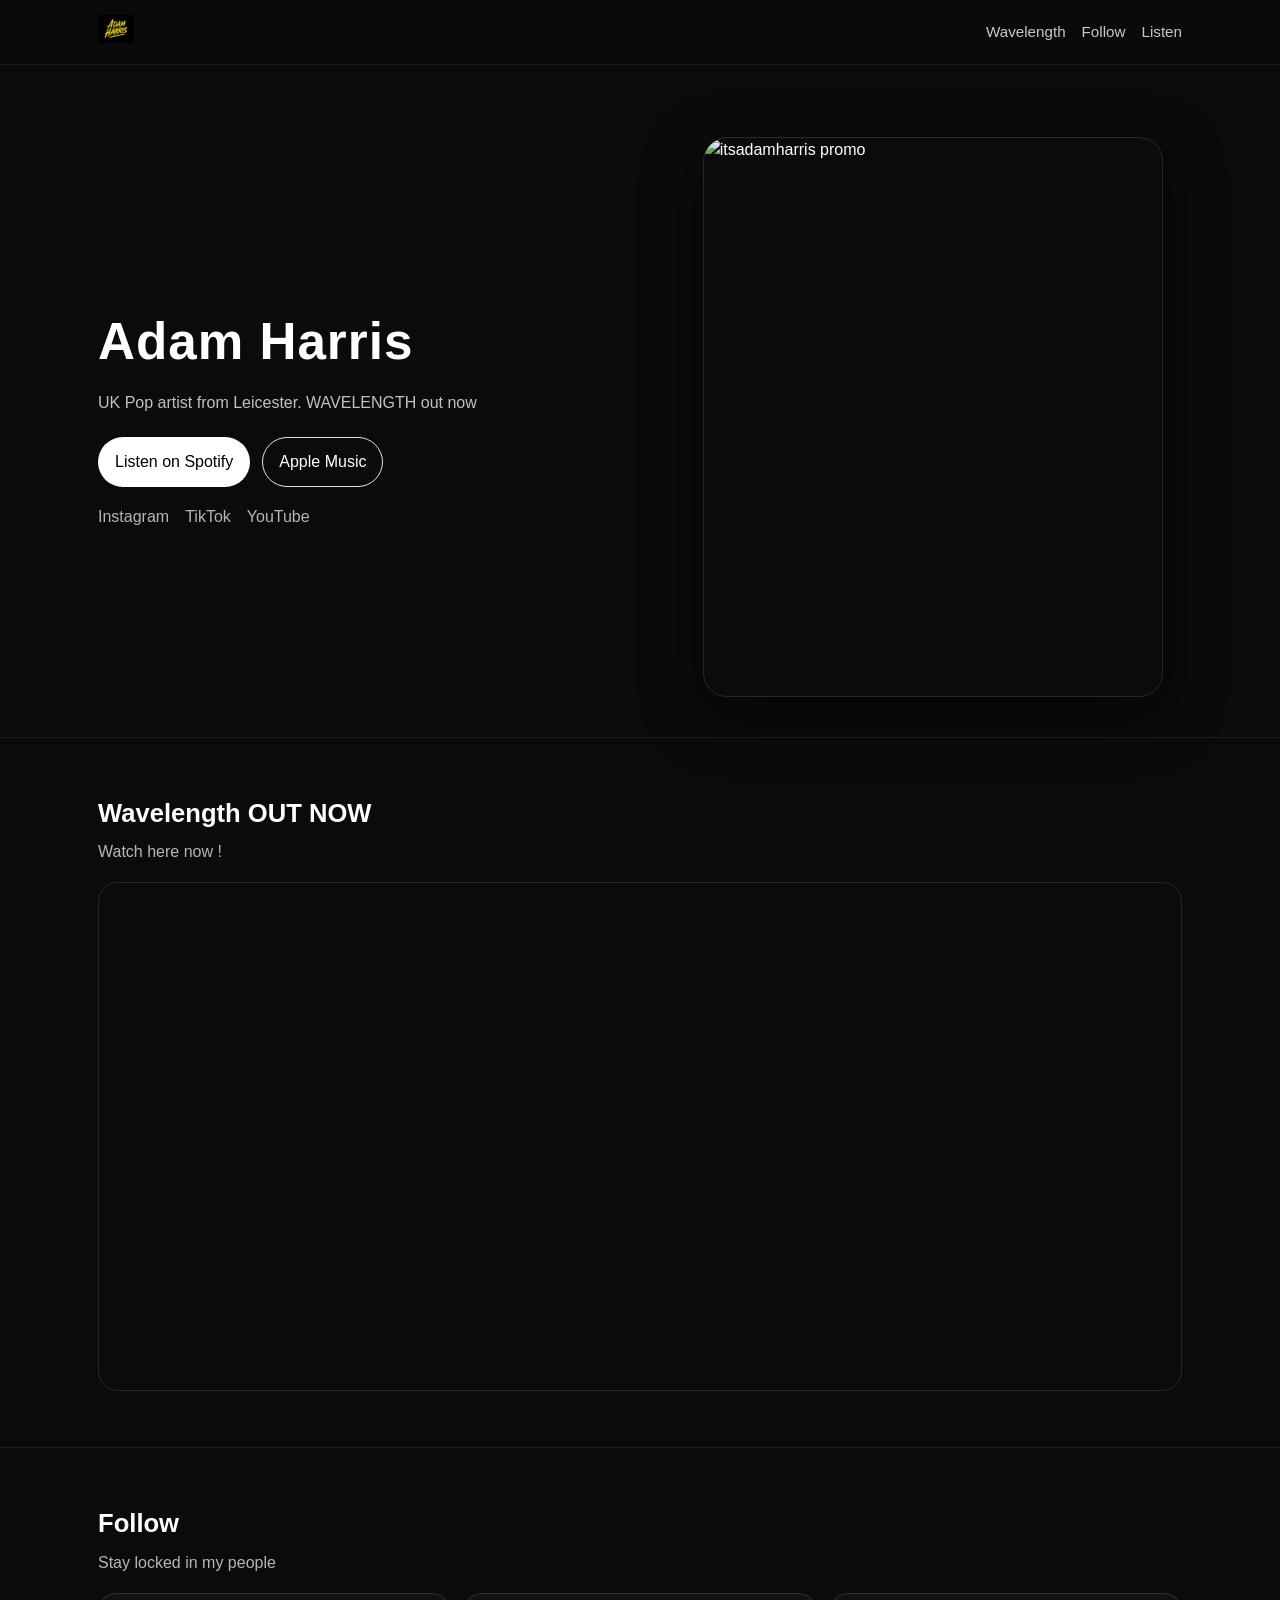
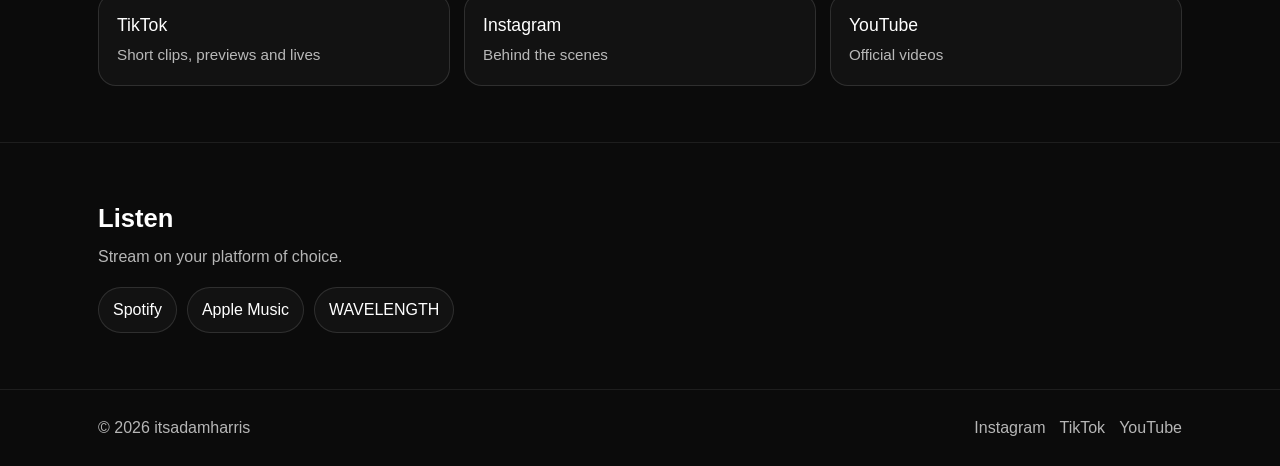
==== index.html @ 1b0dd92a "Add files via upload" ====
<!doctype html>
<html lang="en">
<head>
  <meta charset="utf-8" />
  <meta name="viewport" content="width=device-width, initial-scale=1" />
  <title> Adam Harris</title>
  <meta name="description" content="Adam Harris — Official landing page. Music, videos, socials." />
  <link rel="stylesheet" href="style.css" />
</head>

<body>
  <header class="topbar">
    <div class="container topbar-inner">
      <a class="brand" href="/">
        <img class="brand-logo" src="assets/logo/logo_main.png" alt="itsadamharris logo" />
      </a>

      <nav class="nav">
        <a href="#video">Wavelength</a>
        <a href="#follow">Follow</a>
        <a href="#listen">Listen</a>
      </nav>
    </div>
  </header>

  <main>
    <!-- HERO -->
    <section class="hero">
      <div class="container hero-grid">
        <div class="hero-copy">
          <h1 class="artist">Adam Harris</h1>
          <p class="sub">UK Pop artist from Leicester. WAVELENGTH out now</p>

          <div class="cta">
            <!-- ✅ PUT YOUR LINKS HERE -->
            <a class="btn primary" href="https://open.spotify.com/track/7Iv7xDYTmo4pIKKQ3BE5nv?si=_fCrf24KQ0WEPfuBhOlpmg" target="_blank" rel="noopener">Listen on Spotify</a>
            <a class="btn" href="https://music.apple.com/gb/artist/adam-harris/1852372303" target="_blank" rel="noopener">Apple Music</a>
          </div>

          <div class="quicklinks">
            <!-- ✅ PUT YOUR LINKS HERE -->
            <a href="https://www.instagram.com/its.adamharris" target="_blank" rel="noopener">Instagram</a>
            <a href="https://www.tiktok.com/@itsadamharris" target="_blank" rel="noopener">TikTok</a>
            <a href="https://www.youtube.com/@itsadamharris" target="_blank" rel="noopener">YouTube</a>
          </div>
        </div>

        <div class="hero-media">
          <!-- ✅ CHANGE IMAGE PATH IF YOUR HERO PIC NAME IS DIFFERENT -->
          <img class="hero-img" src="assets/photos/hero.png" alt="itsadamharris promo" />
        </div>
      </div>
    </section>

    <!-- VIDEO -->
    <section id="video" class="section">
      <div class="container">
        <div class="section-head">
          <h2>Wavelength OUT NOW</h2>
          <p>Watch here now !</p>
        </div>

        <div class="video-wrap">
          <!-- ✅ PUT YOUR YOUTUBE EMBED ID HERE -->
          <iframe
            src="https://www.youtube.com/embed/eNIDrFiqlBc"
            title="itsadamharris - Official Video"
            frameborder="0"
            loading="lazy"
            allow="accelerometer; autoplay; clipboard-write; encrypted-media; gyroscope; picture-in-picture"
            allowfullscreen>
          </iframe>
        </div>
      </div>
    </section>

    <!-- FOLLOW -->
    <section id="follow" class="section">
      <div class="container">
        <div class="section-head">
          <h2>Follow</h2>
          <p>Stay locked in my people </p>
        </div>

        <div class="cards">
          <!-- ✅ PUT YOUR LINKS HERE -->
          <a class="card" href="https://www.tiktok.com/@itsadamharris" target="_blank" rel="noopener">
            <div class="card-title">TikTok</div>
            <div class="card-sub">Short clips, previews and lives</div>
          </a>

          <a class="card" href="https://www.instagram.com/its.adamharris" target="_blank" rel="noopener">
            <div class="card-title">Instagram</div>
            <div class="card-sub">Behind the scenes</div>
          </a>

          <a class="card" href="https://www.youtube.com/@itsadamharris" target="_blank" rel="noopener">
            <div class="card-title">YouTube</div>
            <div class="card-sub">Official videos</div>
          </a>
        </div>
      </div>
    </section>

    <!-- LISTEN -->
    <section id="listen" class="section">
      <div class="container">
        <div class="section-head">
          <h2>Listen</h2>
          <p>Stream on your platform of choice.</p>
        </div>

        <div class="listen-row">
          <!-- ✅ PUT YOUR LINKS HERE -->
          <a class="pill" href="https://open.spotify.com/artist/0UfxZqpIdQ5MnFedukGl5V?si=Gog9pSkiT4qMNdcw5nuZ2g" target="_blank" rel="noopener">Spotify</a>
          <a class="pill" href="https://music.apple.com/gb/artist/adam-harris/1852372303" target="_blank" rel="noopener">Apple Music</a>
          <a class="pill" href="https://open.spotify.com/track/7Iv7xDYTmo4pIKKQ3BE5nv?si=_fCrf24KQ0WEPfuBhOlpmg" target="_blank" rel="noopener">WAVELENGTH</a>
        </div>
      </div>
    </section>
  </main>

  <footer class="footer">
    <div class="container footer-inner">
      <div>© <span id="year"></span> itsadamharris</div>
      <!-- optional: email later -->
      <div class="footer-links">
        <a href="https://www.instagram.com/its.adamharris" target="_blank" rel="noopener">Instagram</a>
        <a href="https://www.tiktok.com/@itsadamharris" target="_blank" rel="noopener">TikTok</a>
        <a href="https://www.youtube.com/@itsadamharris" target="_blank" rel="noopener">YouTube</a>
      </div>
    </div>
  </footer>

  <script>
    document.getElementById("year").textContent = new Date().getFullYear();
  </script>
</body>
</html>
---- style.css ----
* { box-sizing: border-box; margin: 0; padding: 0; }
body {
  font-family: Arial, Helvetica, sans-serif;
  background: #0b0b0b;
  color: #fff;
  line-height: 1.5;
}

a { color: inherit; }
.container { max-width: 1120px; margin: 0 auto; padding: 0 18px; }

/* Topbar */
.topbar {
  position: sticky;
  top: 0;
  z-index: 50;
  background: rgba(11,11,11,0.72);
  backdrop-filter: blur(10px);
  border-bottom: 1px solid rgba(255,255,255,0.08);
}
.topbar-inner {
  display: flex;
  align-items: center;
  justify-content: space-between;
  height: 64px;
}
.brand-logo { height: 28px; width: auto; opacity: 0.95; }
.nav { display: flex; gap: 16px; }
.nav a {
  text-decoration: none;
  color: rgba(255,255,255,0.78);
  font-size: 0.95rem;
}
.nav a:hover { color: #fff; }

/* Hero */
.hero { padding: 72px 0 40px; }
.hero-grid {
  display: grid;
  grid-template-columns: 1.05fr 0.95fr;
  gap: 34px;
  align-items: center;
}
.artist {
  font-size: 3.2rem;
  letter-spacing: 1px;
}
.sub { margin-top: 10px; color: rgba(255,255,255,0.75); max-width: 520px; }
.cta { margin-top: 22px; display: flex; gap: 12px; flex-wrap: wrap; }
.btn {
  display: inline-flex;
  align-items: center;
  justify-content: center;
  padding: 12px 16px;
  border: 1px solid rgba(255,255,255,0.88);
  border-radius: 999px;
  text-decoration: none;
  transition: 0.25s;
}
.btn:hover { background: #fff; color: #000; }
.btn.primary { background: #fff; color: #000; }
.btn.primary:hover { background: transparent; color: #fff; }

.quicklinks {
  margin-top: 18px;
  display: flex;
  gap: 16px;
  flex-wrap: wrap;
  color: rgba(255,255,255,0.70);
}
.quicklinks a { text-decoration: none; border-bottom: 1px solid transparent; }
.quicklinks a:hover { color: #fff; border-bottom: 1px solid #fff; }

.hero-img {
  width: 100%;
  max-width: 460px;
  height: 560px;
  object-fit: cover;
  border-radius: 24px;
  border: 1px solid rgba(255,255,255,0.12);
  box-shadow: 0 18px 55px rgba(0,0,0,0.55);
  display: block;
  margin: 0 auto;
}

/* Sections */
.section { padding: 56px 0; border-top: 1px solid rgba(255,255,255,0.08); }
.section-head h2 { font-size: 1.6rem; }
.section-head p { margin-top: 8px; color: rgba(255,255,255,0.7); }

.video-wrap {
  margin-top: 18px;
  border-radius: 20px;
  overflow: hidden;
  border: 1px solid rgba(255,255,255,0.12);
}
.video-wrap iframe { width: 100%; height: 500px; }

/* Cards */
.cards {
  margin-top: 18px;
  display: grid;
  grid-template-columns: repeat(3, 1fr);
  gap: 14px;
}
.card {
  text-decoration: none;
  padding: 18px;
  border-radius: 18px;
  border: 1px solid rgba(255,255,255,0.12);
  background: rgba(255,255,255,0.03);
  transition: 0.25s;
}
.card:hover { transform: translateY(-2px); border-color: rgba(255,255,255,0.25); }
.card-title { font-size: 1.1rem; }
.card-sub { margin-top: 6px; color: rgba(255,255,255,0.70); font-size: 0.95rem; }

/* Listen pills */
.listen-row { margin-top: 18px; display: flex; gap: 10px; flex-wrap: wrap; }
.pill {
  text-decoration: none;
  padding: 10px 14px;
  border-radius: 999px;
  border: 1px solid rgba(255,255,255,0.12);
  background: rgba(255,255,255,0.03);
}
.pill:hover { border-color: rgba(255,255,255,0.35); }

/* Footer */
.footer {
  border-top: 1px solid rgba(255,255,255,0.08);
  padding: 26px 0;
  color: rgba(255,255,255,0.70);
}
.footer-inner { display: flex; justify-content: space-between; gap: 14px; flex-wrap: wrap; }
.footer-links { display: flex; gap: 14px; }
.footer a { text-decoration: none; }
.footer a:hover { color: #fff; }

/* Mobile */
@media (max-width: 900px) {
  .hero-grid { grid-template-columns: 1fr; }
  .hero-img { height: 420px; max-width: 520px; }
  .video-wrap iframe { height: 320px; }
  .cards { grid-template-columns: 1fr; }
}
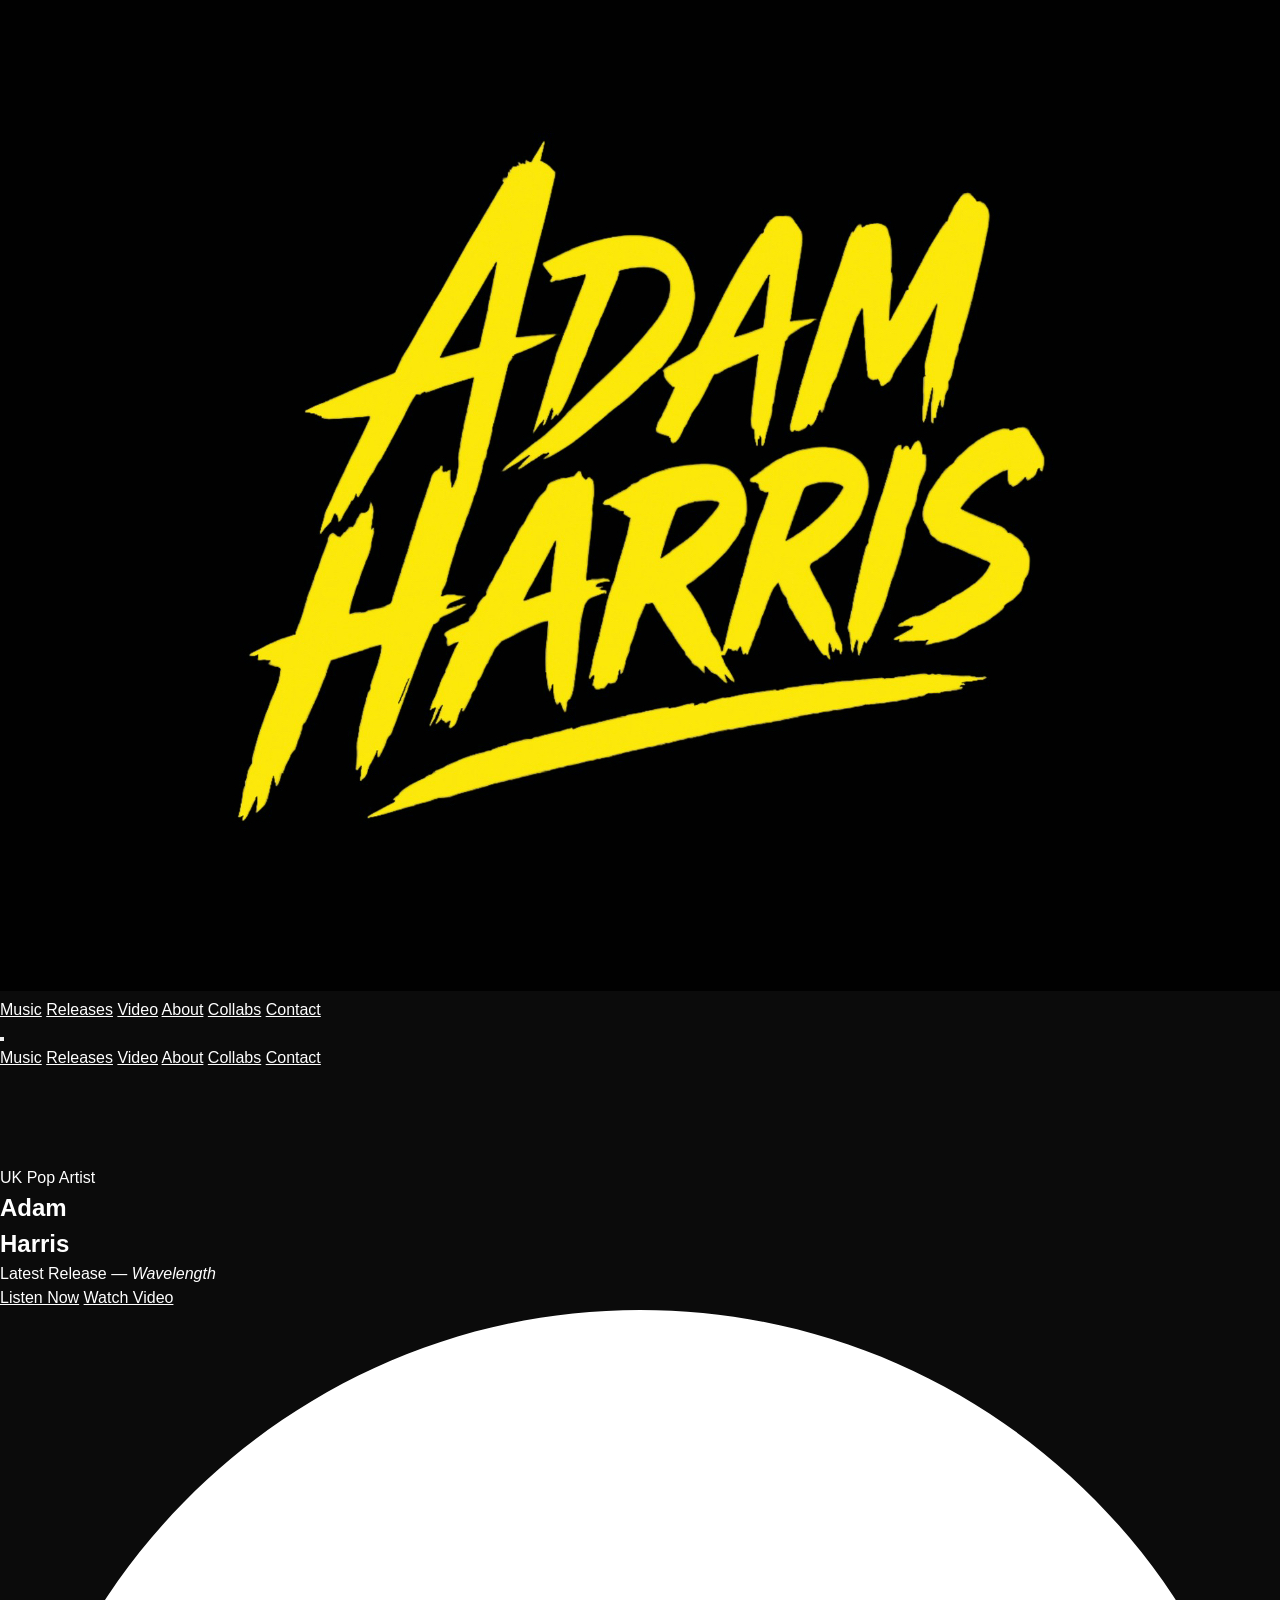
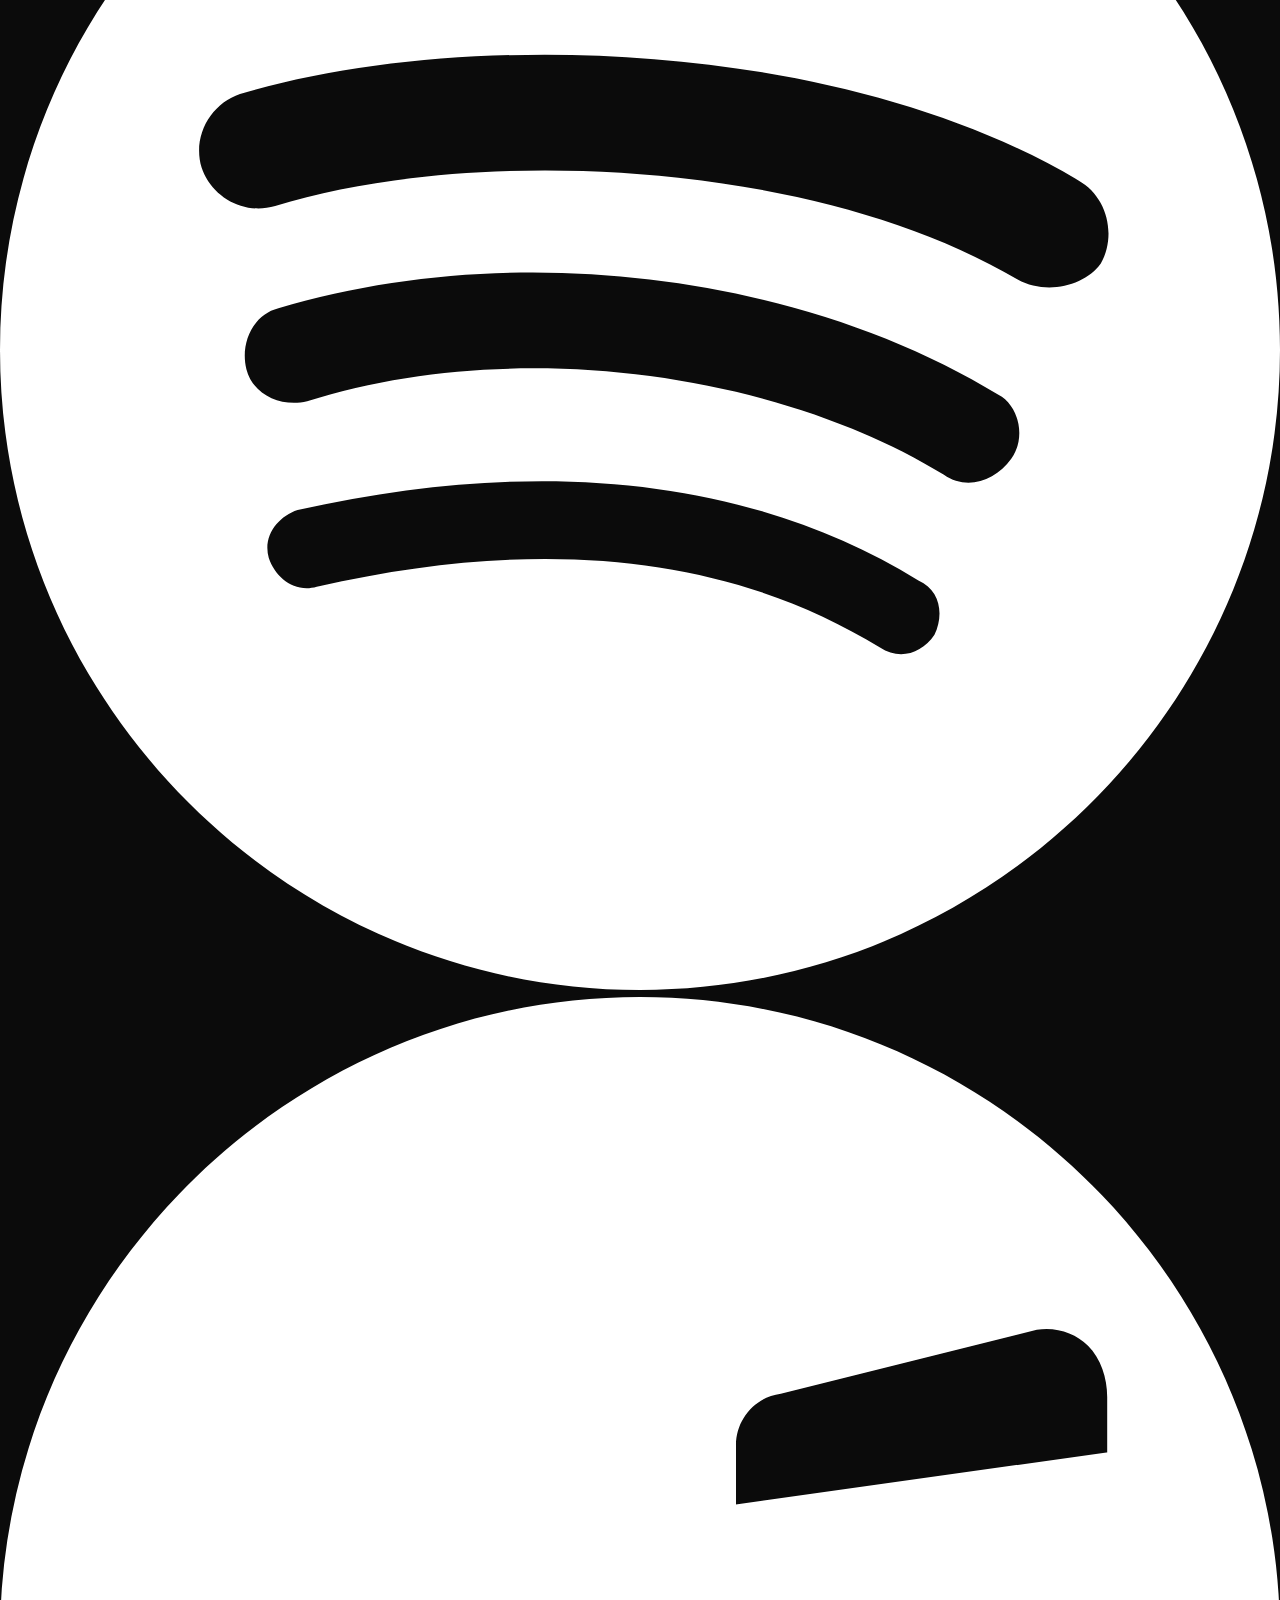
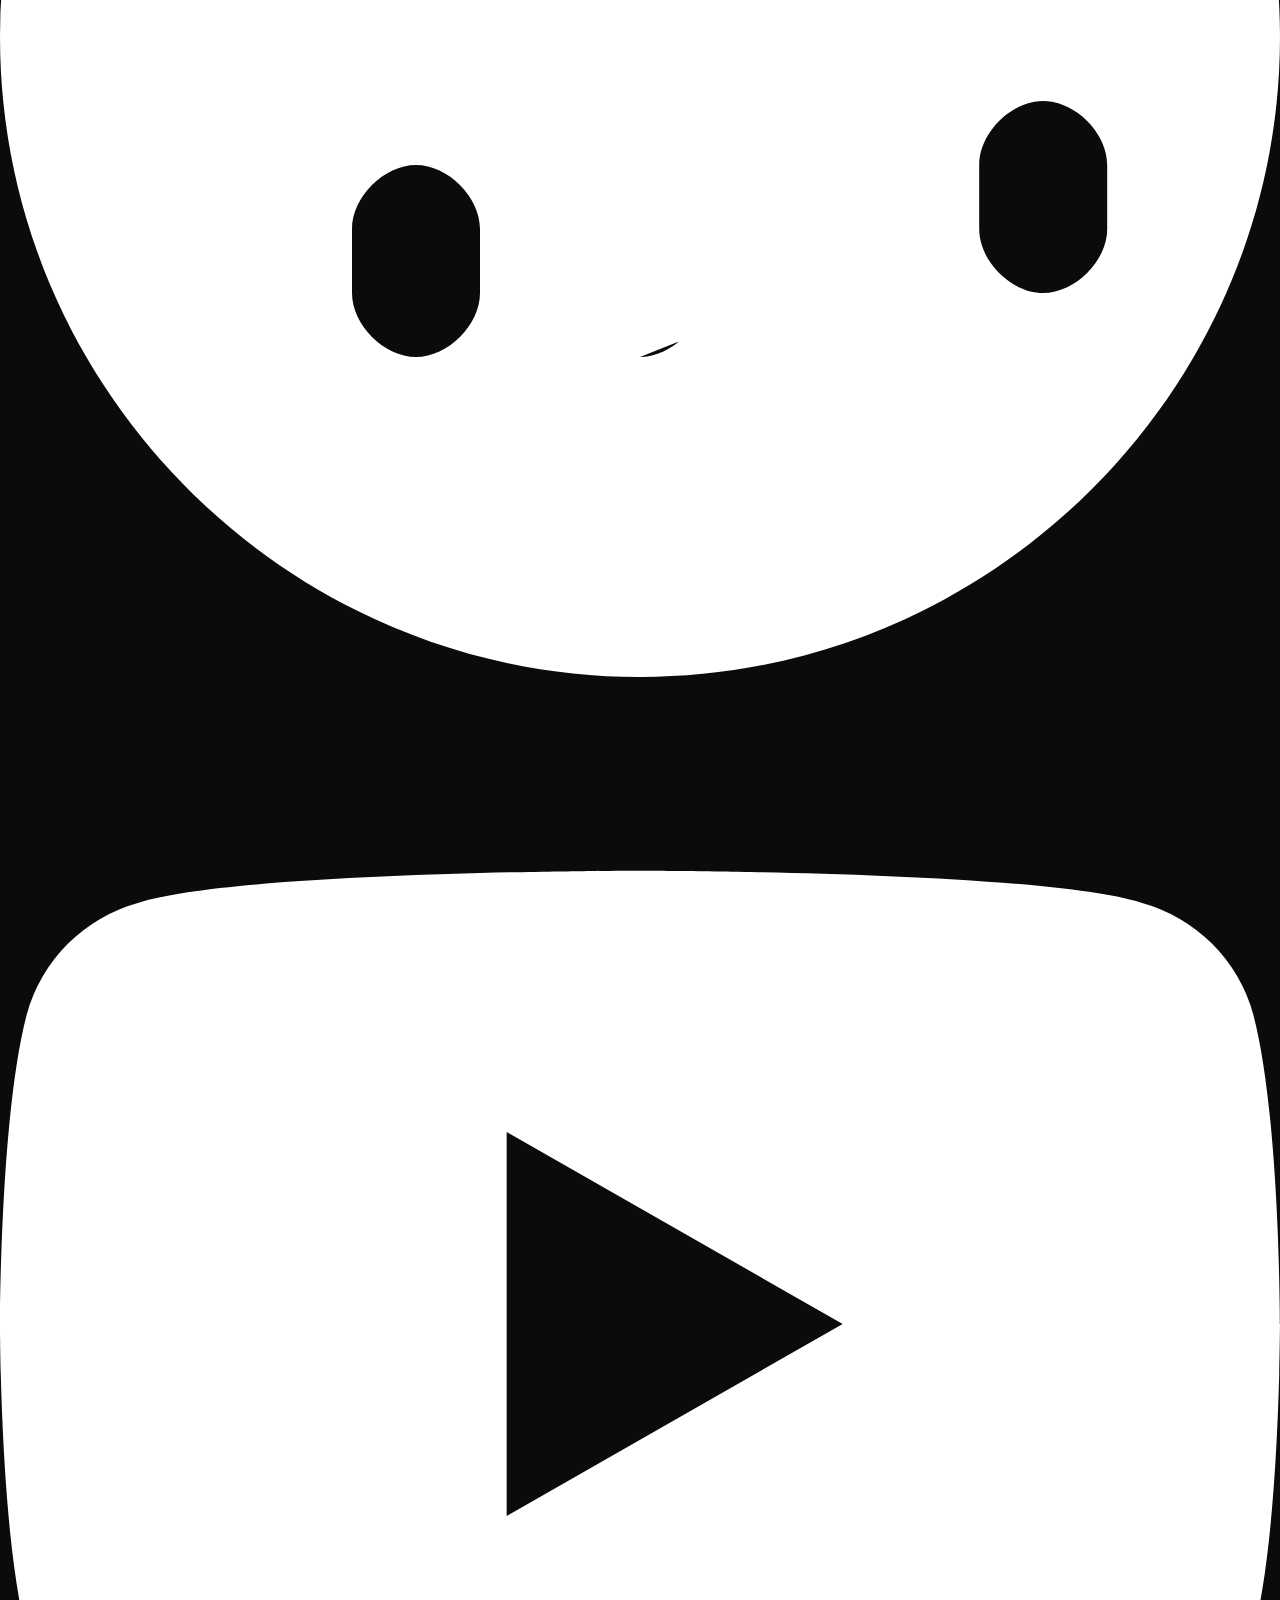
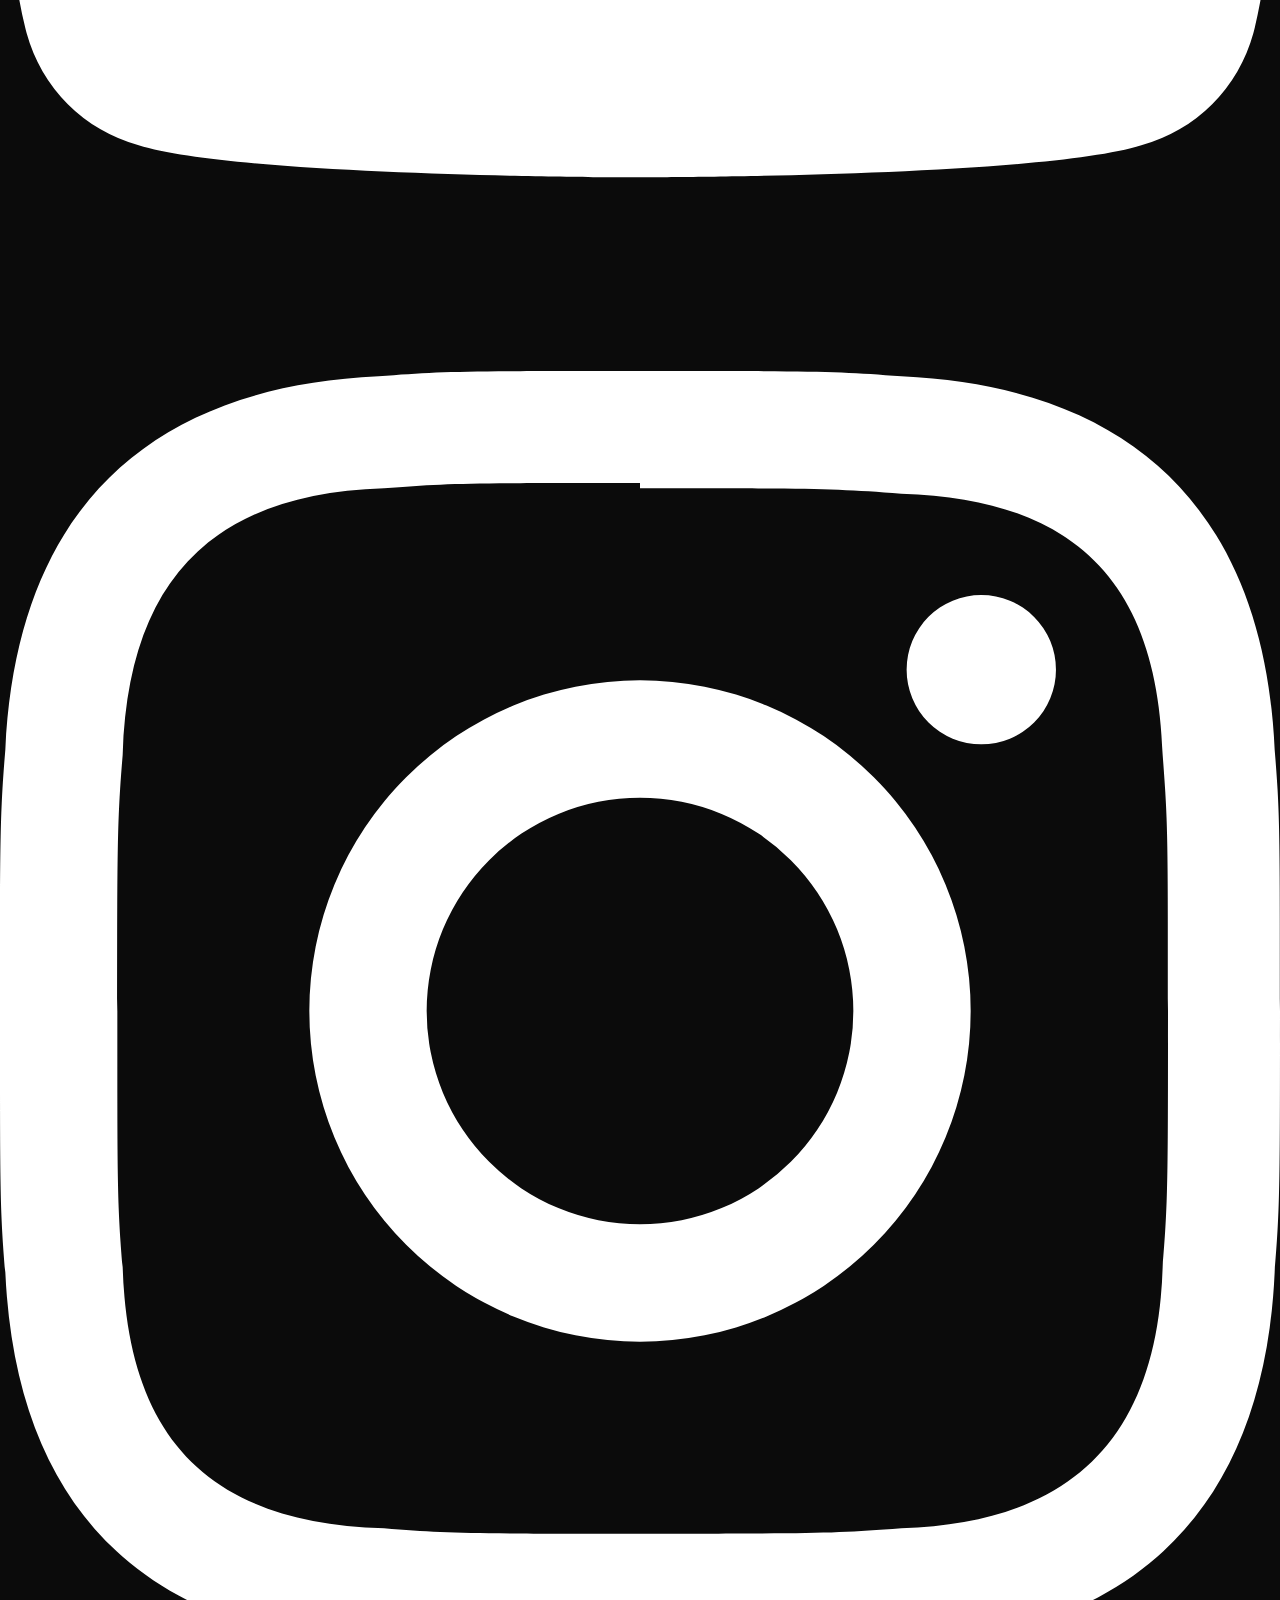
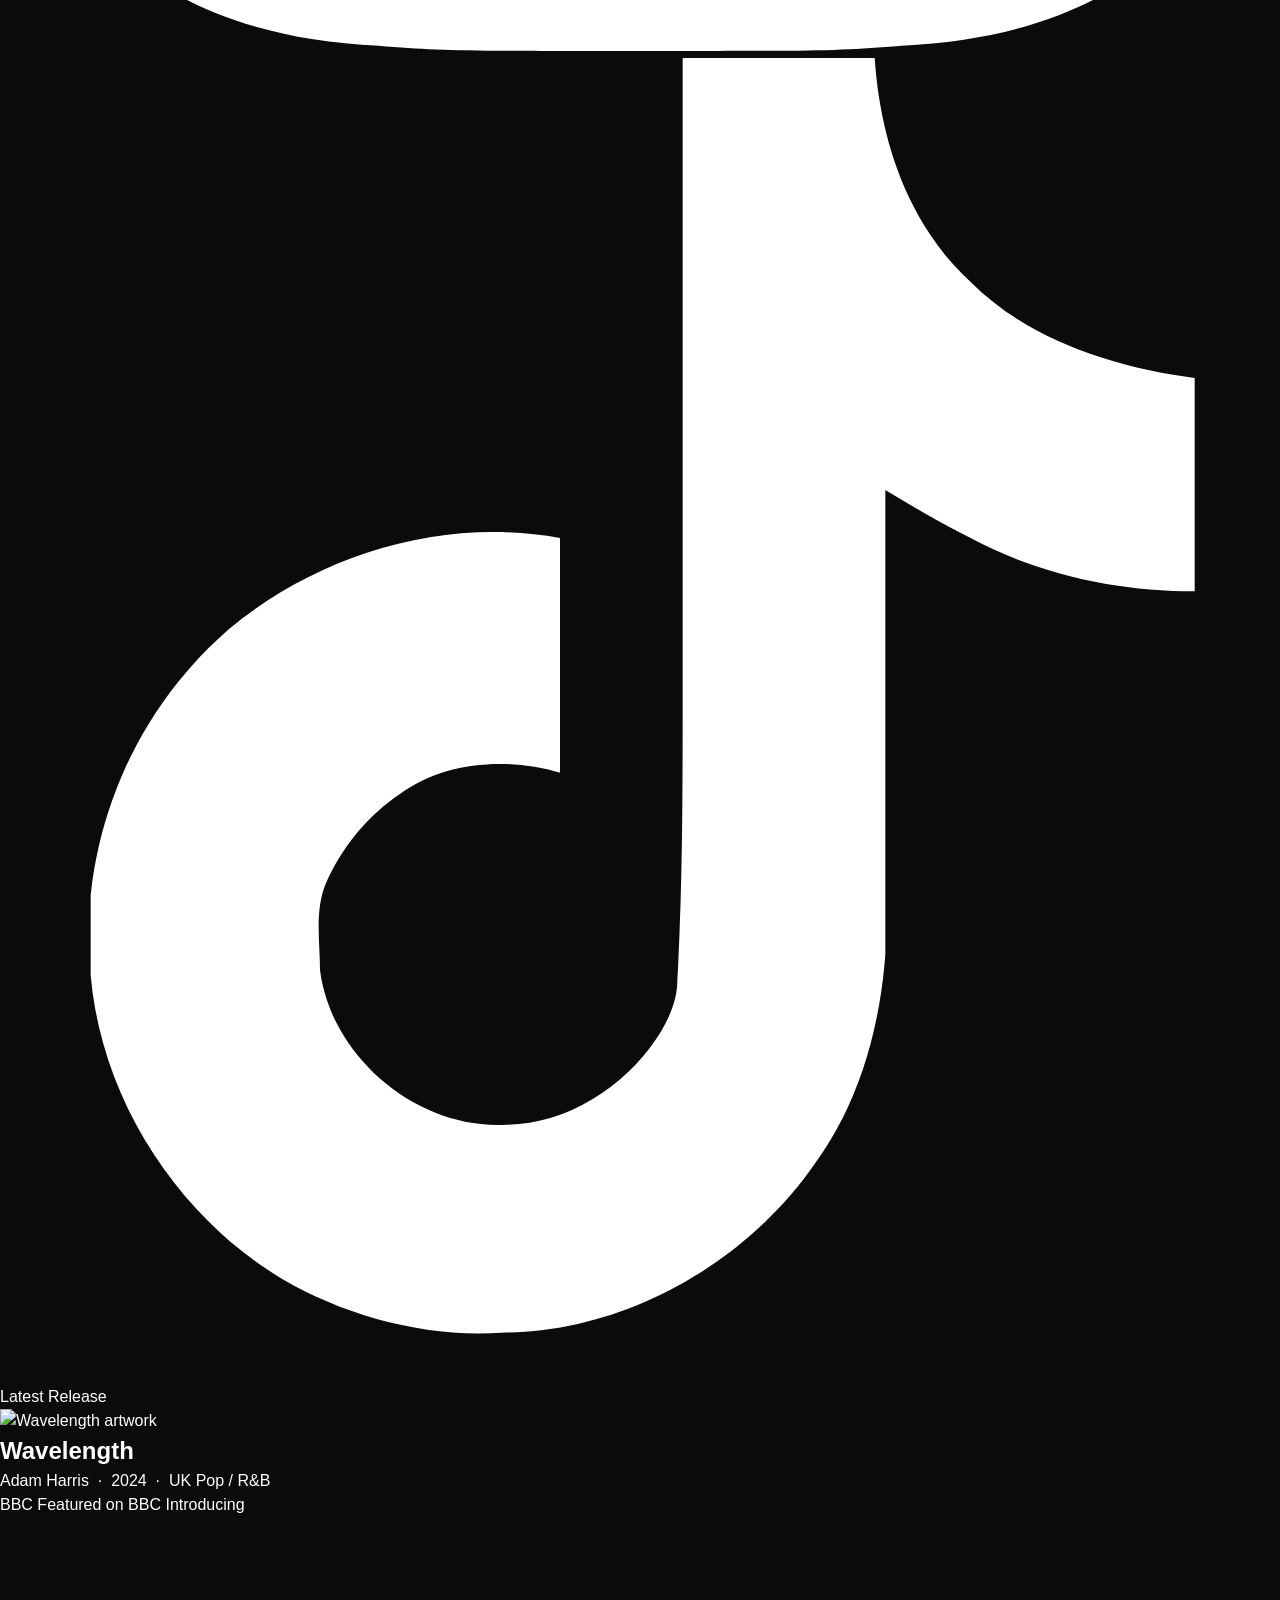
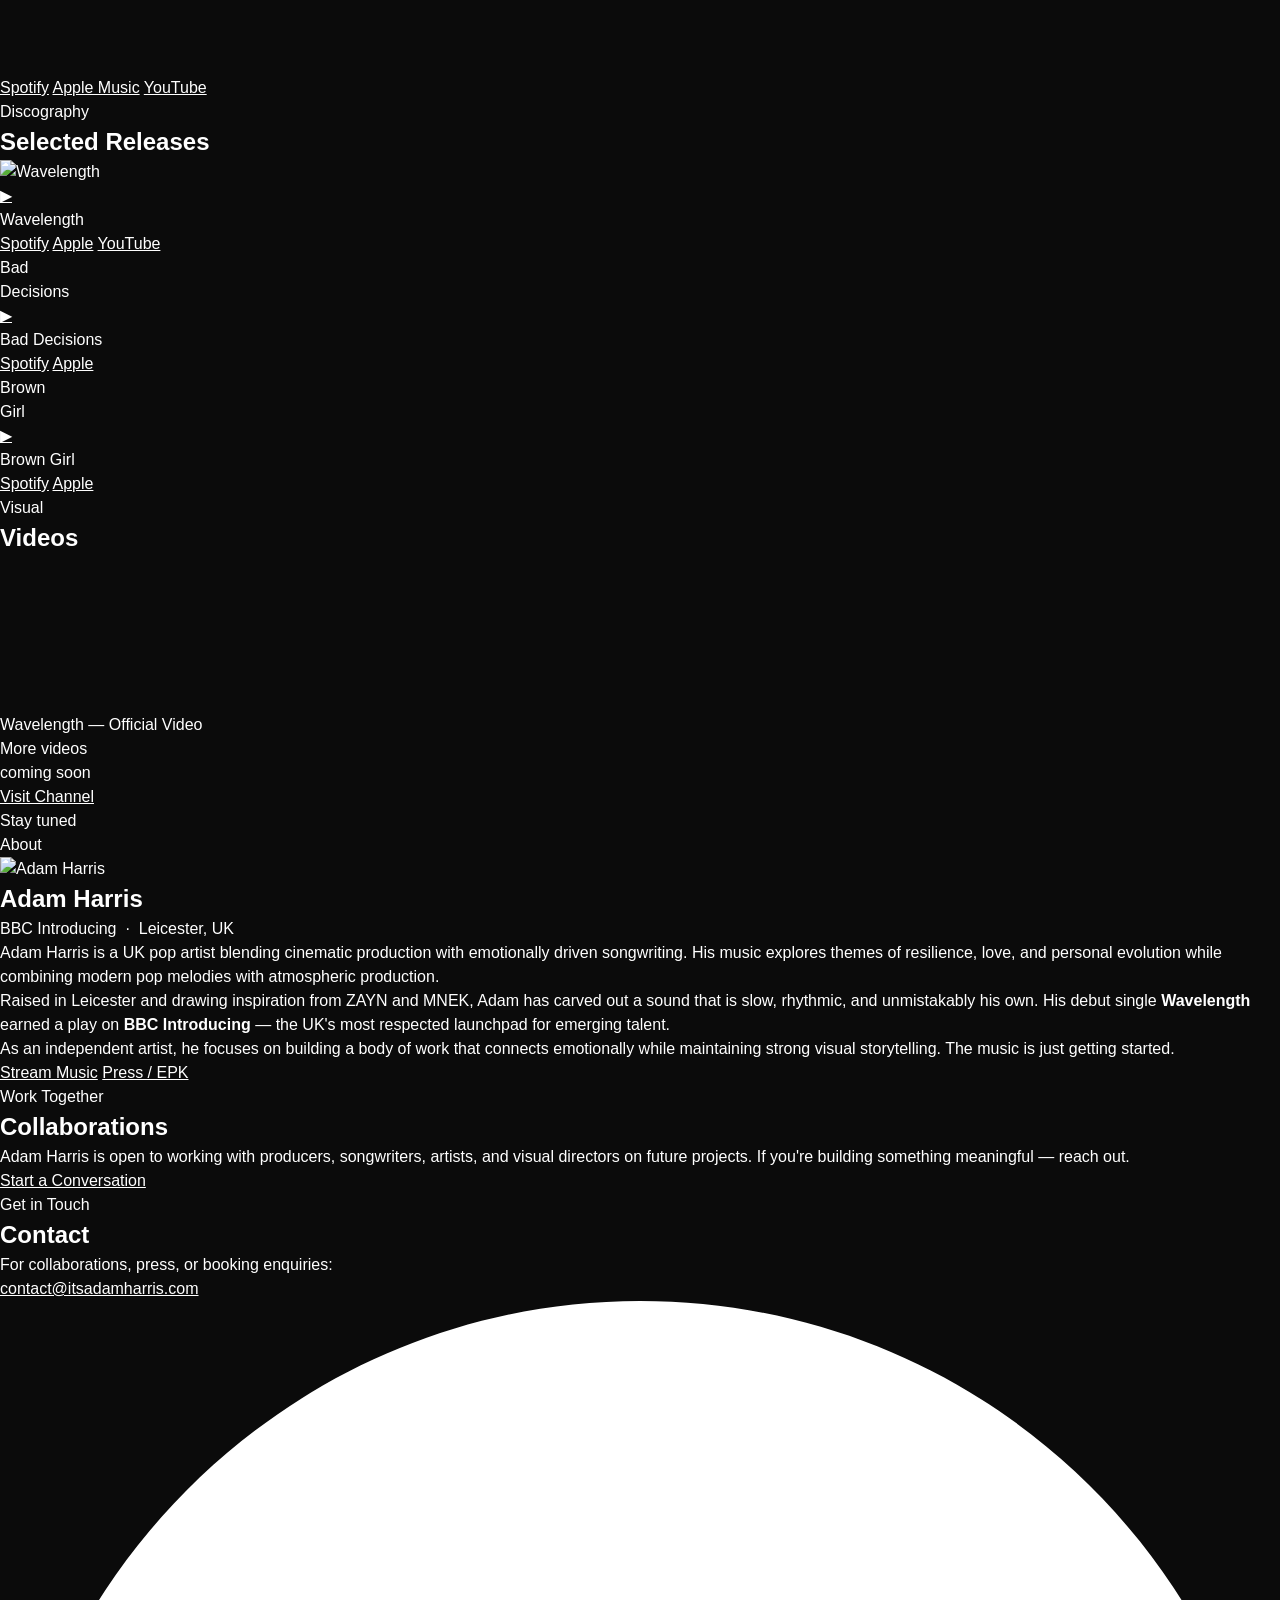
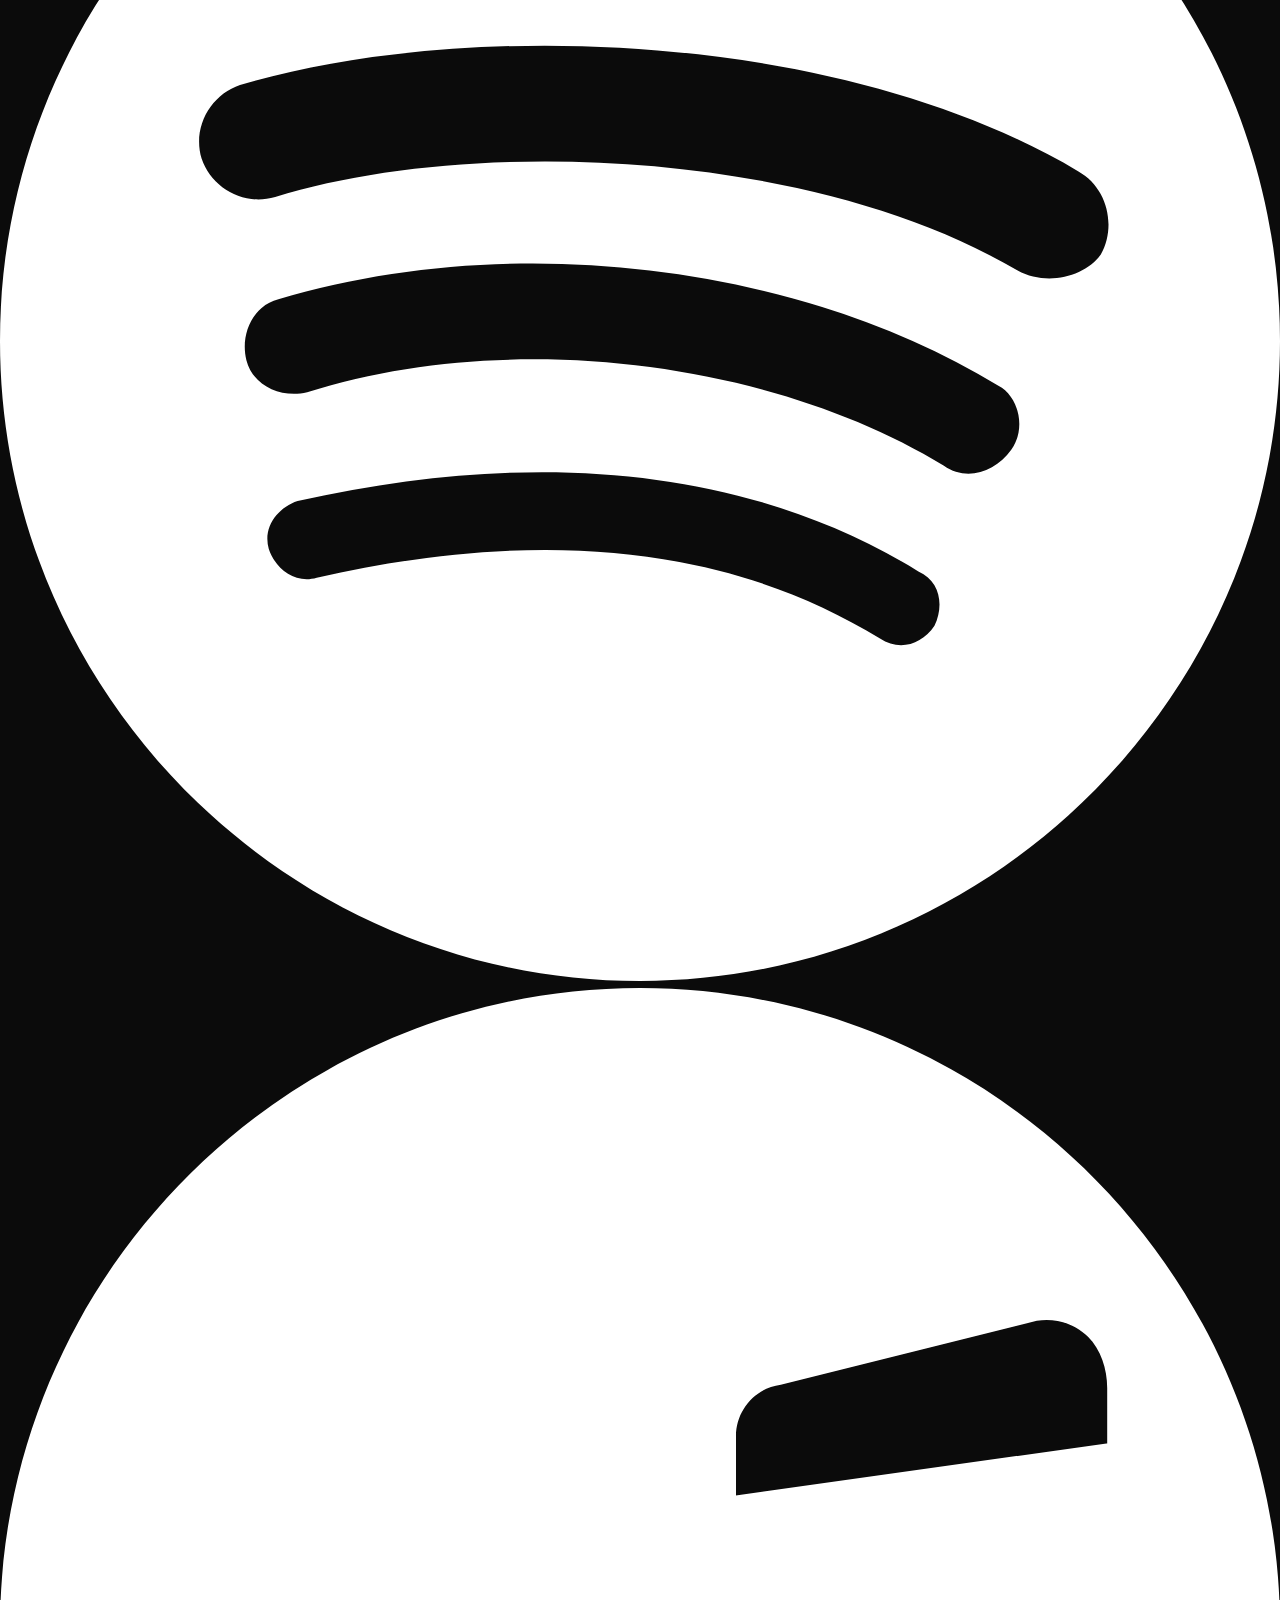
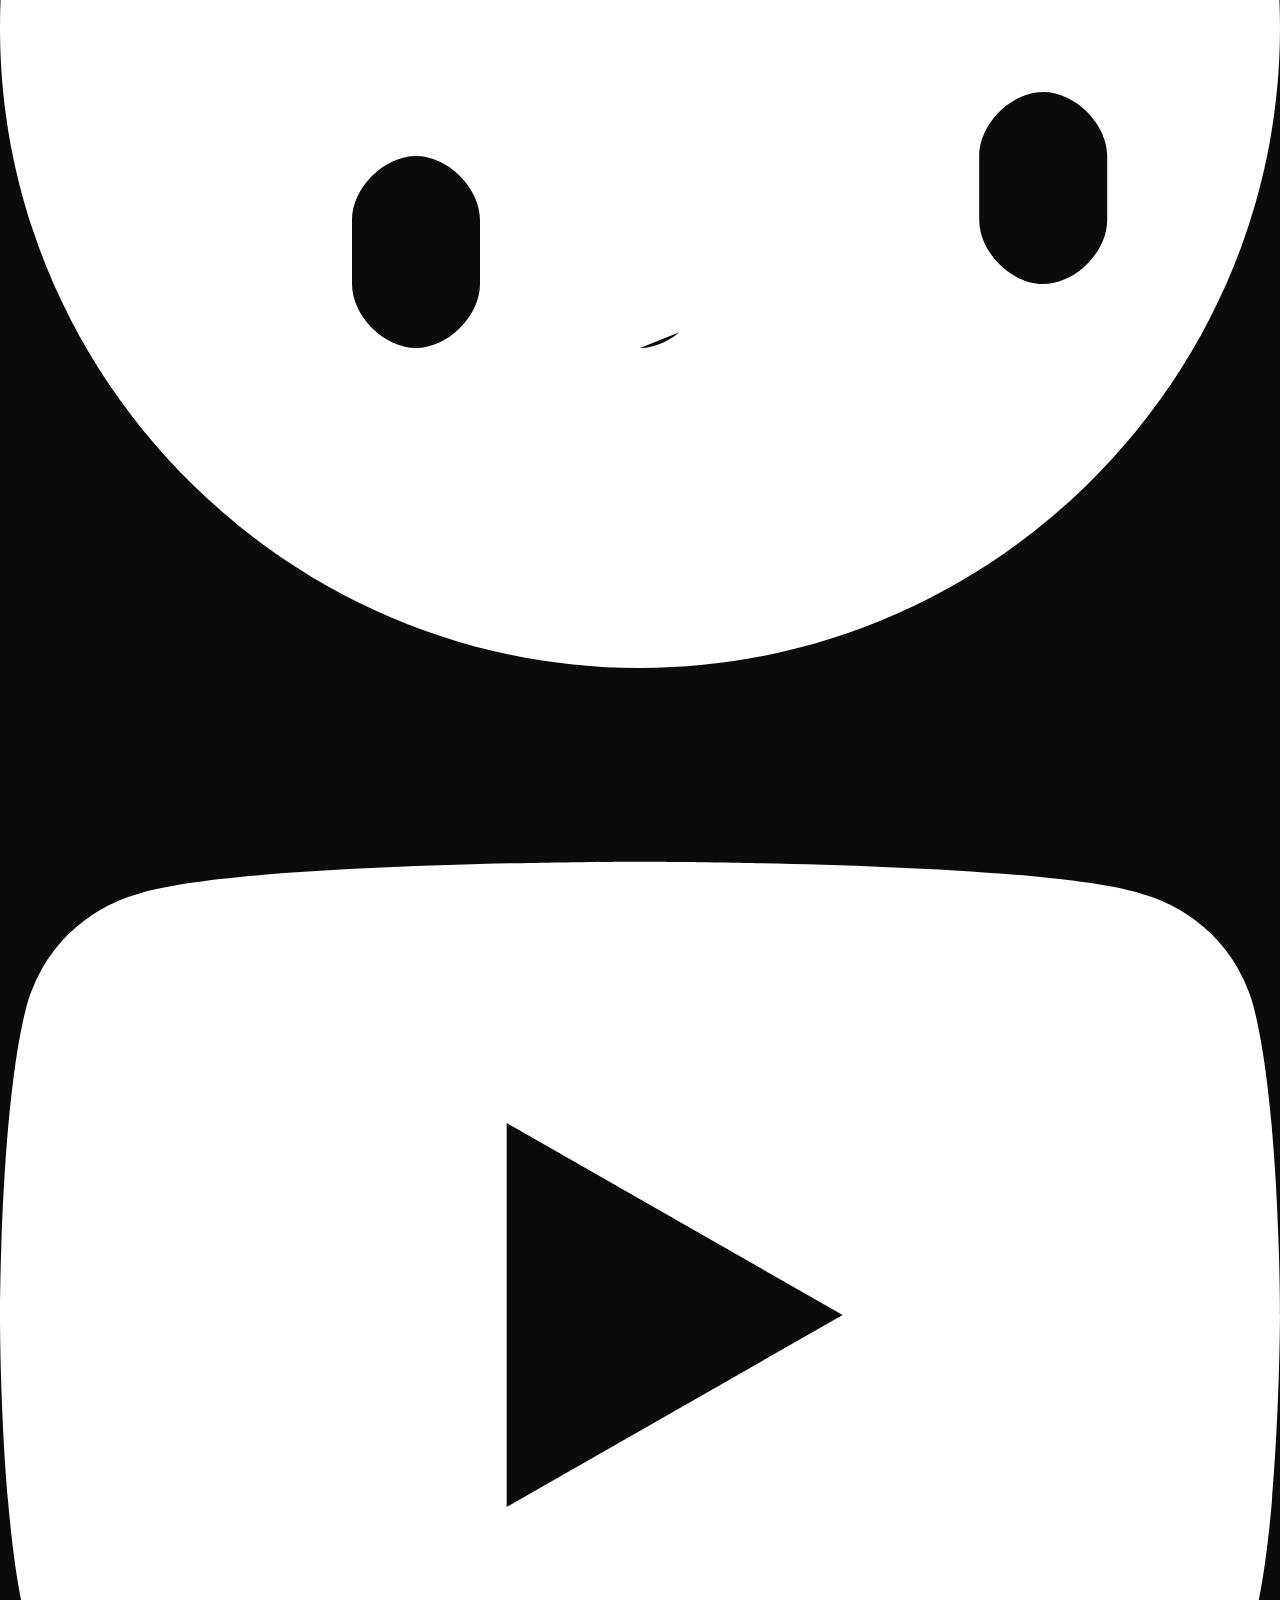
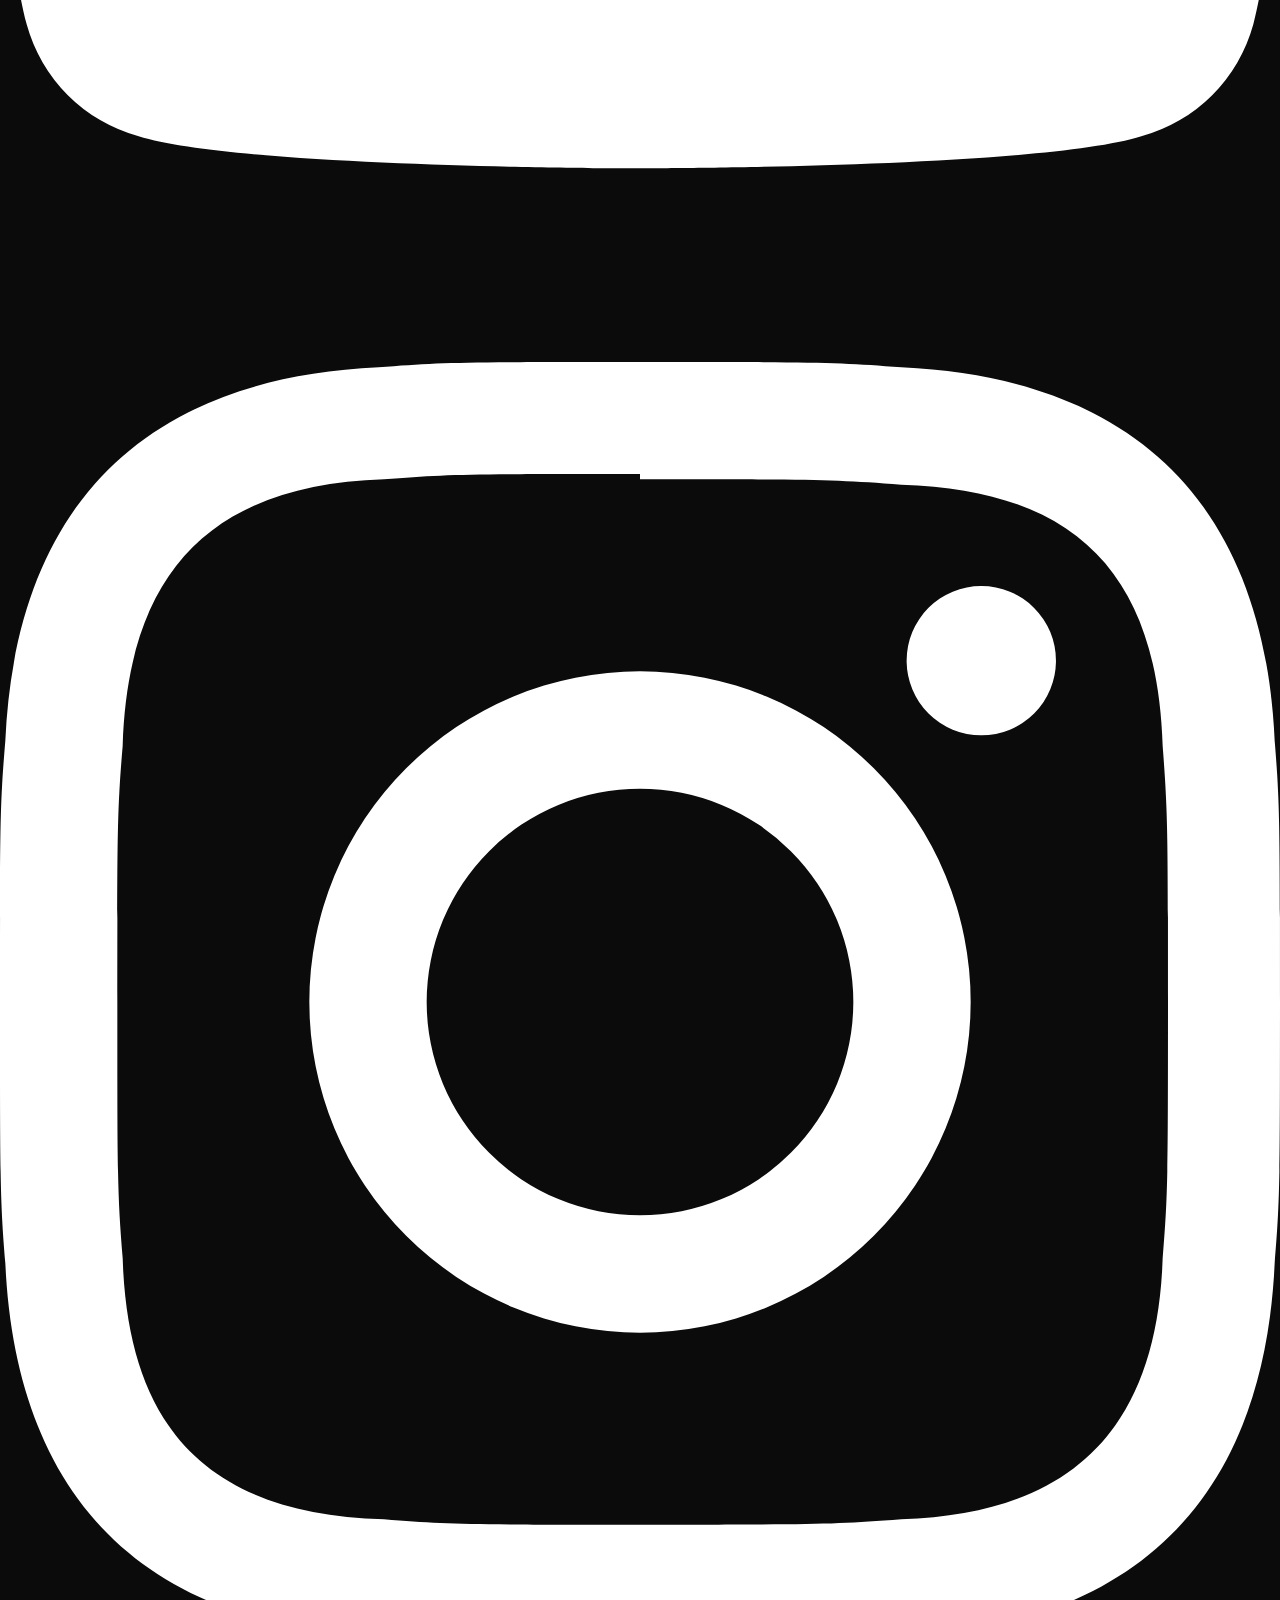
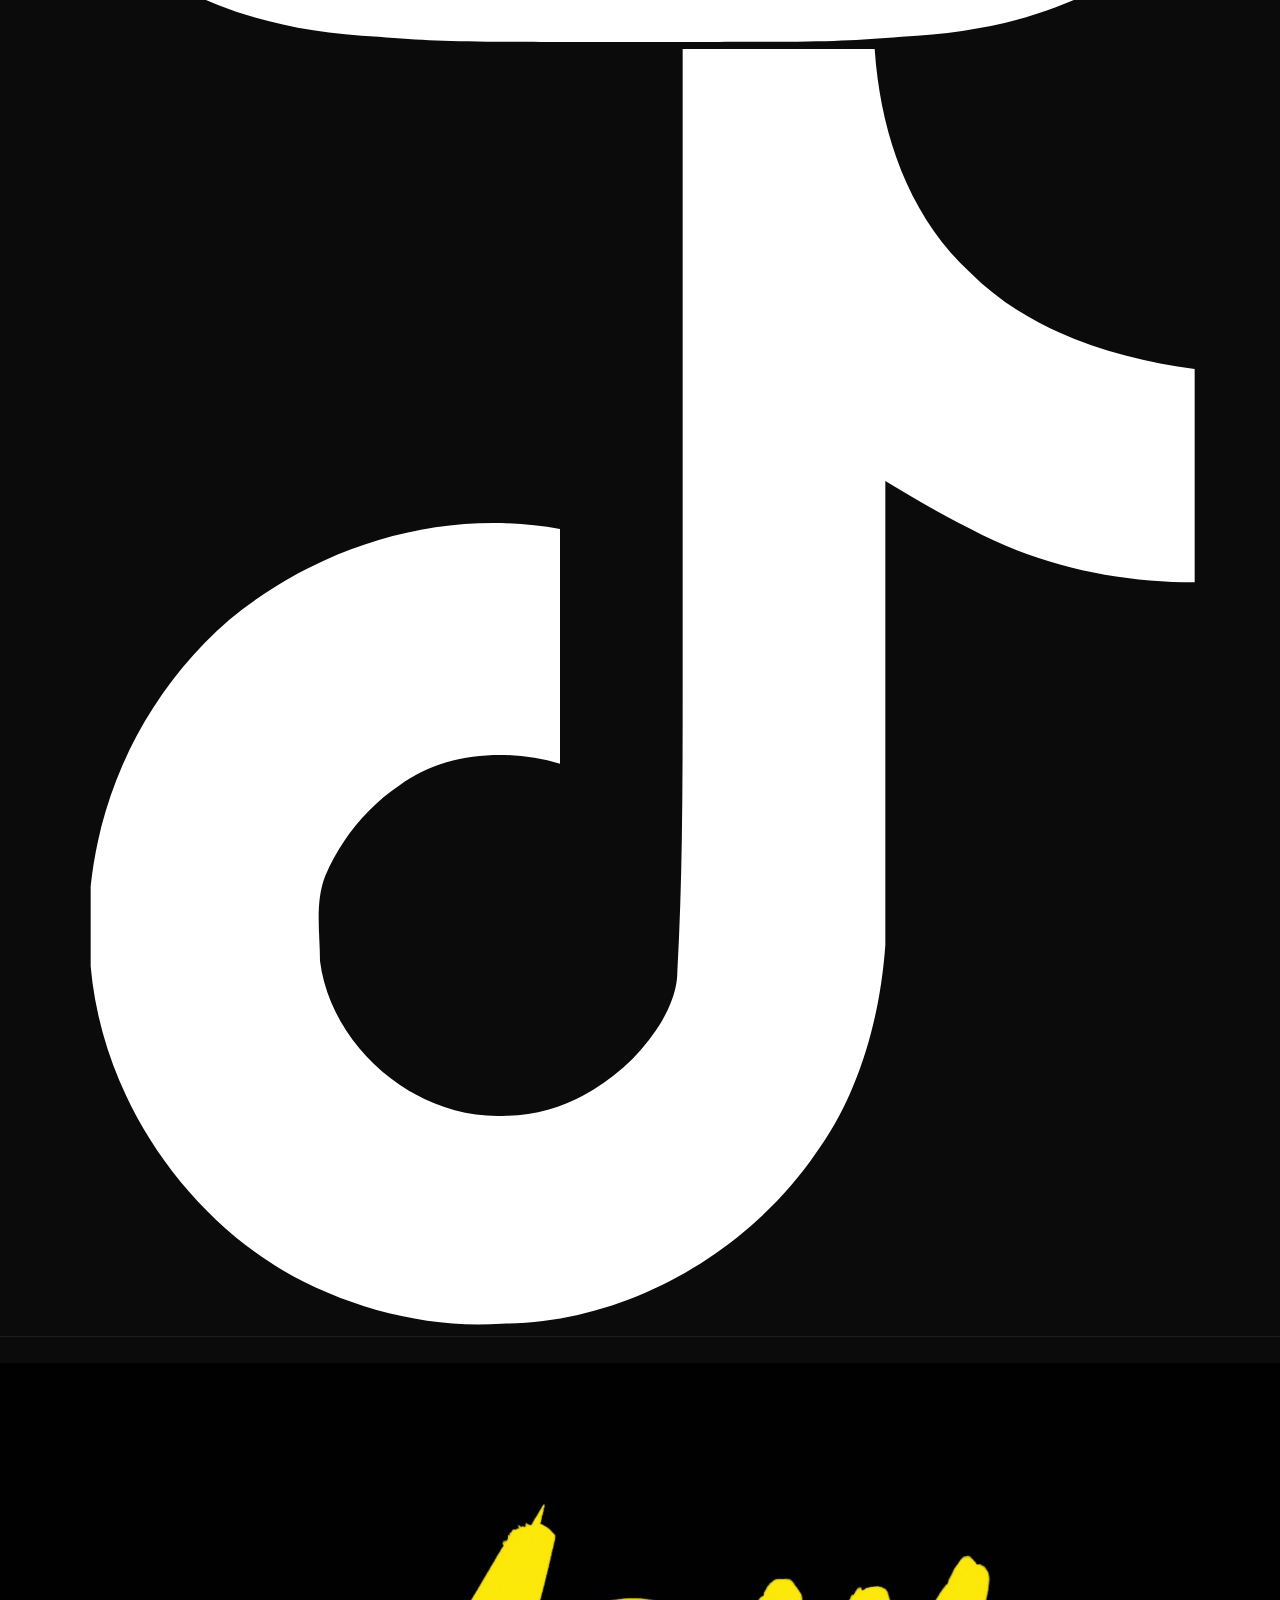
==== commit 320a49ca: "Update index.html" ====
--- a/index.html
+++ b/index.html
@@ -3,138 +3,325 @@
 <head>
   <meta charset="utf-8" />
   <meta name="viewport" content="width=device-width, initial-scale=1" />
-  <title> Adam Harris</title>
-  <meta name="description" content="Adam Harris — Official landing page. Music, videos, socials." />
+  <title>Adam Harris — UK Pop Artist</title>
+  <meta name="description" content="Adam Harris — UK Pop artist from Leicester. Stream Wavelength now. Featured on BBC Introducing." />
+  <link rel="preconnect" href="https://fonts.googleapis.com" />
+  <link rel="preconnect" href="https://fonts.gstatic.com" crossorigin />
+  <link href="https://fonts.googleapis.com/css2?family=Cormorant+Garamond:ital,wght@0,300;0,400;0,600;1,300;1,400&family=DM+Sans:opsz,wght@9..40,300;9..40,400;9..40,500&display=swap" rel="stylesheet" />
   <link rel="stylesheet" href="style.css" />
 </head>
-
 <body>
-  <header class="topbar">
-    <div class="container topbar-inner">
-      <a class="brand" href="/">
-        <img class="brand-logo" src="assets/logo/logo_main.png" alt="itsadamharris logo" />
+
+  <!-- NAV -->
+  <header class="nav-bar" id="navbar">
+    <div class="nav-inner">
+      <a href="/" class="nav-logo">
+        <img src="assets/logo/logo_main.png" alt="Adam Harris" />
       </a>
-
-      <nav class="nav">
-        <a href="#video">Wavelength</a>
-        <a href="#follow">Follow</a>
-        <a href="#listen">Listen</a>
+      <nav class="nav-links">
+        <a href="#release">Music</a>
+        <a href="#releases">Releases</a>
+        <a href="#video">Video</a>
+        <a href="#about">About</a>
+        <a href="#collab">Collabs</a>
+        <a href="#contact">Contact</a>
       </nav>
+      <button class="burger" id="burger" aria-label="Menu">
+        <span></span><span></span><span></span>
+      </button>
+    </div>
+    <div class="mobile-nav" id="mobileNav">
+      <a href="#release">Music</a>
+      <a href="#releases">Releases</a>
+      <a href="#video">Video</a>
+      <a href="#about">About</a>
+      <a href="#collab">Collabs</a>
+      <a href="#contact">Contact</a>
     </div>
   </header>
 
   <main>
-    <!-- HERO -->
-    <section class="hero">
-      <div class="container hero-grid">
-        <div class="hero-copy">
-          <h1 class="artist">Adam Harris</h1>
-          <p class="sub">UK Pop artist from Leicester. WAVELENGTH out now</p>
-
-          <div class="cta">
-            <!-- ✅ PUT YOUR LINKS HERE -->
-            <a class="btn primary" href="https://open.spotify.com/track/7Iv7xDYTmo4pIKKQ3BE5nv?si=_fCrf24KQ0WEPfuBhOlpmg" target="_blank" rel="noopener">Listen on Spotify</a>
-            <a class="btn" href="https://music.apple.com/gb/artist/adam-harris/1852372303" target="_blank" rel="noopener">Apple Music</a>
-          </div>
-
-          <div class="quicklinks">
-            <!-- ✅ PUT YOUR LINKS HERE -->
-            <a href="https://www.instagram.com/its.adamharris" target="_blank" rel="noopener">Instagram</a>
-            <a href="https://www.tiktok.com/@itsadamharris" target="_blank" rel="noopener">TikTok</a>
-            <a href="https://www.youtube.com/@itsadamharris" target="_blank" rel="noopener">YouTube</a>
-          </div>
-        </div>
-
-        <div class="hero-media">
-          <!-- ✅ CHANGE IMAGE PATH IF YOUR HERO PIC NAME IS DIFFERENT -->
-          <img class="hero-img" src="assets/photos/hero.png" alt="itsadamharris promo" />
-        </div>
-      </div>
-    </section>
-
-    <!-- VIDEO -->
-    <section id="video" class="section">
-      <div class="container">
-        <div class="section-head">
-          <h2>Wavelength OUT NOW</h2>
-          <p>Watch here now !</p>
-        </div>
-
-        <div class="video-wrap">
-          <!-- ✅ PUT YOUR YOUTUBE EMBED ID HERE -->
-          <iframe
-            src="https://www.youtube.com/embed/eNIDrFiqlBc"
-            title="itsadamharris - Official Video"
-            frameborder="0"
-            loading="lazy"
-            allow="accelerometer; autoplay; clipboard-write; encrypted-media; gyroscope; picture-in-picture"
-            allowfullscreen>
-          </iframe>
-        </div>
-      </div>
-    </section>
-
-    <!-- FOLLOW -->
-    <section id="follow" class="section">
-      <div class="container">
-        <div class="section-head">
-          <h2>Follow</h2>
-          <p>Stay locked in my people </p>
-        </div>
-
-        <div class="cards">
-          <!-- ✅ PUT YOUR LINKS HERE -->
-          <a class="card" href="https://www.tiktok.com/@itsadamharris" target="_blank" rel="noopener">
-            <div class="card-title">TikTok</div>
-            <div class="card-sub">Short clips, previews and lives</div>
-          </a>
-
-          <a class="card" href="https://www.instagram.com/its.adamharris" target="_blank" rel="noopener">
-            <div class="card-title">Instagram</div>
-            <div class="card-sub">Behind the scenes</div>
-          </a>
-
-          <a class="card" href="https://www.youtube.com/@itsadamharris" target="_blank" rel="noopener">
-            <div class="card-title">YouTube</div>
-            <div class="card-sub">Official videos</div>
-          </a>
-        </div>
-      </div>
-    </section>
-
-    <!-- LISTEN -->
-    <section id="listen" class="section">
-      <div class="container">
-        <div class="section-head">
-          <h2>Listen</h2>
-          <p>Stream on your platform of choice.</p>
-        </div>
-
-        <div class="listen-row">
-          <!-- ✅ PUT YOUR LINKS HERE -->
-          <a class="pill" href="https://open.spotify.com/artist/0UfxZqpIdQ5MnFedukGl5V?si=Gog9pSkiT4qMNdcw5nuZ2g" target="_blank" rel="noopener">Spotify</a>
-          <a class="pill" href="https://music.apple.com/gb/artist/adam-harris/1852372303" target="_blank" rel="noopener">Apple Music</a>
-          <a class="pill" href="https://open.spotify.com/track/7Iv7xDYTmo4pIKKQ3BE5nv?si=_fCrf24KQ0WEPfuBhOlpmg" target="_blank" rel="noopener">WAVELENGTH</a>
-        </div>
-      </div>
-    </section>
+
+    <!-- 1. HERO -->
+    <section class="hero" id="hero">
+      <div class="hero-bg">
+        <img src="assets/photos/hero.png" alt="" class="hero-bg-img" aria-hidden="true" />
+        <div class="hero-overlay"></div>
+        <div class="hero-grain"></div>
+      </div>
+      <div class="hero-content reveal">
+        <p class="hero-eyebrow">UK Pop Artist</p>
+        <h1 class="hero-name">Adam<br>Harris</h1>
+        <p class="hero-release">Latest Release — <em>Wavelength</em></p>
+        <div class="hero-btns">
+          <a href="https://open.spotify.com/track/7Iv7xDYTmo4pIKKQ3BE5nv?si=_fCrf24KQ0WEPfuBhOlpmg" target="_blank" rel="noopener" class="btn-solid">Listen Now</a>
+          <a href="#video" class="btn-ghost">Watch Video</a>
+        </div>
+        <div class="hero-socials">
+          <a href="https://open.spotify.com/artist/0UfxZqpIdQ5MnFedukGl5V?si=Gog9pSkiT4qMNdcw5nuZ2g" target="_blank" rel="noopener" aria-label="Spotify" class="sicon">
+            <svg viewBox="0 0 24 24" fill="currentColor"><path d="M12 0C5.4 0 0 5.4 0 12s5.4 12 12 12 12-5.4 12-12S18.66 0 12 0zm5.521 17.34c-.24.359-.66.48-1.021.24-2.82-1.74-6.36-2.101-10.561-1.141-.418.122-.779-.179-.899-.539-.12-.421.18-.78.54-.9 4.56-1.021 8.52-.6 11.64 1.32.42.18.479.659.301 1.02zm1.44-3.3c-.301.42-.841.6-1.262.3-3.239-1.98-8.159-2.58-11.939-1.38-.479.12-1.02-.12-1.14-.6-.12-.48.12-1.021.6-1.141C9.6 9.9 15 10.561 18.72 12.84c.361.181.54.78.241 1.2zm.12-3.36C15.24 8.4 8.82 8.16 5.16 9.301c-.6.179-1.2-.181-1.38-.721-.18-.601.18-1.2.72-1.381 4.26-1.26 11.28-1.02 15.721 1.621.539.3.719 1.02.419 1.56-.299.421-1.02.599-1.559.3z"/></svg>
+          </a>
+          <a href="https://music.apple.com/gb/artist/adam-harris/1852372303" target="_blank" rel="noopener" aria-label="Apple Music" class="sicon">
+            <svg viewBox="0 0 24 24" fill="currentColor"><path d="M12 0C5.4 0 0 5.4 0 12s5.4 12 12 12 12-5.4 12-12S18.6 0 12 0zm3 16.8c-.6 0-1.2-.6-1.2-1.2V9.6l-4.8 1.2v6c0 .6-.6 1.2-1.2 1.2S6.6 17.4 6.6 16.8v-1.2c0-.6.6-1.2 1.2-1.2s1.2.6 1.2 1.2v.12l4.8-1.2V8.4c0-.48.36-.9.84-.96l4.8-1.2c.36-.06.72.06.96.3.24.24.36.6.36.96v8.1c0 .6-.6 1.2-1.2 1.2s-1.2-.6-1.2-1.2v-1.2c0-.6.6-1.2 1.2-1.2s1.2.6 1.2 1.2v.12l.12-.03V8.52L13.2 9.6v7.2c0 .6-.6 1.2-1.2 1.2z"/></svg>
+          </a>
+          <a href="https://www.youtube.com/@itsadamharris" target="_blank" rel="noopener" aria-label="YouTube" class="sicon">
+            <svg viewBox="0 0 24 24" fill="currentColor"><path d="M23.5 6.2a3 3 0 00-2.1-2.1C19.5 3.5 12 3.5 12 3.5s-7.5 0-9.4.6a3 3 0 00-2.1 2.1C0 8.1 0 12 0 12s0 3.9.5 5.8a3 3 0 002.1 2.1c1.9.6 9.4.6 9.4.6s7.5 0 9.4-.6a3 3 0 002.1-2.1C24 15.9 24 12 24 12s0-3.9-.5-5.8zM9.5 15.6V8.4l6.3 3.6-6.3 3.6z"/></svg>
+          </a>
+          <a href="https://www.instagram.com/its.adamharris" target="_blank" rel="noopener" aria-label="Instagram" class="sicon">
+            <svg viewBox="0 0 24 24" fill="currentColor"><path d="M12 2.2c3.2 0 3.6 0 4.9.1 3.3.1 4.8 1.7 4.9 4.9.1 1.3.1 1.6.1 4.8 0 3.2 0 3.6-.1 4.8-.1 3.2-1.7 4.8-4.9 4.9-1.3.1-1.6.1-4.9.1-3.2 0-3.6 0-4.8-.1-3.3-.1-4.8-1.7-4.9-4.9C2.2 15.6 2.2 15.2 2.2 12c0-3.2 0-3.6.1-4.8C2.4 3.9 4 2.3 7.2 2.2c1.2-.1 1.6-.1 4.8-.1zM12 0C8.7 0 8.3 0 7.1.1 2.7.3.3 2.7.1 7.1 0 8.3 0 8.7 0 12s0 3.7.1 4.9c.2 4.4 2.6 6.8 7 7C8.3 24 8.7 24 12 24s3.7 0 4.9-.1c4.4-.2 6.8-2.6 7-7 .1-1.2.1-1.6.1-4.9s0-3.7-.1-4.9C23.7 2.7 21.3.3 16.9.1 15.7 0 15.3 0 12 0zm0 5.8a6.2 6.2 0 100 12.4A6.2 6.2 0 0012 5.8zM12 16a4 4 0 110-8 4 4 0 010 8zm6.4-11.8a1.4 1.4 0 100 2.8 1.4 1.4 0 000-2.8z"/></svg>
+          </a>
+          <a href="https://www.tiktok.com/@itsadamharris" target="_blank" rel="noopener" aria-label="TikTok" class="sicon">
+            <svg viewBox="0 0 24 24" fill="currentColor"><path d="M12.5 0h3.9c.1 1.5.6 3.1 1.8 4.2 1.1 1.1 2.7 1.6 4.2 1.8v4c-1.4 0-2.9-.3-4.2-1-.6-.3-1.1-.6-1.6-.9v8.7c-.1 1.4-.5 2.8-1.3 3.9-1.3 1.9-3.6 3.2-5.9 3.2-1.4.1-2.9-.3-4.1-1C3.3 21.7 1.9 19.5 1.7 17.2c0-.5 0-1 0-1.5.2-1.9 1.1-3.7 2.6-5 1.7-1.4 4-2.1 6.2-1.7v4.4c-1-.3-2.2-.2-3 .4-.6.4-1.1 1-1.4 1.7-.2.5-.1 1.1-.1 1.6.2 1.6 1.8 3 3.5 2.9 1.1 0 2.2-.7 2.8-1.6.2-.3.4-.7.4-1.1.1-1.8.1-3.6.1-5.4V0z"/></svg>
+          </a>
+        </div>
+      </div>
+      <div class="scroll-hint"><span></span></div>
+    </section>
+
+    <!-- 2. LATEST RELEASE -->
+    <section class="release" id="release">
+      <div class="sc reveal">
+        <p class="eyebrow">Latest Release</p>
+        <div class="release-grid">
+          <div class="release-art">
+            <img src="assets/photos/hero.png" alt="Wavelength artwork" />
+          </div>
+          <div class="release-info">
+            <h2 class="release-title">Wavelength</h2>
+            <p class="release-meta">Adam Harris &nbsp;·&nbsp; 2024 &nbsp;·&nbsp; UK Pop / R&B</p>
+            <div class="bbc-badge">
+              <span class="bbc-box">BBC</span>
+              <span class="bbc-text">Featured on BBC Introducing</span>
+            </div>
+            <div class="spotify-embed">
+              <iframe
+                src="https://open.spotify.com/embed/track/7Iv7xDYTmo4pIKKQ3BE5nv?utm_source=generator&theme=0"
+                width="100%" height="152" frameborder="0" allowfullscreen
+                allow="autoplay; clipboard-write; encrypted-media; fullscreen; picture-in-picture"
+                loading="lazy">
+              </iframe>
+            </div>
+            <div class="release-btns">
+              <a href="https://open.spotify.com/track/7Iv7xDYTmo4pIKKQ3BE5nv?si=_fCrf24KQ0WEPfuBhOlpmg" target="_blank" rel="noopener" class="btn-outline">Spotify</a>
+              <a href="https://music.apple.com/gb/artist/adam-harris/1852372303" target="_blank" rel="noopener" class="btn-outline">Apple Music</a>
+              <a href="https://www.youtube.com/watch?v=eNIDrFiqlBc" target="_blank" rel="noopener" class="btn-outline">YouTube</a>
+            </div>
+          </div>
+        </div>
+      </div>
+    </section>
+
+    <!-- 3. SELECTED RELEASES -->
+    <section class="releases" id="releases">
+      <div class="sc reveal">
+        <p class="eyebrow">Discography</p>
+        <h2 class="sh">Selected Releases</h2>
+        <div class="releases-grid">
+
+          <div class="rc">
+            <div class="rc-art">
+              <img src="assets/photos/hero.png" alt="Wavelength" />
+              <div class="rc-overlay">
+                <a href="https://open.spotify.com/track/7Iv7xDYTmo4pIKKQ3BE5nv?si=_fCrf24KQ0WEPfuBhOlpmg" target="_blank" rel="noopener" class="rc-play">&#9654;</a>
+              </div>
+            </div>
+            <div class="rc-info">
+              <div class="rc-title">Wavelength</div>
+              <div class="rc-links">
+                <a href="https://open.spotify.com/track/7Iv7xDYTmo4pIKKQ3BE5nv?si=_fCrf24KQ0WEPfuBhOlpmg" target="_blank" rel="noopener">Spotify</a>
+                <a href="https://music.apple.com/gb/artist/adam-harris/1852372303" target="_blank" rel="noopener">Apple</a>
+                <a href="https://www.youtube.com/watch?v=eNIDrFiqlBc" target="_blank" rel="noopener">YouTube</a>
+              </div>
+            </div>
+          </div>
+
+          <div class="rc">
+            <div class="rc-art rc-art--ph">
+              <div class="rc-ph-label">Bad<br>Decisions</div>
+              <div class="rc-overlay">
+                <a href="https://open.spotify.com/artist/0UfxZqpIdQ5MnFedukGl5V" target="_blank" rel="noopener" class="rc-play">&#9654;</a>
+              </div>
+            </div>
+            <div class="rc-info">
+              <div class="rc-title">Bad Decisions</div>
+              <div class="rc-links">
+                <a href="https://open.spotify.com/artist/0UfxZqpIdQ5MnFedukGl5V" target="_blank" rel="noopener">Spotify</a>
+                <a href="https://music.apple.com/gb/artist/adam-harris/1852372303" target="_blank" rel="noopener">Apple</a>
+              </div>
+            </div>
+          </div>
+
+          <div class="rc">
+            <div class="rc-art rc-art--ph">
+              <div class="rc-ph-label">Brown<br>Girl</div>
+              <div class="rc-overlay">
+                <a href="https://open.spotify.com/artist/0UfxZqpIdQ5MnFedukGl5V" target="_blank" rel="noopener" class="rc-play">&#9654;</a>
+              </div>
+            </div>
+            <div class="rc-info">
+              <div class="rc-title">Brown Girl</div>
+              <div class="rc-links">
+                <a href="https://open.spotify.com/artist/0UfxZqpIdQ5MnFedukGl5V" target="_blank" rel="noopener">Spotify</a>
+                <a href="https://music.apple.com/gb/artist/adam-harris/1852372303" target="_blank" rel="noopener">Apple</a>
+              </div>
+            </div>
+          </div>
+
+        </div>
+      </div>
+    </section>
+
+    <!-- 4. VIDEO -->
+    <section class="videos" id="video">
+      <div class="sc reveal">
+        <p class="eyebrow">Visual</p>
+        <h2 class="sh">Videos</h2>
+        <div class="video-grid">
+          <div class="vitem vitem--main">
+            <div class="vwrap">
+              <iframe src="https://www.youtube.com/embed/eNIDrFiqlBc"
+                title="Adam Harris — Wavelength (Official Video)"
+                frameborder="0" loading="lazy"
+                allow="accelerometer; autoplay; clipboard-write; encrypted-media; gyroscope; picture-in-picture"
+                allowfullscreen></iframe>
+            </div>
+            <p class="vlabel">Wavelength — Official Video</p>
+          </div>
+          <div class="vitem">
+            <div class="vwrap vwrap--ph">
+              <div class="vph-inner">
+                <p class="vph-text">More videos<br>coming soon</p>
+                <a href="https://www.youtube.com/@itsadamharris" target="_blank" rel="noopener" class="btn-outline btn-outline--sm">Visit Channel</a>
+              </div>
+            </div>
+            <p class="vlabel">Stay tuned</p>
+          </div>
+        </div>
+      </div>
+    </section>
+
+    <!-- 5. ABOUT -->
+    <section class="about" id="about">
+      <div class="sc reveal">
+        <p class="eyebrow">About</p>
+        <div class="about-grid">
+          <div class="about-img">
+            <img src="assets/photos/hero.png" alt="Adam Harris" />
+          </div>
+          <div class="about-copy">
+            <h2 class="about-name">Adam Harris</h2>
+            <p class="about-tag">BBC Introducing &nbsp;·&nbsp; Leicester, UK</p>
+            <p class="about-p">Adam Harris is a UK pop artist blending cinematic production with emotionally driven songwriting. His music explores themes of resilience, love, and personal evolution while combining modern pop melodies with atmospheric production.</p>
+            <p class="about-p">Raised in Leicester and drawing inspiration from ZAYN and MNEK, Adam has carved out a sound that is slow, rhythmic, and unmistakably his own. His debut single <strong>Wavelength</strong> earned a play on <strong>BBC Introducing</strong> — the UK's most respected launchpad for emerging talent.</p>
+            <p class="about-p">As an independent artist, he focuses on building a body of work that connects emotionally while maintaining strong visual storytelling. The music is just getting started.</p>
+            <div class="about-btns">
+              <a href="https://open.spotify.com/artist/0UfxZqpIdQ5MnFedukGl5V?si=Gog9pSkiT4qMNdcw5nuZ2g" target="_blank" rel="noopener" class="btn-outline">Stream Music</a>
+              <a href="epk.html" class="btn-outline">Press / EPK</a>
+            </div>
+          </div>
+        </div>
+      </div>
+    </section>
+
+    <!-- 6. COLLABORATIONS -->
+    <section class="collab" id="collab">
+      <div class="sc reveal">
+        <div class="collab-inner">
+          <p class="eyebrow">Work Together</p>
+          <h2 class="collab-title">Collaborations</h2>
+          <p class="collab-body">Adam Harris is open to working with producers, songwriters, artists, and visual directors on future projects. If you're building something meaningful — reach out.</p>
+          <a href="mailto:contact@itsadamharris.com" class="btn-solid">Start a Conversation</a>
+        </div>
+      </div>
+    </section>
+
+    <!-- 7. CONTACT -->
+    <section class="contact" id="contact">
+      <div class="sc reveal">
+        <p class="eyebrow">Get in Touch</p>
+        <h2 class="sh">Contact</h2>
+        <p class="contact-sub">For collaborations, press, or booking enquiries:</p>
+        <a href="mailto:contact@itsadamharris.com" class="contact-email">contact@itsadamharris.com</a>
+        <div class="contact-socials">
+          <a href="https://open.spotify.com/artist/0UfxZqpIdQ5MnFedukGl5V" target="_blank" rel="noopener" aria-label="Spotify" class="sicon">
+            <svg viewBox="0 0 24 24" fill="currentColor"><path d="M12 0C5.4 0 0 5.4 0 12s5.4 12 12 12 12-5.4 12-12S18.66 0 12 0zm5.521 17.34c-.24.359-.66.48-1.021.24-2.82-1.74-6.36-2.101-10.561-1.141-.418.122-.779-.179-.899-.539-.12-.421.18-.78.54-.9 4.56-1.021 8.52-.6 11.64 1.32.42.18.479.659.301 1.02zm1.44-3.3c-.301.42-.841.6-1.262.3-3.239-1.98-8.159-2.58-11.939-1.38-.479.12-1.02-.12-1.14-.6-.12-.48.12-1.021.6-1.141C9.6 9.9 15 10.561 18.72 12.84c.361.181.54.78.241 1.2zm.12-3.36C15.24 8.4 8.82 8.16 5.16 9.301c-.6.179-1.2-.181-1.38-.721-.18-.601.18-1.2.72-1.381 4.26-1.26 11.28-1.02 15.721 1.621.539.3.719 1.02.419 1.56-.299.421-1.02.599-1.559.3z"/></svg>
+          </a>
+          <a href="https://music.apple.com/gb/artist/adam-harris/1852372303" target="_blank" rel="noopener" aria-label="Apple Music" class="sicon">
+            <svg viewBox="0 0 24 24" fill="currentColor"><path d="M12 0C5.4 0 0 5.4 0 12s5.4 12 12 12 12-5.4 12-12S18.6 0 12 0zm3 16.8c-.6 0-1.2-.6-1.2-1.2V9.6l-4.8 1.2v6c0 .6-.6 1.2-1.2 1.2S6.6 17.4 6.6 16.8v-1.2c0-.6.6-1.2 1.2-1.2s1.2.6 1.2 1.2v.12l4.8-1.2V8.4c0-.48.36-.9.84-.96l4.8-1.2c.36-.06.72.06.96.3.24.24.36.6.36.96v8.1c0 .6-.6 1.2-1.2 1.2s-1.2-.6-1.2-1.2v-1.2c0-.6.6-1.2 1.2-1.2s1.2.6 1.2 1.2v.12l.12-.03V8.52L13.2 9.6v7.2c0 .6-.6 1.2-1.2 1.2z"/></svg>
+          </a>
+          <a href="https://www.youtube.com/@itsadamharris" target="_blank" rel="noopener" aria-label="YouTube" class="sicon">
+            <svg viewBox="0 0 24 24" fill="currentColor"><path d="M23.5 6.2a3 3 0 00-2.1-2.1C19.5 3.5 12 3.5 12 3.5s-7.5 0-9.4.6a3 3 0 00-2.1 2.1C0 8.1 0 12 0 12s0 3.9.5 5.8a3 3 0 002.1 2.1c1.9.6 9.4.6 9.4.6s7.5 0 9.4-.6a3 3 0 002.1-2.1C24 15.9 24 12 24 12s0-3.9-.5-5.8zM9.5 15.6V8.4l6.3 3.6-6.3 3.6z"/></svg>
+          </a>
+          <a href="https://www.instagram.com/its.adamharris" target="_blank" rel="noopener" aria-label="Instagram" class="sicon">
+            <svg viewBox="0 0 24 24" fill="currentColor"><path d="M12 2.2c3.2 0 3.6 0 4.9.1 3.3.1 4.8 1.7 4.9 4.9.1 1.3.1 1.6.1 4.8 0 3.2 0 3.6-.1 4.8-.1 3.2-1.7 4.8-4.9 4.9-1.3.1-1.6.1-4.9.1-3.2 0-3.6 0-4.8-.1-3.3-.1-4.8-1.7-4.9-4.9C2.2 15.6 2.2 15.2 2.2 12c0-3.2 0-3.6.1-4.8C2.4 3.9 4 2.3 7.2 2.2c1.2-.1 1.6-.1 4.8-.1zM12 0C8.7 0 8.3 0 7.1.1 2.7.3.3 2.7.1 7.1 0 8.3 0 8.7 0 12s0 3.7.1 4.9c.2 4.4 2.6 6.8 7 7C8.3 24 8.7 24 12 24s3.7 0 4.9-.1c4.4-.2 6.8-2.6 7-7 .1-1.2.1-1.6.1-4.9s0-3.7-.1-4.9C23.7 2.7 21.3.3 16.9.1 15.7 0 15.3 0 12 0zm0 5.8a6.2 6.2 0 100 12.4A6.2 6.2 0 0012 5.8zM12 16a4 4 0 110-8 4 4 0 010 8zm6.4-11.8a1.4 1.4 0 100 2.8 1.4 1.4 0 000-2.8z"/></svg>
+          </a>
+          <a href="https://www.tiktok.com/@itsadamharris" target="_blank" rel="noopener" aria-label="TikTok" class="sicon">
+            <svg viewBox="0 0 24 24" fill="currentColor"><path d="M12.5 0h3.9c.1 1.5.6 3.1 1.8 4.2 1.1 1.1 2.7 1.6 4.2 1.8v4c-1.4 0-2.9-.3-4.2-1-.6-.3-1.1-.6-1.6-.9v8.7c-.1 1.4-.5 2.8-1.3 3.9-1.3 1.9-3.6 3.2-5.9 3.2-1.4.1-2.9-.3-4.1-1C3.3 21.7 1.9 19.5 1.7 17.2c0-.5 0-1 0-1.5.2-1.9 1.1-3.7 2.6-5 1.7-1.4 4-2.1 6.2-1.7v4.4c-1-.3-2.2-.2-3 .4-.6.4-1.1 1-1.4 1.7-.2.5-.1 1.1-.1 1.6.2 1.6 1.8 3 3.5 2.9 1.1 0 2.2-.7 2.8-1.6.2-.3.4-.7.4-1.1.1-1.8.1-3.6.1-5.4V0z"/></svg>
+          </a>
+        </div>
+      </div>
+    </section>
+
   </main>
 
+  <!-- 8. FOOTER -->
   <footer class="footer">
-    <div class="container footer-inner">
-      <div>© <span id="year"></span> itsadamharris</div>
-      <!-- optional: email later -->
-      <div class="footer-links">
-        <a href="https://www.instagram.com/its.adamharris" target="_blank" rel="noopener">Instagram</a>
-        <a href="https://www.tiktok.com/@itsadamharris" target="_blank" rel="noopener">TikTok</a>
-        <a href="https://www.youtube.com/@itsadamharris" target="_blank" rel="noopener">YouTube</a>
+    <div class="footer-inner">
+      <div class="footer-left">
+        <img src="assets/logo/logo_main.png" alt="Adam Harris" class="footer-logo" />
+        <span class="footer-copy">© <span id="year"></span> Adam Harris</span>
+      </div>
+      <div class="footer-mid">
+        <a href="https://www.instagram.com/its.adamharris" target="_blank" rel="noopener" aria-label="Instagram" class="sicon sicon--sm">
+          <svg viewBox="0 0 24 24" fill="currentColor"><path d="M12 2.2c3.2 0 3.6 0 4.9.1 3.3.1 4.8 1.7 4.9 4.9.1 1.3.1 1.6.1 4.8 0 3.2 0 3.6-.1 4.8-.1 3.2-1.7 4.8-4.9 4.9-1.3.1-1.6.1-4.9.1-3.2 0-3.6 0-4.8-.1-3.3-.1-4.8-1.7-4.9-4.9C2.2 15.6 2.2 15.2 2.2 12c0-3.2 0-3.6.1-4.8C2.4 3.9 4 2.3 7.2 2.2c1.2-.1 1.6-.1 4.8-.1zM12 0C8.7 0 8.3 0 7.1.1 2.7.3.3 2.7.1 7.1 0 8.3 0 8.7 0 12s0 3.7.1 4.9c.2 4.4 2.6 6.8 7 7C8.3 24 8.7 24 12 24s3.7 0 4.9-.1c4.4-.2 6.8-2.6 7-7 .1-1.2.1-1.6.1-4.9s0-3.7-.1-4.9C23.7 2.7 21.3.3 16.9.1 15.7 0 15.3 0 12 0zm0 5.8a6.2 6.2 0 100 12.4A6.2 6.2 0 0012 5.8zM12 16a4 4 0 110-8 4 4 0 010 8zm6.4-11.8a1.4 1.4 0 100 2.8 1.4 1.4 0 000-2.8z"/></svg>
+        </a>
+        <a href="https://www.tiktok.com/@itsadamharris" target="_blank" rel="noopener" aria-label="TikTok" class="sicon sicon--sm">
+          <svg viewBox="0 0 24 24" fill="currentColor"><path d="M12.5 0h3.9c.1 1.5.6 3.1 1.8 4.2 1.1 1.1 2.7 1.6 4.2 1.8v4c-1.4 0-2.9-.3-4.2-1-.6-.3-1.1-.6-1.6-.9v8.7c-.1 1.4-.5 2.8-1.3 3.9-1.3 1.9-3.6 3.2-5.9 3.2-1.4.1-2.9-.3-4.1-1C3.3 21.7 1.9 19.5 1.7 17.2c0-.5 0-1 0-1.5.2-1.9 1.1-3.7 2.6-5 1.7-1.4 4-2.1 6.2-1.7v4.4c-1-.3-2.2-.2-3 .4-.6.4-1.1 1-1.4 1.7-.2.5-.1 1.1-.1 1.6.2 1.6 1.8 3 3.5 2.9 1.1 0 2.2-.7 2.8-1.6.2-.3.4-.7.4-1.1.1-1.8.1-3.6.1-5.4V0z"/></svg>
+        </a>
+        <a href="https://www.youtube.com/@itsadamharris" target="_blank" rel="noopener" aria-label="YouTube" class="sicon sicon--sm">
+          <svg viewBox="0 0 24 24" fill="currentColor"><path d="M23.5 6.2a3 3 0 00-2.1-2.1C19.5 3.5 12 3.5 12 3.5s-7.5 0-9.4.6a3 3 0 00-2.1 2.1C0 8.1 0 12 0 12s0 3.9.5 5.8a3 3 0 002.1 2.1c1.9.6 9.4.6 9.4.6s7.5 0 9.4-.6a3 3 0 002.1-2.1C24 15.9 24 12 24 12s0-3.9-.5-5.8zM9.5 15.6V8.4l6.3 3.6-6.3 3.6z"/></svg>
+        </a>
+      </div>
+      <div class="footer-right">
+        <a href="epk.html" class="footer-epk">Press / EPK</a>
       </div>
     </div>
   </footer>
 
   <script>
     document.getElementById("year").textContent = new Date().getFullYear();
+
+    // Nav scroll state
+    const nav = document.getElementById("navbar");
+    window.addEventListener("scroll", () => {
+      nav.classList.toggle("scrolled", window.scrollY > 60);
+    }, { passive: true });
+
+    // Burger
+    const burger = document.getElementById("burger");
+    const mNav = document.getElementById("mobileNav");
+    burger.addEventListener("click", () => {
+      burger.classList.toggle("open");
+      mNav.classList.toggle("open");
+    });
+    mNav.querySelectorAll("a").forEach(a => a.addEventListener("click", () => {
+      burger.classList.remove("open");
+      mNav.classList.remove("open");
+    }));
+
+    // Reveal on scroll
+    const io = new IntersectionObserver((entries) => {
+      entries.forEach(e => { if (e.isIntersecting) { e.target.classList.add("revealed"); io.unobserve(e.target); } });
+    }, { threshold: 0.08 });
+    document.querySelectorAll(".reveal").forEach(el => io.observe(el));
+
+    // Smooth scroll
+    document.querySelectorAll('a[href^="#"]').forEach(a => {
+      a.addEventListener("click", e => {
+        const t = document.querySelector(a.getAttribute("href"));
+        if (t) { e.preventDefault(); t.scrollIntoView({ behavior: "smooth" }); }
+      });
+    });
   </script>
 </body>
 </html>
-
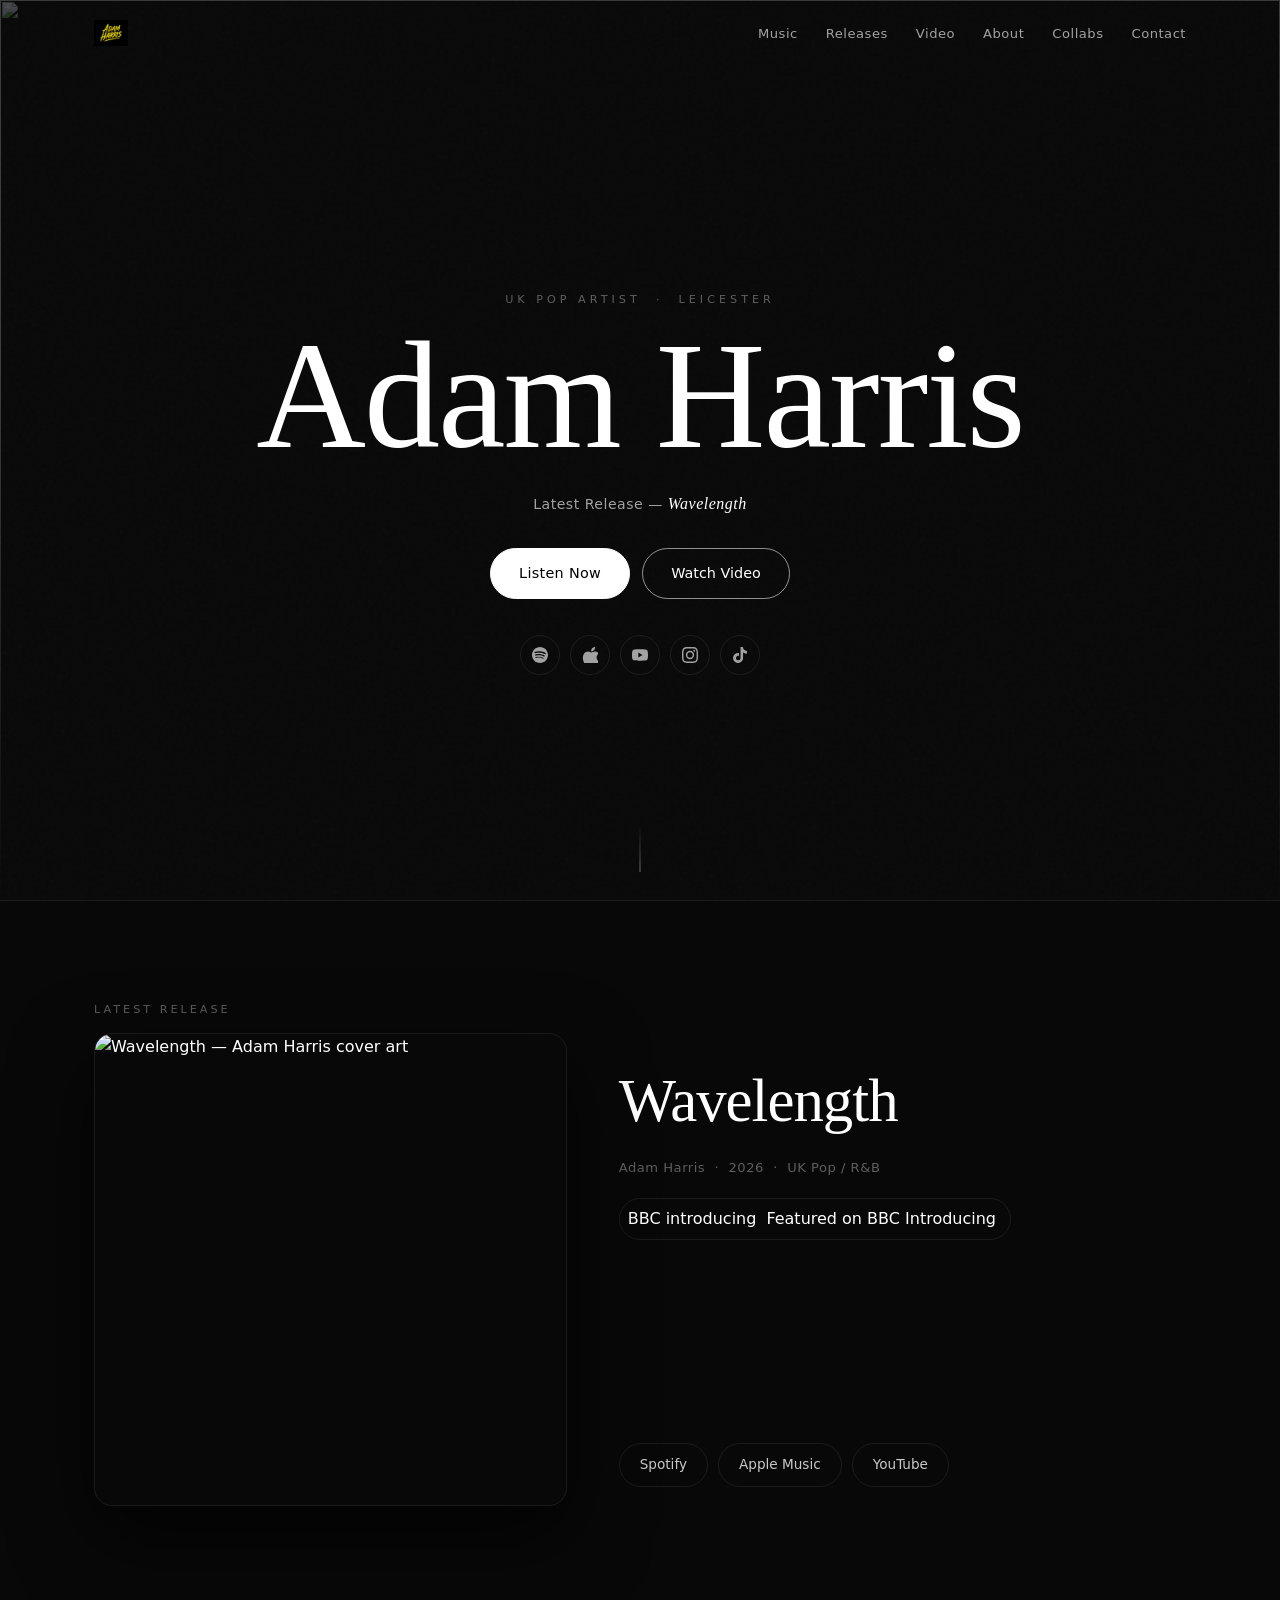
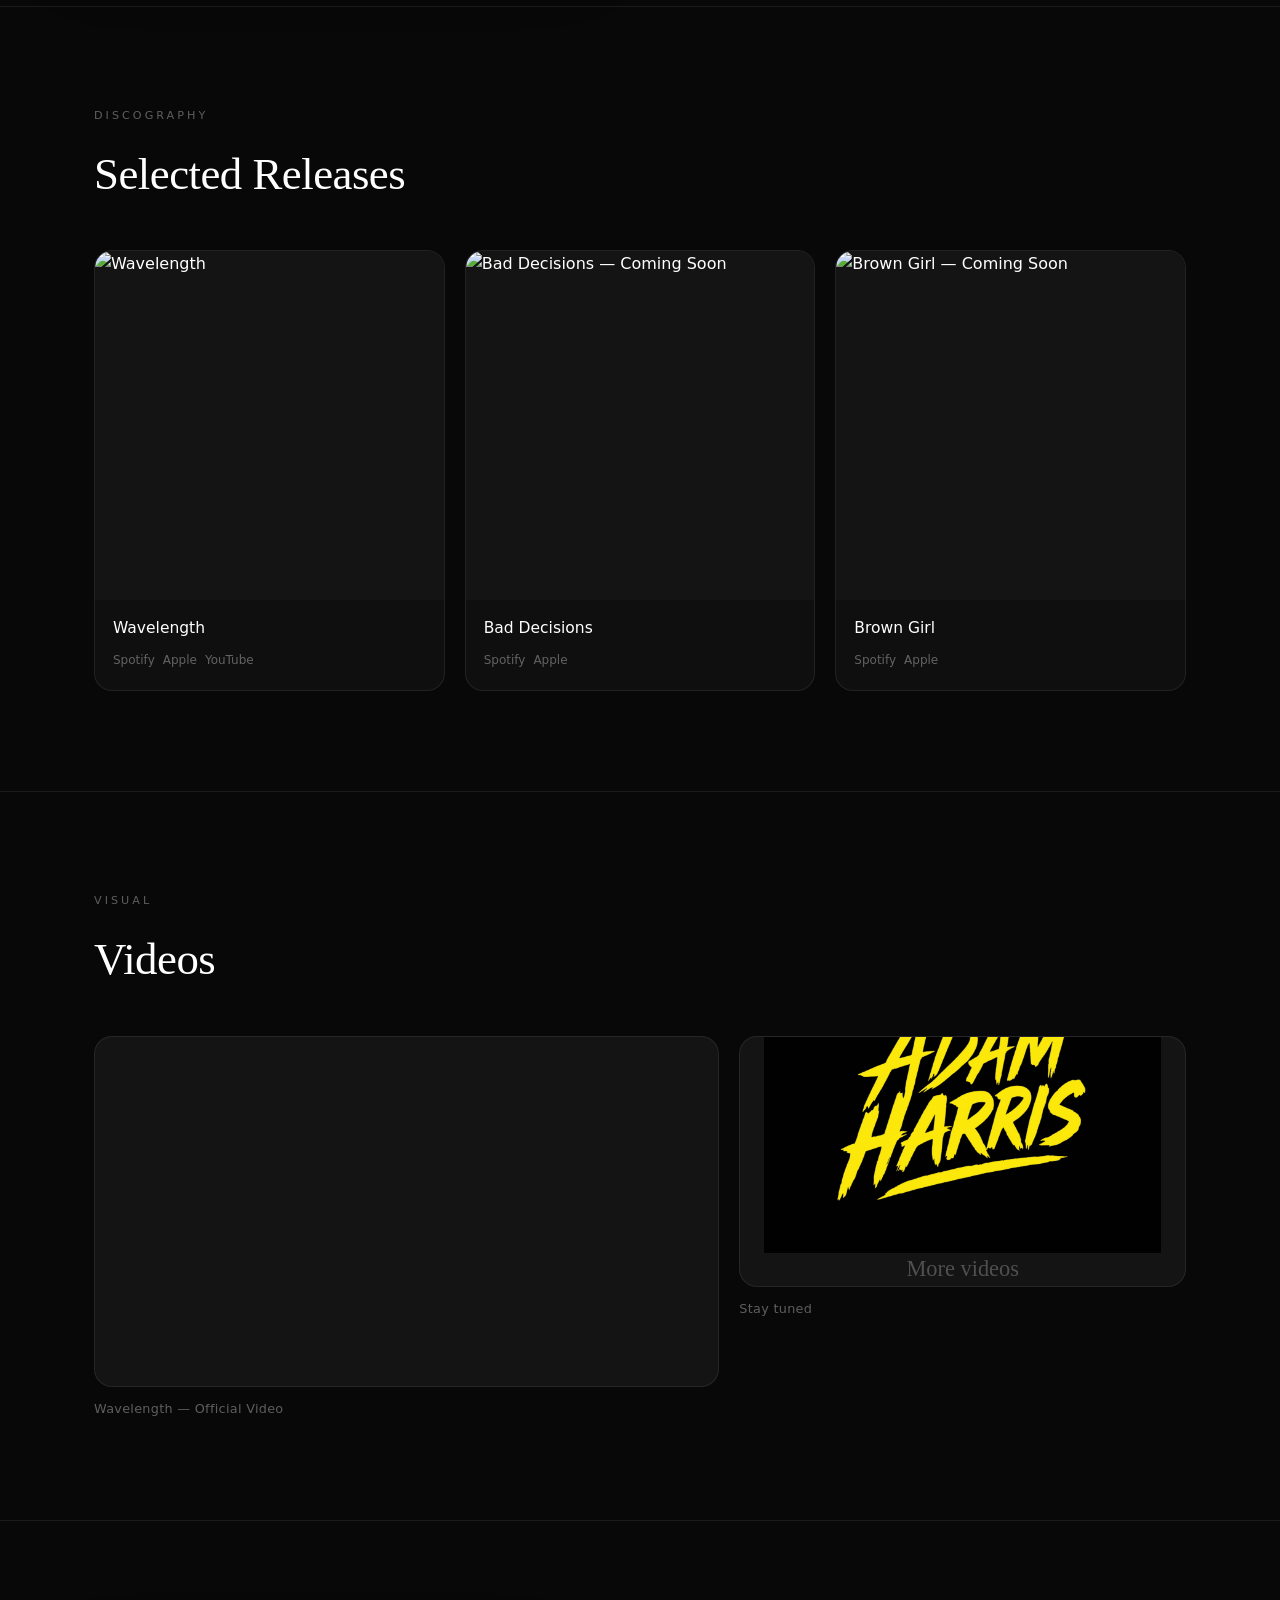
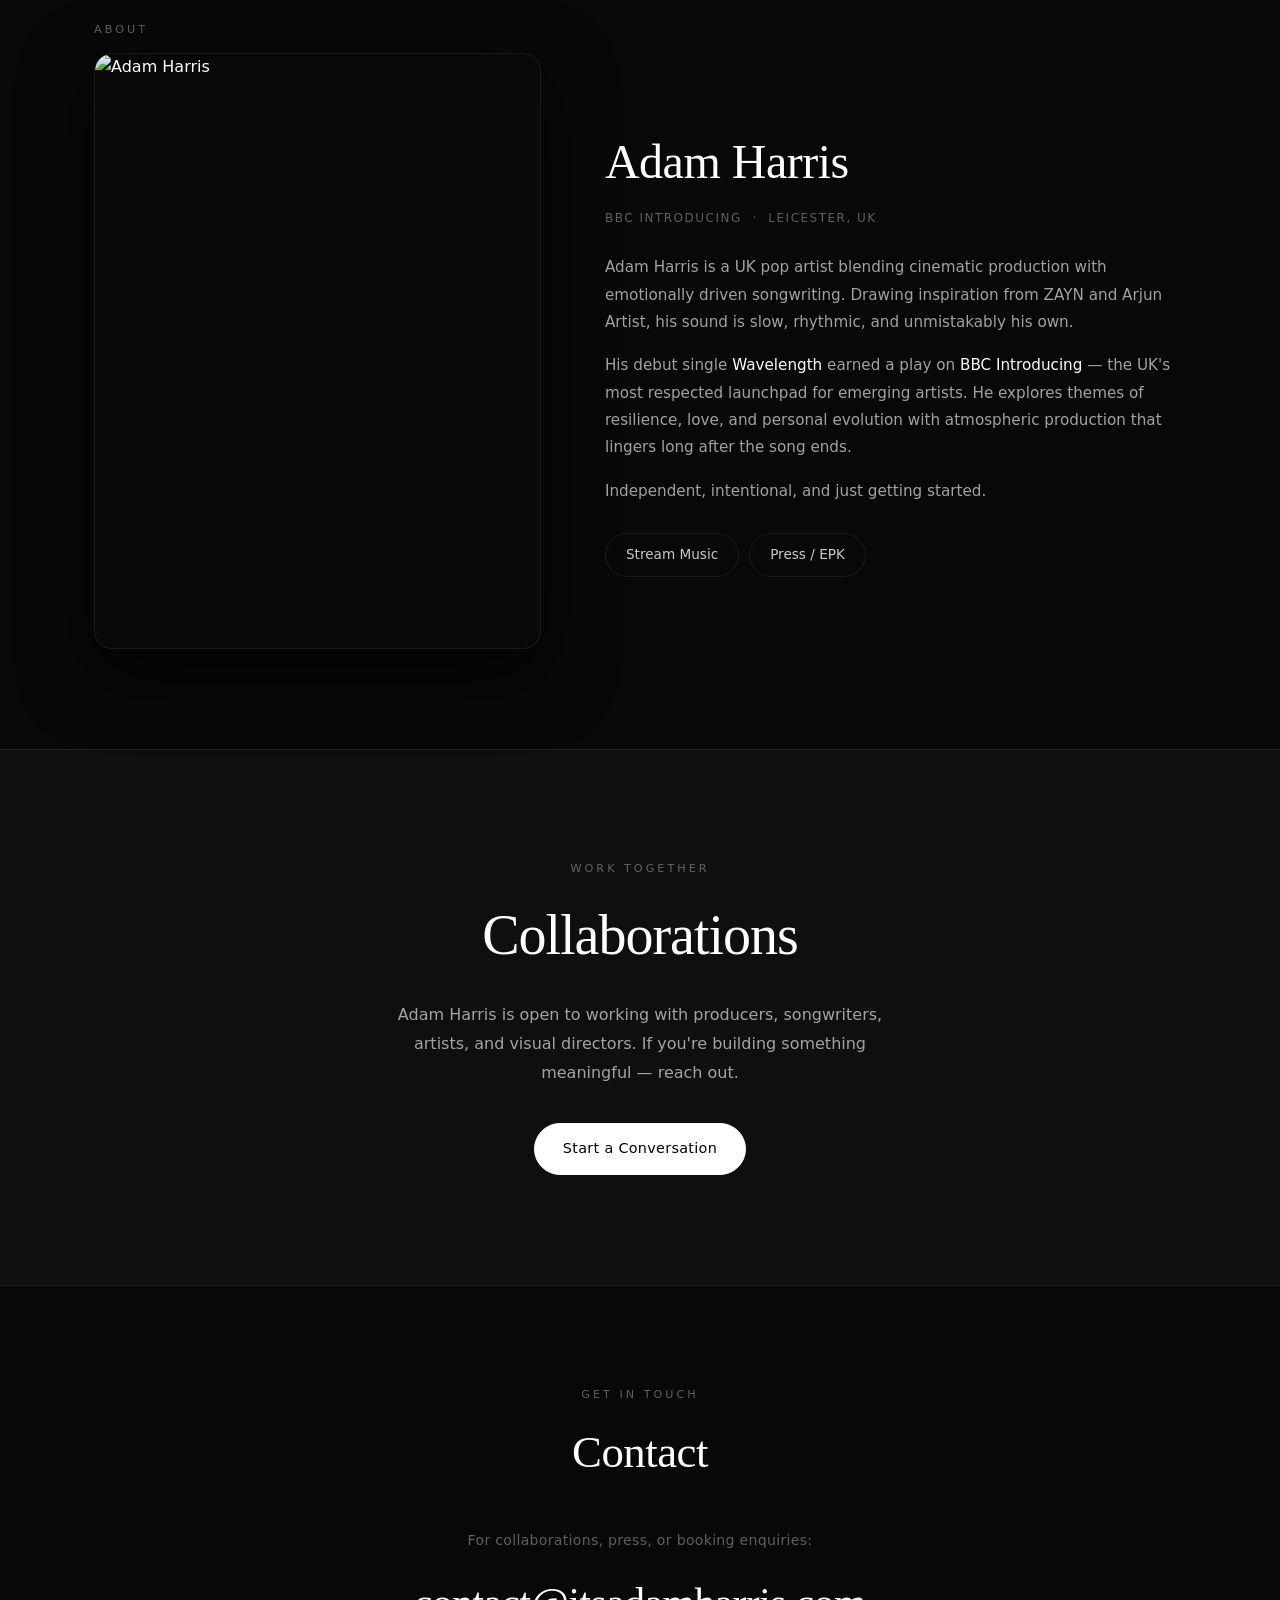
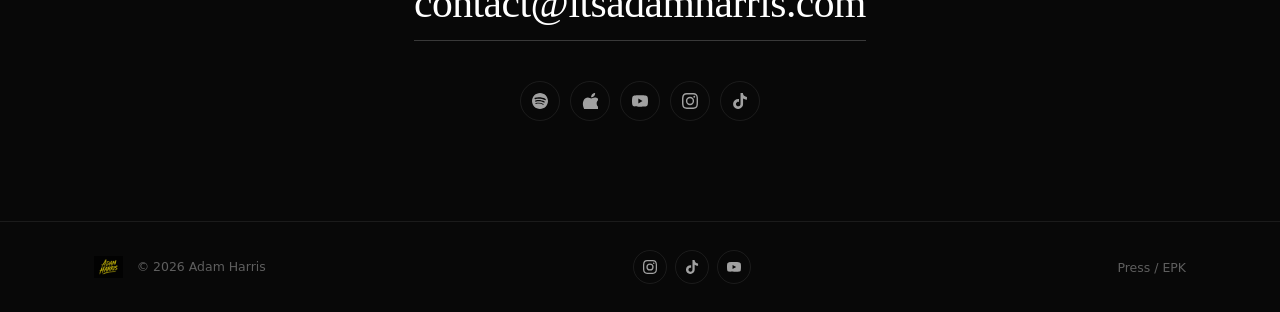
==== commit 9e879102: "Update index.html" ====
--- a/index.html
+++ b/index.html
@@ -12,13 +12,15 @@
 </head>
 <body>
 
-  <!-- NAV -->
+  <!-- ═══════════════════════════════════
+       NAV BAR (single instance)
+  ═══════════════════════════════════ -->
   <header class="nav-bar" id="navbar">
     <div class="nav-inner">
-      <a href="/" class="nav-logo">
+      <a href="/" class="nav-logo" aria-label="Adam Harris Home">
         <img src="assets/logo/logo_main.png" alt="Adam Harris" />
       </a>
-      <nav class="nav-links">
+      <nav class="nav-links" aria-label="Main navigation">
         <a href="#release">Music</a>
         <a href="#releases">Releases</a>
         <a href="#video">Video</a>
@@ -26,236 +28,336 @@
         <a href="#collab">Collabs</a>
         <a href="#contact">Contact</a>
       </nav>
-      <button class="burger" id="burger" aria-label="Menu">
+      <button class="burger" id="burger" aria-label="Open menu" aria-expanded="false">
         <span></span><span></span><span></span>
       </button>
     </div>
-    <div class="mobile-nav" id="mobileNav">
+    <!-- Mobile dropdown -->
+    <nav class="mobile-nav" id="mobileNav" aria-label="Mobile navigation" aria-hidden="true">
       <a href="#release">Music</a>
       <a href="#releases">Releases</a>
       <a href="#video">Video</a>
       <a href="#about">About</a>
       <a href="#collab">Collabs</a>
       <a href="#contact">Contact</a>
-    </div>
+    </nav>
   </header>
 
   <main>
 
-    <!-- 1. HERO -->
+    <!-- ═══════════════════════════════════
+         1. HERO — Full screen cinematic
+    ═══════════════════════════════════ -->
     <section class="hero" id="hero">
-      <div class="hero-bg">
-        <img src="assets/photos/hero.png" alt="" class="hero-bg-img" aria-hidden="true" />
+      <div class="hero-bg" aria-hidden="true">
+        <img src="assets/photos/hero.png" alt="" class="hero-bg-img" />
         <div class="hero-overlay"></div>
         <div class="hero-grain"></div>
       </div>
+
       <div class="hero-content reveal">
-        <p class="hero-eyebrow">UK Pop Artist</p>
-        <h1 class="hero-name">Adam<br>Harris</h1>
+        <p class="hero-eyebrow">UK Pop Artist &nbsp;·&nbsp; Leicester</p>
+        <h1 class="hero-name">
+          <span class="hero-name-line">Adam</span>
+          <span class="hero-name-line">Harris</span>
+        </h1>
+        <div class="hero-divider"></div>
         <p class="hero-release">Latest Release — <em>Wavelength</em></p>
+
         <div class="hero-btns">
-          <a href="https://open.spotify.com/track/7Iv7xDYTmo4pIKKQ3BE5nv?si=_fCrf24KQ0WEPfuBhOlpmg" target="_blank" rel="noopener" class="btn-solid">Listen Now</a>
+          <a href="https://open.spotify.com/track/7Iv7xDYTmo4pIKKQ3BE5nv?si=_fCrf24KQ0WEPfuBhOlpmg"
+             target="_blank" rel="noopener" class="btn-solid">Listen Now</a>
           <a href="#video" class="btn-ghost">Watch Video</a>
         </div>
+
         <div class="hero-socials">
-          <a href="https://open.spotify.com/artist/0UfxZqpIdQ5MnFedukGl5V?si=Gog9pSkiT4qMNdcw5nuZ2g" target="_blank" rel="noopener" aria-label="Spotify" class="sicon">
-            <svg viewBox="0 0 24 24" fill="currentColor"><path d="M12 0C5.4 0 0 5.4 0 12s5.4 12 12 12 12-5.4 12-12S18.66 0 12 0zm5.521 17.34c-.24.359-.66.48-1.021.24-2.82-1.74-6.36-2.101-10.561-1.141-.418.122-.779-.179-.899-.539-.12-.421.18-.78.54-.9 4.56-1.021 8.52-.6 11.64 1.32.42.18.479.659.301 1.02zm1.44-3.3c-.301.42-.841.6-1.262.3-3.239-1.98-8.159-2.58-11.939-1.38-.479.12-1.02-.12-1.14-.6-.12-.48.12-1.021.6-1.141C9.6 9.9 15 10.561 18.72 12.84c.361.181.54.78.241 1.2zm.12-3.36C15.24 8.4 8.82 8.16 5.16 9.301c-.6.179-1.2-.181-1.38-.721-.18-.601.18-1.2.72-1.381 4.26-1.26 11.28-1.02 15.721 1.621.539.3.719 1.02.419 1.56-.299.421-1.02.599-1.559.3z"/></svg>
-          </a>
-          <a href="https://music.apple.com/gb/artist/adam-harris/1852372303" target="_blank" rel="noopener" aria-label="Apple Music" class="sicon">
-            <svg viewBox="0 0 24 24" fill="currentColor"><path d="M12 0C5.4 0 0 5.4 0 12s5.4 12 12 12 12-5.4 12-12S18.6 0 12 0zm3 16.8c-.6 0-1.2-.6-1.2-1.2V9.6l-4.8 1.2v6c0 .6-.6 1.2-1.2 1.2S6.6 17.4 6.6 16.8v-1.2c0-.6.6-1.2 1.2-1.2s1.2.6 1.2 1.2v.12l4.8-1.2V8.4c0-.48.36-.9.84-.96l4.8-1.2c.36-.06.72.06.96.3.24.24.36.6.36.96v8.1c0 .6-.6 1.2-1.2 1.2s-1.2-.6-1.2-1.2v-1.2c0-.6.6-1.2 1.2-1.2s1.2.6 1.2 1.2v.12l.12-.03V8.52L13.2 9.6v7.2c0 .6-.6 1.2-1.2 1.2z"/></svg>
-          </a>
-          <a href="https://www.youtube.com/@itsadamharris" target="_blank" rel="noopener" aria-label="YouTube" class="sicon">
-            <svg viewBox="0 0 24 24" fill="currentColor"><path d="M23.5 6.2a3 3 0 00-2.1-2.1C19.5 3.5 12 3.5 12 3.5s-7.5 0-9.4.6a3 3 0 00-2.1 2.1C0 8.1 0 12 0 12s0 3.9.5 5.8a3 3 0 002.1 2.1c1.9.6 9.4.6 9.4.6s7.5 0 9.4-.6a3 3 0 002.1-2.1C24 15.9 24 12 24 12s0-3.9-.5-5.8zM9.5 15.6V8.4l6.3 3.6-6.3 3.6z"/></svg>
-          </a>
-          <a href="https://www.instagram.com/its.adamharris" target="_blank" rel="noopener" aria-label="Instagram" class="sicon">
-            <svg viewBox="0 0 24 24" fill="currentColor"><path d="M12 2.2c3.2 0 3.6 0 4.9.1 3.3.1 4.8 1.7 4.9 4.9.1 1.3.1 1.6.1 4.8 0 3.2 0 3.6-.1 4.8-.1 3.2-1.7 4.8-4.9 4.9-1.3.1-1.6.1-4.9.1-3.2 0-3.6 0-4.8-.1-3.3-.1-4.8-1.7-4.9-4.9C2.2 15.6 2.2 15.2 2.2 12c0-3.2 0-3.6.1-4.8C2.4 3.9 4 2.3 7.2 2.2c1.2-.1 1.6-.1 4.8-.1zM12 0C8.7 0 8.3 0 7.1.1 2.7.3.3 2.7.1 7.1 0 8.3 0 8.7 0 12s0 3.7.1 4.9c.2 4.4 2.6 6.8 7 7C8.3 24 8.7 24 12 24s3.7 0 4.9-.1c4.4-.2 6.8-2.6 7-7 .1-1.2.1-1.6.1-4.9s0-3.7-.1-4.9C23.7 2.7 21.3.3 16.9.1 15.7 0 15.3 0 12 0zm0 5.8a6.2 6.2 0 100 12.4A6.2 6.2 0 0012 5.8zM12 16a4 4 0 110-8 4 4 0 010 8zm6.4-11.8a1.4 1.4 0 100 2.8 1.4 1.4 0 000-2.8z"/></svg>
-          </a>
-          <a href="https://www.tiktok.com/@itsadamharris" target="_blank" rel="noopener" aria-label="TikTok" class="sicon">
-            <svg viewBox="0 0 24 24" fill="currentColor"><path d="M12.5 0h3.9c.1 1.5.6 3.1 1.8 4.2 1.1 1.1 2.7 1.6 4.2 1.8v4c-1.4 0-2.9-.3-4.2-1-.6-.3-1.1-.6-1.6-.9v8.7c-.1 1.4-.5 2.8-1.3 3.9-1.3 1.9-3.6 3.2-5.9 3.2-1.4.1-2.9-.3-4.1-1C3.3 21.7 1.9 19.5 1.7 17.2c0-.5 0-1 0-1.5.2-1.9 1.1-3.7 2.6-5 1.7-1.4 4-2.1 6.2-1.7v4.4c-1-.3-2.2-.2-3 .4-.6.4-1.1 1-1.4 1.7-.2.5-.1 1.1-.1 1.6.2 1.6 1.8 3 3.5 2.9 1.1 0 2.2-.7 2.8-1.6.2-.3.4-.7.4-1.1.1-1.8.1-3.6.1-5.4V0z"/></svg>
-          </a>
-        </div>
-      </div>
-      <div class="scroll-hint"><span></span></div>
-    </section>
-
-    <!-- 2. LATEST RELEASE -->
+          <!-- Spotify -->
+          <a href="https://open.spotify.com/artist/0UfxZqpIdQ5MnFedukGl5V?si=Gog9pSkiT4qMNdcw5nuZ2g"
+             target="_blank" rel="noopener" aria-label="Spotify" class="sicon">
+            <svg viewBox="0 0 24 24" fill="currentColor" aria-hidden="true">
+              <path d="M12 0C5.4 0 0 5.4 0 12s5.4 12 12 12 12-5.4 12-12S18.66 0 12 0zm5.521 17.34c-.24.359-.66.48-1.021.24-2.82-1.74-6.36-2.101-10.561-1.141-.418.122-.779-.179-.899-.539-.12-.421.18-.78.54-.9 4.56-1.021 8.52-.6 11.64 1.32.42.18.479.659.301 1.02zm1.44-3.3c-.301.42-.841.6-1.262.3-3.239-1.98-8.159-2.58-11.939-1.38-.479.12-1.02-.12-1.14-.6-.12-.48.12-1.021.6-1.141C9.6 9.9 15 10.561 18.72 12.84c.361.181.54.78.241 1.2zm.12-3.36C15.24 8.4 8.82 8.16 5.16 9.301c-.6.179-1.2-.181-1.38-.721-.18-.601.18-1.2.72-1.381 4.26-1.26 11.28-1.02 15.721 1.621.539.3.719 1.02.419 1.56-.299.421-1.02.599-1.559.3z"/>
+            </svg>
+          </a>
+          <!-- Apple Music — clean path only, no distortion -->
+          <a href="https://music.apple.com/gb/artist/adam-harris/1852372303"
+             target="_blank" rel="noopener" aria-label="Apple Music" class="sicon">
+            <svg viewBox="0 0 24 24" fill="currentColor" aria-hidden="true">
+              <path d="M18.15 4.39c-1.06 1.22-2.77 2.17-4.47 2.04-.22-1.7.62-3.5 1.59-4.61C16.32.6 18.14-.29 19.67 0c.19 1.74-.51 3.17-1.52 4.39zM19.64 6.8c-2.48-.14-4.59 1.41-5.78 1.41-1.2 0-3.02-1.34-5-1.3-2.58.04-4.97 1.5-6.29 3.81-2.69 4.65-.7 11.55 1.91 15.34 1.28 1.87 2.81 3.94 4.81 3.87 1.93-.08 2.66-1.24 4.99-1.24 2.32 0 2.98 1.24 5 1.2 2.09-.04 3.4-1.87 4.68-3.74 1.47-2.14 2.07-4.21 2.1-4.32-.05-.02-4.03-1.55-4.07-6.14-.04-3.84 3.13-5.68 3.27-5.77-1.79-2.64-4.57-2.94-5.62-3.02z"/>
+            </svg>
+          </a>
+          <!-- YouTube -->
+          <a href="https://www.youtube.com/@itsadamharris"
+             target="_blank" rel="noopener" aria-label="YouTube" class="sicon">
+            <svg viewBox="0 0 24 24" fill="currentColor" aria-hidden="true">
+              <path d="M23.5 6.2a3 3 0 00-2.1-2.1C19.5 3.5 12 3.5 12 3.5s-7.5 0-9.4.6a3 3 0 00-2.1 2.1C0 8.1 0 12 0 12s0 3.9.5 5.8a3 3 0 002.1 2.1c1.9.6 9.4.6 9.4.6s7.5 0 9.4-.6a3 3 0 002.1-2.1C24 15.9 24 12 24 12s0-3.9-.5-5.8zM9.5 15.6V8.4l6.3 3.6-6.3 3.6z"/>
+            </svg>
+          </a>
+          <!-- Instagram -->
+          <a href="https://www.instagram.com/its.adamharris"
+             target="_blank" rel="noopener" aria-label="Instagram" class="sicon">
+            <svg viewBox="0 0 24 24" fill="currentColor" aria-hidden="true">
+              <path d="M12 2.2c3.2 0 3.6 0 4.9.1 3.3.1 4.8 1.7 4.9 4.9.1 1.3.1 1.6.1 4.8 0 3.2 0 3.6-.1 4.8-.1 3.2-1.7 4.8-4.9 4.9-1.3.1-1.6.1-4.9.1-3.2 0-3.6 0-4.8-.1-3.3-.1-4.8-1.7-4.9-4.9C2.2 15.6 2.2 15.2 2.2 12c0-3.2 0-3.6.1-4.8C2.4 3.9 4 2.3 7.2 2.2c1.2-.1 1.6-.1 4.8-.1zM12 0C8.7 0 8.3 0 7.1.1 2.7.3.3 2.7.1 7.1 0 8.3 0 8.7 0 12s0 3.7.1 4.9c.2 4.4 2.6 6.8 7 7C8.3 24 8.7 24 12 24s3.7 0 4.9-.1c4.4-.2 6.8-2.6 7-7 .1-1.2.1-1.6.1-4.9s0-3.7-.1-4.9C23.7 2.7 21.3.3 16.9.1 15.7 0 15.3 0 12 0zm0 5.8a6.2 6.2 0 100 12.4A6.2 6.2 0 0012 5.8zM12 16a4 4 0 110-8 4 4 0 010 8zm6.4-11.8a1.4 1.4 0 100 2.8 1.4 1.4 0 000-2.8z"/>
+            </svg>
+          </a>
+          <!-- TikTok -->
+          <a href="https://www.tiktok.com/@itsadamharris"
+             target="_blank" rel="noopener" aria-label="TikTok" class="sicon">
+            <svg viewBox="0 0 24 24" fill="currentColor" aria-hidden="true">
+              <path d="M12.5 0h3.9c.1 1.5.6 3.1 1.8 4.2 1.1 1.1 2.7 1.6 4.2 1.8v4c-1.4 0-2.9-.3-4.2-1-.6-.3-1.1-.6-1.6-.9v8.7c-.1 1.4-.5 2.8-1.3 3.9-1.3 1.9-3.6 3.2-5.9 3.2-1.4.1-2.9-.3-4.1-1C3.3 21.7 1.9 19.5 1.7 17.2c0-.5 0-1 0-1.5.2-1.9 1.1-3.7 2.6-5 1.7-1.4 4-2.1 6.2-1.7v4.4c-1-.3-2.2-.2-3 .4-.6.4-1.1 1-1.4 1.7-.2.5-.1 1.1-.1 1.6.2 1.6 1.8 3 3.5 2.9 1.1 0 2.2-.7 2.8-1.6.2-.3.4-.7.4-1.1.1-1.8.1-3.6.1-5.4V0z"/>
+            </svg>
+          </a>
+        </div>
+      </div>
+
+      <div class="scroll-hint" aria-hidden="true"><span></span></div>
+    </section>
+
+    <!-- ═══════════════════════════════════
+         2. LATEST RELEASE
+    ═══════════════════════════════════ -->
     <section class="release" id="release">
       <div class="sc reveal">
         <p class="eyebrow">Latest Release</p>
         <div class="release-grid">
+
           <div class="release-art">
-            <img src="assets/photos/hero.png" alt="Wavelength artwork" />
-          </div>
+            <img src="WAVE_LENGTH_COVER_FINISH.JPG" alt="Wavelength — Adam Harris cover art" />
+          </div>
+
           <div class="release-info">
             <h2 class="release-title">Wavelength</h2>
-            <p class="release-meta">Adam Harris &nbsp;·&nbsp; 2024 &nbsp;·&nbsp; UK Pop / R&B</p>
-            <div class="bbc-badge">
-              <span class="bbc-box">BBC</span>
-              <span class="bbc-text">Featured on BBC Introducing</span>
-            </div>
+            <p class="release-meta">Adam Harris &nbsp;·&nbsp; 2026 &nbsp;·&nbsp; UK Pop / R&amp;B</p>
+
+            <!-- BBC BADGE -->
+            <div class="bbc-badge" role="img" aria-label="Featured on BBC Introducing">
+              <div class="bbc-badge-logo">
+                <span class="bbc-block">BBC</span>
+                <span class="bbc-introducing">introducing</span>
+              </div>
+              <span class="bbc-badge-text">Featured on BBC Introducing</span>
+            </div>
+
             <div class="spotify-embed">
               <iframe
                 src="https://open.spotify.com/embed/track/7Iv7xDYTmo4pIKKQ3BE5nv?utm_source=generator&theme=0"
                 width="100%" height="152" frameborder="0" allowfullscreen
                 allow="autoplay; clipboard-write; encrypted-media; fullscreen; picture-in-picture"
-                loading="lazy">
+                loading="lazy" title="Wavelength by Adam Harris on Spotify">
               </iframe>
             </div>
+
             <div class="release-btns">
-              <a href="https://open.spotify.com/track/7Iv7xDYTmo4pIKKQ3BE5nv?si=_fCrf24KQ0WEPfuBhOlpmg" target="_blank" rel="noopener" class="btn-outline">Spotify</a>
-              <a href="https://music.apple.com/gb/artist/adam-harris/1852372303" target="_blank" rel="noopener" class="btn-outline">Apple Music</a>
-              <a href="https://www.youtube.com/watch?v=eNIDrFiqlBc" target="_blank" rel="noopener" class="btn-outline">YouTube</a>
-            </div>
-          </div>
-        </div>
-      </div>
-    </section>
-
-    <!-- 3. SELECTED RELEASES -->
+              <a href="https://open.spotify.com/track/7Iv7xDYTmo4pIKKQ3BE5nv?si=_fCrf24KQ0WEPfuBhOlpmg"
+                 target="_blank" rel="noopener" class="btn-outline">Spotify</a>
+              <a href="https://music.apple.com/gb/artist/adam-harris/1852372303"
+                 target="_blank" rel="noopener" class="btn-outline">Apple Music</a>
+              <a href="https://www.youtube.com/watch?v=eNIDrFiqlBc"
+                 target="_blank" rel="noopener" class="btn-outline">YouTube</a>
+            </div>
+          </div>
+
+        </div>
+      </div>
+    </section>
+
+    <!-- ═══════════════════════════════════
+         3. SELECTED RELEASES
+    ═══════════════════════════════════ -->
     <section class="releases" id="releases">
       <div class="sc reveal">
         <p class="eyebrow">Discography</p>
         <h2 class="sh">Selected Releases</h2>
+
         <div class="releases-grid">
 
+          <!-- Wavelength -->
           <div class="rc">
             <div class="rc-art">
-              <img src="assets/photos/hero.png" alt="Wavelength" />
+              <img src="WAVE_LENGTH_COVER_FINISH.JPG" alt="Wavelength" />
               <div class="rc-overlay">
-                <a href="https://open.spotify.com/track/7Iv7xDYTmo4pIKKQ3BE5nv?si=_fCrf24KQ0WEPfuBhOlpmg" target="_blank" rel="noopener" class="rc-play">&#9654;</a>
+                <a href="https://open.spotify.com/track/7Iv7xDYTmo4pIKKQ3BE5nv?si=_fCrf24KQ0WEPfuBhOlpmg"
+                   target="_blank" rel="noopener" class="rc-play" aria-label="Play Wavelength on Spotify">&#9654;</a>
               </div>
             </div>
             <div class="rc-info">
               <div class="rc-title">Wavelength</div>
               <div class="rc-links">
-                <a href="https://open.spotify.com/track/7Iv7xDYTmo4pIKKQ3BE5nv?si=_fCrf24KQ0WEPfuBhOlpmg" target="_blank" rel="noopener">Spotify</a>
-                <a href="https://music.apple.com/gb/artist/adam-harris/1852372303" target="_blank" rel="noopener">Apple</a>
-                <a href="https://www.youtube.com/watch?v=eNIDrFiqlBc" target="_blank" rel="noopener">YouTube</a>
-              </div>
-            </div>
-          </div>
-
+                <a href="https://open.spotify.com/track/7Iv7xDYTmo4pIKKQ3BE5nv?si=_fCrf24KQ0WEPfuBhOlpmg"
+                   target="_blank" rel="noopener">Spotify</a>
+                <a href="https://music.apple.com/gb/artist/adam-harris/1852372303"
+                   target="_blank" rel="noopener">Apple</a>
+                <a href="https://www.youtube.com/watch?v=eNIDrFiqlBc"
+                   target="_blank" rel="noopener">YouTube</a>
+              </div>
+            </div>
+          </div>
+
+          <!-- Bad Decisions -->
           <div class="rc">
-            <div class="rc-art rc-art--ph">
-              <div class="rc-ph-label">Bad<br>Decisions</div>
+            <div class="rc-art">
+              <img src="coming_soon.PNG" alt="Bad Decisions — Coming Soon" />
               <div class="rc-overlay">
-                <a href="https://open.spotify.com/artist/0UfxZqpIdQ5MnFedukGl5V" target="_blank" rel="noopener" class="rc-play">&#9654;</a>
+                <a href="https://open.spotify.com/artist/0UfxZqpIdQ5MnFedukGl5V"
+                   target="_blank" rel="noopener" class="rc-play" aria-label="Stream on Spotify">&#9654;</a>
               </div>
             </div>
             <div class="rc-info">
               <div class="rc-title">Bad Decisions</div>
               <div class="rc-links">
-                <a href="https://open.spotify.com/artist/0UfxZqpIdQ5MnFedukGl5V" target="_blank" rel="noopener">Spotify</a>
-                <a href="https://music.apple.com/gb/artist/adam-harris/1852372303" target="_blank" rel="noopener">Apple</a>
-              </div>
-            </div>
-          </div>
-
+                <a href="https://open.spotify.com/artist/0UfxZqpIdQ5MnFedukGl5V"
+                   target="_blank" rel="noopener">Spotify</a>
+                <a href="https://music.apple.com/gb/artist/adam-harris/1852372303"
+                   target="_blank" rel="noopener">Apple</a>
+              </div>
+            </div>
+          </div>
+
+          <!-- Brown Girl -->
           <div class="rc">
-            <div class="rc-art rc-art--ph">
-              <div class="rc-ph-label">Brown<br>Girl</div>
+            <div class="rc-art">
+              <img src="coming_soon.PNG" alt="Brown Girl — Coming Soon" />
               <div class="rc-overlay">
-                <a href="https://open.spotify.com/artist/0UfxZqpIdQ5MnFedukGl5V" target="_blank" rel="noopener" class="rc-play">&#9654;</a>
+                <a href="https://open.spotify.com/artist/0UfxZqpIdQ5MnFedukGl5V"
+                   target="_blank" rel="noopener" class="rc-play" aria-label="Stream on Spotify">&#9654;</a>
               </div>
             </div>
             <div class="rc-info">
               <div class="rc-title">Brown Girl</div>
               <div class="rc-links">
-                <a href="https://open.spotify.com/artist/0UfxZqpIdQ5MnFedukGl5V" target="_blank" rel="noopener">Spotify</a>
-                <a href="https://music.apple.com/gb/artist/adam-harris/1852372303" target="_blank" rel="noopener">Apple</a>
-              </div>
-            </div>
-          </div>
-
-        </div>
-      </div>
-    </section>
-
-    <!-- 4. VIDEO -->
+                <a href="https://open.spotify.com/artist/0UfxZqpIdQ5MnFedukGl5V"
+                   target="_blank" rel="noopener">Spotify</a>
+                <a href="https://music.apple.com/gb/artist/adam-harris/1852372303"
+                   target="_blank" rel="noopener">Apple</a>
+              </div>
+            </div>
+          </div>
+
+        </div>
+      </div>
+    </section>
+
+    <!-- ═══════════════════════════════════
+         4. VIDEO
+    ═══════════════════════════════════ -->
     <section class="videos" id="video">
       <div class="sc reveal">
         <p class="eyebrow">Visual</p>
         <h2 class="sh">Videos</h2>
+
         <div class="video-grid">
+
           <div class="vitem vitem--main">
             <div class="vwrap">
-              <iframe src="https://www.youtube.com/embed/eNIDrFiqlBc"
+              <iframe
+                src="https://www.youtube.com/embed/eNIDrFiqlBc"
                 title="Adam Harris — Wavelength (Official Video)"
                 frameborder="0" loading="lazy"
                 allow="accelerometer; autoplay; clipboard-write; encrypted-media; gyroscope; picture-in-picture"
-                allowfullscreen></iframe>
+                allowfullscreen>
+              </iframe>
             </div>
             <p class="vlabel">Wavelength — Official Video</p>
           </div>
+
           <div class="vitem">
             <div class="vwrap vwrap--ph">
               <div class="vph-inner">
+                <img src="assets/logo/logo_main.png" alt="" class="vph-logo" aria-hidden="true" />
                 <p class="vph-text">More videos<br>coming soon</p>
-                <a href="https://www.youtube.com/@itsadamharris" target="_blank" rel="noopener" class="btn-outline btn-outline--sm">Visit Channel</a>
+                <a href="https://www.youtube.com/@itsadamharris"
+                   target="_blank" rel="noopener" class="btn-outline btn-outline--sm">Visit Channel</a>
               </div>
             </div>
             <p class="vlabel">Stay tuned</p>
           </div>
-        </div>
-      </div>
-    </section>
-
-    <!-- 5. ABOUT -->
+
+        </div>
+      </div>
+    </section>
+
+    <!-- ═══════════════════════════════════
+         5. ABOUT
+    ═══════════════════════════════════ -->
     <section class="about" id="about">
       <div class="sc reveal">
         <p class="eyebrow">About</p>
         <div class="about-grid">
+
           <div class="about-img">
             <img src="assets/photos/hero.png" alt="Adam Harris" />
           </div>
+
           <div class="about-copy">
             <h2 class="about-name">Adam Harris</h2>
             <p class="about-tag">BBC Introducing &nbsp;·&nbsp; Leicester, UK</p>
-            <p class="about-p">Adam Harris is a UK pop artist blending cinematic production with emotionally driven songwriting. His music explores themes of resilience, love, and personal evolution while combining modern pop melodies with atmospheric production.</p>
-            <p class="about-p">Raised in Leicester and drawing inspiration from ZAYN and MNEK, Adam has carved out a sound that is slow, rhythmic, and unmistakably his own. His debut single <strong>Wavelength</strong> earned a play on <strong>BBC Introducing</strong> — the UK's most respected launchpad for emerging talent.</p>
-            <p class="about-p">As an independent artist, he focuses on building a body of work that connects emotionally while maintaining strong visual storytelling. The music is just getting started.</p>
+
+            <p class="about-p">
+              Adam Harris is a UK pop artist blending cinematic production with emotionally driven songwriting. Drawing inspiration from ZAYN and Arjun Artist, his sound is slow, rhythmic, and unmistakably his own.
+            </p>
+            <p class="about-p">
+              His debut single <strong>Wavelength</strong> earned a play on <strong>BBC Introducing</strong> — the UK's most respected launchpad for emerging artists. He explores themes of resilience, love, and personal evolution with atmospheric production that lingers long after the song ends.
+            </p>
+            <p class="about-p">
+              Independent, intentional, and just getting started.
+            </p>
+
             <div class="about-btns">
-              <a href="https://open.spotify.com/artist/0UfxZqpIdQ5MnFedukGl5V?si=Gog9pSkiT4qMNdcw5nuZ2g" target="_blank" rel="noopener" class="btn-outline">Stream Music</a>
+              <a href="https://open.spotify.com/artist/0UfxZqpIdQ5MnFedukGl5V?si=Gog9pSkiT4qMNdcw5nuZ2g"
+                 target="_blank" rel="noopener" class="btn-outline">Stream Music</a>
               <a href="epk.html" class="btn-outline">Press / EPK</a>
             </div>
           </div>
-        </div>
-      </div>
-    </section>
-
-    <!-- 6. COLLABORATIONS -->
+
+        </div>
+      </div>
+    </section>
+
+    <!-- ═══════════════════════════════════
+         6. COLLABORATIONS
+    ═══════════════════════════════════ -->
     <section class="collab" id="collab">
       <div class="sc reveal">
         <div class="collab-inner">
           <p class="eyebrow">Work Together</p>
           <h2 class="collab-title">Collaborations</h2>
-          <p class="collab-body">Adam Harris is open to working with producers, songwriters, artists, and visual directors on future projects. If you're building something meaningful — reach out.</p>
+          <p class="collab-body">
+            Adam Harris is open to working with producers, songwriters, artists, and visual directors. If you're building something meaningful — reach out.
+          </p>
           <a href="mailto:contact@itsadamharris.com" class="btn-solid">Start a Conversation</a>
         </div>
       </div>
     </section>
 
-    <!-- 7. CONTACT -->
+    <!-- ═══════════════════════════════════
+         7. CONTACT
+    ═══════════════════════════════════ -->
     <section class="contact" id="contact">
       <div class="sc reveal">
         <p class="eyebrow">Get in Touch</p>
         <h2 class="sh">Contact</h2>
         <p class="contact-sub">For collaborations, press, or booking enquiries:</p>
-        <a href="mailto:contact@itsadamharris.com" class="contact-email">contact@itsadamharris.com</a>
+        <a href="mailto:contact@itsadamharris.com" class="contact-email">
+          contact@itsadamharris.com
+        </a>
         <div class="contact-socials">
-          <a href="https://open.spotify.com/artist/0UfxZqpIdQ5MnFedukGl5V" target="_blank" rel="noopener" aria-label="Spotify" class="sicon">
+          <a href="https://open.spotify.com/artist/0UfxZqpIdQ5MnFedukGl5V"
+             target="_blank" rel="noopener" aria-label="Spotify" class="sicon">
             <svg viewBox="0 0 24 24" fill="currentColor"><path d="M12 0C5.4 0 0 5.4 0 12s5.4 12 12 12 12-5.4 12-12S18.66 0 12 0zm5.521 17.34c-.24.359-.66.48-1.021.24-2.82-1.74-6.36-2.101-10.561-1.141-.418.122-.779-.179-.899-.539-.12-.421.18-.78.54-.9 4.56-1.021 8.52-.6 11.64 1.32.42.18.479.659.301 1.02zm1.44-3.3c-.301.42-.841.6-1.262.3-3.239-1.98-8.159-2.58-11.939-1.38-.479.12-1.02-.12-1.14-.6-.12-.48.12-1.021.6-1.141C9.6 9.9 15 10.561 18.72 12.84c.361.181.54.78.241 1.2zm.12-3.36C15.24 8.4 8.82 8.16 5.16 9.301c-.6.179-1.2-.181-1.38-.721-.18-.601.18-1.2.72-1.381 4.26-1.26 11.28-1.02 15.721 1.621.539.3.719 1.02.419 1.56-.299.421-1.02.599-1.559.3z"/></svg>
           </a>
-          <a href="https://music.apple.com/gb/artist/adam-harris/1852372303" target="_blank" rel="noopener" aria-label="Apple Music" class="sicon">
-            <svg viewBox="0 0 24 24" fill="currentColor"><path d="M12 0C5.4 0 0 5.4 0 12s5.4 12 12 12 12-5.4 12-12S18.6 0 12 0zm3 16.8c-.6 0-1.2-.6-1.2-1.2V9.6l-4.8 1.2v6c0 .6-.6 1.2-1.2 1.2S6.6 17.4 6.6 16.8v-1.2c0-.6.6-1.2 1.2-1.2s1.2.6 1.2 1.2v.12l4.8-1.2V8.4c0-.48.36-.9.84-.96l4.8-1.2c.36-.06.72.06.96.3.24.24.36.6.36.96v8.1c0 .6-.6 1.2-1.2 1.2s-1.2-.6-1.2-1.2v-1.2c0-.6.6-1.2 1.2-1.2s1.2.6 1.2 1.2v.12l.12-.03V8.52L13.2 9.6v7.2c0 .6-.6 1.2-1.2 1.2z"/></svg>
-          </a>
-          <a href="https://www.youtube.com/@itsadamharris" target="_blank" rel="noopener" aria-label="YouTube" class="sicon">
+          <a href="https://music.apple.com/gb/artist/adam-harris/1852372303"
+             target="_blank" rel="noopener" aria-label="Apple Music" class="sicon">
+            <svg viewBox="0 0 24 24" fill="currentColor"><path d="M18.15 4.39c-1.06 1.22-2.77 2.17-4.47 2.04-.22-1.7.62-3.5 1.59-4.61C16.32.6 18.14-.29 19.67 0c.19 1.74-.51 3.17-1.52 4.39zM19.64 6.8c-2.48-.14-4.59 1.41-5.78 1.41-1.2 0-3.02-1.34-5-1.3-2.58.04-4.97 1.5-6.29 3.81-2.69 4.65-.7 11.55 1.91 15.34 1.28 1.87 2.81 3.94 4.81 3.87 1.93-.08 2.66-1.24 4.99-1.24 2.32 0 2.98 1.24 5 1.2 2.09-.04 3.4-1.87 4.68-3.74 1.47-2.14 2.07-4.21 2.1-4.32-.05-.02-4.03-1.55-4.07-6.14-.04-3.84 3.13-5.68 3.27-5.77-1.79-2.64-4.57-2.94-5.62-3.02z"/></svg>
+          </a>
+          <a href="https://www.youtube.com/@itsadamharris"
+             target="_blank" rel="noopener" aria-label="YouTube" class="sicon">
             <svg viewBox="0 0 24 24" fill="currentColor"><path d="M23.5 6.2a3 3 0 00-2.1-2.1C19.5 3.5 12 3.5 12 3.5s-7.5 0-9.4.6a3 3 0 00-2.1 2.1C0 8.1 0 12 0 12s0 3.9.5 5.8a3 3 0 002.1 2.1c1.9.6 9.4.6 9.4.6s7.5 0 9.4-.6a3 3 0 002.1-2.1C24 15.9 24 12 24 12s0-3.9-.5-5.8zM9.5 15.6V8.4l6.3 3.6-6.3 3.6z"/></svg>
           </a>
-          <a href="https://www.instagram.com/its.adamharris" target="_blank" rel="noopener" aria-label="Instagram" class="sicon">
+          <a href="https://www.instagram.com/its.adamharris"
+             target="_blank" rel="noopener" aria-label="Instagram" class="sicon">
             <svg viewBox="0 0 24 24" fill="currentColor"><path d="M12 2.2c3.2 0 3.6 0 4.9.1 3.3.1 4.8 1.7 4.9 4.9.1 1.3.1 1.6.1 4.8 0 3.2 0 3.6-.1 4.8-.1 3.2-1.7 4.8-4.9 4.9-1.3.1-1.6.1-4.9.1-3.2 0-3.6 0-4.8-.1-3.3-.1-4.8-1.7-4.9-4.9C2.2 15.6 2.2 15.2 2.2 12c0-3.2 0-3.6.1-4.8C2.4 3.9 4 2.3 7.2 2.2c1.2-.1 1.6-.1 4.8-.1zM12 0C8.7 0 8.3 0 7.1.1 2.7.3.3 2.7.1 7.1 0 8.3 0 8.7 0 12s0 3.7.1 4.9c.2 4.4 2.6 6.8 7 7C8.3 24 8.7 24 12 24s3.7 0 4.9-.1c4.4-.2 6.8-2.6 7-7 .1-1.2.1-1.6.1-4.9s0-3.7-.1-4.9C23.7 2.7 21.3.3 16.9.1 15.7 0 15.3 0 12 0zm0 5.8a6.2 6.2 0 100 12.4A6.2 6.2 0 0012 5.8zM12 16a4 4 0 110-8 4 4 0 010 8zm6.4-11.8a1.4 1.4 0 100 2.8 1.4 1.4 0 000-2.8z"/></svg>
           </a>
-          <a href="https://www.tiktok.com/@itsadamharris" target="_blank" rel="noopener" aria-label="TikTok" class="sicon">
+          <a href="https://www.tiktok.com/@itsadamharris"
+             target="_blank" rel="noopener" aria-label="TikTok" class="sicon">
             <svg viewBox="0 0 24 24" fill="currentColor"><path d="M12.5 0h3.9c.1 1.5.6 3.1 1.8 4.2 1.1 1.1 2.7 1.6 4.2 1.8v4c-1.4 0-2.9-.3-4.2-1-.6-.3-1.1-.6-1.6-.9v8.7c-.1 1.4-.5 2.8-1.3 3.9-1.3 1.9-3.6 3.2-5.9 3.2-1.4.1-2.9-.3-4.1-1C3.3 21.7 1.9 19.5 1.7 17.2c0-.5 0-1 0-1.5.2-1.9 1.1-3.7 2.6-5 1.7-1.4 4-2.1 6.2-1.7v4.4c-1-.3-2.2-.2-3 .4-.6.4-1.1 1-1.4 1.7-.2.5-.1 1.1-.1 1.6.2 1.6 1.8 3 3.5 2.9 1.1 0 2.2-.7 2.8-1.6.2-.3.4-.7.4-1.1.1-1.8.1-3.6.1-5.4V0z"/></svg>
           </a>
         </div>
@@ -264,7 +366,9 @@
 
   </main>
 
-  <!-- 8. FOOTER -->
+  <!-- ═══════════════════════════════════
+       8. FOOTER
+  ═══════════════════════════════════ -->
   <footer class="footer">
     <div class="footer-inner">
       <div class="footer-left">
@@ -289,37 +393,55 @@
   </footer>
 
   <script>
+    // ── Year
     document.getElementById("year").textContent = new Date().getFullYear();
 
-    // Nav scroll state
+    // ── Nav scroll state (adds background only after scroll)
     const nav = document.getElementById("navbar");
-    window.addEventListener("scroll", () => {
-      nav.classList.toggle("scrolled", window.scrollY > 60);
-    }, { passive: true });
-
-    // Burger
+    const onScroll = () => nav.classList.toggle("scrolled", window.scrollY > 50);
+    window.addEventListener("scroll", onScroll, { passive: true });
+    onScroll(); // run once on load
+
+    // ── Burger toggle
     const burger = document.getElementById("burger");
-    const mNav = document.getElementById("mobileNav");
+    const mobileNav = document.getElementById("mobileNav");
     burger.addEventListener("click", () => {
-      burger.classList.toggle("open");
-      mNav.classList.toggle("open");
+      const isOpen = mobileNav.classList.toggle("open");
+      burger.classList.toggle("open", isOpen);
+      burger.setAttribute("aria-expanded", isOpen);
+      mobileNav.setAttribute("aria-hidden", !isOpen);
     });
-    mNav.querySelectorAll("a").forEach(a => a.addEventListener("click", () => {
-      burger.classList.remove("open");
-      mNav.classList.remove("open");
-    }));
-
-    // Reveal on scroll
-    const io = new IntersectionObserver((entries) => {
-      entries.forEach(e => { if (e.isIntersecting) { e.target.classList.add("revealed"); io.unobserve(e.target); } });
-    }, { threshold: 0.08 });
-    document.querySelectorAll(".reveal").forEach(el => io.observe(el));
-
-    // Smooth scroll
+    // Close on link click
+    mobileNav.querySelectorAll("a").forEach(a => {
+      a.addEventListener("click", () => {
+        mobileNav.classList.remove("open");
+        burger.classList.remove("open");
+        burger.setAttribute("aria-expanded", "false");
+        mobileNav.setAttribute("aria-hidden", "true");
+      });
+    });
+
+    // ── Scroll reveal
+    const revealObserver = new IntersectionObserver((entries) => {
+      entries.forEach(e => {
+        if (e.isIntersecting) {
+          e.target.classList.add("revealed");
+          revealObserver.unobserve(e.target);
+        }
+      });
+    }, { threshold: 0.07 });
+    document.querySelectorAll(".reveal").forEach(el => revealObserver.observe(el));
+
+    // ── Smooth scroll for anchor links
     document.querySelectorAll('a[href^="#"]').forEach(a => {
       a.addEventListener("click", e => {
-        const t = document.querySelector(a.getAttribute("href"));
-        if (t) { e.preventDefault(); t.scrollIntoView({ behavior: "smooth" }); }
+        const target = document.querySelector(a.getAttribute("href"));
+        if (target) {
+          e.preventDefault();
+          const offset = nav.offsetHeight;
+          const top = target.getBoundingClientRect().top + window.scrollY - offset;
+          window.scrollTo({ top, behavior: "smooth" });
+        }
       });
     });
   </script>
--- a/style.css
+++ b/style.css
@@ -1,147 +1,716 @@
-* { box-sizing: border-box; margin: 0; padding: 0; }
+/* ══════════════════════════════════════════
+   ADAM HARRIS — itsadamharris.com
+   Style Sheet
+══════════════════════════════════════════ */
+
+:root {
+  --bg: #080808;
+  --bg2: #0f0f0f;
+  --bg3: #141414;
+  --border: rgba(255,255,255,0.08);
+  --border-hover: rgba(255,255,255,0.22);
+  --text: #ffffff;
+  --text-dim: rgba(255,255,255,0.62);
+  --text-faint: rgba(255,255,255,0.35);
+  --accent: #ffffff;
+  --font-display: 'Cormorant Garamond', Georgia, serif;
+  --font-body: 'DM Sans', system-ui, sans-serif;
+  --sc-max: 1140px;
+  --radius: 18px;
+}
+
+*, *::before, *::after { box-sizing: border-box; margin: 0; padding: 0; }
+
+html { scroll-behavior: smooth; }
+
 body {
-  font-family: Arial, Helvetica, sans-serif;
-  background: #0b0b0b;
+  background: var(--bg);
+  color: var(--text);
+  font-family: var(--font-body);
+  font-size: 16px;
+  line-height: 1.6;
+  -webkit-font-smoothing: antialiased;
+}
+
+img { display: block; max-width: 100%; }
+a { color: inherit; text-decoration: none; }
+
+/* ── Section container ── */
+.sc {
+  max-width: var(--sc-max);
+  margin: 0 auto;
+  padding: 0 24px;
+}
+
+/* ── Eyebrow label ── */
+.eyebrow {
+  font-family: var(--font-body);
+  font-size: 0.7rem;
+  font-weight: 500;
+  letter-spacing: 3px;
+  text-transform: uppercase;
+  color: var(--text-faint);
+  margin-bottom: 14px;
+}
+
+/* ── Section heading ── */
+.sh {
+  font-family: var(--font-display);
+  font-size: 2.8rem;
+  font-weight: 300;
+  letter-spacing: -0.5px;
+  margin-bottom: 40px;
+}
+
+/* ══════════════════════════════════════════
+   SCROLL REVEAL
+══════════════════════════════════════════ */
+.reveal {
+  opacity: 0;
+  transform: translateY(28px);
+  transition: opacity 0.75s cubic-bezier(0.22,1,0.36,1), transform 0.75s cubic-bezier(0.22,1,0.36,1);
+}
+.reveal.revealed {
+  opacity: 1;
+  transform: none;
+}
+
+/* ══════════════════════════════════════════
+   BUTTONS
+══════════════════════════════════════════ */
+.btn-solid {
+  display: inline-flex;
+  align-items: center;
+  justify-content: center;
+  background: #fff;
+  color: #000;
+  border: 1px solid #fff;
+  border-radius: 999px;
+  padding: 13px 28px;
+  font-family: var(--font-body);
+  font-size: 0.9rem;
+  font-weight: 500;
+  letter-spacing: 0.3px;
+  cursor: pointer;
+  transition: background 0.22s, color 0.22s;
+}
+.btn-solid:hover { background: transparent; color: #fff; }
+
+.btn-ghost {
+  display: inline-flex;
+  align-items: center;
+  justify-content: center;
+  background: transparent;
   color: #fff;
-  line-height: 1.5;
-}
-
-a { color: inherit; }
-.container { max-width: 1120px; margin: 0 auto; padding: 0 18px; }
-
-/* Topbar */
-.topbar {
-  position: sticky;
-  top: 0;
-  z-index: 50;
-  background: rgba(11,11,11,0.72);
-  backdrop-filter: blur(10px);
-  border-bottom: 1px solid rgba(255,255,255,0.08);
-}
-.topbar-inner {
+  border: 1px solid rgba(255,255,255,0.55);
+  border-radius: 999px;
+  padding: 13px 28px;
+  font-family: var(--font-body);
+  font-size: 0.9rem;
+  font-weight: 400;
+  cursor: pointer;
+  transition: border-color 0.22s, background 0.22s;
+}
+.btn-ghost:hover { border-color: #fff; background: rgba(255,255,255,0.06); }
+
+.btn-outline {
+  display: inline-flex;
+  align-items: center;
+  justify-content: center;
+  background: transparent;
+  color: rgba(255,255,255,0.78);
+  border: 1px solid var(--border);
+  border-radius: 999px;
+  padding: 10px 20px;
+  font-family: var(--font-body);
+  font-size: 0.85rem;
+  cursor: pointer;
+  transition: border-color 0.22s, color 0.22s;
+}
+.btn-outline:hover { border-color: var(--border-hover); color: #fff; }
+.btn-outline--sm { padding: 8px 16px; font-size: 0.8rem; }
+
+/* ══════════════════════════════════════════
+   SOCIAL ICONS
+══════════════════════════════════════════ */
+.sicon {
+  display: inline-flex;
+  align-items: center;
+  justify-content: center;
+  width: 40px; height: 40px;
+  border-radius: 50%;
+  border: 1px solid var(--border);
+  color: var(--text-dim);
+  transition: border-color 0.22s, color 0.22s;
+}
+.sicon svg { width: 16px; height: 16px; }
+.sicon:hover { border-color: var(--border-hover); color: #fff; }
+.sicon--sm { width: 34px; height: 34px; }
+.sicon--sm svg { width: 14px; height: 14px; }
+
+/* ══════════════════════════════════════════
+   NAV BAR
+══════════════════════════════════════════ */
+.nav-bar {
+  position: fixed;
+  top: 0; left: 0; right: 0;
+  z-index: 100;
+  transition: background 0.35s, border-color 0.35s;
+}
+.nav-bar.scrolled {
+  background: rgba(8,8,8,0.88);
+  backdrop-filter: blur(14px);
+  -webkit-backdrop-filter: blur(14px);
+  border-bottom: 1px solid var(--border);
+}
+.nav-inner {
+  max-width: var(--sc-max);
+  margin: 0 auto;
+  padding: 0 24px;
+  height: 66px;
   display: flex;
   align-items: center;
   justify-content: space-between;
-  height: 64px;
-}
-.brand-logo { height: 28px; width: auto; opacity: 0.95; }
-.nav { display: flex; gap: 16px; }
-.nav a {
-  text-decoration: none;
-  color: rgba(255,255,255,0.78);
+}
+.nav-logo img { height: 26px; width: auto; opacity: 0.92; }
+.nav-links {
+  display: flex;
+  gap: 28px;
+}
+.nav-links a {
+  font-size: 0.82rem;
+  font-weight: 400;
+  letter-spacing: 0.5px;
+  color: var(--text-dim);
+  transition: color 0.2s;
+}
+.nav-links a:hover { color: #fff; }
+
+/* Burger */
+.burger {
+  display: none;
+  flex-direction: column;
+  gap: 5px;
+  background: none;
+  border: none;
+  cursor: pointer;
+  padding: 4px;
+}
+.burger span {
+  display: block;
+  width: 22px; height: 1.5px;
+  background: var(--text-dim);
+  transition: transform 0.25s, opacity 0.25s;
+}
+.burger.open span:nth-child(1) { transform: translateY(6.5px) rotate(45deg); }
+.burger.open span:nth-child(2) { opacity: 0; }
+.burger.open span:nth-child(3) { transform: translateY(-6.5px) rotate(-45deg); }
+
+/* Mobile nav */
+.mobile-nav {
+  display: none;
+  flex-direction: column;
+  background: rgba(8,8,8,0.97);
+  border-top: 1px solid var(--border);
+  padding: 20px 24px 28px;
+  gap: 0;
+}
+.mobile-nav.open { display: flex; }
+.mobile-nav a {
+  padding: 14px 0;
+  font-size: 1.1rem;
+  font-weight: 300;
+  color: var(--text-dim);
+  border-bottom: 1px solid var(--border);
+  transition: color 0.2s;
+}
+.mobile-nav a:last-child { border-bottom: none; }
+.mobile-nav a:hover { color: #fff; }
+
+/* ══════════════════════════════════════════
+   1. HERO
+══════════════════════════════════════════ */
+.hero {
+  position: relative;
+  min-height: 100svh;
+  display: flex;
+  align-items: center;
+  justify-content: center;
+  overflow: hidden;
+}
+
+/* Background */
+.hero-bg {
+  position: absolute;
+  inset: 0;
+  z-index: 0;
+}
+.hero-bg-img {
+  width: 100%; height: 100%;
+  object-fit: cover;
+  object-position: center top;
+  filter: brightness(0.38) saturate(0.7);
+}
+.hero-overlay {
+  position: absolute; inset: 0;
+  background: linear-gradient(
+    to bottom,
+    rgba(8,8,8,0.25) 0%,
+    rgba(8,8,8,0.18) 40%,
+    rgba(8,8,8,0.65) 75%,
+    rgba(8,8,8,1) 100%
+  );
+}
+.hero-grain {
+  position: absolute; inset: 0;
+  background-image: url("data:image/svg+xml,%3Csvg viewBox='0 0 256 256' xmlns='http://www.w3.org/2000/svg'%3E%3Cfilter id='noise'%3E%3CfeTurbulence type='fractalNoise' baseFrequency='0.9' numOctaves='4' stitchTiles='stitch'/%3E%3C/filter%3E%3Crect width='100%25' height='100%25' filter='url(%23noise)' opacity='0.04'/%3E%3C/svg%3E");
+  opacity: 0.6;
+  pointer-events: none;
+}
+
+/* Content */
+.hero-content {
+  position: relative;
+  z-index: 1;
+  text-align: center;
+  padding: 0 24px;
+  padding-top: 66px;
+}
+.hero-eyebrow {
+  font-family: var(--font-body);
+  font-size: 0.7rem;
+  font-weight: 400;
+  letter-spacing: 4px;
+  text-transform: uppercase;
+  color: var(--text-faint);
+  margin-bottom: 18px;
+}
+.hero-name {
+  font-family: var(--font-display);
+  font-size: clamp(4.5rem, 12vw, 9.5rem);
+  font-weight: 300;
+  line-height: 0.92;
+  letter-spacing: -2px;
+  margin-bottom: 24px;
+}
+.hero-release {
+  font-size: 0.88rem;
+  color: var(--text-dim);
+  letter-spacing: 0.5px;
+  margin-bottom: 32px;
+}
+.hero-release em { color: #fff; font-style: italic; font-family: var(--font-display); font-size: 1rem; }
+.hero-btns {
+  display: flex;
+  gap: 12px;
+  justify-content: center;
+  flex-wrap: wrap;
+  margin-bottom: 36px;
+}
+.hero-socials {
+  display: flex;
+  gap: 10px;
+  justify-content: center;
+  flex-wrap: wrap;
+}
+
+/* Scroll hint */
+.scroll-hint {
+  position: absolute;
+  bottom: 28px;
+  left: 50%;
+  transform: translateX(-50%);
+  z-index: 1;
+}
+.scroll-hint span {
+  display: block;
+  width: 1px;
+  height: 46px;
+  background: linear-gradient(to bottom, transparent, rgba(255,255,255,0.4));
+  margin: 0 auto;
+  animation: scrollPulse 2s ease-in-out infinite;
+}
+@keyframes scrollPulse {
+  0%, 100% { opacity: 0.3; transform: scaleY(0.7); transform-origin: top; }
+  50% { opacity: 1; transform: scaleY(1); }
+}
+
+/* ══════════════════════════════════════════
+   2. LATEST RELEASE
+══════════════════════════════════════════ */
+.release {
+  padding: 100px 0;
+  border-top: 1px solid var(--border);
+}
+.release-grid {
+  display: grid;
+  grid-template-columns: 1fr 1.2fr;
+  gap: 52px;
+  align-items: center;
+}
+.release-art {
+  position: relative;
+}
+.release-art img {
+  width: 100%;
+  aspect-ratio: 1/1;
+  object-fit: cover;
+  border-radius: var(--radius);
+  border: 1px solid var(--border);
+  box-shadow: 0 30px 80px rgba(0,0,0,0.7);
+}
+.release-title {
+  font-family: var(--font-display);
+  font-size: 3.8rem;
+  font-weight: 300;
+  letter-spacing: -1px;
+  margin-bottom: 8px;
+}
+.release-meta {
+  font-size: 0.82rem;
+  color: var(--text-faint);
+  letter-spacing: 0.5px;
+  margin-bottom: 20px;
+}
+.bbc-badge {
+  display: inline-flex;
+  align-items: center;
+  gap: 10px;
+  border: 1px solid var(--border);
+  border-radius: 999px;
+  padding: 7px 14px 7px 8px;
+  margin-bottom: 24px;
+}
+.bbc-box {
+  background: #fff;
+  color: #000;
+  font-size: 0.65rem;
+  font-weight: 700;
+  letter-spacing: 2px;
+  padding: 3px 7px;
+  border-radius: 4px;
+}
+.bbc-text {
+  font-size: 0.78rem;
+  color: var(--text-dim);
+  letter-spacing: 0.3px;
+}
+.spotify-embed {
+  margin-bottom: 20px;
+  border-radius: 12px;
+  overflow: hidden;
+}
+.release-btns {
+  display: flex;
+  gap: 10px;
+  flex-wrap: wrap;
+}
+
+/* ══════════════════════════════════════════
+   3. SELECTED RELEASES
+══════════════════════════════════════════ */
+.releases {
+  padding: 100px 0;
+  border-top: 1px solid var(--border);
+}
+.releases-grid {
+  display: grid;
+  grid-template-columns: repeat(3, 1fr);
+  gap: 20px;
+}
+.rc {
+  border-radius: var(--radius);
+  overflow: hidden;
+  border: 1px solid var(--border);
+  background: var(--bg2);
+  transition: border-color 0.25s, transform 0.25s;
+}
+.rc:hover {
+  border-color: var(--border-hover);
+  transform: translateY(-3px);
+}
+.rc-art {
+  position: relative;
+  aspect-ratio: 1/1;
+  overflow: hidden;
+  background: var(--bg3);
+}
+.rc-art img {
+  width: 100%; height: 100%;
+  object-fit: cover;
+  transition: transform 0.4s;
+}
+.rc:hover .rc-art img { transform: scale(1.05); }
+
+/* Placeholder art */
+.rc-art--ph {
+  display: flex;
+  align-items: center;
+  justify-content: center;
+  background: var(--bg3);
+}
+.rc-ph-label {
+  font-family: var(--font-display);
+  font-size: 1.6rem;
+  font-weight: 300;
+  color: rgba(255,255,255,0.15);
+  text-align: center;
+  line-height: 1.2;
+}
+
+/* Overlay */
+.rc-overlay {
+  position: absolute; inset: 0;
+  display: flex;
+  align-items: center;
+  justify-content: center;
+  background: rgba(0,0,0,0);
+  transition: background 0.25s;
+}
+.rc:hover .rc-overlay { background: rgba(0,0,0,0.45); }
+.rc-play {
+  display: flex;
+  align-items: center;
+  justify-content: center;
+  width: 52px; height: 52px;
+  border-radius: 50%;
+  background: #fff;
+  color: #000;
+  font-size: 1.1rem;
+  opacity: 0;
+  transform: scale(0.8);
+  transition: opacity 0.25s, transform 0.25s;
+  padding-left: 3px;
+}
+.rc:hover .rc-play { opacity: 1; transform: scale(1); }
+
+.rc-info { padding: 16px 18px 18px; }
+.rc-title { font-size: 0.97rem; font-weight: 500; margin-bottom: 10px; }
+.rc-links { display: flex; gap: 8px; flex-wrap: wrap; }
+.rc-links a {
+  font-size: 0.75rem;
+  color: var(--text-faint);
+  border-bottom: 1px solid transparent;
+  padding-bottom: 1px;
+  transition: color 0.2s, border-color 0.2s;
+}
+.rc-links a:hover { color: #fff; border-color: rgba(255,255,255,0.4); }
+
+/* ══════════════════════════════════════════
+   4. VIDEOS
+══════════════════════════════════════════ */
+.videos {
+  padding: 100px 0;
+  border-top: 1px solid var(--border);
+}
+.video-grid {
+  display: grid;
+  grid-template-columns: 1.4fr 1fr;
+  gap: 20px;
+  align-items: start;
+}
+.vitem--main { grid-column: 1; }
+.vwrap {
+  position: relative;
+  border-radius: var(--radius);
+  overflow: hidden;
+  border: 1px solid var(--border);
+  aspect-ratio: 16/9;
+  background: var(--bg3);
+}
+.vwrap iframe {
+  position: absolute; inset: 0;
+  width: 100%; height: 100%;
+  border: none;
+}
+.vwrap--ph {
+  display: flex;
+  align-items: center;
+  justify-content: center;
+  background: var(--bg3);
+}
+.vph-inner {
+  text-align: center;
+  padding: 32px 24px;
+}
+.vph-text {
+  font-family: var(--font-display);
+  font-size: 1.4rem;
+  font-weight: 300;
+  color: rgba(255,255,255,0.25);
+  margin-bottom: 20px;
+  line-height: 1.4;
+}
+.vlabel {
+  margin-top: 12px;
+  font-size: 0.8rem;
+  color: var(--text-faint);
+  letter-spacing: 0.3px;
+}
+
+/* ══════════════════════════════════════════
+   5. ABOUT
+══════════════════════════════════════════ */
+.about {
+  padding: 100px 0;
+  border-top: 1px solid var(--border);
+}
+.about-grid {
+  display: grid;
+  grid-template-columns: 1fr 1.3fr;
+  gap: 64px;
+  align-items: center;
+}
+.about-img img {
+  width: 100%;
+  aspect-ratio: 3/4;
+  object-fit: cover;
+  border-radius: var(--radius);
+  border: 1px solid var(--border);
+  box-shadow: 0 24px 70px rgba(0,0,0,0.65);
+}
+.about-name {
+  font-family: var(--font-display);
+  font-size: 3rem;
+  font-weight: 300;
+  letter-spacing: -0.5px;
+  margin-bottom: 8px;
+}
+.about-tag {
+  font-size: 0.75rem;
+  letter-spacing: 1.5px;
+  text-transform: uppercase;
+  color: var(--text-faint);
+  margin-bottom: 26px;
+}
+.about-p {
   font-size: 0.95rem;
-}
-.nav a:hover { color: #fff; }
-
-/* Hero */
-.hero { padding: 72px 0 40px; }
-.hero-grid {
-  display: grid;
-  grid-template-columns: 1.05fr 0.95fr;
-  gap: 34px;
-  align-items: center;
-}
-.artist {
-  font-size: 3.2rem;
-  letter-spacing: 1px;
-}
-.sub { margin-top: 10px; color: rgba(255,255,255,0.75); max-width: 520px; }
-.cta { margin-top: 22px; display: flex; gap: 12px; flex-wrap: wrap; }
-.btn {
-  display: inline-flex;
-  align-items: center;
-  justify-content: center;
-  padding: 12px 16px;
-  border: 1px solid rgba(255,255,255,0.88);
-  border-radius: 999px;
-  text-decoration: none;
-  transition: 0.25s;
-}
-.btn:hover { background: #fff; color: #000; }
-.btn.primary { background: #fff; color: #000; }
-.btn.primary:hover { background: transparent; color: #fff; }
-
-.quicklinks {
-  margin-top: 18px;
-  display: flex;
+  color: var(--text-dim);
+  line-height: 1.8;
+  margin-bottom: 16px;
+}
+.about-p strong { color: #fff; font-weight: 500; }
+.about-btns { display: flex; gap: 10px; flex-wrap: wrap; margin-top: 28px; }
+
+/* ══════════════════════════════════════════
+   6. COLLABORATIONS
+══════════════════════════════════════════ */
+.collab {
+  padding: 110px 0;
+  border-top: 1px solid var(--border);
+  background: var(--bg2);
+}
+.collab-inner {
+  max-width: 680px;
+  margin: 0 auto;
+  text-align: center;
+  padding: 0 24px;
+}
+.collab-title {
+  font-family: var(--font-display);
+  font-size: 3.5rem;
+  font-weight: 300;
+  letter-spacing: -1px;
+  margin-bottom: 20px;
+}
+.collab-body {
+  font-size: 1rem;
+  color: var(--text-dim);
+  line-height: 1.8;
+  margin-bottom: 36px;
+  max-width: 520px;
+  margin-left: auto;
+  margin-right: auto;
+}
+
+/* ══════════════════════════════════════════
+   7. CONTACT
+══════════════════════════════════════════ */
+.contact {
+  padding: 100px 0;
+  border-top: 1px solid var(--border);
+}
+.contact .sc { text-align: center; }
+.contact-sub {
+  font-size: 0.88rem;
+  color: var(--text-faint);
+  letter-spacing: 0.3px;
+  margin-bottom: 18px;
+}
+.contact-email {
+  display: inline-block;
+  font-family: var(--font-display);
+  font-size: clamp(1.4rem, 3.5vw, 2.6rem);
+  font-weight: 300;
+  letter-spacing: -0.5px;
+  color: #fff;
+  border-bottom: 1px solid rgba(255,255,255,0.2);
+  padding-bottom: 4px;
+  margin-bottom: 40px;
+  transition: border-color 0.2s;
+}
+.contact-email:hover { border-color: rgba(255,255,255,0.65); }
+.contact-socials {
+  display: flex;
+  gap: 10px;
+  justify-content: center;
+  flex-wrap: wrap;
+}
+
+/* ══════════════════════════════════════════
+   8. FOOTER
+══════════════════════════════════════════ */
+.footer {
+  border-top: 1px solid var(--border);
+  padding: 28px 0;
+}
+.footer-inner {
+  max-width: var(--sc-max);
+  margin: 0 auto;
+  padding: 0 24px;
+  display: flex;
+  align-items: center;
+  justify-content: space-between;
   gap: 16px;
   flex-wrap: wrap;
-  color: rgba(255,255,255,0.70);
-}
-.quicklinks a { text-decoration: none; border-bottom: 1px solid transparent; }
-.quicklinks a:hover { color: #fff; border-bottom: 1px solid #fff; }
-
-.hero-img {
-  width: 100%;
-  max-width: 460px;
-  height: 560px;
-  object-fit: cover;
-  border-radius: 24px;
-  border: 1px solid rgba(255,255,255,0.12);
-  box-shadow: 0 18px 55px rgba(0,0,0,0.55);
-  display: block;
-  margin: 0 auto;
-}
-
-/* Sections */
-.section { padding: 56px 0; border-top: 1px solid rgba(255,255,255,0.08); }
-.section-head h2 { font-size: 1.6rem; }
-.section-head p { margin-top: 8px; color: rgba(255,255,255,0.7); }
-
-.video-wrap {
-  margin-top: 18px;
-  border-radius: 20px;
-  overflow: hidden;
-  border: 1px solid rgba(255,255,255,0.12);
-}
-.video-wrap iframe { width: 100%; height: 500px; }
-
-/* Cards */
-.cards {
-  margin-top: 18px;
-  display: grid;
-  grid-template-columns: repeat(3, 1fr);
+}
+.footer-left {
+  display: flex;
+  align-items: center;
   gap: 14px;
 }
-.card {
-  text-decoration: none;
-  padding: 18px;
-  border-radius: 18px;
-  border: 1px solid rgba(255,255,255,0.12);
-  background: rgba(255,255,255,0.03);
-  transition: 0.25s;
-}
-.card:hover { transform: translateY(-2px); border-color: rgba(255,255,255,0.25); }
-.card-title { font-size: 1.1rem; }
-.card-sub { margin-top: 6px; color: rgba(255,255,255,0.70); font-size: 0.95rem; }
-
-/* Listen pills */
-.listen-row { margin-top: 18px; display: flex; gap: 10px; flex-wrap: wrap; }
-.pill {
-  text-decoration: none;
-  padding: 10px 14px;
-  border-radius: 999px;
-  border: 1px solid rgba(255,255,255,0.12);
-  background: rgba(255,255,255,0.03);
-}
-.pill:hover { border-color: rgba(255,255,255,0.35); }
-
-/* Footer */
-.footer {
-  border-top: 1px solid rgba(255,255,255,0.08);
-  padding: 26px 0;
-  color: rgba(255,255,255,0.70);
-}
-.footer-inner { display: flex; justify-content: space-between; gap: 14px; flex-wrap: wrap; }
-.footer-links { display: flex; gap: 14px; }
-.footer a { text-decoration: none; }
-.footer a:hover { color: #fff; }
-
-/* Mobile */
-@media (max-width: 900px) {
-  .hero-grid { grid-template-columns: 1fr; }
-  .hero-img { height: 420px; max-width: 520px; }
-  .video-wrap iframe { height: 320px; }
-  .cards { grid-template-columns: 1fr; }
-}
-
+.footer-logo { height: 22px; width: auto; opacity: 0.7; }
+.footer-copy { font-size: 0.78rem; color: var(--text-faint); }
+.footer-mid { display: flex; gap: 8px; align-items: center; }
+.footer-epk {
+  font-size: 0.78rem;
+  color: var(--text-faint);
+  border-bottom: 1px solid transparent;
+  padding-bottom: 1px;
+  transition: color 0.2s, border-color 0.2s;
+}
+.footer-epk:hover { color: #fff; border-color: rgba(255,255,255,0.4); }
+
+/* ══════════════════════════════════════════
+   RESPONSIVE
+══════════════════════════════════════════ */
+@media (max-width: 960px) {
+  .nav-links { display: none; }
+  .burger { display: flex; }
+  .release-grid { grid-template-columns: 1fr; gap: 36px; }
+  .release-art img { max-width: 400px; margin: 0 auto; }
+  .releases-grid { grid-template-columns: 1fr 1fr; }
+  .video-grid { grid-template-columns: 1fr; }
+  .about-grid { grid-template-columns: 1fr; gap: 36px; }
+  .about-img img { aspect-ratio: 4/3; max-width: 100%; }
+  .sh { font-size: 2.2rem; }
+}
+
+@media (max-width: 600px) {
+  .hero-name { letter-spacing: -1px; }
+  .releases-grid { grid-template-columns: 1fr; }
+  .release-title { font-size: 2.8rem; }
+  .collab-title { font-size: 2.6rem; }
+  .footer-inner { flex-direction: column; align-items: flex-start; gap: 14px; }
+  .footer-mid { justify-content: flex-start; }
+}
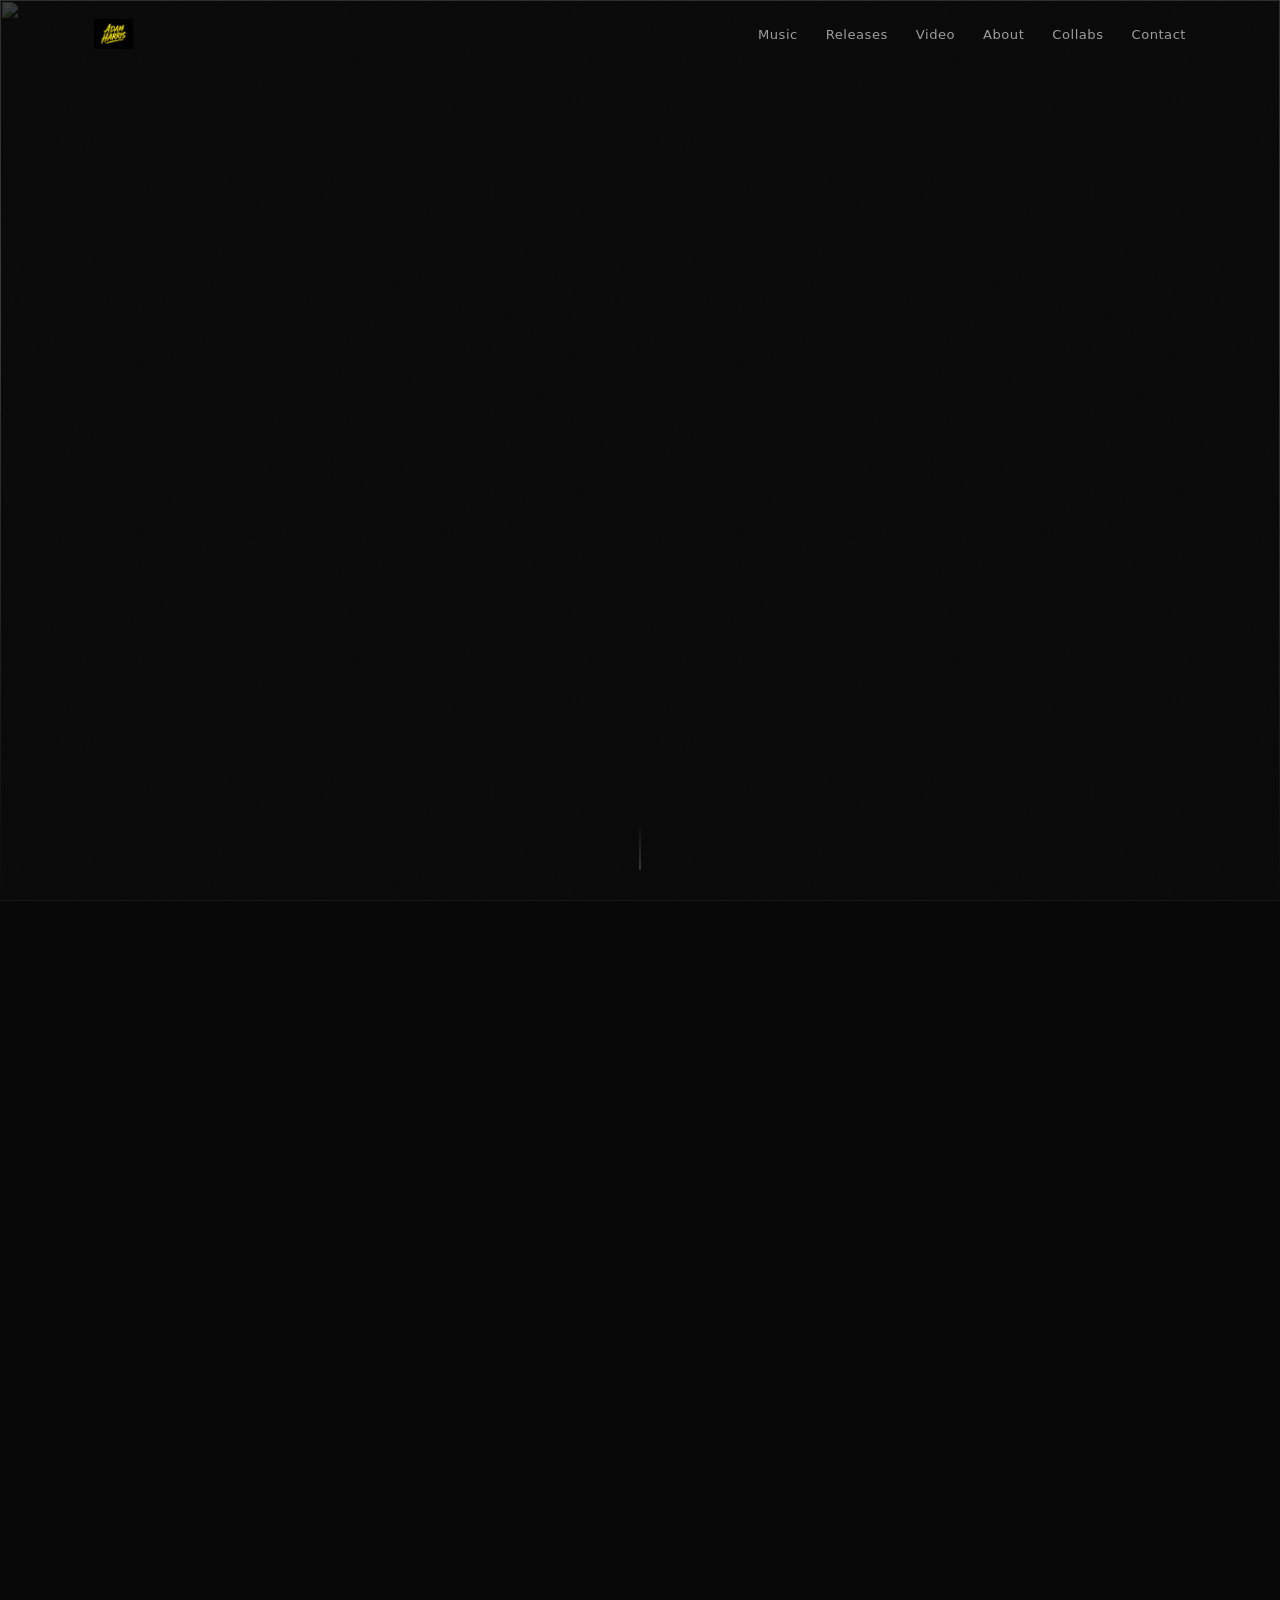
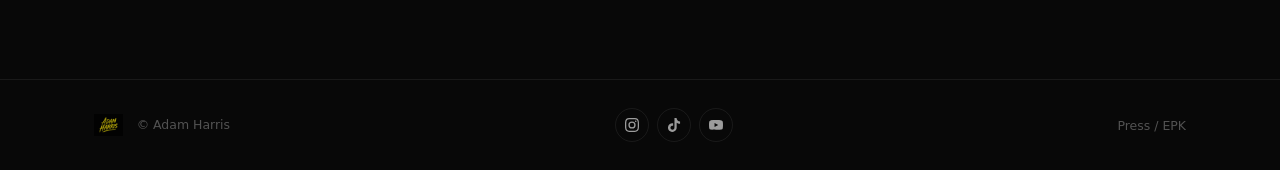
==== commit 328dbd06: "Update index.html" ====
--- a/index.html
+++ b/index.html
@@ -78,11 +78,11 @@
               <path d="M12 0C5.4 0 0 5.4 0 12s5.4 12 12 12 12-5.4 12-12S18.66 0 12 0zm5.521 17.34c-.24.359-.66.48-1.021.24-2.82-1.74-6.36-2.101-10.561-1.141-.418.122-.779-.179-.899-.539-.12-.421.18-.78.54-.9 4.56-1.021 8.52-.6 11.64 1.32.42.18.479.659.301 1.02zm1.44-3.3c-.301.42-.841.6-1.262.3-3.239-1.98-8.159-2.58-11.939-1.38-.479.12-1.02-.12-1.14-.6-.12-.48.12-1.021.6-1.141C9.6 9.9 15 10.561 18.72 12.84c.361.181.54.78.241 1.2zm.12-3.36C15.24 8.4 8.82 8.16 5.16 9.301c-.6.179-1.2-.181-1.38-.721-.18-.601.18-1.2.72-1.381 4.26-1.26 11.28-1.02 15.721 1.621.539.3.719 1.02.419 1.56-.299.421-1.02.599-1.559.3z"/>
             </svg>
           </a>
-          <!-- Apple Music — clean path only, no distortion -->
+          <!-- Apple Music -->
           <a href="https://music.apple.com/gb/artist/adam-harris/1852372303"
              target="_blank" rel="noopener" aria-label="Apple Music" class="sicon">
             <svg viewBox="0 0 24 24" fill="currentColor" aria-hidden="true">
-              <path d="M18.15 4.39c-1.06 1.22-2.77 2.17-4.47 2.04-.22-1.7.62-3.5 1.59-4.61C16.32.6 18.14-.29 19.67 0c.19 1.74-.51 3.17-1.52 4.39zM19.64 6.8c-2.48-.14-4.59 1.41-5.78 1.41-1.2 0-3.02-1.34-5-1.3-2.58.04-4.97 1.5-6.29 3.81-2.69 4.65-.7 11.55 1.91 15.34 1.28 1.87 2.81 3.94 4.81 3.87 1.93-.08 2.66-1.24 4.99-1.24 2.32 0 2.98 1.24 5 1.2 2.09-.04 3.4-1.87 4.68-3.74 1.47-2.14 2.07-4.21 2.1-4.32-.05-.02-4.03-1.55-4.07-6.14-.04-3.84 3.13-5.68 3.27-5.77-1.79-2.64-4.57-2.94-5.62-3.02z"/>
+              <path d="M23.994 6.124a9.23 9.23 0 00-.24-2.19c-.317-1.31-1.062-2.31-2.18-3.043a5.022 5.022 0 00-1.877-.726 10.496 10.496 0 00-1.564-.15c-.04-.003-.083-.01-.124-.013H5.986c-.152.01-.303.017-.455.026C4.786.07 4.043.15 3.34.428 2.004.958 1.04 1.88.475 3.208c-.192.448-.292.925-.363 1.408-.056.392-.088.785-.1 1.18 0 .032-.007.062-.01.093v12.223c.01.14.017.283.027.424.05.815.154 1.624.497 2.373.65 1.42 1.738 2.353 3.234 2.801.42.127.856.187 1.293.228.428.04.858.056 1.287.067.094.003.188.01.282.01h11.522c.593 0 1.183-.038 1.77-.15 1.41-.274 2.606-1.074 3.372-2.27.408-.64.67-1.35.78-2.077.042-.28.063-.563.07-.847.003-.052.01-.104.01-.157V6.16c-.003-.012-.003-.024-.005-.036zM12.5 17.5a2 2 0 110-4 2 2 0 010 4zm4-8.75l-7 1.65V17.5a2 2 0 01-4 0v-4.5l7-1.65V7.25l7-1.65v2l-3 .15z"/>
             </svg>
           </a>
           <!-- YouTube -->
@@ -262,7 +262,6 @@
           <div class="vitem">
             <div class="vwrap vwrap--ph">
               <div class="vph-inner">
-                <img src="assets/logo/logo_main.png" alt="" class="vph-logo" aria-hidden="true" />
                 <p class="vph-text">More videos<br>coming soon</p>
                 <a href="https://www.youtube.com/@itsadamharris"
                    target="_blank" rel="noopener" class="btn-outline btn-outline--sm">Visit Channel</a>
@@ -323,7 +322,7 @@
           <p class="collab-body">
             Adam Harris is open to working with producers, songwriters, artists, and visual directors. If you're building something meaningful — reach out.
           </p>
-          <a href="mailto:contact@itsadamharris.com" class="btn-solid">Start a Conversation</a>
+          <a href="/cdn-cgi/l/email-protection#c8aba7a6bca9abbc88a1bcbba9aca9a5a0a9babaa1bbe6aba7a5" class="btn-solid">Start a Conversation</a>
         </div>
       </div>
     </section>
@@ -336,8 +335,8 @@
         <p class="eyebrow">Get in Touch</p>
         <h2 class="sh">Contact</h2>
         <p class="contact-sub">For collaborations, press, or booking enquiries:</p>
-        <a href="mailto:contact@itsadamharris.com" class="contact-email">
-          contact@itsadamharris.com
+        <a href="/cdn-cgi/l/email-protection#dcbfb3b2a8bdbfa89cb5a8afbdb8bdb1b4bdaeaeb5aff2bfb3b1" class="contact-email">
+          <span class="__cf_email__" data-cfemail="781b17160c191b0c38110c0b191c191510190a0a110b561b1715">[email&#160;protected]</span>
         </a>
         <div class="contact-socials">
           <a href="https://open.spotify.com/artist/0UfxZqpIdQ5MnFedukGl5V"
@@ -346,7 +345,7 @@
           </a>
           <a href="https://music.apple.com/gb/artist/adam-harris/1852372303"
              target="_blank" rel="noopener" aria-label="Apple Music" class="sicon">
-            <svg viewBox="0 0 24 24" fill="currentColor"><path d="M18.15 4.39c-1.06 1.22-2.77 2.17-4.47 2.04-.22-1.7.62-3.5 1.59-4.61C16.32.6 18.14-.29 19.67 0c.19 1.74-.51 3.17-1.52 4.39zM19.64 6.8c-2.48-.14-4.59 1.41-5.78 1.41-1.2 0-3.02-1.34-5-1.3-2.58.04-4.97 1.5-6.29 3.81-2.69 4.65-.7 11.55 1.91 15.34 1.28 1.87 2.81 3.94 4.81 3.87 1.93-.08 2.66-1.24 4.99-1.24 2.32 0 2.98 1.24 5 1.2 2.09-.04 3.4-1.87 4.68-3.74 1.47-2.14 2.07-4.21 2.1-4.32-.05-.02-4.03-1.55-4.07-6.14-.04-3.84 3.13-5.68 3.27-5.77-1.79-2.64-4.57-2.94-5.62-3.02z"/></svg>
+            <svg viewBox="0 0 24 24" fill="currentColor"><path d="M23.994 6.124a9.23 9.23 0 00-.24-2.19c-.317-1.31-1.062-2.31-2.18-3.043a5.022 5.022 0 00-1.877-.726 10.496 10.496 0 00-1.564-.15c-.04-.003-.083-.01-.124-.013H5.986c-.152.01-.303.017-.455.026C4.786.07 4.043.15 3.34.428 2.004.958 1.04 1.88.475 3.208c-.192.448-.292.925-.363 1.408-.056.392-.088.785-.1 1.18 0 .032-.007.062-.01.093v12.223c.01.14.017.283.027.424.05.815.154 1.624.497 2.373.65 1.42 1.738 2.353 3.234 2.801.42.127.856.187 1.293.228.428.04.858.056 1.287.067.094.003.188.01.282.01h11.522c.593 0 1.183-.038 1.77-.15 1.41-.274 2.606-1.074 3.372-2.27.408-.64.67-1.35.78-2.077.042-.28.063-.563.07-.847.003-.052.01-.104.01-.157V6.16c-.003-.012-.003-.024-.005-.036zM12.5 17.5a2 2 0 110-4 2 2 0 010 4zm4-8.75l-7 1.65V17.5a2 2 0 01-4 0v-4.5l7-1.65V7.25l7-1.65v2l-3 .15z"/></svg>
           </a>
           <a href="https://www.youtube.com/@itsadamharris"
              target="_blank" rel="noopener" aria-label="YouTube" class="sicon">
@@ -392,7 +391,7 @@
     </div>
   </footer>
 
-  <script>
+  <script data-cfasync="false" src="/cdn-cgi/scripts/5c5dd728/cloudflare-static/email-decode.min.js"></script><script>
     // ── Year
     document.getElementById("year").textContent = new Date().getFullYear();
 
@@ -435,15 +434,4 @@
     // ── Smooth scroll for anchor links
     document.querySelectorAll('a[href^="#"]').forEach(a => {
       a.addEventListener("click", e => {
-        const target = document.querySelector(a.getAttribute("href"));
-        if (target) {
-          e.preventDefault();
-          const offset = nav.offsetHeight;
-          const top = target.getBoundingClientRect().top + window.scrollY - offset;
-          window.scrollTo({ top, behavior: "smooth" });
-        }
-      });
-    });
-  </script>
-</body>
-</html>
+        const target = document.querySelector(a.getAttribut
--- a/style.css
+++ b/style.css
@@ -1,98 +1,98 @@
-/* ══════════════════════════════════════════
+/* ══════════════════════════════════════════════
    ADAM HARRIS — itsadamharris.com
-   Style Sheet
-══════════════════════════════════════════ */
+   Complete Stylesheet v3
+══════════════════════════════════════════════ */
 
 :root {
-  --bg: #080808;
-  --bg2: #0f0f0f;
-  --bg3: #141414;
-  --border: rgba(255,255,255,0.08);
-  --border-hover: rgba(255,255,255,0.22);
-  --text: #ffffff;
-  --text-dim: rgba(255,255,255,0.62);
-  --text-faint: rgba(255,255,255,0.35);
-  --accent: #ffffff;
-  --font-display: 'Cormorant Garamond', Georgia, serif;
-  --font-body: 'DM Sans', system-ui, sans-serif;
-  --sc-max: 1140px;
-  --radius: 18px;
-}
-
+  --bg:         #080808;
+  --bg2:        #0d0d0d;
+  --bg3:        #131313;
+  --border:     rgba(255,255,255,0.07);
+  --border-h:   rgba(255,255,255,0.20);
+  --text:       #ffffff;
+  --dim:        rgba(255,255,255,0.60);
+  --faint:      rgba(255,255,255,0.30);
+  --max:        1140px;
+  --r:          16px;
+  --font-d:     'Cormorant Garamond', Georgia, serif;
+  --font-b:     'DM Sans', system-ui, sans-serif;
+}
+
+/* ── Reset ── */
 *, *::before, *::after { box-sizing: border-box; margin: 0; padding: 0; }
-
 html { scroll-behavior: smooth; }
-
 body {
   background: var(--bg);
   color: var(--text);
-  font-family: var(--font-body);
+  font-family: var(--font-b);
   font-size: 16px;
   line-height: 1.6;
   -webkit-font-smoothing: antialiased;
-}
-
-img { display: block; max-width: 100%; }
+  overflow-x: hidden;
+}
+img { display: block; max-width: 100%; height: auto; }
 a { color: inherit; text-decoration: none; }
 
-/* ── Section container ── */
+/* ── Container ── */
 .sc {
-  max-width: var(--sc-max);
+  max-width: var(--max);
   margin: 0 auto;
   padding: 0 24px;
 }
 
-/* ── Eyebrow label ── */
+/* ── Eyebrow ── */
 .eyebrow {
-  font-family: var(--font-body);
-  font-size: 0.7rem;
+  font-family: var(--font-b);
+  font-size: 0.68rem;
   font-weight: 500;
-  letter-spacing: 3px;
+  letter-spacing: 3.5px;
   text-transform: uppercase;
-  color: var(--text-faint);
-  margin-bottom: 14px;
+  color: var(--faint);
+  margin-bottom: 12px;
+  display: block;
 }
 
 /* ── Section heading ── */
 .sh {
-  font-family: var(--font-display);
-  font-size: 2.8rem;
+  font-family: var(--font-d);
+  font-size: clamp(2rem, 4vw, 3rem);
   font-weight: 300;
-  letter-spacing: -0.5px;
-  margin-bottom: 40px;
-}
-
-/* ══════════════════════════════════════════
+  letter-spacing: -0.3px;
+  margin-bottom: 44px;
+  line-height: 1.1;
+}
+
+/* ══════════════════════════════════════════════
    SCROLL REVEAL
-══════════════════════════════════════════ */
+══════════════════════════════════════════════ */
 .reveal {
   opacity: 0;
-  transform: translateY(28px);
-  transition: opacity 0.75s cubic-bezier(0.22,1,0.36,1), transform 0.75s cubic-bezier(0.22,1,0.36,1);
-}
-.reveal.revealed {
-  opacity: 1;
-  transform: none;
-}
-
-/* ══════════════════════════════════════════
+  transform: translateY(24px);
+  transition: opacity 0.8s cubic-bezier(0.22,1,0.36,1),
+              transform 0.8s cubic-bezier(0.22,1,0.36,1);
+}
+.reveal.revealed { opacity: 1; transform: none; }
+
+/* ══════════════════════════════════════════════
    BUTTONS
-══════════════════════════════════════════ */
+══════════════════════════════════════════════ */
 .btn-solid {
   display: inline-flex;
   align-items: center;
   justify-content: center;
+  gap: 6px;
   background: #fff;
   color: #000;
   border: 1px solid #fff;
   border-radius: 999px;
-  padding: 13px 28px;
-  font-family: var(--font-body);
-  font-size: 0.9rem;
+  padding: 13px 30px;
+  font-family: var(--font-b);
+  font-size: 0.88rem;
   font-weight: 500;
-  letter-spacing: 0.3px;
+  letter-spacing: 0.2px;
   cursor: pointer;
-  transition: background 0.22s, color 0.22s;
+  transition: background 0.22s, color 0.22s, border-color 0.22s;
+  white-space: nowrap;
 }
 .btn-solid:hover { background: transparent; color: #fff; }
 
@@ -101,38 +101,41 @@
   align-items: center;
   justify-content: center;
   background: transparent;
-  color: #fff;
-  border: 1px solid rgba(255,255,255,0.55);
+  color: rgba(255,255,255,0.85);
+  border: 1px solid rgba(255,255,255,0.38);
   border-radius: 999px;
-  padding: 13px 28px;
-  font-family: var(--font-body);
-  font-size: 0.9rem;
+  padding: 13px 30px;
+  font-family: var(--font-b);
+  font-size: 0.88rem;
   font-weight: 400;
   cursor: pointer;
-  transition: border-color 0.22s, background 0.22s;
-}
-.btn-ghost:hover { border-color: #fff; background: rgba(255,255,255,0.06); }
+  transition: border-color 0.22s, background 0.22s, color 0.22s;
+  white-space: nowrap;
+}
+.btn-ghost:hover { border-color: #fff; color: #fff; background: rgba(255,255,255,0.05); }
 
 .btn-outline {
   display: inline-flex;
   align-items: center;
   justify-content: center;
   background: transparent;
-  color: rgba(255,255,255,0.78);
+  color: var(--dim);
   border: 1px solid var(--border);
   border-radius: 999px;
-  padding: 10px 20px;
-  font-family: var(--font-body);
-  font-size: 0.85rem;
+  padding: 9px 20px;
+  font-family: var(--font-b);
+  font-size: 0.82rem;
+  font-weight: 400;
   cursor: pointer;
   transition: border-color 0.22s, color 0.22s;
-}
-.btn-outline:hover { border-color: var(--border-hover); color: #fff; }
-.btn-outline--sm { padding: 8px 16px; font-size: 0.8rem; }
-
-/* ══════════════════════════════════════════
+  white-space: nowrap;
+}
+.btn-outline:hover { border-color: var(--border-h); color: #fff; }
+.btn-outline--sm { padding: 7px 16px; font-size: 0.78rem; }
+
+/* ══════════════════════════════════════════════
    SOCIAL ICONS
-══════════════════════════════════════════ */
+══════════════════════════════════════════════ */
 .sicon {
   display: inline-flex;
   align-items: center;
@@ -140,132 +143,160 @@
   width: 40px; height: 40px;
   border-radius: 50%;
   border: 1px solid var(--border);
-  color: var(--text-dim);
+  color: var(--dim);
+  flex-shrink: 0;
   transition: border-color 0.22s, color 0.22s;
 }
-.sicon svg { width: 16px; height: 16px; }
-.sicon:hover { border-color: var(--border-hover); color: #fff; }
+.sicon svg { width: 16px; height: 16px; flex-shrink: 0; }
+.sicon:hover { border-color: var(--border-h); color: #fff; }
 .sicon--sm { width: 34px; height: 34px; }
 .sicon--sm svg { width: 14px; height: 14px; }
 
-/* ══════════════════════════════════════════
+/* ══════════════════════════════════════════════
    NAV BAR
-══════════════════════════════════════════ */
+   — transparent at top, glass on scroll
+   — no background color bleeding into logo
+══════════════════════════════════════════════ */
 .nav-bar {
   position: fixed;
   top: 0; left: 0; right: 0;
-  z-index: 100;
-  transition: background 0.35s, border-color 0.35s;
+  z-index: 200;
+  /* Transparent until scrolled */
 }
 .nav-bar.scrolled {
-  background: rgba(8,8,8,0.88);
-  backdrop-filter: blur(14px);
-  -webkit-backdrop-filter: blur(14px);
+  background: rgba(8,8,8,0.90);
+  backdrop-filter: blur(16px);
+  -webkit-backdrop-filter: blur(16px);
   border-bottom: 1px solid var(--border);
 }
 .nav-inner {
-  max-width: var(--sc-max);
+  max-width: var(--max);
   margin: 0 auto;
   padding: 0 24px;
-  height: 66px;
+  height: 68px;
   display: flex;
   align-items: center;
   justify-content: space-between;
-}
-.nav-logo img { height: 26px; width: auto; opacity: 0.92; }
+  gap: 16px;
+}
+/* Logo — no background, just the image */
+.nav-logo {
+  display: flex;
+  align-items: center;
+  flex-shrink: 0;
+}
+.nav-logo img {
+  height: 30px;
+  width: auto;
+  display: block;
+  /* Ensure no box around it */
+  background: transparent;
+  border: none;
+  padding: 0;
+}
 .nav-links {
   display: flex;
+  align-items: center;
   gap: 28px;
 }
 .nav-links a {
   font-size: 0.82rem;
   font-weight: 400;
   letter-spacing: 0.5px;
-  color: var(--text-dim);
+  color: var(--dim);
   transition: color 0.2s;
+  white-space: nowrap;
 }
 .nav-links a:hover { color: #fff; }
 
-/* Burger */
+/* Burger button */
 .burger {
   display: none;
   flex-direction: column;
+  justify-content: center;
   gap: 5px;
   background: none;
   border: none;
   cursor: pointer;
-  padding: 4px;
+  padding: 6px;
+  flex-shrink: 0;
 }
 .burger span {
   display: block;
   width: 22px; height: 1.5px;
-  background: var(--text-dim);
-  transition: transform 0.25s, opacity 0.25s;
-}
+  background: var(--dim);
+  transition: transform 0.25s, opacity 0.25s, background 0.2s;
+}
+.burger:hover span { background: #fff; }
 .burger.open span:nth-child(1) { transform: translateY(6.5px) rotate(45deg); }
 .burger.open span:nth-child(2) { opacity: 0; }
 .burger.open span:nth-child(3) { transform: translateY(-6.5px) rotate(-45deg); }
 
-/* Mobile nav */
+/* Mobile nav dropdown */
 .mobile-nav {
   display: none;
   flex-direction: column;
   background: rgba(8,8,8,0.97);
   border-top: 1px solid var(--border);
-  padding: 20px 24px 28px;
-  gap: 0;
+  padding: 8px 0 24px;
 }
 .mobile-nav.open { display: flex; }
 .mobile-nav a {
-  padding: 14px 0;
-  font-size: 1.1rem;
+  padding: 16px 24px;
+  font-size: 1.05rem;
   font-weight: 300;
-  color: var(--text-dim);
+  color: var(--dim);
   border-bottom: 1px solid var(--border);
-  transition: color 0.2s;
+  transition: color 0.2s, background 0.2s;
 }
 .mobile-nav a:last-child { border-bottom: none; }
-.mobile-nav a:hover { color: #fff; }
-
-/* ══════════════════════════════════════════
+.mobile-nav a:hover { color: #fff; background: rgba(255,255,255,0.02); }
+
+/* ══════════════════════════════════════════════
    1. HERO
-══════════════════════════════════════════ */
+══════════════════════════════════════════════ */
 .hero {
   position: relative;
+  width: 100%;
   min-height: 100svh;
+  min-height: 100vh; /* fallback */
   display: flex;
   align-items: center;
   justify-content: center;
   overflow: hidden;
 }
 
-/* Background */
+/* Background layer */
 .hero-bg {
   position: absolute;
   inset: 0;
   z-index: 0;
 }
 .hero-bg-img {
+  position: absolute;
+  inset: 0;
   width: 100%; height: 100%;
   object-fit: cover;
-  object-position: center top;
-  filter: brightness(0.38) saturate(0.7);
+  object-position: center 20%;
+  filter: brightness(0.32) saturate(0.65);
 }
 .hero-overlay {
   position: absolute; inset: 0;
-  background: linear-gradient(
-    to bottom,
-    rgba(8,8,8,0.25) 0%,
-    rgba(8,8,8,0.18) 40%,
-    rgba(8,8,8,0.65) 75%,
-    rgba(8,8,8,1) 100%
-  );
-}
+  background:
+    linear-gradient(to bottom,
+      rgba(8,8,8,0.30) 0%,
+      rgba(8,8,8,0.10) 35%,
+      rgba(8,8,8,0.55) 70%,
+      rgba(8,8,8,1.00) 100%
+    );
+}
+/* Subtle film grain */
 .hero-grain {
   position: absolute; inset: 0;
-  background-image: url("data:image/svg+xml,%3Csvg viewBox='0 0 256 256' xmlns='http://www.w3.org/2000/svg'%3E%3Cfilter id='noise'%3E%3CfeTurbulence type='fractalNoise' baseFrequency='0.9' numOctaves='4' stitchTiles='stitch'/%3E%3C/filter%3E%3Crect width='100%25' height='100%25' filter='url(%23noise)' opacity='0.04'/%3E%3C/svg%3E");
-  opacity: 0.6;
+  opacity: 0.35;
   pointer-events: none;
+  background-image: url("data:image/svg+xml,%3Csvg xmlns='http://www.w3.org/2000/svg' width='300' height='300'%3E%3Cfilter id='n'%3E%3CfeTurbulence type='fractalNoise' baseFrequency='0.85' numOctaves='4' stitchTiles='stitch'/%3E%3C/filter%3E%3Crect width='300' height='300' filter='url(%23n)' opacity='0.07'/%3E%3C/svg%3E");
+  background-size: 300px 300px;
 }
 
 /* Content */
@@ -273,33 +304,52 @@
   position: relative;
   z-index: 1;
   text-align: center;
-  padding: 0 24px;
-  padding-top: 66px;
+  padding: 80px 24px 80px;
+  width: 100%;
 }
 .hero-eyebrow {
-  font-family: var(--font-body);
-  font-size: 0.7rem;
+  font-family: var(--font-b);
+  font-size: 0.68rem;
   font-weight: 400;
   letter-spacing: 4px;
   text-transform: uppercase;
-  color: var(--text-faint);
-  margin-bottom: 18px;
+  color: var(--faint);
+  margin-bottom: 20px;
+  display: block;
 }
 .hero-name {
-  font-family: var(--font-display);
-  font-size: clamp(4.5rem, 12vw, 9.5rem);
+  font-family: var(--font-d);
+  font-size: clamp(5rem, 14vw, 11rem);
   font-weight: 300;
-  line-height: 0.92;
-  letter-spacing: -2px;
-  margin-bottom: 24px;
+  line-height: 0.9;
+  letter-spacing: -3px;
+  margin-bottom: 28px;
+  display: block;
+}
+.hero-name-line { display: block; }
+/* Subtle stagger on hero name lines */
+.hero-name-line:nth-child(1) { transition-delay: 0.1s; }
+.hero-name-line:nth-child(2) { transition-delay: 0.2s; }
+
+.hero-divider {
+  width: 40px;
+  height: 1px;
+  background: rgba(255,255,255,0.25);
+  margin: 0 auto 22px;
 }
 .hero-release {
   font-size: 0.88rem;
-  color: var(--text-dim);
-  letter-spacing: 0.5px;
+  color: var(--dim);
+  letter-spacing: 0.3px;
   margin-bottom: 32px;
 }
-.hero-release em { color: #fff; font-style: italic; font-family: var(--font-display); font-size: 1rem; }
+.hero-release em {
+  color: #fff;
+  font-style: italic;
+  font-family: var(--font-d);
+  font-size: 1rem;
+}
+
 .hero-btns {
   display: flex;
   gap: 12px;
@@ -314,160 +364,196 @@
   flex-wrap: wrap;
 }
 
-/* Scroll hint */
+/* Scroll line hint */
 .scroll-hint {
   position: absolute;
-  bottom: 28px;
+  bottom: 30px;
   left: 50%;
   transform: translateX(-50%);
   z-index: 1;
 }
 .scroll-hint span {
   display: block;
-  width: 1px;
-  height: 46px;
-  background: linear-gradient(to bottom, transparent, rgba(255,255,255,0.4));
+  width: 1px; height: 48px;
+  background: linear-gradient(to bottom, transparent, rgba(255,255,255,0.35));
   margin: 0 auto;
-  animation: scrollPulse 2s ease-in-out infinite;
-}
-@keyframes scrollPulse {
-  0%, 100% { opacity: 0.3; transform: scaleY(0.7); transform-origin: top; }
-  50% { opacity: 1; transform: scaleY(1); }
-}
-
-/* ══════════════════════════════════════════
+  animation: scrollLine 2.2s ease-in-out infinite;
+}
+@keyframes scrollLine {
+  0%,100% { opacity: 0.2; transform: scaleY(0.6); transform-origin: top; }
+  50%      { opacity: 1;   transform: scaleY(1); }
+}
+
+/* ══════════════════════════════════════════════
    2. LATEST RELEASE
-══════════════════════════════════════════ */
+══════════════════════════════════════════════ */
 .release {
-  padding: 100px 0;
+  padding: 96px 0;
   border-top: 1px solid var(--border);
 }
 .release-grid {
   display: grid;
-  grid-template-columns: 1fr 1.2fr;
-  gap: 52px;
-  align-items: center;
-}
-.release-art {
-  position: relative;
+  grid-template-columns: 1fr 1.15fr;
+  gap: 56px;
+  align-items: start;
 }
 .release-art img {
   width: 100%;
-  aspect-ratio: 1/1;
+  aspect-ratio: 1 / 1;
   object-fit: cover;
-  border-radius: var(--radius);
+  border-radius: var(--r);
   border: 1px solid var(--border);
-  box-shadow: 0 30px 80px rgba(0,0,0,0.7);
+  box-shadow: 0 32px 90px rgba(0,0,0,0.72);
 }
 .release-title {
-  font-family: var(--font-display);
-  font-size: 3.8rem;
+  font-family: var(--font-d);
+  font-size: clamp(2.6rem, 5vw, 4rem);
   font-weight: 300;
   letter-spacing: -1px;
-  margin-bottom: 8px;
+  line-height: 1;
+  margin-bottom: 10px;
 }
 .release-meta {
-  font-size: 0.82rem;
-  color: var(--text-faint);
+  font-size: 0.8rem;
+  color: var(--faint);
   letter-spacing: 0.5px;
-  margin-bottom: 20px;
-}
+  margin-bottom: 22px;
+}
+
+/* BBC Credibility Badge */
 .bbc-badge {
   display: inline-flex;
   align-items: center;
-  gap: 10px;
-  border: 1px solid var(--border);
-  border-radius: 999px;
-  padding: 7px 14px 7px 8px;
+  gap: 12px;
+  border: 1px solid rgba(255,255,255,0.14);
+  background: rgba(255,255,255,0.03);
+  border-radius: 10px;
+  padding: 10px 16px;
   margin-bottom: 24px;
 }
-.bbc-box {
+.bbc-badge-logo {
+  display: flex;
+  flex-direction: column;
+  align-items: flex-start;
+  gap: 2px;
+  flex-shrink: 0;
+}
+.bbc-block {
   background: #fff;
   color: #000;
-  font-size: 0.65rem;
+  font-family: var(--font-b);
+  font-size: 0.7rem;
   font-weight: 700;
-  letter-spacing: 2px;
-  padding: 3px 7px;
-  border-radius: 4px;
-}
-.bbc-text {
-  font-size: 0.78rem;
-  color: var(--text-dim);
-  letter-spacing: 0.3px;
-}
+  letter-spacing: 2.5px;
+  padding: 2px 6px;
+  border-radius: 3px;
+  line-height: 1.4;
+}
+.bbc-introducing {
+  font-family: var(--font-b);
+  font-size: 0.58rem;
+  letter-spacing: 1.5px;
+  text-transform: uppercase;
+  color: var(--faint);
+  padding-left: 1px;
+}
+.bbc-badge-text {
+  font-size: 0.82rem;
+  color: var(--dim);
+  font-weight: 400;
+}
+
 .spotify-embed {
   margin-bottom: 20px;
   border-radius: 12px;
   overflow: hidden;
-}
-.release-btns {
-  display: flex;
-  gap: 10px;
-  flex-wrap: wrap;
-}
-
-/* ══════════════════════════════════════════
+  background: #000;
+}
+.release-btns { display: flex; gap: 10px; flex-wrap: wrap; }
+
+/* ══════════════════════════════════════════════
    3. SELECTED RELEASES
-══════════════════════════════════════════ */
+══════════════════════════════════════════════ */
 .releases {
-  padding: 100px 0;
+  padding: 96px 0;
   border-top: 1px solid var(--border);
 }
 .releases-grid {
   display: grid;
   grid-template-columns: repeat(3, 1fr);
-  gap: 20px;
-}
+  gap: 18px;
+}
+
+/* Release card */
 .rc {
-  border-radius: var(--radius);
+  border-radius: var(--r);
   overflow: hidden;
   border: 1px solid var(--border);
   background: var(--bg2);
-  transition: border-color 0.25s, transform 0.25s;
+  transition: border-color 0.25s, transform 0.3s;
 }
 .rc:hover {
-  border-color: var(--border-hover);
-  transform: translateY(-3px);
+  border-color: var(--border-h);
+  transform: translateY(-4px);
 }
 .rc-art {
   position: relative;
-  aspect-ratio: 1/1;
+  aspect-ratio: 1 / 1;
   overflow: hidden;
   background: var(--bg3);
 }
-.rc-art img {
+.rc-art > img {
   width: 100%; height: 100%;
   object-fit: cover;
-  transition: transform 0.4s;
-}
-.rc:hover .rc-art img { transform: scale(1.05); }
-
-/* Placeholder art */
-.rc-art--ph {
-  display: flex;
-  align-items: center;
-  justify-content: center;
+  transition: transform 0.4s cubic-bezier(0.22,1,0.36,1);
+}
+.rc:hover .rc-art > img { transform: scale(1.06); }
+
+/* Placeholder with logo */
+.rc-ph {
+  position: absolute; inset: 0;
+  display: flex;
+  flex-direction: column;
+  align-items: center;
+  justify-content: center;
+  gap: 10px;
   background: var(--bg3);
+  padding: 20px;
+}
+.rc-ph-logo {
+  width: 56px; height: 56px;
+  object-fit: contain;
+  opacity: 0.55;
 }
 .rc-ph-label {
-  font-family: var(--font-display);
-  font-size: 1.6rem;
+  font-family: var(--font-d);
+  font-size: 1.2rem;
   font-weight: 300;
-  color: rgba(255,255,255,0.15);
+  color: rgba(255,255,255,0.3);
   text-align: center;
   line-height: 1.2;
 }
-
-/* Overlay */
+.rc-ph-soon {
+  font-size: 0.65rem;
+  font-weight: 500;
+  letter-spacing: 2px;
+  text-transform: uppercase;
+  color: var(--faint);
+  border: 1px solid var(--border);
+  padding: 3px 9px;
+  border-radius: 999px;
+}
+
+/* Overlay + play button */
 .rc-overlay {
   position: absolute; inset: 0;
   display: flex;
   align-items: center;
   justify-content: center;
-  background: rgba(0,0,0,0);
+  background: transparent;
   transition: background 0.25s;
 }
-.rc:hover .rc-overlay { background: rgba(0,0,0,0.45); }
+.rc:hover .rc-overlay { background: rgba(0,0,0,0.42); }
 .rc-play {
   display: flex;
   align-items: center;
@@ -476,46 +562,49 @@
   border-radius: 50%;
   background: #fff;
   color: #000;
-  font-size: 1.1rem;
+  font-size: 1rem;
+  padding-left: 3px;
   opacity: 0;
-  transform: scale(0.8);
+  transform: scale(0.75);
   transition: opacity 0.25s, transform 0.25s;
-  padding-left: 3px;
 }
 .rc:hover .rc-play { opacity: 1; transform: scale(1); }
 
 .rc-info { padding: 16px 18px 18px; }
-.rc-title { font-size: 0.97rem; font-weight: 500; margin-bottom: 10px; }
-.rc-links { display: flex; gap: 8px; flex-wrap: wrap; }
+.rc-title {
+  font-size: 0.95rem;
+  font-weight: 500;
+  margin-bottom: 10px;
+}
+.rc-links { display: flex; gap: 14px; flex-wrap: wrap; }
 .rc-links a {
-  font-size: 0.75rem;
-  color: var(--text-faint);
+  font-size: 0.77rem;
+  color: var(--faint);
   border-bottom: 1px solid transparent;
   padding-bottom: 1px;
   transition: color 0.2s, border-color 0.2s;
 }
-.rc-links a:hover { color: #fff; border-color: rgba(255,255,255,0.4); }
-
-/* ══════════════════════════════════════════
+.rc-links a:hover { color: #fff; border-color: rgba(255,255,255,0.35); }
+
+/* ══════════════════════════════════════════════
    4. VIDEOS
-══════════════════════════════════════════ */
+══════════════════════════════════════════════ */
 .videos {
-  padding: 100px 0;
+  padding: 96px 0;
   border-top: 1px solid var(--border);
 }
 .video-grid {
   display: grid;
-  grid-template-columns: 1.4fr 1fr;
-  gap: 20px;
+  grid-template-columns: 1.5fr 1fr;
+  gap: 18px;
   align-items: start;
 }
-.vitem--main { grid-column: 1; }
 .vwrap {
   position: relative;
-  border-radius: var(--radius);
+  border-radius: var(--r);
   overflow: hidden;
   border: 1px solid var(--border);
-  aspect-ratio: 16/9;
+  aspect-ratio: 16 / 9;
   background: var(--bg3);
 }
 .vwrap iframe {
@@ -527,129 +616,148 @@
   display: flex;
   align-items: center;
   justify-content: center;
-  background: var(--bg3);
 }
 .vph-inner {
   text-align: center;
-  padding: 32px 24px;
+  padding: 28px 20px;
+}
+.vph-logo {
+  width: 44px; height: 44px;
+  object-fit: contain;
+  opacity: 0.4;
+  margin: 0 auto 14px;
 }
 .vph-text {
-  font-family: var(--font-display);
-  font-size: 1.4rem;
+  font-family: var(--font-d);
+  font-size: 1.3rem;
   font-weight: 300;
-  color: rgba(255,255,255,0.25);
-  margin-bottom: 20px;
+  color: rgba(255,255,255,0.22);
+  margin-bottom: 18px;
   line-height: 1.4;
 }
 .vlabel {
   margin-top: 12px;
-  font-size: 0.8rem;
-  color: var(--text-faint);
+  font-size: 0.78rem;
+  color: var(--faint);
   letter-spacing: 0.3px;
 }
 
-/* ══════════════════════════════════════════
+/* ══════════════════════════════════════════════
    5. ABOUT
-══════════════════════════════════════════ */
+══════════════════════════════════════════════ */
 .about {
-  padding: 100px 0;
+  padding: 96px 0;
   border-top: 1px solid var(--border);
 }
 .about-grid {
   display: grid;
-  grid-template-columns: 1fr 1.3fr;
+  grid-template-columns: 1fr 1.4fr;
   gap: 64px;
   align-items: center;
 }
 .about-img img {
   width: 100%;
-  aspect-ratio: 3/4;
+  aspect-ratio: 3 / 4;
   object-fit: cover;
-  border-radius: var(--radius);
+  object-position: center top;
+  border-radius: var(--r);
   border: 1px solid var(--border);
   box-shadow: 0 24px 70px rgba(0,0,0,0.65);
 }
 .about-name {
-  font-family: var(--font-display);
-  font-size: 3rem;
+  font-family: var(--font-d);
+  font-size: clamp(2.2rem, 4vw, 3rem);
   font-weight: 300;
   letter-spacing: -0.5px;
-  margin-bottom: 8px;
+  margin-bottom: 6px;
 }
 .about-tag {
-  font-size: 0.75rem;
-  letter-spacing: 1.5px;
+  font-size: 0.72rem;
+  letter-spacing: 2px;
   text-transform: uppercase;
-  color: var(--text-faint);
-  margin-bottom: 26px;
+  color: var(--faint);
+  margin-bottom: 24px;
+  display: block;
 }
 .about-p {
   font-size: 0.95rem;
-  color: var(--text-dim);
+  color: var(--dim);
   line-height: 1.8;
-  margin-bottom: 16px;
+  margin-bottom: 14px;
 }
 .about-p strong { color: #fff; font-weight: 500; }
 .about-btns { display: flex; gap: 10px; flex-wrap: wrap; margin-top: 28px; }
 
-/* ══════════════════════════════════════════
+/* ══════════════════════════════════════════════
    6. COLLABORATIONS
-══════════════════════════════════════════ */
+══════════════════════════════════════════════ */
 .collab {
-  padding: 110px 0;
+  padding: 112px 0;
   border-top: 1px solid var(--border);
   background: var(--bg2);
 }
 .collab-inner {
-  max-width: 680px;
+  max-width: 660px;
   margin: 0 auto;
   text-align: center;
   padding: 0 24px;
 }
 .collab-title {
-  font-family: var(--font-display);
-  font-size: 3.5rem;
+  font-family: var(--font-d);
+  font-size: clamp(2.8rem, 5vw, 4rem);
   font-weight: 300;
   letter-spacing: -1px;
   margin-bottom: 20px;
+  line-height: 1;
 }
 .collab-body {
-  font-size: 1rem;
-  color: var(--text-dim);
-  line-height: 1.8;
+  font-size: 0.97rem;
+  color: var(--dim);
+  line-height: 1.85;
   margin-bottom: 36px;
-  max-width: 520px;
+  max-width: 500px;
   margin-left: auto;
   margin-right: auto;
 }
 
-/* ══════════════════════════════════════════
-   7. CONTACT
-══════════════════════════════════════════ */
+/* ══════════════════════════════════════════════
+   7. CONTACT — elevated, intentional
+══════════════════════════════════════════════ */
 .contact {
-  padding: 100px 0;
+  padding: 96px 0;
   border-top: 1px solid var(--border);
 }
 .contact .sc { text-align: center; }
+.contact .sh { margin-bottom: 12px; }
 .contact-sub {
-  font-size: 0.88rem;
-  color: var(--text-faint);
+  font-size: 0.85rem;
+  color: var(--faint);
   letter-spacing: 0.3px;
-  margin-bottom: 18px;
-}
+  margin-bottom: 28px;
+}
+
+/* Large email link as centrepiece */
 .contact-email {
   display: inline-block;
-  font-family: var(--font-display);
-  font-size: clamp(1.4rem, 3.5vw, 2.6rem);
+  font-family: var(--font-d);
+  font-size: clamp(1.3rem, 3.2vw, 2.4rem);
   font-weight: 300;
-  letter-spacing: -0.5px;
+  letter-spacing: -0.3px;
   color: #fff;
-  border-bottom: 1px solid rgba(255,255,255,0.2);
-  padding-bottom: 4px;
-  margin-bottom: 40px;
-  transition: border-color 0.2s;
-}
-.contact-email:hover { border-color: rgba(255,255,255,0.65); }
+  position: relative;
+  padding-bottom: 5px;
+  margin-bottom: 52px;
+}
+.contact-email::after {
+  content: '';
+  position: absolute;
+  bottom: 0; left: 0; right: 0;
+  height: 1px;
+  background: rgba(255,255,255,0.18);
+  transition: background 0.25s;
+}
+.contact-email:hover::after { background: rgba(255,255,255,0.6); }
+
 .contact-socials {
   display: flex;
   gap: 10px;
@@ -657,15 +765,15 @@
   flex-wrap: wrap;
 }
 
-/* ══════════════════════════════════════════
+/* ══════════════════════════════════════════════
    8. FOOTER
-══════════════════════════════════════════ */
+══════════════════════════════════════════════ */
 .footer {
   border-top: 1px solid var(--border);
   padding: 28px 0;
 }
 .footer-inner {
-  max-width: var(--sc-max);
+  max-width: var(--max);
   margin: 0 auto;
   padding: 0 24px;
   display: flex;
@@ -679,38 +787,66 @@
   align-items: center;
   gap: 14px;
 }
-.footer-logo { height: 22px; width: auto; opacity: 0.7; }
-.footer-copy { font-size: 0.78rem; color: var(--text-faint); }
+.footer-logo {
+  height: 22px; width: auto;
+  opacity: 0.65;
+  background: transparent;
+}
+.footer-copy { font-size: 0.78rem; color: var(--faint); }
 .footer-mid { display: flex; gap: 8px; align-items: center; }
 .footer-epk {
   font-size: 0.78rem;
-  color: var(--text-faint);
+  color: var(--faint);
   border-bottom: 1px solid transparent;
   padding-bottom: 1px;
   transition: color 0.2s, border-color 0.2s;
 }
-.footer-epk:hover { color: #fff; border-color: rgba(255,255,255,0.4); }
-
-/* ══════════════════════════════════════════
-   RESPONSIVE
-══════════════════════════════════════════ */
+.footer-epk:hover { color: #fff; border-color: rgba(255,255,255,0.38); }
+
+/* ══════════════════════════════════════════════
+   RESPONSIVE — tablet (≤960px)
+══════════════════════════════════════════════ */
 @media (max-width: 960px) {
+  /* Show burger, hide desktop nav */
   .nav-links { display: none; }
   .burger { display: flex; }
-  .release-grid { grid-template-columns: 1fr; gap: 36px; }
-  .release-art img { max-width: 400px; margin: 0 auto; }
+
+  /* Sections */
+  .release-grid {
+    grid-template-columns: 1fr;
+    gap: 32px;
+  }
+  .release-art img { max-width: 380px; margin: 0 auto; }
+
   .releases-grid { grid-template-columns: 1fr 1fr; }
+
   .video-grid { grid-template-columns: 1fr; }
-  .about-grid { grid-template-columns: 1fr; gap: 36px; }
-  .about-img img { aspect-ratio: 4/3; max-width: 100%; }
-  .sh { font-size: 2.2rem; }
-}
-
+
+  .about-grid {
+    grid-template-columns: 1fr;
+    gap: 36px;
+  }
+  .about-img img { aspect-ratio: 4/3; }
+}
+
+/* ══════════════════════════════════════════════
+   RESPONSIVE — mobile (≤600px)
+══════════════════════════════════════════════ */
 @media (max-width: 600px) {
-  .hero-name { letter-spacing: -1px; }
+  .sc { padding: 0 18px; }
+
+  .hero-name { letter-spacing: -1.5px; }
+
   .releases-grid { grid-template-columns: 1fr; }
-  .release-title { font-size: 2.8rem; }
+
+  .release-title { font-size: 2.6rem; }
+
   .collab-title { font-size: 2.6rem; }
-  .footer-inner { flex-direction: column; align-items: flex-start; gap: 14px; }
+
+  .footer-inner { flex-direction: column; align-items: flex-start; gap: 16px; }
   .footer-mid { justify-content: flex-start; }
-}
+
+  .hero-btns { flex-direction: column; align-items: center; }
+  .hero-btns .btn-solid,
+  .hero-btns .btn-ghost { width: 220px; justify-content: center; }
+}
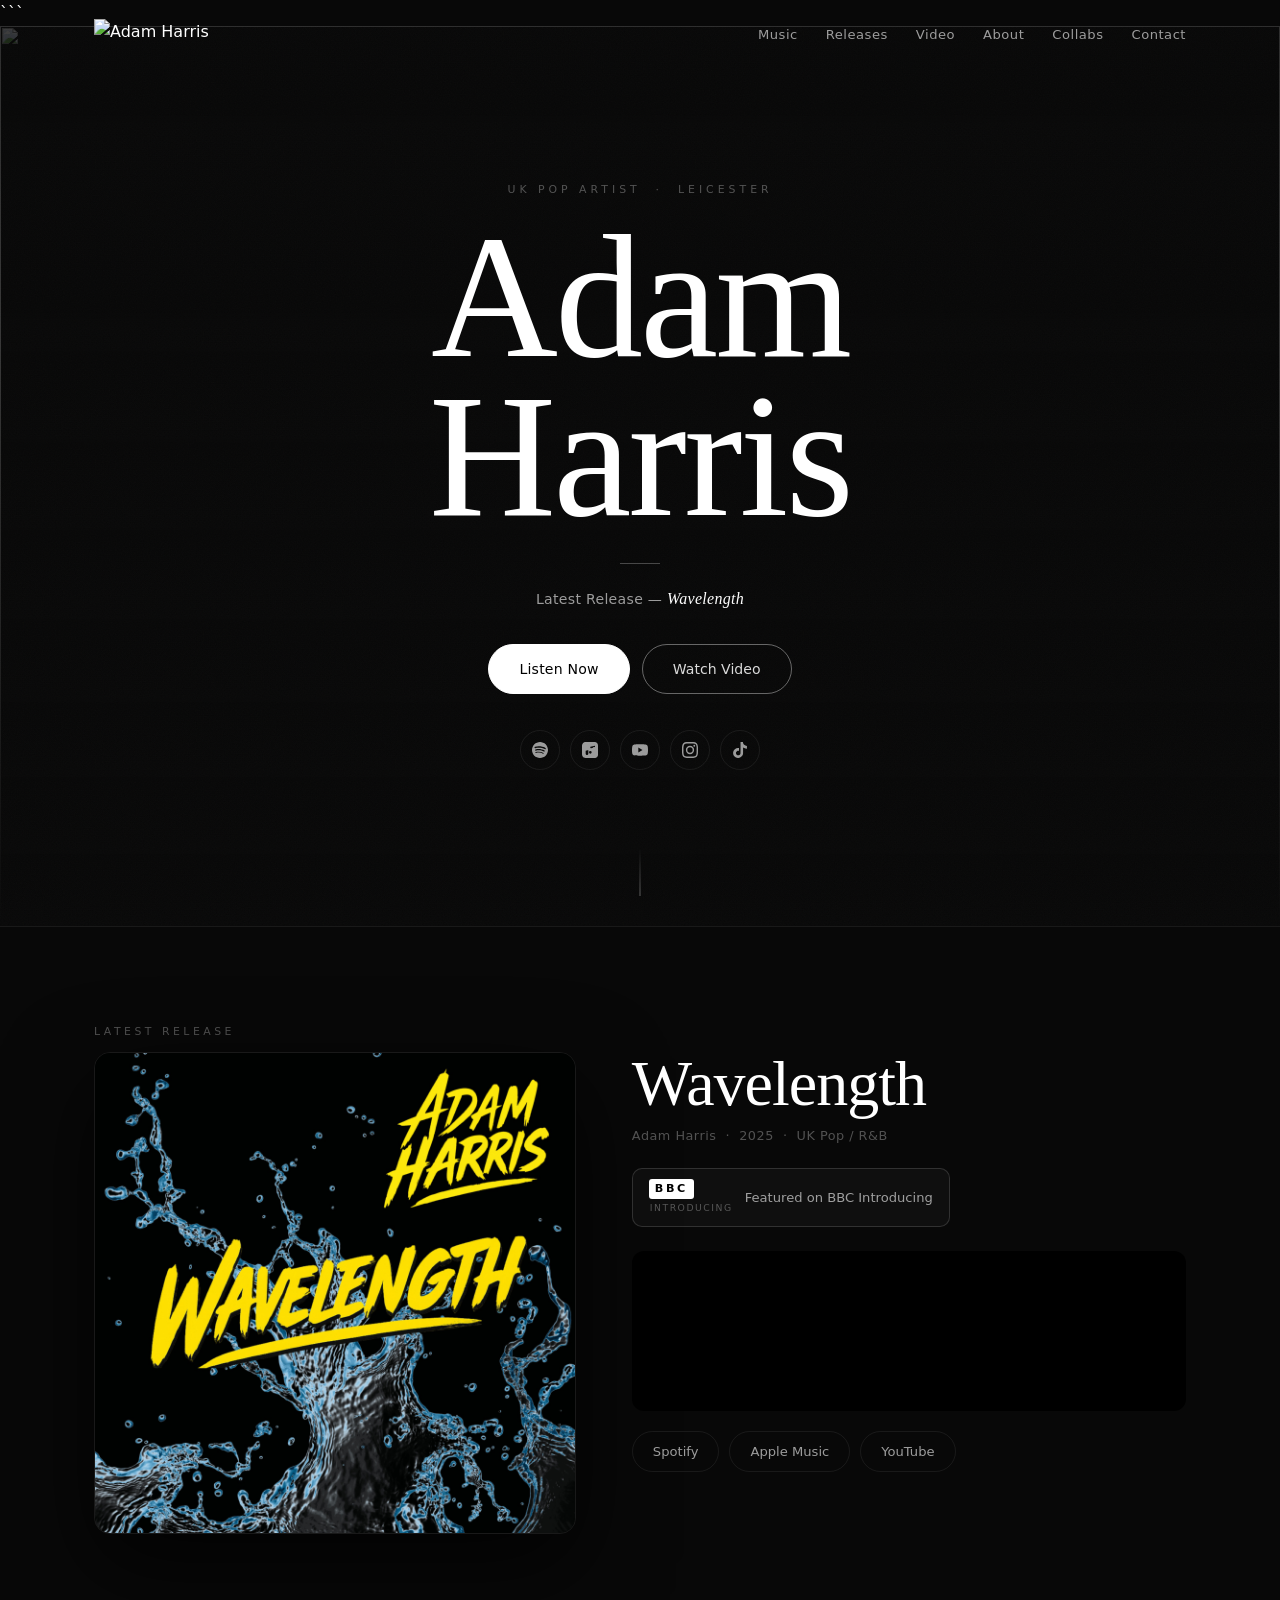
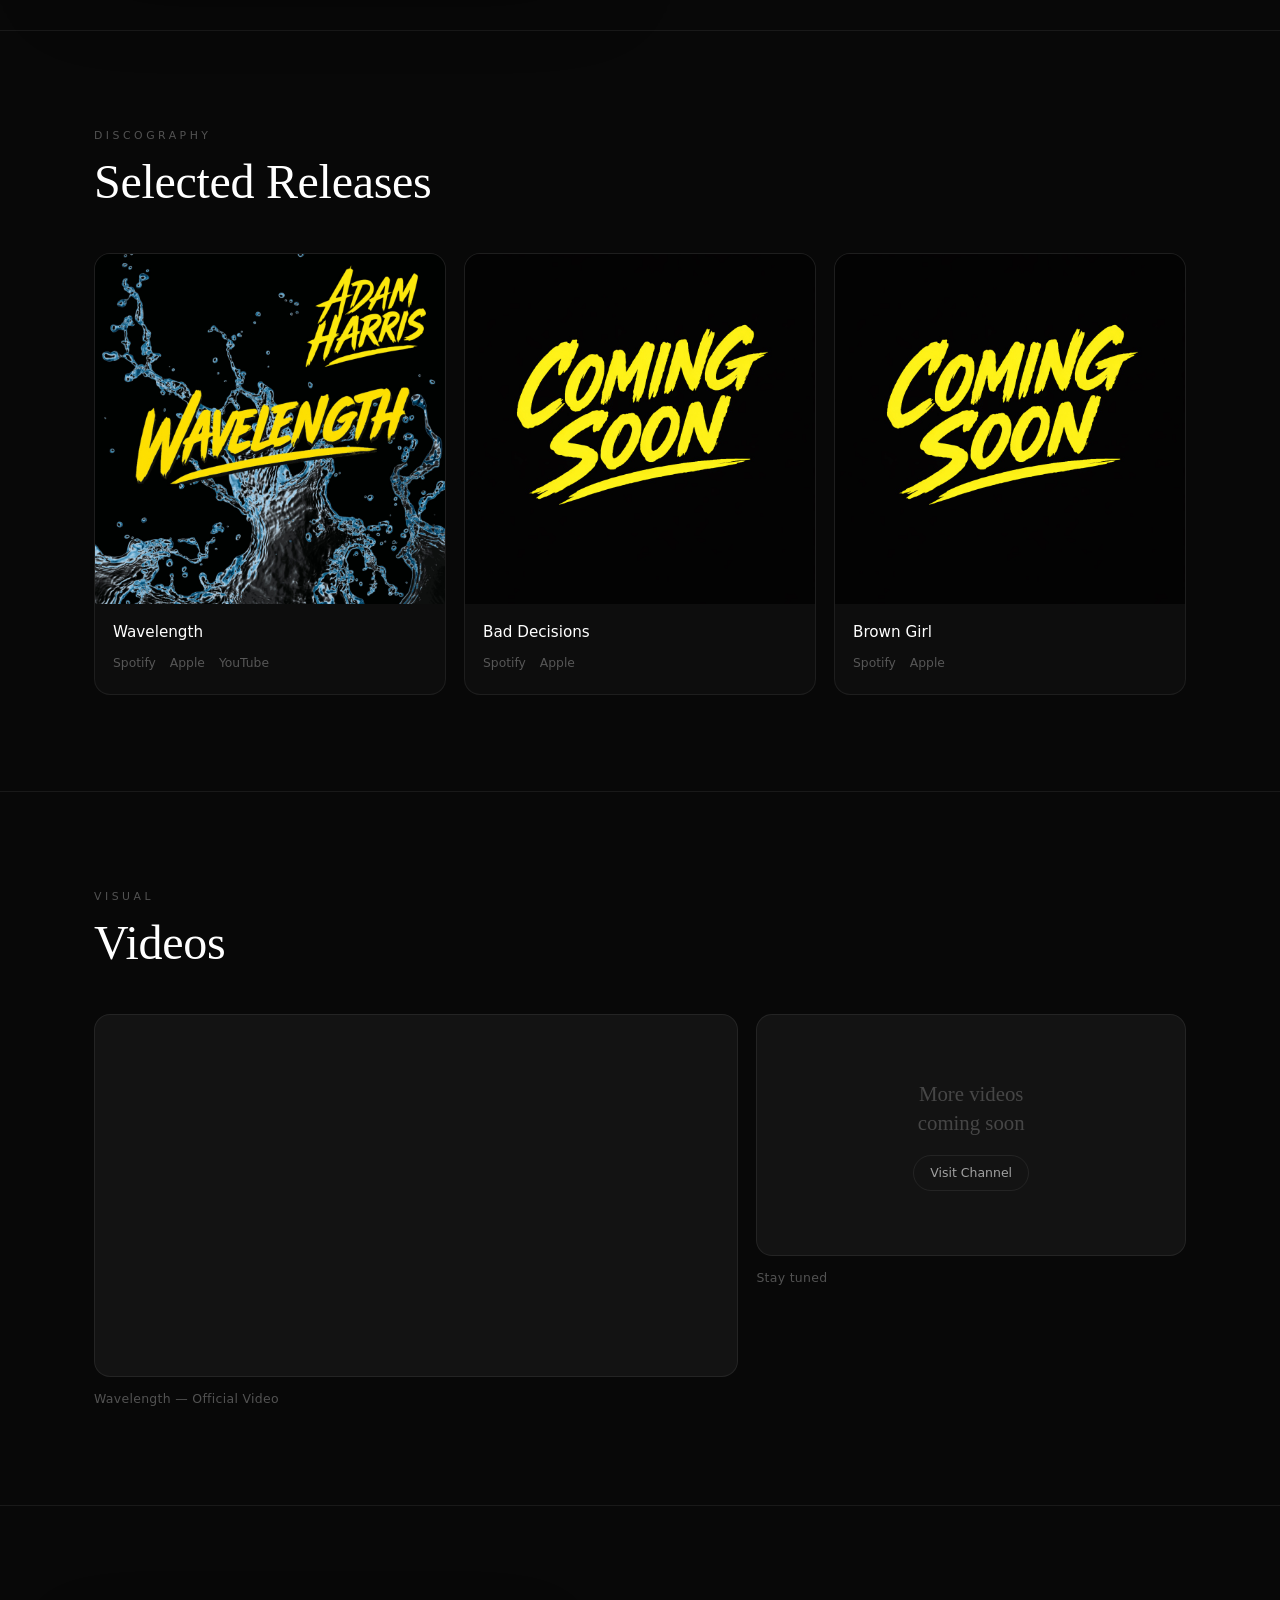
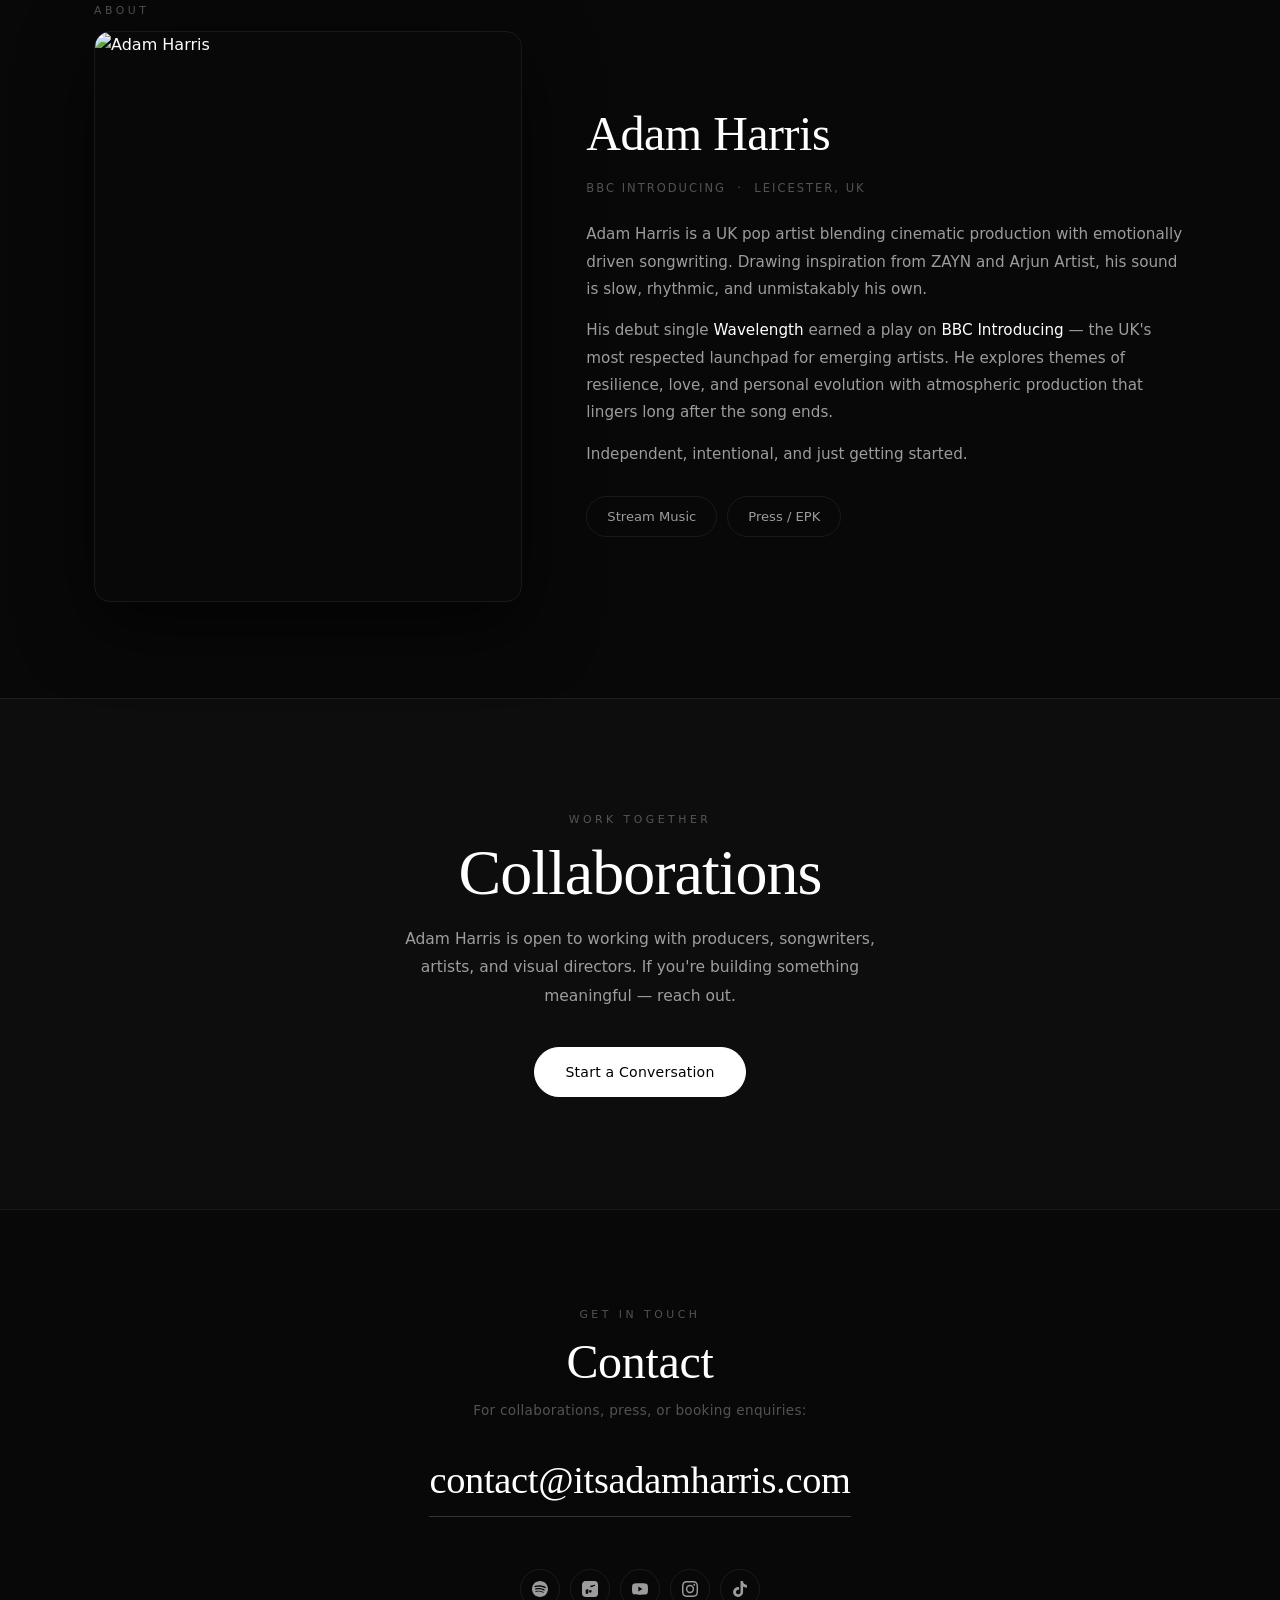
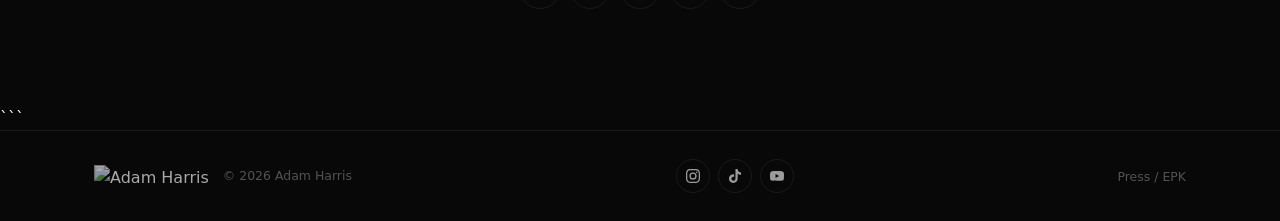
==== commit 8c2070ad: "Update print statement from 'Hello' to 'Goodbye'" ====
--- a/index.html
+++ b/index.html
@@ -1,4 +1,5 @@
 <!doctype html>
+
 <html lang="en">
 <head>
   <meta charset="utf-8" />
@@ -12,13 +13,10 @@
 </head>
 <body>
 
-  <!-- ═══════════════════════════════════
-       NAV BAR (single instance)
-  ═══════════════════════════════════ -->
   <header class="nav-bar" id="navbar">
     <div class="nav-inner">
-      <a href="/" class="nav-logo" aria-label="Adam Harris Home">
-        <img src="assets/logo/logo_main.png" alt="Adam Harris" />
+      <a href="#hero" class="nav-logo" aria-label="Adam Harris Home">
+        <img src="logo_main.png" alt="Adam Harris" />
       </a>
       <nav class="nav-links" aria-label="Main navigation">
         <a href="#release">Music</a>
@@ -32,7 +30,6 @@
         <span></span><span></span><span></span>
       </button>
     </div>
-    <!-- Mobile dropdown -->
     <nav class="mobile-nav" id="mobileNav" aria-label="Mobile navigation" aria-hidden="true">
       <a href="#release">Music</a>
       <a href="#releases">Releases</a>
@@ -45,345 +42,201 @@
 
   <main>
 
-    <!-- ═══════════════════════════════════
-         1. HERO — Full screen cinematic
-    ═══════════════════════════════════ -->
-    <section class="hero" id="hero">
-      <div class="hero-bg" aria-hidden="true">
-        <img src="assets/photos/hero.png" alt="" class="hero-bg-img" />
-        <div class="hero-overlay"></div>
-        <div class="hero-grain"></div>
-      </div>
-
-      <div class="hero-content reveal">
-        <p class="hero-eyebrow">UK Pop Artist &nbsp;·&nbsp; Leicester</p>
-        <h1 class="hero-name">
-          <span class="hero-name-line">Adam</span>
-          <span class="hero-name-line">Harris</span>
-        </h1>
-        <div class="hero-divider"></div>
-        <p class="hero-release">Latest Release — <em>Wavelength</em></p>
-
-        <div class="hero-btns">
-          <a href="https://open.spotify.com/track/7Iv7xDYTmo4pIKKQ3BE5nv?si=_fCrf24KQ0WEPfuBhOlpmg"
-             target="_blank" rel="noopener" class="btn-solid">Listen Now</a>
-          <a href="#video" class="btn-ghost">Watch Video</a>
-        </div>
-
-        <div class="hero-socials">
-          <!-- Spotify -->
-          <a href="https://open.spotify.com/artist/0UfxZqpIdQ5MnFedukGl5V?si=Gog9pSkiT4qMNdcw5nuZ2g"
-             target="_blank" rel="noopener" aria-label="Spotify" class="sicon">
-            <svg viewBox="0 0 24 24" fill="currentColor" aria-hidden="true">
-              <path d="M12 0C5.4 0 0 5.4 0 12s5.4 12 12 12 12-5.4 12-12S18.66 0 12 0zm5.521 17.34c-.24.359-.66.48-1.021.24-2.82-1.74-6.36-2.101-10.561-1.141-.418.122-.779-.179-.899-.539-.12-.421.18-.78.54-.9 4.56-1.021 8.52-.6 11.64 1.32.42.18.479.659.301 1.02zm1.44-3.3c-.301.42-.841.6-1.262.3-3.239-1.98-8.159-2.58-11.939-1.38-.479.12-1.02-.12-1.14-.6-.12-.48.12-1.021.6-1.141C9.6 9.9 15 10.561 18.72 12.84c.361.181.54.78.241 1.2zm.12-3.36C15.24 8.4 8.82 8.16 5.16 9.301c-.6.179-1.2-.181-1.38-.721-.18-.601.18-1.2.72-1.381 4.26-1.26 11.28-1.02 15.721 1.621.539.3.719 1.02.419 1.56-.299.421-1.02.599-1.559.3z"/>
-            </svg>
-          </a>
-          <!-- Apple Music -->
-          <a href="https://music.apple.com/gb/artist/adam-harris/1852372303"
-             target="_blank" rel="noopener" aria-label="Apple Music" class="sicon">
-            <svg viewBox="0 0 24 24" fill="currentColor" aria-hidden="true">
-              <path d="M23.994 6.124a9.23 9.23 0 00-.24-2.19c-.317-1.31-1.062-2.31-2.18-3.043a5.022 5.022 0 00-1.877-.726 10.496 10.496 0 00-1.564-.15c-.04-.003-.083-.01-.124-.013H5.986c-.152.01-.303.017-.455.026C4.786.07 4.043.15 3.34.428 2.004.958 1.04 1.88.475 3.208c-.192.448-.292.925-.363 1.408-.056.392-.088.785-.1 1.18 0 .032-.007.062-.01.093v12.223c.01.14.017.283.027.424.05.815.154 1.624.497 2.373.65 1.42 1.738 2.353 3.234 2.801.42.127.856.187 1.293.228.428.04.858.056 1.287.067.094.003.188.01.282.01h11.522c.593 0 1.183-.038 1.77-.15 1.41-.274 2.606-1.074 3.372-2.27.408-.64.67-1.35.78-2.077.042-.28.063-.563.07-.847.003-.052.01-.104.01-.157V6.16c-.003-.012-.003-.024-.005-.036zM12.5 17.5a2 2 0 110-4 2 2 0 010 4zm4-8.75l-7 1.65V17.5a2 2 0 01-4 0v-4.5l7-1.65V7.25l7-1.65v2l-3 .15z"/>
-            </svg>
-          </a>
-          <!-- YouTube -->
-          <a href="https://www.youtube.com/@itsadamharris"
-             target="_blank" rel="noopener" aria-label="YouTube" class="sicon">
-            <svg viewBox="0 0 24 24" fill="currentColor" aria-hidden="true">
-              <path d="M23.5 6.2a3 3 0 00-2.1-2.1C19.5 3.5 12 3.5 12 3.5s-7.5 0-9.4.6a3 3 0 00-2.1 2.1C0 8.1 0 12 0 12s0 3.9.5 5.8a3 3 0 002.1 2.1c1.9.6 9.4.6 9.4.6s7.5 0 9.4-.6a3 3 0 002.1-2.1C24 15.9 24 12 24 12s0-3.9-.5-5.8zM9.5 15.6V8.4l6.3 3.6-6.3 3.6z"/>
-            </svg>
-          </a>
-          <!-- Instagram -->
-          <a href="https://www.instagram.com/its.adamharris"
-             target="_blank" rel="noopener" aria-label="Instagram" class="sicon">
-            <svg viewBox="0 0 24 24" fill="currentColor" aria-hidden="true">
-              <path d="M12 2.2c3.2 0 3.6 0 4.9.1 3.3.1 4.8 1.7 4.9 4.9.1 1.3.1 1.6.1 4.8 0 3.2 0 3.6-.1 4.8-.1 3.2-1.7 4.8-4.9 4.9-1.3.1-1.6.1-4.9.1-3.2 0-3.6 0-4.8-.1-3.3-.1-4.8-1.7-4.9-4.9C2.2 15.6 2.2 15.2 2.2 12c0-3.2 0-3.6.1-4.8C2.4 3.9 4 2.3 7.2 2.2c1.2-.1 1.6-.1 4.8-.1zM12 0C8.7 0 8.3 0 7.1.1 2.7.3.3 2.7.1 7.1 0 8.3 0 8.7 0 12s0 3.7.1 4.9c.2 4.4 2.6 6.8 7 7C8.3 24 8.7 24 12 24s3.7 0 4.9-.1c4.4-.2 6.8-2.6 7-7 .1-1.2.1-1.6.1-4.9s0-3.7-.1-4.9C23.7 2.7 21.3.3 16.9.1 15.7 0 15.3 0 12 0zm0 5.8a6.2 6.2 0 100 12.4A6.2 6.2 0 0012 5.8zM12 16a4 4 0 110-8 4 4 0 010 8zm6.4-11.8a1.4 1.4 0 100 2.8 1.4 1.4 0 000-2.8z"/>
-            </svg>
-          </a>
-          <!-- TikTok -->
-          <a href="https://www.tiktok.com/@itsadamharris"
-             target="_blank" rel="noopener" aria-label="TikTok" class="sicon">
-            <svg viewBox="0 0 24 24" fill="currentColor" aria-hidden="true">
-              <path d="M12.5 0h3.9c.1 1.5.6 3.1 1.8 4.2 1.1 1.1 2.7 1.6 4.2 1.8v4c-1.4 0-2.9-.3-4.2-1-.6-.3-1.1-.6-1.6-.9v8.7c-.1 1.4-.5 2.8-1.3 3.9-1.3 1.9-3.6 3.2-5.9 3.2-1.4.1-2.9-.3-4.1-1C3.3 21.7 1.9 19.5 1.7 17.2c0-.5 0-1 0-1.5.2-1.9 1.1-3.7 2.6-5 1.7-1.4 4-2.1 6.2-1.7v4.4c-1-.3-2.2-.2-3 .4-.6.4-1.1 1-1.4 1.7-.2.5-.1 1.1-.1 1.6.2 1.6 1.8 3 3.5 2.9 1.1 0 2.2-.7 2.8-1.6.2-.3.4-.7.4-1.1.1-1.8.1-3.6.1-5.4V0z"/>
-            </svg>
-          </a>
-        </div>
-      </div>
-
-      <div class="scroll-hint" aria-hidden="true"><span></span></div>
-    </section>
-
-    <!-- ═══════════════════════════════════
-         2. LATEST RELEASE
-    ═══════════════════════════════════ -->
-    <section class="release" id="release">
-      <div class="sc reveal">
-        <p class="eyebrow">Latest Release</p>
-        <div class="release-grid">
-
-          <div class="release-art">
-            <img src="WAVE_LENGTH_COVER_FINISH.JPG" alt="Wavelength — Adam Harris cover art" />
-          </div>
-
-          <div class="release-info">
-            <h2 class="release-title">Wavelength</h2>
-            <p class="release-meta">Adam Harris &nbsp;·&nbsp; 2026 &nbsp;·&nbsp; UK Pop / R&amp;B</p>
-
-            <!-- BBC BADGE -->
-            <div class="bbc-badge" role="img" aria-label="Featured on BBC Introducing">
-              <div class="bbc-badge-logo">
-                <span class="bbc-block">BBC</span>
-                <span class="bbc-introducing">introducing</span>
-              </div>
-              <span class="bbc-badge-text">Featured on BBC Introducing</span>
-            </div>
-
-            <div class="spotify-embed">
-              <iframe
-                src="https://open.spotify.com/embed/track/7Iv7xDYTmo4pIKKQ3BE5nv?utm_source=generator&theme=0"
-                width="100%" height="152" frameborder="0" allowfullscreen
-                allow="autoplay; clipboard-write; encrypted-media; fullscreen; picture-in-picture"
-                loading="lazy" title="Wavelength by Adam Harris on Spotify">
-              </iframe>
-            </div>
-
-            <div class="release-btns">
-              <a href="https://open.spotify.com/track/7Iv7xDYTmo4pIKKQ3BE5nv?si=_fCrf24KQ0WEPfuBhOlpmg"
-                 target="_blank" rel="noopener" class="btn-outline">Spotify</a>
-              <a href="https://music.apple.com/gb/artist/adam-harris/1852372303"
-                 target="_blank" rel="noopener" class="btn-outline">Apple Music</a>
-              <a href="https://www.youtube.com/watch?v=eNIDrFiqlBc"
-                 target="_blank" rel="noopener" class="btn-outline">YouTube</a>
-            </div>
-          </div>
-
-        </div>
-      </div>
-    </section>
-
-    <!-- ═══════════════════════════════════
-         3. SELECTED RELEASES
-    ═══════════════════════════════════ -->
-    <section class="releases" id="releases">
-      <div class="sc reveal">
-        <p class="eyebrow">Discography</p>
-        <h2 class="sh">Selected Releases</h2>
-
-        <div class="releases-grid">
-
-          <!-- Wavelength -->
-          <div class="rc">
-            <div class="rc-art">
-              <img src="WAVE_LENGTH_COVER_FINISH.JPG" alt="Wavelength" />
-              <div class="rc-overlay">
-                <a href="https://open.spotify.com/track/7Iv7xDYTmo4pIKKQ3BE5nv?si=_fCrf24KQ0WEPfuBhOlpmg"
-                   target="_blank" rel="noopener" class="rc-play" aria-label="Play Wavelength on Spotify">&#9654;</a>
-              </div>
-            </div>
-            <div class="rc-info">
-              <div class="rc-title">Wavelength</div>
-              <div class="rc-links">
-                <a href="https://open.spotify.com/track/7Iv7xDYTmo4pIKKQ3BE5nv?si=_fCrf24KQ0WEPfuBhOlpmg"
-                   target="_blank" rel="noopener">Spotify</a>
-                <a href="https://music.apple.com/gb/artist/adam-harris/1852372303"
-                   target="_blank" rel="noopener">Apple</a>
-                <a href="https://www.youtube.com/watch?v=eNIDrFiqlBc"
-                   target="_blank" rel="noopener">YouTube</a>
-              </div>
-            </div>
-          </div>
-
-          <!-- Bad Decisions -->
-          <div class="rc">
-            <div class="rc-art">
-              <img src="coming_soon.PNG" alt="Bad Decisions — Coming Soon" />
-              <div class="rc-overlay">
-                <a href="https://open.spotify.com/artist/0UfxZqpIdQ5MnFedukGl5V"
-                   target="_blank" rel="noopener" class="rc-play" aria-label="Stream on Spotify">&#9654;</a>
-              </div>
-            </div>
-            <div class="rc-info">
-              <div class="rc-title">Bad Decisions</div>
-              <div class="rc-links">
-                <a href="https://open.spotify.com/artist/0UfxZqpIdQ5MnFedukGl5V"
-                   target="_blank" rel="noopener">Spotify</a>
-                <a href="https://music.apple.com/gb/artist/adam-harris/1852372303"
-                   target="_blank" rel="noopener">Apple</a>
-              </div>
-            </div>
-          </div>
-
-          <!-- Brown Girl -->
-          <div class="rc">
-            <div class="rc-art">
-              <img src="coming_soon.PNG" alt="Brown Girl — Coming Soon" />
-              <div class="rc-overlay">
-                <a href="https://open.spotify.com/artist/0UfxZqpIdQ5MnFedukGl5V"
-                   target="_blank" rel="noopener" class="rc-play" aria-label="Stream on Spotify">&#9654;</a>
-              </div>
-            </div>
-            <div class="rc-info">
-              <div class="rc-title">Brown Girl</div>
-              <div class="rc-links">
-                <a href="https://open.spotify.com/artist/0UfxZqpIdQ5MnFedukGl5V"
-                   target="_blank" rel="noopener">Spotify</a>
-                <a href="https://music.apple.com/gb/artist/adam-harris/1852372303"
-                   target="_blank" rel="noopener">Apple</a>
-              </div>
-            </div>
-          </div>
-
-        </div>
-      </div>
-    </section>
-
-    <!-- ═══════════════════════════════════
-         4. VIDEO
-    ═══════════════════════════════════ -->
-    <section class="videos" id="video">
-      <div class="sc reveal">
-        <p class="eyebrow">Visual</p>
-        <h2 class="sh">Videos</h2>
-
-        <div class="video-grid">
-
-          <div class="vitem vitem--main">
-            <div class="vwrap">
-              <iframe
-                src="https://www.youtube.com/embed/eNIDrFiqlBc"
-                title="Adam Harris — Wavelength (Official Video)"
-                frameborder="0" loading="lazy"
-                allow="accelerometer; autoplay; clipboard-write; encrypted-media; gyroscope; picture-in-picture"
-                allowfullscreen>
-              </iframe>
-            </div>
-            <p class="vlabel">Wavelength — Official Video</p>
-          </div>
-
-          <div class="vitem">
-            <div class="vwrap vwrap--ph">
-              <div class="vph-inner">
-                <p class="vph-text">More videos<br>coming soon</p>
-                <a href="https://www.youtube.com/@itsadamharris"
-                   target="_blank" rel="noopener" class="btn-outline btn-outline--sm">Visit Channel</a>
-              </div>
-            </div>
-            <p class="vlabel">Stay tuned</p>
-          </div>
-
-        </div>
-      </div>
-    </section>
-
-    <!-- ═══════════════════════════════════
-         5. ABOUT
-    ═══════════════════════════════════ -->
-    <section class="about" id="about">
-      <div class="sc reveal">
-        <p class="eyebrow">About</p>
-        <div class="about-grid">
-
-          <div class="about-img">
-            <img src="assets/photos/hero.png" alt="Adam Harris" />
-          </div>
-
-          <div class="about-copy">
-            <h2 class="about-name">Adam Harris</h2>
-            <p class="about-tag">BBC Introducing &nbsp;·&nbsp; Leicester, UK</p>
-
-            <p class="about-p">
-              Adam Harris is a UK pop artist blending cinematic production with emotionally driven songwriting. Drawing inspiration from ZAYN and Arjun Artist, his sound is slow, rhythmic, and unmistakably his own.
-            </p>
-            <p class="about-p">
-              His debut single <strong>Wavelength</strong> earned a play on <strong>BBC Introducing</strong> — the UK's most respected launchpad for emerging artists. He explores themes of resilience, love, and personal evolution with atmospheric production that lingers long after the song ends.
-            </p>
-            <p class="about-p">
-              Independent, intentional, and just getting started.
-            </p>
-
-            <div class="about-btns">
-              <a href="https://open.spotify.com/artist/0UfxZqpIdQ5MnFedukGl5V?si=Gog9pSkiT4qMNdcw5nuZ2g"
-                 target="_blank" rel="noopener" class="btn-outline">Stream Music</a>
-              <a href="epk.html" class="btn-outline">Press / EPK</a>
-            </div>
-          </div>
-
-        </div>
-      </div>
-    </section>
-
-    <!-- ═══════════════════════════════════
-         6. COLLABORATIONS
-    ═══════════════════════════════════ -->
-    <section class="collab" id="collab">
-      <div class="sc reveal">
-        <div class="collab-inner">
-          <p class="eyebrow">Work Together</p>
-          <h2 class="collab-title">Collaborations</h2>
-          <p class="collab-body">
-            Adam Harris is open to working with producers, songwriters, artists, and visual directors. If you're building something meaningful — reach out.
-          </p>
-          <a href="/cdn-cgi/l/email-protection#c8aba7a6bca9abbc88a1bcbba9aca9a5a0a9babaa1bbe6aba7a5" class="btn-solid">Start a Conversation</a>
-        </div>
-      </div>
-    </section>
-
-    <!-- ═══════════════════════════════════
-         7. CONTACT
-    ═══════════════════════════════════ -->
-    <section class="contact" id="contact">
-      <div class="sc reveal">
-        <p class="eyebrow">Get in Touch</p>
-        <h2 class="sh">Contact</h2>
-        <p class="contact-sub">For collaborations, press, or booking enquiries:</p>
-        <a href="/cdn-cgi/l/email-protection#dcbfb3b2a8bdbfa89cb5a8afbdb8bdb1b4bdaeaeb5aff2bfb3b1" class="contact-email">
-          <span class="__cf_email__" data-cfemail="781b17160c191b0c38110c0b191c191510190a0a110b561b1715">[email&#160;protected]</span>
-        </a>
-        <div class="contact-socials">
-          <a href="https://open.spotify.com/artist/0UfxZqpIdQ5MnFedukGl5V"
-             target="_blank" rel="noopener" aria-label="Spotify" class="sicon">
-            <svg viewBox="0 0 24 24" fill="currentColor"><path d="M12 0C5.4 0 0 5.4 0 12s5.4 12 12 12 12-5.4 12-12S18.66 0 12 0zm5.521 17.34c-.24.359-.66.48-1.021.24-2.82-1.74-6.36-2.101-10.561-1.141-.418.122-.779-.179-.899-.539-.12-.421.18-.78.54-.9 4.56-1.021 8.52-.6 11.64 1.32.42.18.479.659.301 1.02zm1.44-3.3c-.301.42-.841.6-1.262.3-3.239-1.98-8.159-2.58-11.939-1.38-.479.12-1.02-.12-1.14-.6-.12-.48.12-1.021.6-1.141C9.6 9.9 15 10.561 18.72 12.84c.361.181.54.78.241 1.2zm.12-3.36C15.24 8.4 8.82 8.16 5.16 9.301c-.6.179-1.2-.181-1.38-.721-.18-.601.18-1.2.72-1.381 4.26-1.26 11.28-1.02 15.721 1.621.539.3.719 1.02.419 1.56-.299.421-1.02.599-1.559.3z"/></svg>
-          </a>
-          <a href="https://music.apple.com/gb/artist/adam-harris/1852372303"
-             target="_blank" rel="noopener" aria-label="Apple Music" class="sicon">
-            <svg viewBox="0 0 24 24" fill="currentColor"><path d="M23.994 6.124a9.23 9.23 0 00-.24-2.19c-.317-1.31-1.062-2.31-2.18-3.043a5.022 5.022 0 00-1.877-.726 10.496 10.496 0 00-1.564-.15c-.04-.003-.083-.01-.124-.013H5.986c-.152.01-.303.017-.455.026C4.786.07 4.043.15 3.34.428 2.004.958 1.04 1.88.475 3.208c-.192.448-.292.925-.363 1.408-.056.392-.088.785-.1 1.18 0 .032-.007.062-.01.093v12.223c.01.14.017.283.027.424.05.815.154 1.624.497 2.373.65 1.42 1.738 2.353 3.234 2.801.42.127.856.187 1.293.228.428.04.858.056 1.287.067.094.003.188.01.282.01h11.522c.593 0 1.183-.038 1.77-.15 1.41-.274 2.606-1.074 3.372-2.27.408-.64.67-1.35.78-2.077.042-.28.063-.563.07-.847.003-.052.01-.104.01-.157V6.16c-.003-.012-.003-.024-.005-.036zM12.5 17.5a2 2 0 110-4 2 2 0 010 4zm4-8.75l-7 1.65V17.5a2 2 0 01-4 0v-4.5l7-1.65V7.25l7-1.65v2l-3 .15z"/></svg>
-          </a>
-          <a href="https://www.youtube.com/@itsadamharris"
-             target="_blank" rel="noopener" aria-label="YouTube" class="sicon">
-            <svg viewBox="0 0 24 24" fill="currentColor"><path d="M23.5 6.2a3 3 0 00-2.1-2.1C19.5 3.5 12 3.5 12 3.5s-7.5 0-9.4.6a3 3 0 00-2.1 2.1C0 8.1 0 12 0 12s0 3.9.5 5.8a3 3 0 002.1 2.1c1.9.6 9.4.6 9.4.6s7.5 0 9.4-.6a3 3 0 002.1-2.1C24 15.9 24 12 24 12s0-3.9-.5-5.8zM9.5 15.6V8.4l6.3 3.6-6.3 3.6z"/></svg>
-          </a>
-          <a href="https://www.instagram.com/its.adamharris"
-             target="_blank" rel="noopener" aria-label="Instagram" class="sicon">
-            <svg viewBox="0 0 24 24" fill="currentColor"><path d="M12 2.2c3.2 0 3.6 0 4.9.1 3.3.1 4.8 1.7 4.9 4.9.1 1.3.1 1.6.1 4.8 0 3.2 0 3.6-.1 4.8-.1 3.2-1.7 4.8-4.9 4.9-1.3.1-1.6.1-4.9.1-3.2 0-3.6 0-4.8-.1-3.3-.1-4.8-1.7-4.9-4.9C2.2 15.6 2.2 15.2 2.2 12c0-3.2 0-3.6.1-4.8C2.4 3.9 4 2.3 7.2 2.2c1.2-.1 1.6-.1 4.8-.1zM12 0C8.7 0 8.3 0 7.1.1 2.7.3.3 2.7.1 7.1 0 8.3 0 8.7 0 12s0 3.7.1 4.9c.2 4.4 2.6 6.8 7 7C8.3 24 8.7 24 12 24s3.7 0 4.9-.1c4.4-.2 6.8-2.6 7-7 .1-1.2.1-1.6.1-4.9s0-3.7-.1-4.9C23.7 2.7 21.3.3 16.9.1 15.7 0 15.3 0 12 0zm0 5.8a6.2 6.2 0 100 12.4A6.2 6.2 0 0012 5.8zM12 16a4 4 0 110-8 4 4 0 010 8zm6.4-11.8a1.4 1.4 0 100 2.8 1.4 1.4 0 000-2.8z"/></svg>
-          </a>
-          <a href="https://www.tiktok.com/@itsadamharris"
-             target="_blank" rel="noopener" aria-label="TikTok" class="sicon">
-            <svg viewBox="0 0 24 24" fill="currentColor"><path d="M12.5 0h3.9c.1 1.5.6 3.1 1.8 4.2 1.1 1.1 2.7 1.6 4.2 1.8v4c-1.4 0-2.9-.3-4.2-1-.6-.3-1.1-.6-1.6-.9v8.7c-.1 1.4-.5 2.8-1.3 3.9-1.3 1.9-3.6 3.2-5.9 3.2-1.4.1-2.9-.3-4.1-1C3.3 21.7 1.9 19.5 1.7 17.2c0-.5 0-1 0-1.5.2-1.9 1.1-3.7 2.6-5 1.7-1.4 4-2.1 6.2-1.7v4.4c-1-.3-2.2-.2-3 .4-.6.4-1.1 1-1.4 1.7-.2.5-.1 1.1-.1 1.6.2 1.6 1.8 3 3.5 2.9 1.1 0 2.2-.7 2.8-1.6.2-.3.4-.7.4-1.1.1-1.8.1-3.6.1-5.4V0z"/></svg>
-          </a>
-        </div>
-      </div>
-    </section>
+```
+<section class="hero" id="hero">
+  <div class="hero-bg" aria-hidden="true">
+    <img src="hero.png" alt="" class="hero-bg-img" />
+    <div class="hero-overlay"></div>
+    <div class="hero-grain"></div>
+  </div>
+  <div class="hero-content">
+    <p class="hero-eyebrow">UK Pop Artist &nbsp;·&nbsp; Leicester</p>
+    <h1 class="hero-name">
+      <span class="hero-name-line">Adam</span>
+      <span class="hero-name-line">Harris</span>
+    </h1>
+    <div class="hero-divider"></div>
+    <p class="hero-release">Latest Release — <em>Wavelength</em></p>
+    <div class="hero-btns">
+      <a href="https://open.spotify.com/track/7Iv7xDYTmo4pIKKQ3BE5nv?si=_fCrf24KQ0WEPfuBhOlpmg" target="_blank" rel="noopener" class="btn-solid">Listen Now</a>
+      <a href="#video" class="btn-ghost">Watch Video</a>
+    </div>
+    <div class="hero-socials">
+      <a href="https://open.spotify.com/artist/0UfxZqpIdQ5MnFedukGl5V?si=Gog9pSkiT4qMNdcw5nuZ2g" target="_blank" rel="noopener" aria-label="Spotify" class="sicon"><svg viewBox="0 0 24 24" fill="currentColor"><path d="M12 0C5.4 0 0 5.4 0 12s5.4 12 12 12 12-5.4 12-12S18.66 0 12 0zm5.521 17.34c-.24.359-.66.48-1.021.24-2.82-1.74-6.36-2.101-10.561-1.141-.418.122-.779-.179-.899-.539-.12-.421.18-.78.54-.9 4.56-1.021 8.52-.6 11.64 1.32.42.18.479.659.301 1.02zm1.44-3.3c-.301.42-.841.6-1.262.3-3.239-1.98-8.159-2.58-11.939-1.38-.479.12-1.02-.12-1.14-.6-.12-.48.12-1.021.6-1.141C9.6 9.9 15 10.561 18.72 12.84c.361.181.54.78.241 1.2zm.12-3.36C15.24 8.4 8.82 8.16 5.16 9.301c-.6.179-1.2-.181-1.38-.721-.18-.601.18-1.2.72-1.381 4.26-1.26 11.28-1.02 15.721 1.621.539.3.719 1.02.419 1.56-.299.421-1.02.599-1.559.3z"/></svg></a>
+      <a href="https://music.apple.com/gb/artist/adam-harris/1852372303" target="_blank" rel="noopener" aria-label="Apple Music" class="sicon"><svg viewBox="0 0 24 24" fill="currentColor"><path d="M23.994 6.124a9.23 9.23 0 00-.24-2.19c-.317-1.31-1.062-2.31-2.18-3.043a5.022 5.022 0 00-1.877-.726 10.496 10.496 0 00-1.564-.15c-.04-.003-.083-.01-.124-.013H5.986c-.152.01-.303.017-.455.026C4.786.07 4.043.15 3.34.428 2.004.958 1.04 1.88.475 3.208c-.192.448-.292.925-.363 1.408-.056.392-.088.785-.1 1.18 0 .032-.007.062-.01.093v12.223c.01.14.017.283.027.424.05.815.154 1.624.497 2.373.65 1.42 1.738 2.353 3.234 2.801.42.127.856.187 1.293.228.428.04.858.056 1.287.067.094.003.188.01.282.01h11.522c.593 0 1.183-.038 1.77-.15 1.41-.274 2.606-1.074 3.372-2.27.408-.64.67-1.35.78-2.077.042-.28.063-.563.07-.847.003-.052.01-.104.01-.157V6.16c-.003-.012-.003-.024-.005-.036zM12.5 17.5a2 2 0 110-4 2 2 0 010 4zm4-8.75l-7 1.65V17.5a2 2 0 01-4 0v-4.5l7-1.65V7.25l7-1.65v2l-3 .15z"/></svg></a>
+      <a href="https://www.youtube.com/@itsadamharris" target="_blank" rel="noopener" aria-label="YouTube" class="sicon"><svg viewBox="0 0 24 24" fill="currentColor"><path d="M23.5 6.2a3 3 0 00-2.1-2.1C19.5 3.5 12 3.5 12 3.5s-7.5 0-9.4.6a3 3 0 00-2.1 2.1C0 8.1 0 12 0 12s0 3.9.5 5.8a3 3 0 002.1 2.1c1.9.6 9.4.6 9.4.6s7.5 0 9.4-.6a3 3 0 002.1-2.1C24 15.9 24 12 24 12s0-3.9-.5-5.8zM9.5 15.6V8.4l6.3 3.6-6.3 3.6z"/></svg></a>
+      <a href="https://www.instagram.com/its.adamharris" target="_blank" rel="noopener" aria-label="Instagram" class="sicon"><svg viewBox="0 0 24 24" fill="currentColor"><path d="M12 2.2c3.2 0 3.6 0 4.9.1 3.3.1 4.8 1.7 4.9 4.9.1 1.3.1 1.6.1 4.8 0 3.2 0 3.6-.1 4.8-.1 3.2-1.7 4.8-4.9 4.9-1.3.1-1.6.1-4.9.1-3.2 0-3.6 0-4.8-.1-3.3-.1-4.8-1.7-4.9-4.9C2.2 15.6 2.2 15.2 2.2 12c0-3.2 0-3.6.1-4.8C2.4 3.9 4 2.3 7.2 2.2c1.2-.1 1.6-.1 4.8-.1zM12 0C8.7 0 8.3 0 7.1.1 2.7.3.3 2.7.1 7.1 0 8.3 0 8.7 0 12s0 3.7.1 4.9c.2 4.4 2.6 6.8 7 7C8.3 24 8.7 24 12 24s3.7 0 4.9-.1c4.4-.2 6.8-2.6 7-7 .1-1.2.1-1.6.1-4.9s0-3.7-.1-4.9C23.7 2.7 21.3.3 16.9.1 15.7 0 15.3 0 12 0zm0 5.8a6.2 6.2 0 100 12.4A6.2 6.2 0 0012 5.8zM12 16a4 4 0 110-8 4 4 0 010 8zm6.4-11.8a1.4 1.4 0 100 2.8 1.4 1.4 0 000-2.8z"/></svg></a>
+      <a href="https://www.tiktok.com/@itsadamharris" target="_blank" rel="noopener" aria-label="TikTok" class="sicon"><svg viewBox="0 0 24 24" fill="currentColor"><path d="M12.5 0h3.9c.1 1.5.6 3.1 1.8 4.2 1.1 1.1 2.7 1.6 4.2 1.8v4c-1.4 0-2.9-.3-4.2-1-.6-.3-1.1-.6-1.6-.9v8.7c-.1 1.4-.5 2.8-1.3 3.9-1.3 1.9-3.6 3.2-5.9 3.2-1.4.1-2.9-.3-4.1-1C3.3 21.7 1.9 19.5 1.7 17.2c0-.5 0-1 0-1.5.2-1.9 1.1-3.7 2.6-5 1.7-1.4 4-2.1 6.2-1.7v4.4c-1-.3-2.2-.2-3 .4-.6.4-1.1 1-1.4 1.7-.2.5-.1 1.1-.1 1.6.2 1.6 1.8 3 3.5 2.9 1.1 0 2.2-.7 2.8-1.6.2-.3.4-.7.4-1.1.1-1.8.1-3.6.1-5.4V0z"/></svg></a>
+    </div>
+  </div>
+  <div class="scroll-hint" aria-hidden="true"><span></span></div>
+</section>
+
+<section class="release" id="release">
+  <div class="sc reveal">
+    <p class="eyebrow">Latest Release</p>
+    <div class="release-grid">
+      <div class="release-art">
+        <img src="WAVE_LENGTH_COVER_FINISH.JPG" alt="Wavelength — Adam Harris cover art" />
+      </div>
+      <div class="release-info">
+        <h2 class="release-title">Wavelength</h2>
+        <p class="release-meta">Adam Harris &nbsp;·&nbsp; 2025 &nbsp;·&nbsp; UK Pop / R&amp;B</p>
+        <div class="bbc-badge" role="img" aria-label="Featured on BBC Introducing">
+          <div class="bbc-badge-logo">
+            <span class="bbc-block">BBC</span>
+            <span class="bbc-introducing">introducing</span>
+          </div>
+          <span class="bbc-badge-text">Featured on BBC Introducing</span>
+        </div>
+        <div class="spotify-embed">
+          <iframe src="https://open.spotify.com/embed/track/7Iv7xDYTmo4pIKKQ3BE5nv?utm_source=generator&theme=0" width="100%" height="152" frameborder="0" allowfullscreen allow="autoplay; clipboard-write; encrypted-media; fullscreen; picture-in-picture" loading="lazy" title="Wavelength by Adam Harris on Spotify"></iframe>
+        </div>
+        <div class="release-btns">
+          <a href="https://open.spotify.com/track/7Iv7xDYTmo4pIKKQ3BE5nv?si=_fCrf24KQ0WEPfuBhOlpmg" target="_blank" rel="noopener" class="btn-outline">Spotify</a>
+          <a href="https://music.apple.com/gb/artist/adam-harris/1852372303" target="_blank" rel="noopener" class="btn-outline">Apple Music</a>
+          <a href="https://www.youtube.com/watch?v=eNIDrFiqlBc" target="_blank" rel="noopener" class="btn-outline">YouTube</a>
+        </div>
+      </div>
+    </div>
+  </div>
+</section>
+
+<section class="releases" id="releases">
+  <div class="sc reveal">
+    <p class="eyebrow">Discography</p>
+    <h2 class="sh">Selected Releases</h2>
+    <div class="releases-grid">
+      <div class="rc">
+        <div class="rc-art">
+          <img src="WAVE_LENGTH_COVER_FINISH.JPG" alt="Wavelength" />
+          <div class="rc-overlay"><a href="https://open.spotify.com/track/7Iv7xDYTmo4pIKKQ3BE5nv?si=_fCrf24KQ0WEPfuBhOlpmg" target="_blank" rel="noopener" class="rc-play" aria-label="Play Wavelength">&#9654;</a></div>
+        </div>
+        <div class="rc-info">
+          <div class="rc-title">Wavelength</div>
+          <div class="rc-links">
+            <a href="https://open.spotify.com/track/7Iv7xDYTmo4pIKKQ3BE5nv?si=_fCrf24KQ0WEPfuBhOlpmg" target="_blank" rel="noopener">Spotify</a>
+            <a href="https://music.apple.com/gb/artist/adam-harris/1852372303" target="_blank" rel="noopener">Apple</a>
+            <a href="https://www.youtube.com/watch?v=eNIDrFiqlBc" target="_blank" rel="noopener">YouTube</a>
+          </div>
+        </div>
+      </div>
+      <div class="rc">
+        <div class="rc-art">
+          <img src="coming_soon.PNG" alt="Bad Decisions — Coming Soon" />
+          <div class="rc-overlay"><a href="https://open.spotify.com/artist/0UfxZqpIdQ5MnFedukGl5V" target="_blank" rel="noopener" class="rc-play" aria-label="Stream on Spotify">&#9654;</a></div>
+        </div>
+        <div class="rc-info">
+          <div class="rc-title">Bad Decisions</div>
+          <div class="rc-links">
+            <a href="https://open.spotify.com/artist/0UfxZqpIdQ5MnFedukGl5V" target="_blank" rel="noopener">Spotify</a>
+            <a href="https://music.apple.com/gb/artist/adam-harris/1852372303" target="_blank" rel="noopener">Apple</a>
+          </div>
+        </div>
+      </div>
+      <div class="rc">
+        <div class="rc-art">
+          <img src="coming_soon.PNG" alt="Brown Girl — Coming Soon" />
+          <div class="rc-overlay"><a href="https://open.spotify.com/artist/0UfxZqpIdQ5MnFedukGl5V" target="_blank" rel="noopener" class="rc-play" aria-label="Stream on Spotify">&#9654;</a></div>
+        </div>
+        <div class="rc-info">
+          <div class="rc-title">Brown Girl</div>
+          <div class="rc-links">
+            <a href="https://open.spotify.com/artist/0UfxZqpIdQ5MnFedukGl5V" target="_blank" rel="noopener">Spotify</a>
+            <a href="https://music.apple.com/gb/artist/adam-harris/1852372303" target="_blank" rel="noopener">Apple</a>
+          </div>
+        </div>
+      </div>
+    </div>
+  </div>
+</section>
+
+<section class="videos" id="video">
+  <div class="sc reveal">
+    <p class="eyebrow">Visual</p>
+    <h2 class="sh">Videos</h2>
+    <div class="video-grid">
+      <div class="vitem vitem--main">
+        <div class="vwrap">
+          <iframe src="https://www.youtube.com/embed/eNIDrFiqlBc" title="Adam Harris — Wavelength (Official Video)" frameborder="0" loading="lazy" allow="accelerometer; autoplay; clipboard-write; encrypted-media; gyroscope; picture-in-picture" allowfullscreen></iframe>
+        </div>
+        <p class="vlabel">Wavelength — Official Video</p>
+      </div>
+      <div class="vitem">
+        <div class="vwrap vwrap--ph">
+          <div class="vph-inner">
+            <p class="vph-text">More videos<br>coming soon</p>
+            <a href="https://www.youtube.com/@itsadamharris" target="_blank" rel="noopener" class="btn-outline btn-outline--sm">Visit Channel</a>
+          </div>
+        </div>
+        <p class="vlabel">Stay tuned</p>
+      </div>
+    </div>
+  </div>
+</section>
+
+<section class="about" id="about">
+  <div class="sc reveal">
+    <p class="eyebrow">About</p>
+    <div class="about-grid">
+      <div class="about-img">
+        <img src="adamharris197_1_.JPG" alt="Adam Harris" />
+      </div>
+      <div class="about-copy">
+        <h2 class="about-name">Adam Harris</h2>
+        <p class="about-tag">BBC Introducing &nbsp;·&nbsp; Leicester, UK</p>
+        <p class="about-p">Adam Harris is a UK pop artist blending cinematic production with emotionally driven songwriting. Drawing inspiration from ZAYN and Arjun Artist, his sound is slow, rhythmic, and unmistakably his own.</p>
+        <p class="about-p">His debut single <strong>Wavelength</strong> earned a play on <strong>BBC Introducing</strong> — the UK's most respected launchpad for emerging artists. He explores themes of resilience, love, and personal evolution with atmospheric production that lingers long after the song ends.</p>
+        <p class="about-p">Independent, intentional, and just getting started.</p>
+        <div class="about-btns">
+          <a href="https://open.spotify.com/artist/0UfxZqpIdQ5MnFedukGl5V?si=Gog9pSkiT4qMNdcw5nuZ2g" target="_blank" rel="noopener" class="btn-outline">Stream Music</a>
+          <a href="epk.html" class="btn-outline">Press / EPK</a>
+        </div>
+      </div>
+    </div>
+  </div>
+</section>
+
+<section class="collab" id="collab">
+  <div class="sc reveal">
+    <div class="collab-inner">
+      <p class="eyebrow">Work Together</p>
+      <h2 class="collab-title">Collaborations</h2>
+      <p class="collab-body">Adam Harris is open to working with producers, songwriters, artists, and visual directors. If you're building something meaningful — reach out.</p>
+      <a href="mailto:contact@itsadamharris.com" class="btn-solid">Start a Conversation</a>
+    </div>
+  </div>
+</section>
+
+<section class="contact" id="contact">
+  <div class="sc reveal">
+    <p class="eyebrow">Get in Touch</p>
+    <h2 class="sh">Contact</h2>
+    <p class="contact-sub">For collaborations, press, or booking enquiries:</p>
+    <a href="mailto:contact@itsadamharris.com" class="contact-email">contact@itsadamharris.com</a>
+    <div class="contact-socials">
+      <a href="https://open.spotify.com/artist/0UfxZqpIdQ5MnFedukGl5V" target="_blank" rel="noopener" aria-label="Spotify" class="sicon"><svg viewBox="0 0 24 24" fill="currentColor"><path d="M12 0C5.4 0 0 5.4 0 12s5.4 12 12 12 12-5.4 12-12S18.66 0 12 0zm5.521 17.34c-.24.359-.66.48-1.021.24-2.82-1.74-6.36-2.101-10.561-1.141-.418.122-.779-.179-.899-.539-.12-.421.18-.78.54-.9 4.56-1.021 8.52-.6 11.64 1.32.42.18.479.659.301 1.02zm1.44-3.3c-.301.42-.841.6-1.262.3-3.239-1.98-8.159-2.58-11.939-1.38-.479.12-1.02-.12-1.14-.6-.12-.48.12-1.021.6-1.141C9.6 9.9 15 10.561 18.72 12.84c.361.181.54.78.241 1.2zm.12-3.36C15.24 8.4 8.82 8.16 5.16 9.301c-.6.179-1.2-.181-1.38-.721-.18-.601.18-1.2.72-1.381 4.26-1.26 11.28-1.02 15.721 1.621.539.3.719 1.02.419 1.56-.299.421-1.02.599-1.559.3z"/></svg></a>
+      <a href="https://music.apple.com/gb/artist/adam-harris/1852372303" target="_blank" rel="noopener" aria-label="Apple Music" class="sicon"><svg viewBox="0 0 24 24" fill="currentColor"><path d="M23.994 6.124a9.23 9.23 0 00-.24-2.19c-.317-1.31-1.062-2.31-2.18-3.043a5.022 5.022 0 00-1.877-.726 10.496 10.496 0 00-1.564-.15c-.04-.003-.083-.01-.124-.013H5.986c-.152.01-.303.017-.455.026C4.786.07 4.043.15 3.34.428 2.004.958 1.04 1.88.475 3.208c-.192.448-.292.925-.363 1.408-.056.392-.088.785-.1 1.18 0 .032-.007.062-.01.093v12.223c.01.14.017.283.027.424.05.815.154 1.624.497 2.373.65 1.42 1.738 2.353 3.234 2.801.42.127.856.187 1.293.228.428.04.858.056 1.287.067.094.003.188.01.282.01h11.522c.593 0 1.183-.038 1.77-.15 1.41-.274 2.606-1.074 3.372-2.27.408-.64.67-1.35.78-2.077.042-.28.063-.563.07-.847.003-.052.01-.104.01-.157V6.16c-.003-.012-.003-.024-.005-.036zM12.5 17.5a2 2 0 110-4 2 2 0 010 4zm4-8.75l-7 1.65V17.5a2 2 0 01-4 0v-4.5l7-1.65V7.25l7-1.65v2l-3 .15z"/></svg></a>
+      <a href="https://www.youtube.com/@itsadamharris" target="_blank" rel="noopener" aria-label="YouTube" class="sicon"><svg viewBox="0 0 24 24" fill="currentColor"><path d="M23.5 6.2a3 3 0 00-2.1-2.1C19.5 3.5 12 3.5 12 3.5s-7.5 0-9.4.6a3 3 0 00-2.1 2.1C0 8.1 0 12 0 12s0 3.9.5 5.8a3 3 0 002.1 2.1c1.9.6 9.4.6 9.4.6s7.5 0 9.4-.6a3 3 0 002.1-2.1C24 15.9 24 12 24 12s0-3.9-.5-5.8zM9.5 15.6V8.4l6.3 3.6-6.3 3.6z"/></svg></a>
+      <a href="https://www.instagram.com/its.adamharris" target="_blank" rel="noopener" aria-label="Instagram" class="sicon"><svg viewBox="0 0 24 24" fill="currentColor"><path d="M12 2.2c3.2 0 3.6 0 4.9.1 3.3.1 4.8 1.7 4.9 4.9.1 1.3.1 1.6.1 4.8 0 3.2 0 3.6-.1 4.8-.1 3.2-1.7 4.8-4.9 4.9-1.3.1-1.6.1-4.9.1-3.2 0-3.6 0-4.8-.1-3.3-.1-4.8-1.7-4.9-4.9C2.2 15.6 2.2 15.2 2.2 12c0-3.2 0-3.6.1-4.8C2.4 3.9 4 2.3 7.2 2.2c1.2-.1 1.6-.1 4.8-.1zM12 0C8.7 0 8.3 0 7.1.1 2.7.3.3 2.7.1 7.1 0 8.3 0 8.7 0 12s0 3.7.1 4.9c.2 4.4 2.6 6.8 7 7C8.3 24 8.7 24 12 24s3.7 0 4.9-.1c4.4-.2 6.8-2.6 7-7 .1-1.2.1-1.6.1-4.9s0-3.7-.1-4.9C23.7 2.7 21.3.3 16.9.1 15.7 0 15.3 0 12 0zm0 5.8a6.2 6.2 0 100 12.4A6.2 6.2 0 0012 5.8zM12 16a4 4 0 110-8 4 4 0 010 8zm6.4-11.8a1.4 1.4 0 100 2.8 1.4 1.4 0 000-2.8z"/></svg></a>
+      <a href="https://www.tiktok.com/@itsadamharris" target="_blank" rel="noopener" aria-label="TikTok" class="sicon"><svg viewBox="0 0 24 24" fill="currentColor"><path d="M12.5 0h3.9c.1 1.5.6 3.1 1.8 4.2 1.1 1.1 2.7 1.6 4.2 1.8v4c-1.4 0-2.9-.3-4.2-1-.6-.3-1.1-.6-1.6-.9v8.7c-.1 1.4-.5 2.8-1.3 3.9-1.3 1.9-3.6 3.2-5.9 3.2-1.4.1-2.9-.3-4.1-1C3.3 21.7 1.9 19.5 1.7 17.2c0-.5 0-1 0-1.5.2-1.9 1.1-3.7 2.6-5 1.7-1.4 4-2.1 6.2-1.7v4.4c-1-.3-2.2-.2-3 .4-.6.4-1.1 1-1.4 1.7-.2.5-.1 1.1-.1 1.6.2 1.6 1.8 3 3.5 2.9 1.1 0 2.2-.7 2.8-1.6.2-.3.4-.7.4-1.1.1-1.8.1-3.6.1-5.4V0z"/></svg></a>
+    </div>
+  </div>
+</section>
+```
 
   </main>
 
-  <!-- ═══════════════════════════════════
-       8. FOOTER
-  ═══════════════════════════════════ -->
   <footer class="footer">
     <div class="footer-inner">
       <div class="footer-left">
-        <img src="assets/logo/logo_main.png" alt="Adam Harris" class="footer-logo" />
+        <img src="logo_main.png" alt="Adam Harris" class="footer-logo" />
         <span class="footer-copy">© <span id="year"></span> Adam Harris</span>
       </div>
       <div class="footer-mid">
-        <a href="https://www.instagram.com/its.adamharris" target="_blank" rel="noopener" aria-label="Instagram" class="sicon sicon--sm">
-          <svg viewBox="0 0 24 24" fill="currentColor"><path d="M12 2.2c3.2 0 3.6 0 4.9.1 3.3.1 4.8 1.7 4.9 4.9.1 1.3.1 1.6.1 4.8 0 3.2 0 3.6-.1 4.8-.1 3.2-1.7 4.8-4.9 4.9-1.3.1-1.6.1-4.9.1-3.2 0-3.6 0-4.8-.1-3.3-.1-4.8-1.7-4.9-4.9C2.2 15.6 2.2 15.2 2.2 12c0-3.2 0-3.6.1-4.8C2.4 3.9 4 2.3 7.2 2.2c1.2-.1 1.6-.1 4.8-.1zM12 0C8.7 0 8.3 0 7.1.1 2.7.3.3 2.7.1 7.1 0 8.3 0 8.7 0 12s0 3.7.1 4.9c.2 4.4 2.6 6.8 7 7C8.3 24 8.7 24 12 24s3.7 0 4.9-.1c4.4-.2 6.8-2.6 7-7 .1-1.2.1-1.6.1-4.9s0-3.7-.1-4.9C23.7 2.7 21.3.3 16.9.1 15.7 0 15.3 0 12 0zm0 5.8a6.2 6.2 0 100 12.4A6.2 6.2 0 0012 5.8zM12 16a4 4 0 110-8 4 4 0 010 8zm6.4-11.8a1.4 1.4 0 100 2.8 1.4 1.4 0 000-2.8z"/></svg>
-        </a>
-        <a href="https://www.tiktok.com/@itsadamharris" target="_blank" rel="noopener" aria-label="TikTok" class="sicon sicon--sm">
-          <svg viewBox="0 0 24 24" fill="currentColor"><path d="M12.5 0h3.9c.1 1.5.6 3.1 1.8 4.2 1.1 1.1 2.7 1.6 4.2 1.8v4c-1.4 0-2.9-.3-4.2-1-.6-.3-1.1-.6-1.6-.9v8.7c-.1 1.4-.5 2.8-1.3 3.9-1.3 1.9-3.6 3.2-5.9 3.2-1.4.1-2.9-.3-4.1-1C3.3 21.7 1.9 19.5 1.7 17.2c0-.5 0-1 0-1.5.2-1.9 1.1-3.7 2.6-5 1.7-1.4 4-2.1 6.2-1.7v4.4c-1-.3-2.2-.2-3 .4-.6.4-1.1 1-1.4 1.7-.2.5-.1 1.1-.1 1.6.2 1.6 1.8 3 3.5 2.9 1.1 0 2.2-.7 2.8-1.6.2-.3.4-.7.4-1.1.1-1.8.1-3.6.1-5.4V0z"/></svg>
-        </a>
-        <a href="https://www.youtube.com/@itsadamharris" target="_blank" rel="noopener" aria-label="YouTube" class="sicon sicon--sm">
-          <svg viewBox="0 0 24 24" fill="currentColor"><path d="M23.5 6.2a3 3 0 00-2.1-2.1C19.5 3.5 12 3.5 12 3.5s-7.5 0-9.4.6a3 3 0 00-2.1 2.1C0 8.1 0 12 0 12s0 3.9.5 5.8a3 3 0 002.1 2.1c1.9.6 9.4.6 9.4.6s7.5 0 9.4-.6a3 3 0 002.1-2.1C24 15.9 24 12 24 12s0-3.9-.5-5.8zM9.5 15.6V8.4l6.3 3.6-6.3 3.6z"/></svg>
-        </a>
+        <a href="https://www.instagram.com/its.adamharris" target="_blank" rel="noopener" aria-label="Instagram" class="sicon sicon--sm"><svg viewBox="0 0 24 24" fill="currentColor"><path d="M12 2.2c3.2 0 3.6 0 4.9.1 3.3.1 4.8 1.7 4.9 4.9.1 1.3.1 1.6.1 4.8 0 3.2 0 3.6-.1 4.8-.1 3.2-1.7 4.8-4.9 4.9-1.3.1-1.6.1-4.9.1-3.2 0-3.6 0-4.8-.1-3.3-.1-4.8-1.7-4.9-4.9C2.2 15.6 2.2 15.2 2.2 12c0-3.2 0-3.6.1-4.8C2.4 3.9 4 2.3 7.2 2.2c1.2-.1 1.6-.1 4.8-.1zM12 0C8.7 0 8.3 0 7.1.1 2.7.3.3 2.7.1 7.1 0 8.3 0 8.7 0 12s0 3.7.1 4.9c.2 4.4 2.6 6.8 7 7C8.3 24 8.7 24 12 24s3.7 0 4.9-.1c4.4-.2 6.8-2.6 7-7 .1-1.2.1-1.6.1-4.9s0-3.7-.1-4.9C23.7 2.7 21.3.3 16.9.1 15.7 0 15.3 0 12 0zm0 5.8a6.2 6.2 0 100 12.4A6.2 6.2 0 0012 5.8zM12 16a4 4 0 110-8 4 4 0 010 8zm6.4-11.8a1.4 1.4 0 100 2.8 1.4 1.4 0 000-2.8z"/></svg></a>
+        <a href="https://www.tiktok.com/@itsadamharris" target="_blank" rel="noopener" aria-label="TikTok" class="sicon sicon--sm"><svg viewBox="0 0 24 24" fill="currentColor"><path d="M12.5 0h3.9c.1 1.5.6 3.1 1.8 4.2 1.1 1.1 2.7 1.6 4.2 1.8v4c-1.4 0-2.9-.3-4.2-1-.6-.3-1.1-.6-1.6-.9v8.7c-.1 1.4-.5 2.8-1.3 3.9-1.3 1.9-3.6 3.2-5.9 3.2-1.4.1-2.9-.3-4.1-1C3.3 21.7 1.9 19.5 1.7 17.2c0-.5 0-1 0-1.5.2-1.9 1.1-3.7 2.6-5 1.7-1.4 4-2.1 6.2-1.7v4.4c-1-.3-2.2-.2-3 .4-.6.4-1.1 1-1.4 1.7-.2.5-.1 1.1-.1 1.6.2 1.6 1.8 3 3.5 2.9 1.1 0 2.2-.7 2.8-1.6.2-.3.4-.7.4-1.1.1-1.8.1-3.6.1-5.4V0z"/></svg></a>
+        <a href="https://www.youtube.com/@itsadamharris" target="_blank" rel="noopener" aria-label="YouTube" class="sicon sicon--sm"><svg viewBox="0 0 24 24" fill="currentColor"><path d="M23.5 6.2a3 3 0 00-2.1-2.1C19.5 3.5 12 3.5 12 3.5s-7.5 0-9.4.6a3 3 0 00-2.1 2.1C0 8.1 0 12 0 12s0 3.9.5 5.8a3 3 0 002.1 2.1c1.9.6 9.4.6 9.4.6s7.5 0 9.4-.6a3 3 0 002.1-2.1C24 15.9 24 12 24 12s0-3.9-.5-5.8zM9.5 15.6V8.4l6.3 3.6-6.3 3.6z"/></svg></a>
       </div>
       <div class="footer-right">
         <a href="epk.html" class="footer-epk">Press / EPK</a>
@@ -391,17 +244,12 @@
     </div>
   </footer>
 
-  <script data-cfasync="false" src="/cdn-cgi/scripts/5c5dd728/cloudflare-static/email-decode.min.js"></script><script>
-    // ── Year
+  <script>
     document.getElementById("year").textContent = new Date().getFullYear();
-
-    // ── Nav scroll state (adds background only after scroll)
     const nav = document.getElementById("navbar");
     const onScroll = () => nav.classList.toggle("scrolled", window.scrollY > 50);
     window.addEventListener("scroll", onScroll, { passive: true });
-    onScroll(); // run once on load
-
-    // ── Burger toggle
+    onScroll();
     const burger = document.getElementById("burger");
     const mobileNav = document.getElementById("mobileNav");
     burger.addEventListener("click", () => {
@@ -410,7 +258,6 @@
       burger.setAttribute("aria-expanded", isOpen);
       mobileNav.setAttribute("aria-hidden", !isOpen);
     });
-    // Close on link click
     mobileNav.querySelectorAll("a").forEach(a => {
       a.addEventListener("click", () => {
         mobileNav.classList.remove("open");
@@ -419,19 +266,19 @@
         mobileNav.setAttribute("aria-hidden", "true");
       });
     });
-
-    // ── Scroll reveal
     const revealObserver = new IntersectionObserver((entries) => {
       entries.forEach(e => {
-        if (e.isIntersecting) {
-          e.target.classList.add("revealed");
-          revealObserver.unobserve(e.target);
-        }
+        if (e.isIntersecting) { e.target.classList.add("revealed"); revealObserver.unobserve(e.target); }
       });
     }, { threshold: 0.07 });
     document.querySelectorAll(".reveal").forEach(el => revealObserver.observe(el));
-
-    // ── Smooth scroll for anchor links
     document.querySelectorAll('a[href^="#"]').forEach(a => {
       a.addEventListener("click", e => {
-        const target = document.querySelector(a.getAttribut
+        const target = document.querySelector(a.getAttribute("href"));
+        if (target) { e.preventDefault(); target.scrollIntoView({ behavior: "smooth" }); }
+      });
+    });
+  </script>
+
+</body>
+</html>
--- a/style.css
+++ b/style.css
@@ -73,6 +73,17 @@
 }
 .reveal.revealed { opacity: 1; transform: none; }
 
+/* Hero content always visible — don't rely on IntersectionObserver for above-fold content */
+.hero .reveal {
+  opacity: 1;
+  transform: none;
+  animation: heroFadeIn 1s cubic-bezier(0.22,1,0.36,1) both;
+}
+@keyframes heroFadeIn {
+  from { opacity: 0; transform: translateY(20px); }
+  to   { opacity: 1; transform: none; }
+}
+
 /* ══════════════════════════════════════════════
    BUTTONS
 ══════════════════════════════════════════════ */
@@ -264,6 +275,8 @@
   align-items: center;
   justify-content: center;
   overflow: hidden;
+  /* iOS Safari: background renders more reliably than absolute img */
+  background-color: #080808;
 }
 
 /* Background layer */
@@ -279,6 +292,11 @@
   object-fit: cover;
   object-position: center 20%;
   filter: brightness(0.32) saturate(0.65);
+  /* Force GPU layer for iOS Safari paint */
+  transform: translateZ(0);
+  -webkit-transform: translateZ(0);
+  will-change: transform;
+  display: block;
 }
 .hero-overlay {
   position: absolute; inset: 0;
@@ -430,6 +448,7 @@
   border-radius: 10px;
   padding: 10px 16px;
   margin-bottom: 24px;
+  max-width: 100%;
 }
 .bbc-badge-logo {
   display: flex;
@@ -448,6 +467,7 @@
   padding: 2px 6px;
   border-radius: 3px;
   line-height: 1.4;
+  display: block;
 }
 .bbc-introducing {
   font-family: var(--font-b);
@@ -456,11 +476,13 @@
   text-transform: uppercase;
   color: var(--faint);
   padding-left: 1px;
+  display: block;
 }
 .bbc-badge-text {
   font-size: 0.82rem;
   color: var(--dim);
   font-weight: 400;
+  line-height: 1.4;
 }
 
 .spotify-embed {
@@ -620,12 +642,6 @@
 .vph-inner {
   text-align: center;
   padding: 28px 20px;
-}
-.vph-logo {
-  width: 44px; height: 44px;
-  object-fit: contain;
-  opacity: 0.4;
-  margin: 0 auto 14px;
 }
 .vph-text {
   font-family: var(--font-d);
@@ -837,6 +853,16 @@
 
   .hero-name { letter-spacing: -1.5px; }
 
+  /* Fix hero photo on mobile — show upper body / face area */
+  .hero-bg-img { object-position: 60% 15%; }
+
+  /* BBC badge wraps on mobile */
+  .bbc-badge {
+    display: flex;
+    flex-wrap: wrap;
+    gap: 8px;
+  }
+
   .releases-grid { grid-template-columns: 1fr; }
 
   .release-title { font-size: 2.6rem; }
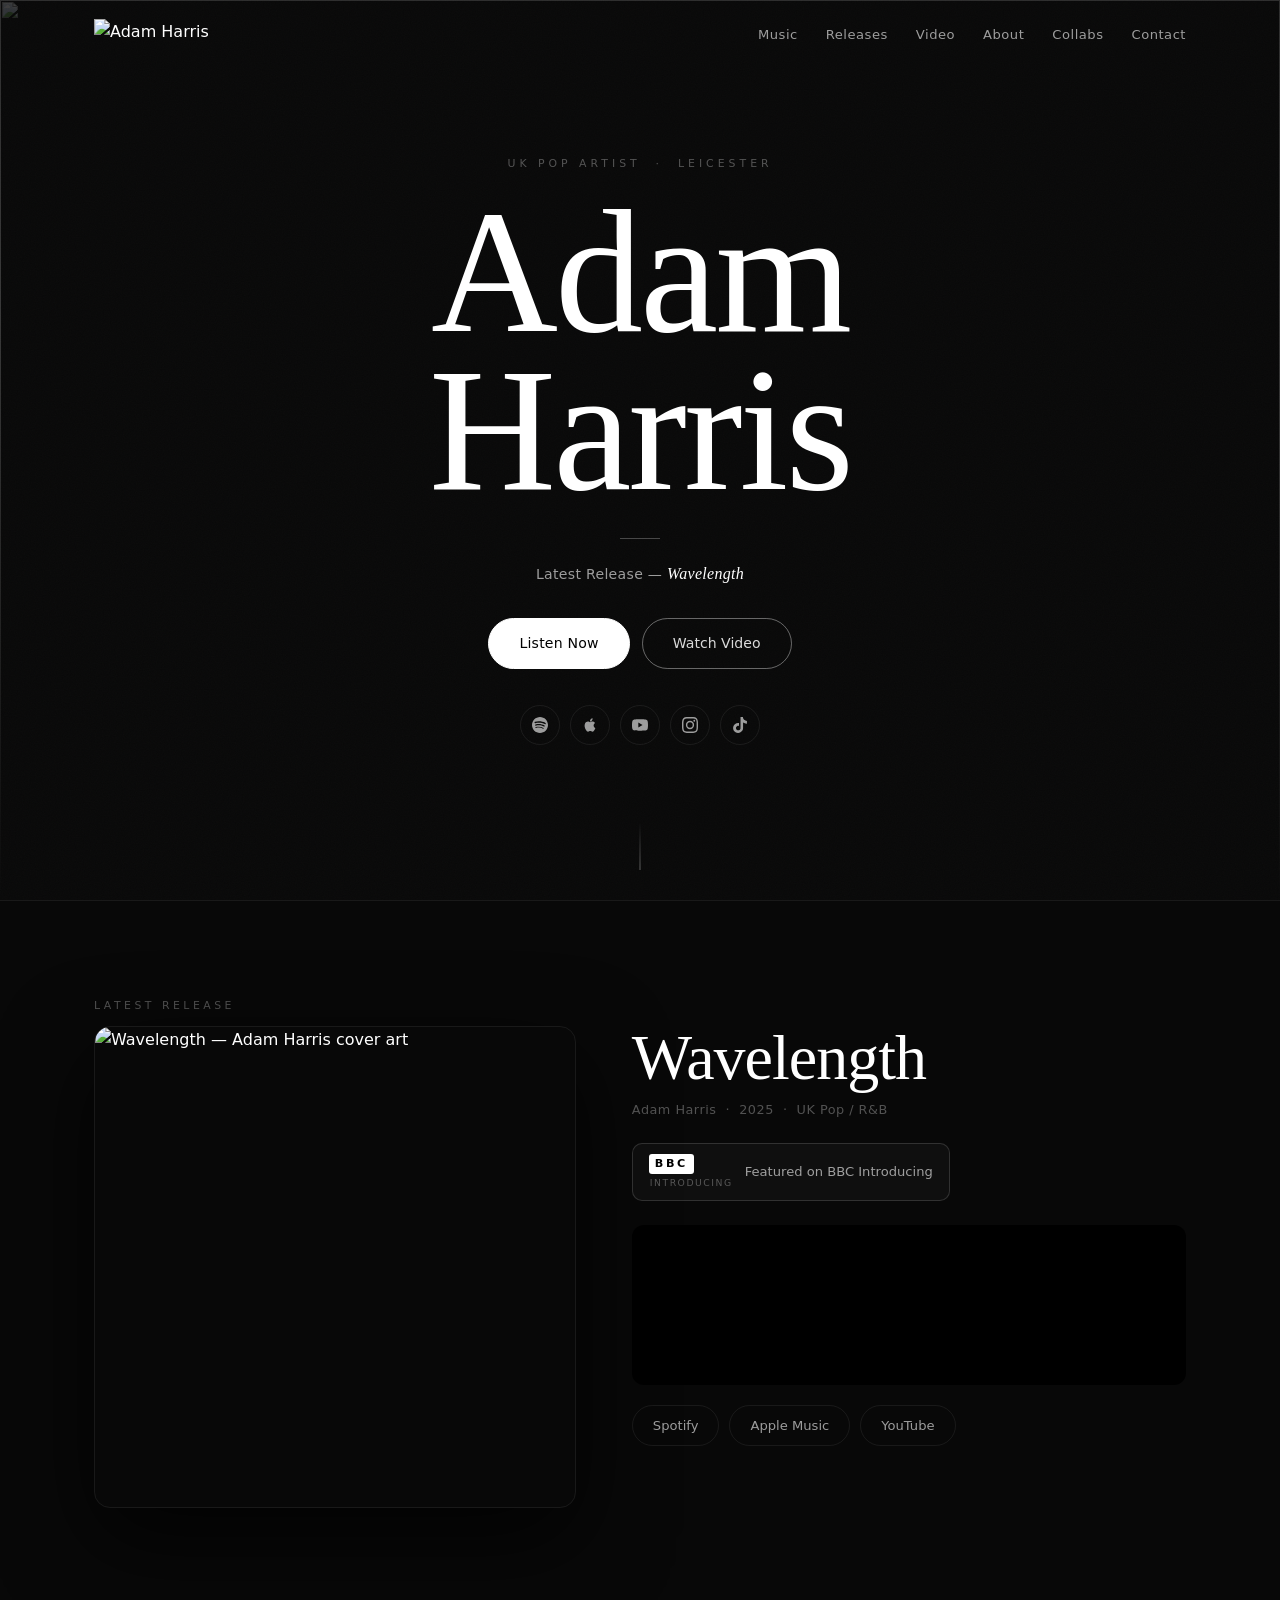
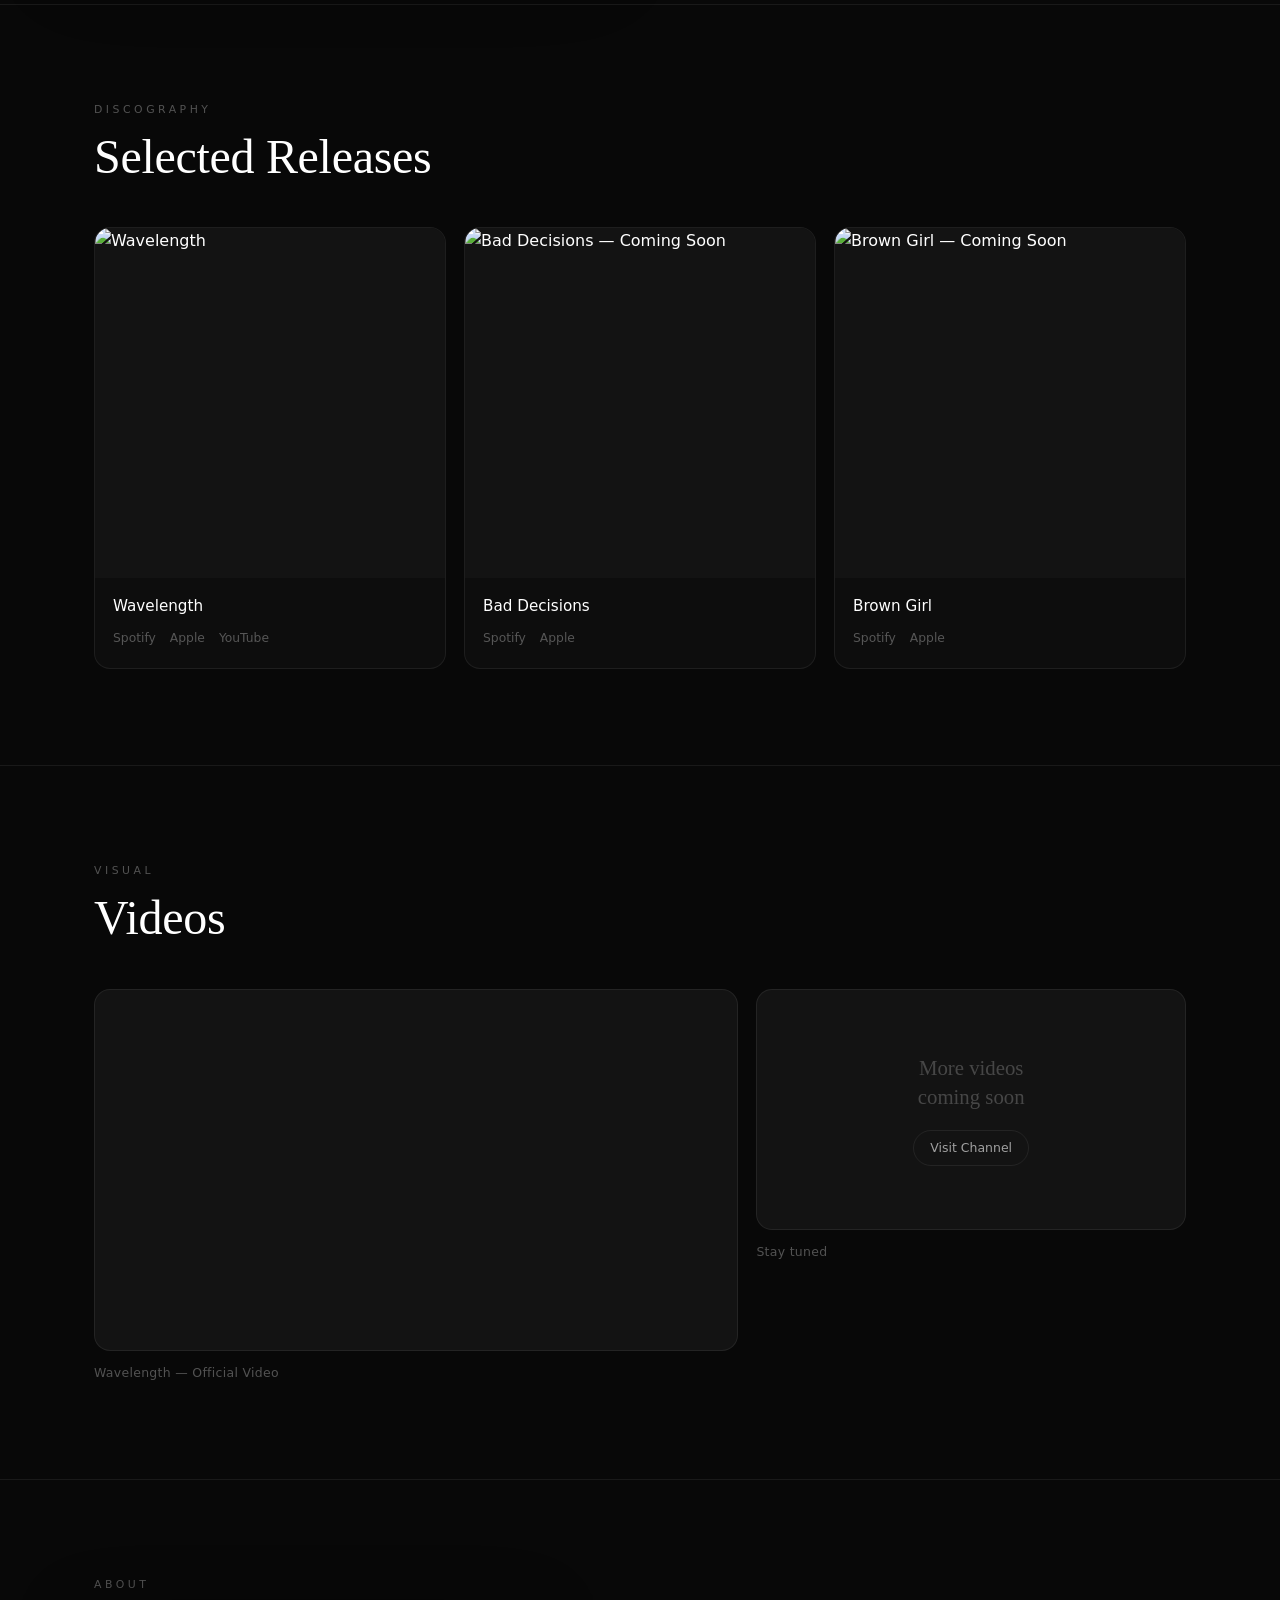
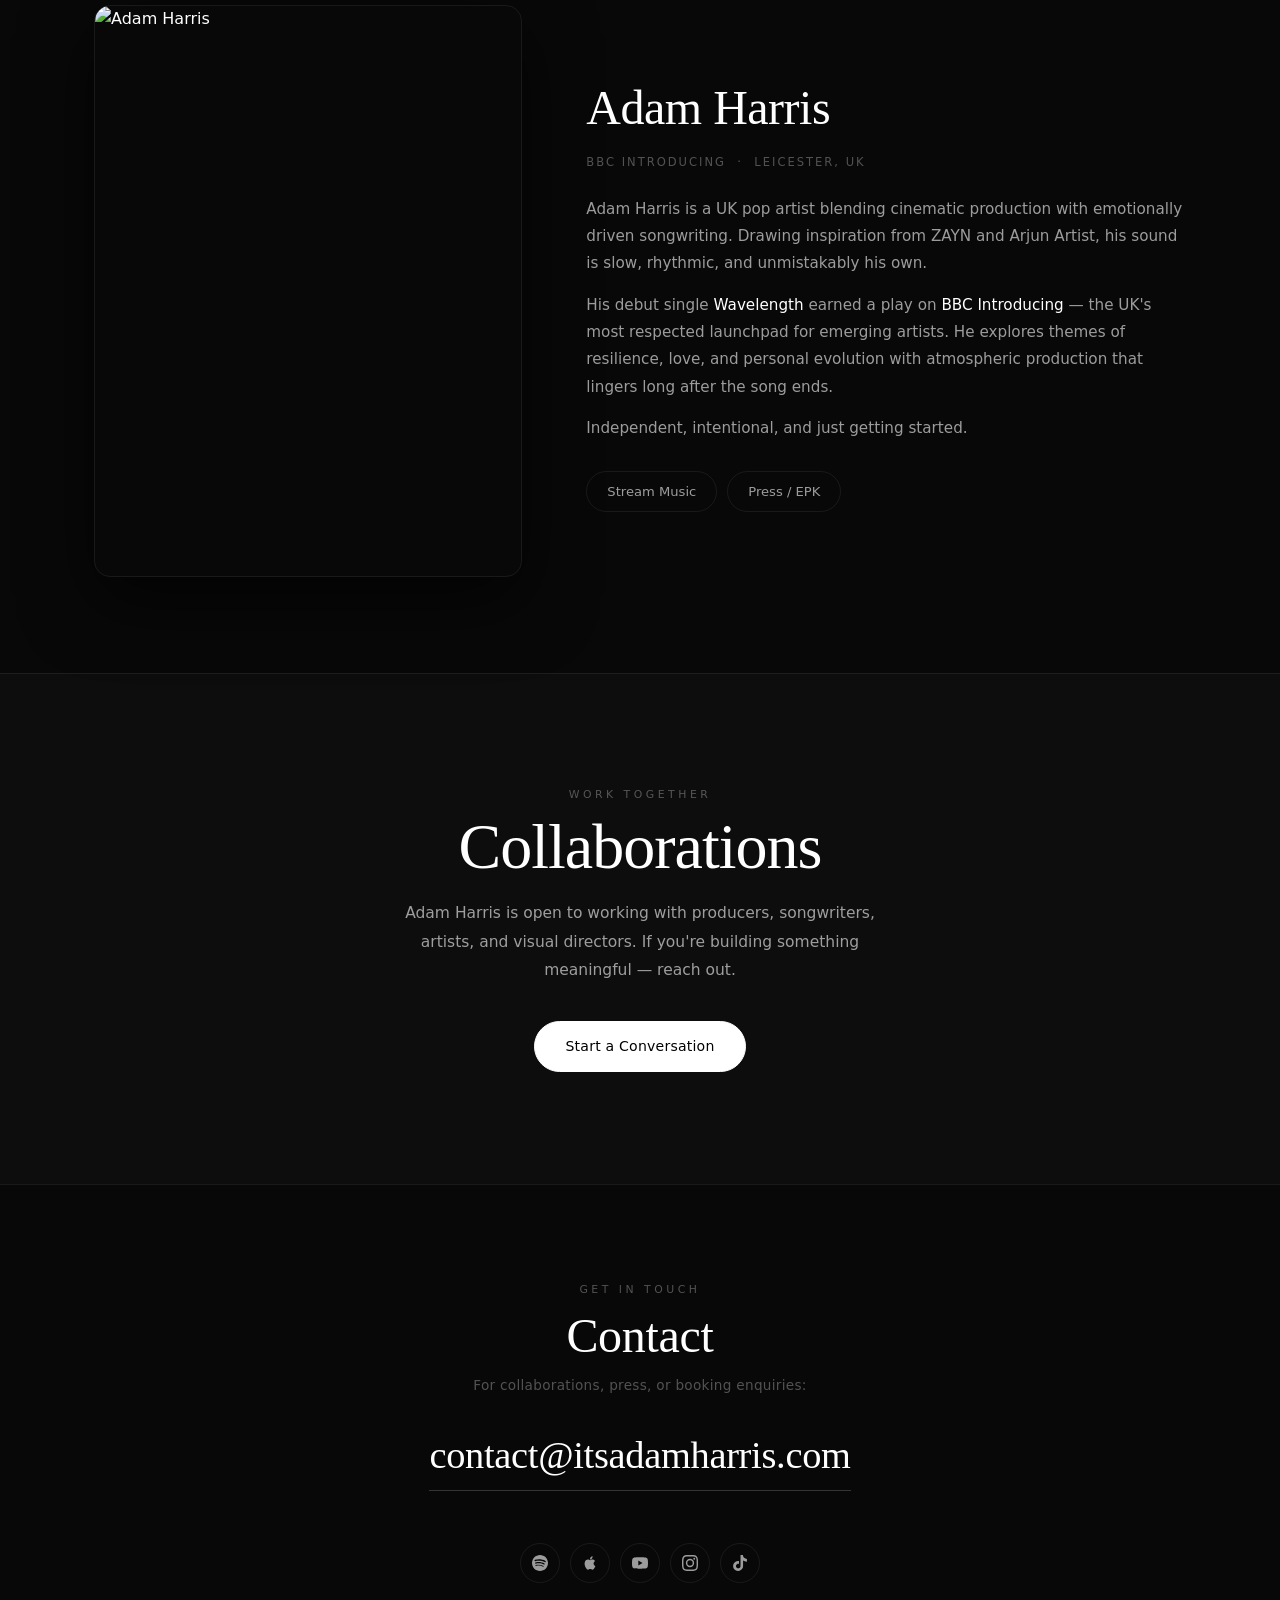
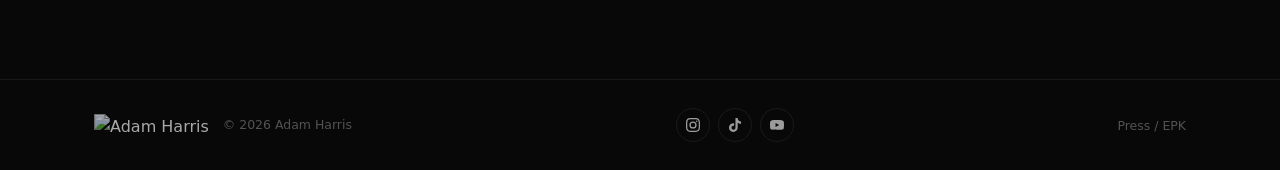
==== commit 609ed042: "Fix image file extensions and update footer copyright" ====
--- a/index.html
+++ b/index.html
@@ -42,7 +42,6 @@
 
   <main>
 
-```
 <section class="hero" id="hero">
   <div class="hero-bg" aria-hidden="true">
     <img src="hero.png" alt="" class="hero-bg-img" />
@@ -63,7 +62,7 @@
     </div>
     <div class="hero-socials">
       <a href="https://open.spotify.com/artist/0UfxZqpIdQ5MnFedukGl5V?si=Gog9pSkiT4qMNdcw5nuZ2g" target="_blank" rel="noopener" aria-label="Spotify" class="sicon"><svg viewBox="0 0 24 24" fill="currentColor"><path d="M12 0C5.4 0 0 5.4 0 12s5.4 12 12 12 12-5.4 12-12S18.66 0 12 0zm5.521 17.34c-.24.359-.66.48-1.021.24-2.82-1.74-6.36-2.101-10.561-1.141-.418.122-.779-.179-.899-.539-.12-.421.18-.78.54-.9 4.56-1.021 8.52-.6 11.64 1.32.42.18.479.659.301 1.02zm1.44-3.3c-.301.42-.841.6-1.262.3-3.239-1.98-8.159-2.58-11.939-1.38-.479.12-1.02-.12-1.14-.6-.12-.48.12-1.021.6-1.141C9.6 9.9 15 10.561 18.72 12.84c.361.181.54.78.241 1.2zm.12-3.36C15.24 8.4 8.82 8.16 5.16 9.301c-.6.179-1.2-.181-1.38-.721-.18-.601.18-1.2.72-1.381 4.26-1.26 11.28-1.02 15.721 1.621.539.3.719 1.02.419 1.56-.299.421-1.02.599-1.559.3z"/></svg></a>
-      <a href="https://music.apple.com/gb/artist/adam-harris/1852372303" target="_blank" rel="noopener" aria-label="Apple Music" class="sicon"><svg viewBox="0 0 24 24" fill="currentColor"><path d="M23.994 6.124a9.23 9.23 0 00-.24-2.19c-.317-1.31-1.062-2.31-2.18-3.043a5.022 5.022 0 00-1.877-.726 10.496 10.496 0 00-1.564-.15c-.04-.003-.083-.01-.124-.013H5.986c-.152.01-.303.017-.455.026C4.786.07 4.043.15 3.34.428 2.004.958 1.04 1.88.475 3.208c-.192.448-.292.925-.363 1.408-.056.392-.088.785-.1 1.18 0 .032-.007.062-.01.093v12.223c.01.14.017.283.027.424.05.815.154 1.624.497 2.373.65 1.42 1.738 2.353 3.234 2.801.42.127.856.187 1.293.228.428.04.858.056 1.287.067.094.003.188.01.282.01h11.522c.593 0 1.183-.038 1.77-.15 1.41-.274 2.606-1.074 3.372-2.27.408-.64.67-1.35.78-2.077.042-.28.063-.563.07-.847.003-.052.01-.104.01-.157V6.16c-.003-.012-.003-.024-.005-.036zM12.5 17.5a2 2 0 110-4 2 2 0 010 4zm4-8.75l-7 1.65V17.5a2 2 0 01-4 0v-4.5l7-1.65V7.25l7-1.65v2l-3 .15z"/></svg></a>
+      <a href="https://music.apple.com/gb/artist/adam-harris/1852372303" target="_blank" rel="noopener" aria-label="Apple Music" class="sicon"><svg viewBox="0 0 24 24" fill="currentColor"><path d="M18.71 19.5c-.83 1.24-1.71 2.45-3.05 2.47-1.34.03-1.77-.79-3.29-.79-1.53 0-2 .77-3.27.82-1.31.05-2.3-1.32-3.14-2.53C4.25 17 2.94 12.45 4.7 9.39c.87-1.52 2.43-2.48 4.12-2.51 1.28-.02 2.5.87 3.29.87.78 0 2.26-1.07 3.8-.91.65.03 2.47.26 3.64 1.98-.09.06-2.17 1.28-2.15 3.81.03 3.02 2.65 4.03 2.68 4.04-.03.07-.42 1.44-1.38 2.83M13 3.5c.73-.83 1.94-1.46 2.94-1.5.13 1.17-.34 2.35-1.04 3.19-.69.85-1.83 1.51-2.95 1.42-.15-1.15.41-2.35 1.05-3.11z"/></svg></a>
       <a href="https://www.youtube.com/@itsadamharris" target="_blank" rel="noopener" aria-label="YouTube" class="sicon"><svg viewBox="0 0 24 24" fill="currentColor"><path d="M23.5 6.2a3 3 0 00-2.1-2.1C19.5 3.5 12 3.5 12 3.5s-7.5 0-9.4.6a3 3 0 00-2.1 2.1C0 8.1 0 12 0 12s0 3.9.5 5.8a3 3 0 002.1 2.1c1.9.6 9.4.6 9.4.6s7.5 0 9.4-.6a3 3 0 002.1-2.1C24 15.9 24 12 24 12s0-3.9-.5-5.8zM9.5 15.6V8.4l6.3 3.6-6.3 3.6z"/></svg></a>
       <a href="https://www.instagram.com/its.adamharris" target="_blank" rel="noopener" aria-label="Instagram" class="sicon"><svg viewBox="0 0 24 24" fill="currentColor"><path d="M12 2.2c3.2 0 3.6 0 4.9.1 3.3.1 4.8 1.7 4.9 4.9.1 1.3.1 1.6.1 4.8 0 3.2 0 3.6-.1 4.8-.1 3.2-1.7 4.8-4.9 4.9-1.3.1-1.6.1-4.9.1-3.2 0-3.6 0-4.8-.1-3.3-.1-4.8-1.7-4.9-4.9C2.2 15.6 2.2 15.2 2.2 12c0-3.2 0-3.6.1-4.8C2.4 3.9 4 2.3 7.2 2.2c1.2-.1 1.6-.1 4.8-.1zM12 0C8.7 0 8.3 0 7.1.1 2.7.3.3 2.7.1 7.1 0 8.3 0 8.7 0 12s0 3.7.1 4.9c.2 4.4 2.6 6.8 7 7C8.3 24 8.7 24 12 24s3.7 0 4.9-.1c4.4-.2 6.8-2.6 7-7 .1-1.2.1-1.6.1-4.9s0-3.7-.1-4.9C23.7 2.7 21.3.3 16.9.1 15.7 0 15.3 0 12 0zm0 5.8a6.2 6.2 0 100 12.4A6.2 6.2 0 0012 5.8zM12 16a4 4 0 110-8 4 4 0 010 8zm6.4-11.8a1.4 1.4 0 100 2.8 1.4 1.4 0 000-2.8z"/></svg></a>
       <a href="https://www.tiktok.com/@itsadamharris" target="_blank" rel="noopener" aria-label="TikTok" class="sicon"><svg viewBox="0 0 24 24" fill="currentColor"><path d="M12.5 0h3.9c.1 1.5.6 3.1 1.8 4.2 1.1 1.1 2.7 1.6 4.2 1.8v4c-1.4 0-2.9-.3-4.2-1-.6-.3-1.1-.6-1.6-.9v8.7c-.1 1.4-.5 2.8-1.3 3.9-1.3 1.9-3.6 3.2-5.9 3.2-1.4.1-2.9-.3-4.1-1C3.3 21.7 1.9 19.5 1.7 17.2c0-.5 0-1 0-1.5.2-1.9 1.1-3.7 2.6-5 1.7-1.4 4-2.1 6.2-1.7v4.4c-1-.3-2.2-.2-3 .4-.6.4-1.1 1-1.4 1.7-.2.5-.1 1.1-.1 1.6.2 1.6 1.8 3 3.5 2.9 1.1 0 2.2-.7 2.8-1.6.2-.3.4-.7.4-1.1.1-1.8.1-3.6.1-5.4V0z"/></svg></a>
@@ -77,7 +76,7 @@
     <p class="eyebrow">Latest Release</p>
     <div class="release-grid">
       <div class="release-art">
-        <img src="WAVE_LENGTH_COVER_FINISH.JPG" alt="Wavelength — Adam Harris cover art" />
+        <img src="WAVE_LENGTH_COVER_FINISH.jpeg" alt="Wavelength — Adam Harris cover art" />
       </div>
       <div class="release-info">
         <h2 class="release-title">Wavelength</h2>
@@ -109,7 +108,7 @@
     <div class="releases-grid">
       <div class="rc">
         <div class="rc-art">
-          <img src="WAVE_LENGTH_COVER_FINISH.JPG" alt="Wavelength" />
+          <img src="WAVE_LENGTH_COVER_FINISH.jpeg" alt="Wavelength" />
           <div class="rc-overlay"><a href="https://open.spotify.com/track/7Iv7xDYTmo4pIKKQ3BE5nv?si=_fCrf24KQ0WEPfuBhOlpmg" target="_blank" rel="noopener" class="rc-play" aria-label="Play Wavelength">&#9654;</a></div>
         </div>
         <div class="rc-info">
@@ -123,7 +122,7 @@
       </div>
       <div class="rc">
         <div class="rc-art">
-          <img src="coming_soon.PNG" alt="Bad Decisions — Coming Soon" />
+          <img src="coming_soon.png" alt="Bad Decisions — Coming Soon" />
           <div class="rc-overlay"><a href="https://open.spotify.com/artist/0UfxZqpIdQ5MnFedukGl5V" target="_blank" rel="noopener" class="rc-play" aria-label="Stream on Spotify">&#9654;</a></div>
         </div>
         <div class="rc-info">
@@ -136,7 +135,7 @@
       </div>
       <div class="rc">
         <div class="rc-art">
-          <img src="coming_soon.PNG" alt="Brown Girl — Coming Soon" />
+          <img src="coming_soon.png" alt="Brown Girl — Coming Soon" />
           <div class="rc-overlay"><a href="https://open.spotify.com/artist/0UfxZqpIdQ5MnFedukGl5V" target="_blank" rel="noopener" class="rc-play" aria-label="Stream on Spotify">&#9654;</a></div>
         </div>
         <div class="rc-info">
@@ -180,7 +179,7 @@
     <p class="eyebrow">About</p>
     <div class="about-grid">
       <div class="about-img">
-        <img src="adamharris197_1_.JPG" alt="Adam Harris" />
+        <img src="adamharris197_1_.jpeg" alt="Adam Harris" />
       </div>
       <div class="about-copy">
         <h2 class="about-name">Adam Harris</h2>
@@ -216,14 +215,13 @@
     <a href="mailto:contact@itsadamharris.com" class="contact-email">contact@itsadamharris.com</a>
     <div class="contact-socials">
       <a href="https://open.spotify.com/artist/0UfxZqpIdQ5MnFedukGl5V" target="_blank" rel="noopener" aria-label="Spotify" class="sicon"><svg viewBox="0 0 24 24" fill="currentColor"><path d="M12 0C5.4 0 0 5.4 0 12s5.4 12 12 12 12-5.4 12-12S18.66 0 12 0zm5.521 17.34c-.24.359-.66.48-1.021.24-2.82-1.74-6.36-2.101-10.561-1.141-.418.122-.779-.179-.899-.539-.12-.421.18-.78.54-.9 4.56-1.021 8.52-.6 11.64 1.32.42.18.479.659.301 1.02zm1.44-3.3c-.301.42-.841.6-1.262.3-3.239-1.98-8.159-2.58-11.939-1.38-.479.12-1.02-.12-1.14-.6-.12-.48.12-1.021.6-1.141C9.6 9.9 15 10.561 18.72 12.84c.361.181.54.78.241 1.2zm.12-3.36C15.24 8.4 8.82 8.16 5.16 9.301c-.6.179-1.2-.181-1.38-.721-.18-.601.18-1.2.72-1.381 4.26-1.26 11.28-1.02 15.721 1.621.539.3.719 1.02.419 1.56-.299.421-1.02.599-1.559.3z"/></svg></a>
-      <a href="https://music.apple.com/gb/artist/adam-harris/1852372303" target="_blank" rel="noopener" aria-label="Apple Music" class="sicon"><svg viewBox="0 0 24 24" fill="currentColor"><path d="M23.994 6.124a9.23 9.23 0 00-.24-2.19c-.317-1.31-1.062-2.31-2.18-3.043a5.022 5.022 0 00-1.877-.726 10.496 10.496 0 00-1.564-.15c-.04-.003-.083-.01-.124-.013H5.986c-.152.01-.303.017-.455.026C4.786.07 4.043.15 3.34.428 2.004.958 1.04 1.88.475 3.208c-.192.448-.292.925-.363 1.408-.056.392-.088.785-.1 1.18 0 .032-.007.062-.01.093v12.223c.01.14.017.283.027.424.05.815.154 1.624.497 2.373.65 1.42 1.738 2.353 3.234 2.801.42.127.856.187 1.293.228.428.04.858.056 1.287.067.094.003.188.01.282.01h11.522c.593 0 1.183-.038 1.77-.15 1.41-.274 2.606-1.074 3.372-2.27.408-.64.67-1.35.78-2.077.042-.28.063-.563.07-.847.003-.052.01-.104.01-.157V6.16c-.003-.012-.003-.024-.005-.036zM12.5 17.5a2 2 0 110-4 2 2 0 010 4zm4-8.75l-7 1.65V17.5a2 2 0 01-4 0v-4.5l7-1.65V7.25l7-1.65v2l-3 .15z"/></svg></a>
+      <a href="https://music.apple.com/gb/artist/adam-harris/1852372303" target="_blank" rel="noopener" aria-label="Apple Music" class="sicon"><svg viewBox="0 0 24 24" fill="currentColor"><path d="M18.71 19.5c-.83 1.24-1.71 2.45-3.05 2.47-1.34.03-1.77-.79-3.29-.79-1.53 0-2 .77-3.27.82-1.31.05-2.3-1.32-3.14-2.53C4.25 17 2.94 12.45 4.7 9.39c.87-1.52 2.43-2.48 4.12-2.51 1.28-.02 2.5.87 3.29.87.78 0 2.26-1.07 3.8-.91.65.03 2.47.26 3.64 1.98-.09.06-2.17 1.28-2.15 3.81.03 3.02 2.65 4.03 2.68 4.04-.03.07-.42 1.44-1.38 2.83M13 3.5c.73-.83 1.94-1.46 2.94-1.5.13 1.17-.34 2.35-1.04 3.19-.69.85-1.83 1.51-2.95 1.42-.15-1.15.41-2.35 1.05-3.11z"/></svg></a>
       <a href="https://www.youtube.com/@itsadamharris" target="_blank" rel="noopener" aria-label="YouTube" class="sicon"><svg viewBox="0 0 24 24" fill="currentColor"><path d="M23.5 6.2a3 3 0 00-2.1-2.1C19.5 3.5 12 3.5 12 3.5s-7.5 0-9.4.6a3 3 0 00-2.1 2.1C0 8.1 0 12 0 12s0 3.9.5 5.8a3 3 0 002.1 2.1c1.9.6 9.4.6 9.4.6s7.5 0 9.4-.6a3 3 0 002.1-2.1C24 15.9 24 12 24 12s0-3.9-.5-5.8zM9.5 15.6V8.4l6.3 3.6-6.3 3.6z"/></svg></a>
       <a href="https://www.instagram.com/its.adamharris" target="_blank" rel="noopener" aria-label="Instagram" class="sicon"><svg viewBox="0 0 24 24" fill="currentColor"><path d="M12 2.2c3.2 0 3.6 0 4.9.1 3.3.1 4.8 1.7 4.9 4.9.1 1.3.1 1.6.1 4.8 0 3.2 0 3.6-.1 4.8-.1 3.2-1.7 4.8-4.9 4.9-1.3.1-1.6.1-4.9.1-3.2 0-3.6 0-4.8-.1-3.3-.1-4.8-1.7-4.9-4.9C2.2 15.6 2.2 15.2 2.2 12c0-3.2 0-3.6.1-4.8C2.4 3.9 4 2.3 7.2 2.2c1.2-.1 1.6-.1 4.8-.1zM12 0C8.7 0 8.3 0 7.1.1 2.7.3.3 2.7.1 7.1 0 8.3 0 8.7 0 12s0 3.7.1 4.9c.2 4.4 2.6 6.8 7 7C8.3 24 8.7 24 12 24s3.7 0 4.9-.1c4.4-.2 6.8-2.6 7-7 .1-1.2.1-1.6.1-4.9s0-3.7-.1-4.9C23.7 2.7 21.3.3 16.9.1 15.7 0 15.3 0 12 0zm0 5.8a6.2 6.2 0 100 12.4A6.2 6.2 0 0012 5.8zM12 16a4 4 0 110-8 4 4 0 010 8zm6.4-11.8a1.4 1.4 0 100 2.8 1.4 1.4 0 000-2.8z"/></svg></a>
       <a href="https://www.tiktok.com/@itsadamharris" target="_blank" rel="noopener" aria-label="TikTok" class="sicon"><svg viewBox="0 0 24 24" fill="currentColor"><path d="M12.5 0h3.9c.1 1.5.6 3.1 1.8 4.2 1.1 1.1 2.7 1.6 4.2 1.8v4c-1.4 0-2.9-.3-4.2-1-.6-.3-1.1-.6-1.6-.9v8.7c-.1 1.4-.5 2.8-1.3 3.9-1.3 1.9-3.6 3.2-5.9 3.2-1.4.1-2.9-.3-4.1-1C3.3 21.7 1.9 19.5 1.7 17.2c0-.5 0-1 0-1.5.2-1.9 1.1-3.7 2.6-5 1.7-1.4 4-2.1 6.2-1.7v4.4c-1-.3-2.2-.2-3 .4-.6.4-1.1 1-1.4 1.7-.2.5-.1 1.1-.1 1.6.2 1.6 1.8 3 3.5 2.9 1.1 0 2.2-.7 2.8-1.6.2-.3.4-.7.4-1.1.1-1.8.1-3.6.1-5.4V0z"/></svg></a>
     </div>
   </div>
 </section>
-```
 
   </main>
 
@@ -231,7 +229,7 @@
     <div class="footer-inner">
       <div class="footer-left">
         <img src="logo_main.png" alt="Adam Harris" class="footer-logo" />
-        <span class="footer-copy">© <span id="year"></span> Adam Harris</span>
+        <span class="footer-copy">&copy; <span id="year"></span> Adam Harris</span>
       </div>
       <div class="footer-mid">
         <a href="https://www.instagram.com/its.adamharris" target="_blank" rel="noopener" aria-label="Instagram" class="sicon sicon--sm"><svg viewBox="0 0 24 24" fill="currentColor"><path d="M12 2.2c3.2 0 3.6 0 4.9.1 3.3.1 4.8 1.7 4.9 4.9.1 1.3.1 1.6.1 4.8 0 3.2 0 3.6-.1 4.8-.1 3.2-1.7 4.8-4.9 4.9-1.3.1-1.6.1-4.9.1-3.2 0-3.6 0-4.8-.1-3.3-.1-4.8-1.7-4.9-4.9C2.2 15.6 2.2 15.2 2.2 12c0-3.2 0-3.6.1-4.8C2.4 3.9 4 2.3 7.2 2.2c1.2-.1 1.6-.1 4.8-.1zM12 0C8.7 0 8.3 0 7.1.1 2.7.3.3 2.7.1 7.1 0 8.3 0 8.7 0 12s0 3.7.1 4.9c.2 4.4 2.6 6.8 7 7C8.3 24 8.7 24 12 24s3.7 0 4.9-.1c4.4-.2 6.8-2.6 7-7 .1-1.2.1-1.6.1-4.9s0-3.7-.1-4.9C23.7 2.7 21.3.3 16.9.1 15.7 0 15.3 0 12 0zm0 5.8a6.2 6.2 0 100 12.4A6.2 6.2 0 0012 5.8zM12 16a4 4 0 110-8 4 4 0 010 8zm6.4-11.8a1.4 1.4 0 100 2.8 1.4 1.4 0 000-2.8z"/></svg></a>
--- a/style.css
+++ b/style.css
@@ -73,16 +73,7 @@
 }
 .reveal.revealed { opacity: 1; transform: none; }
 
-/* Hero content always visible — don't rely on IntersectionObserver for above-fold content */
-.hero .reveal {
-  opacity: 1;
-  transform: none;
-  animation: heroFadeIn 1s cubic-bezier(0.22,1,0.36,1) both;
-}
-@keyframes heroFadeIn {
-  from { opacity: 0; transform: translateY(20px); }
-  to   { opacity: 1; transform: none; }
-}
+
 
 /* ══════════════════════════════════════════════
    BUTTONS
@@ -292,10 +283,6 @@
   object-fit: cover;
   object-position: center 20%;
   filter: brightness(0.32) saturate(0.65);
-  /* Force GPU layer for iOS Safari paint */
-  transform: translateZ(0);
-  -webkit-transform: translateZ(0);
-  will-change: transform;
   display: block;
 }
 .hero-overlay {
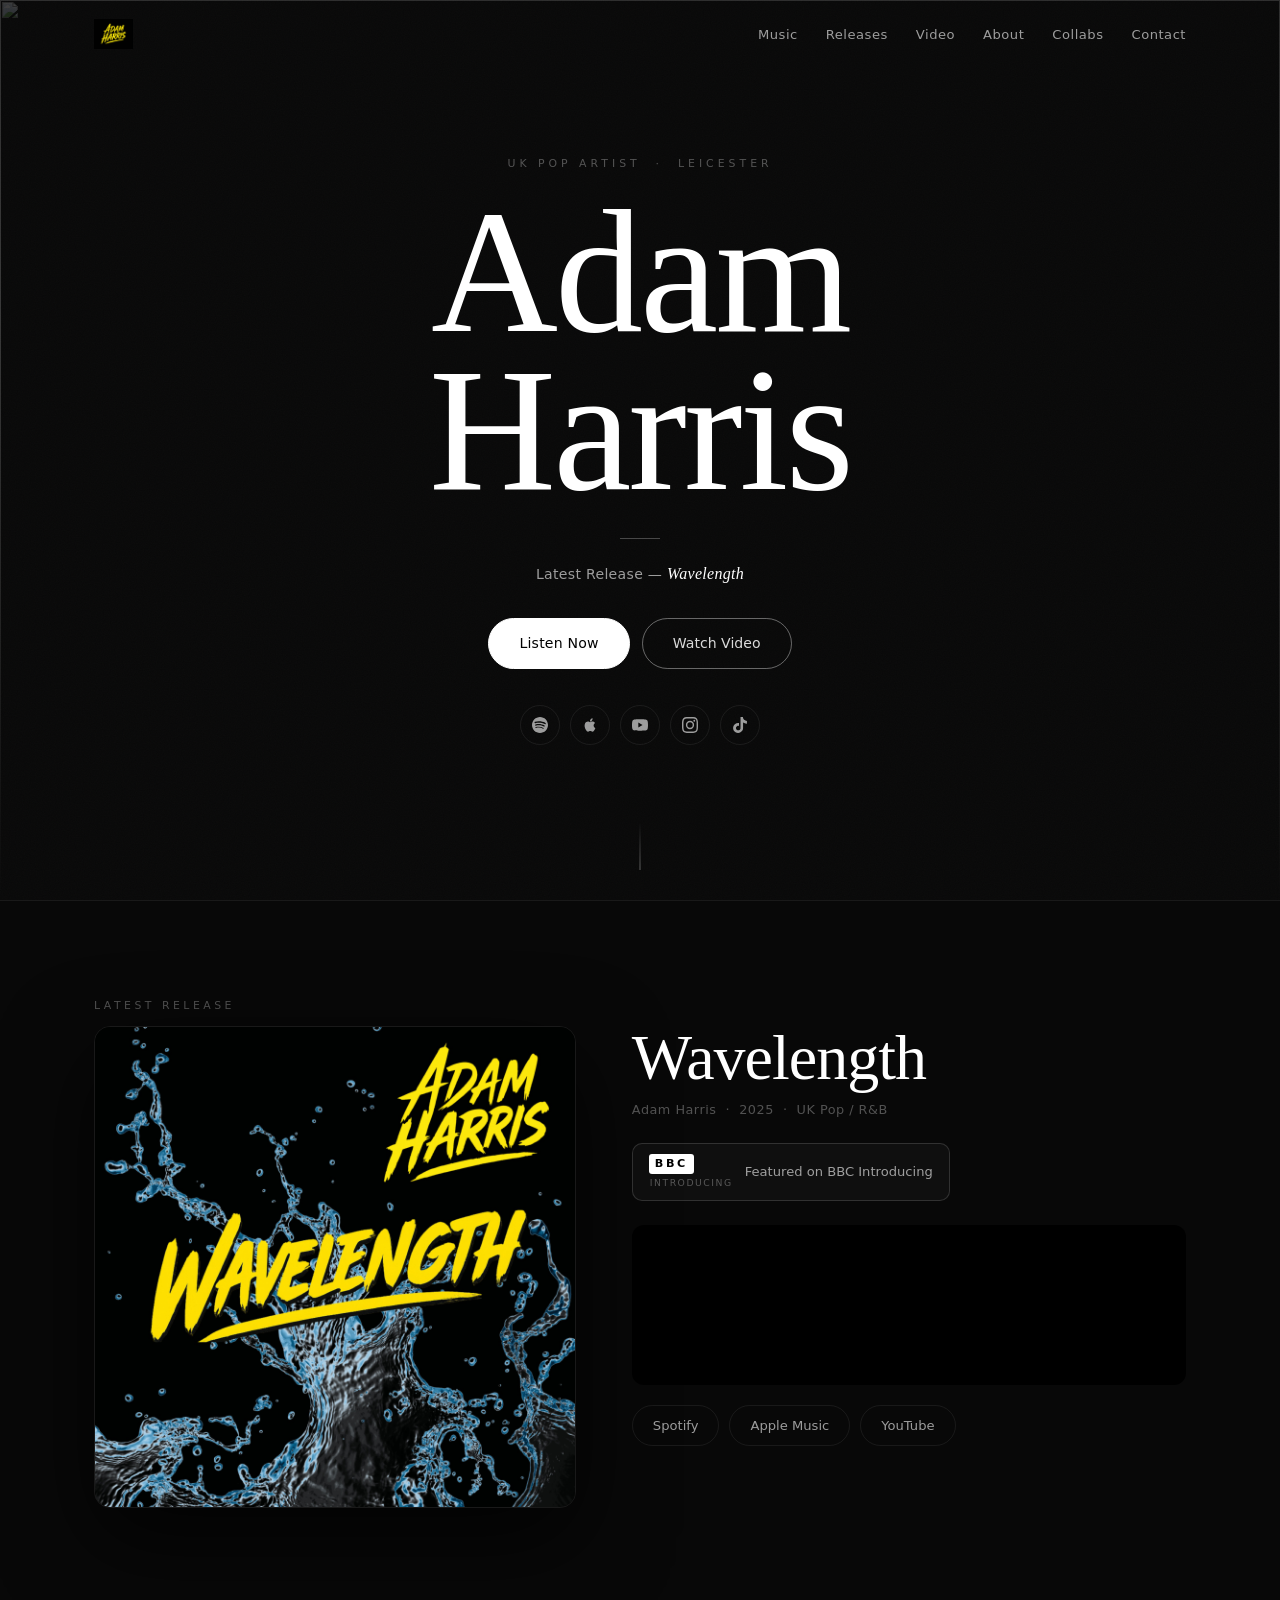
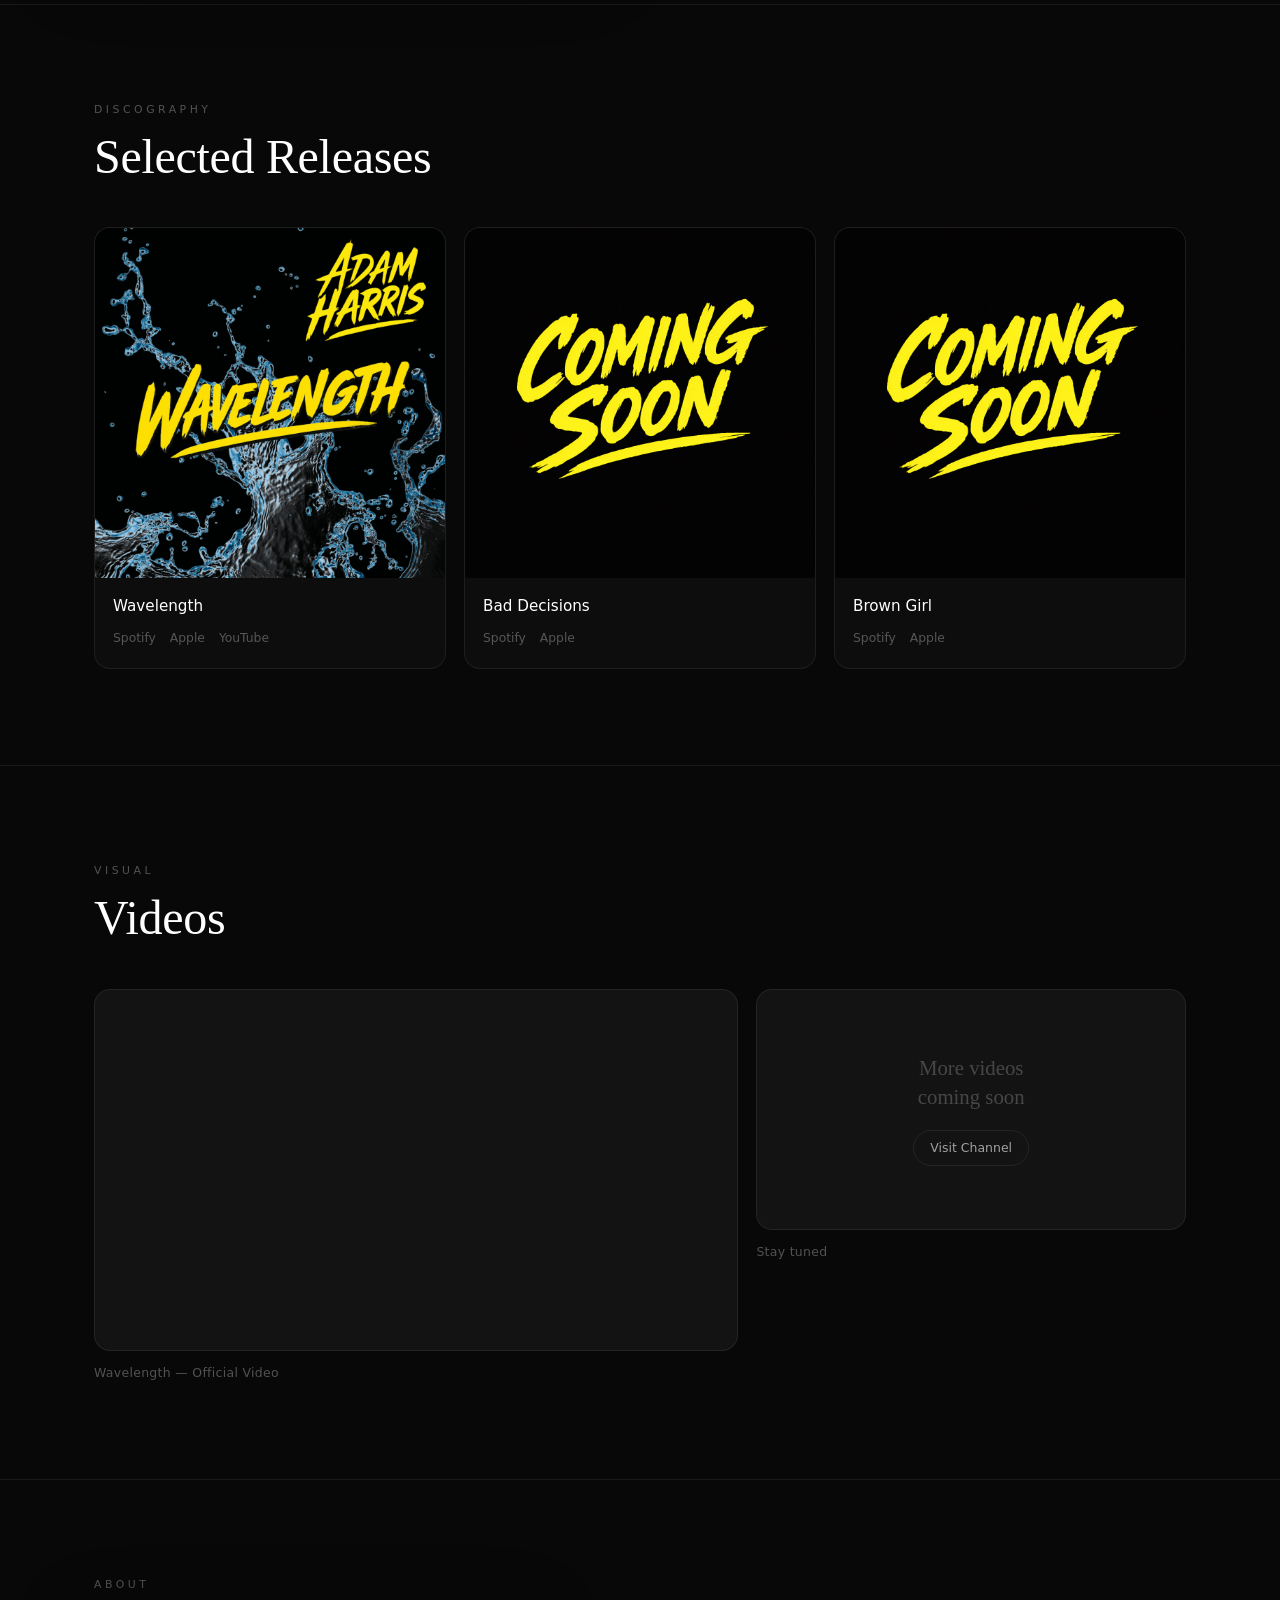
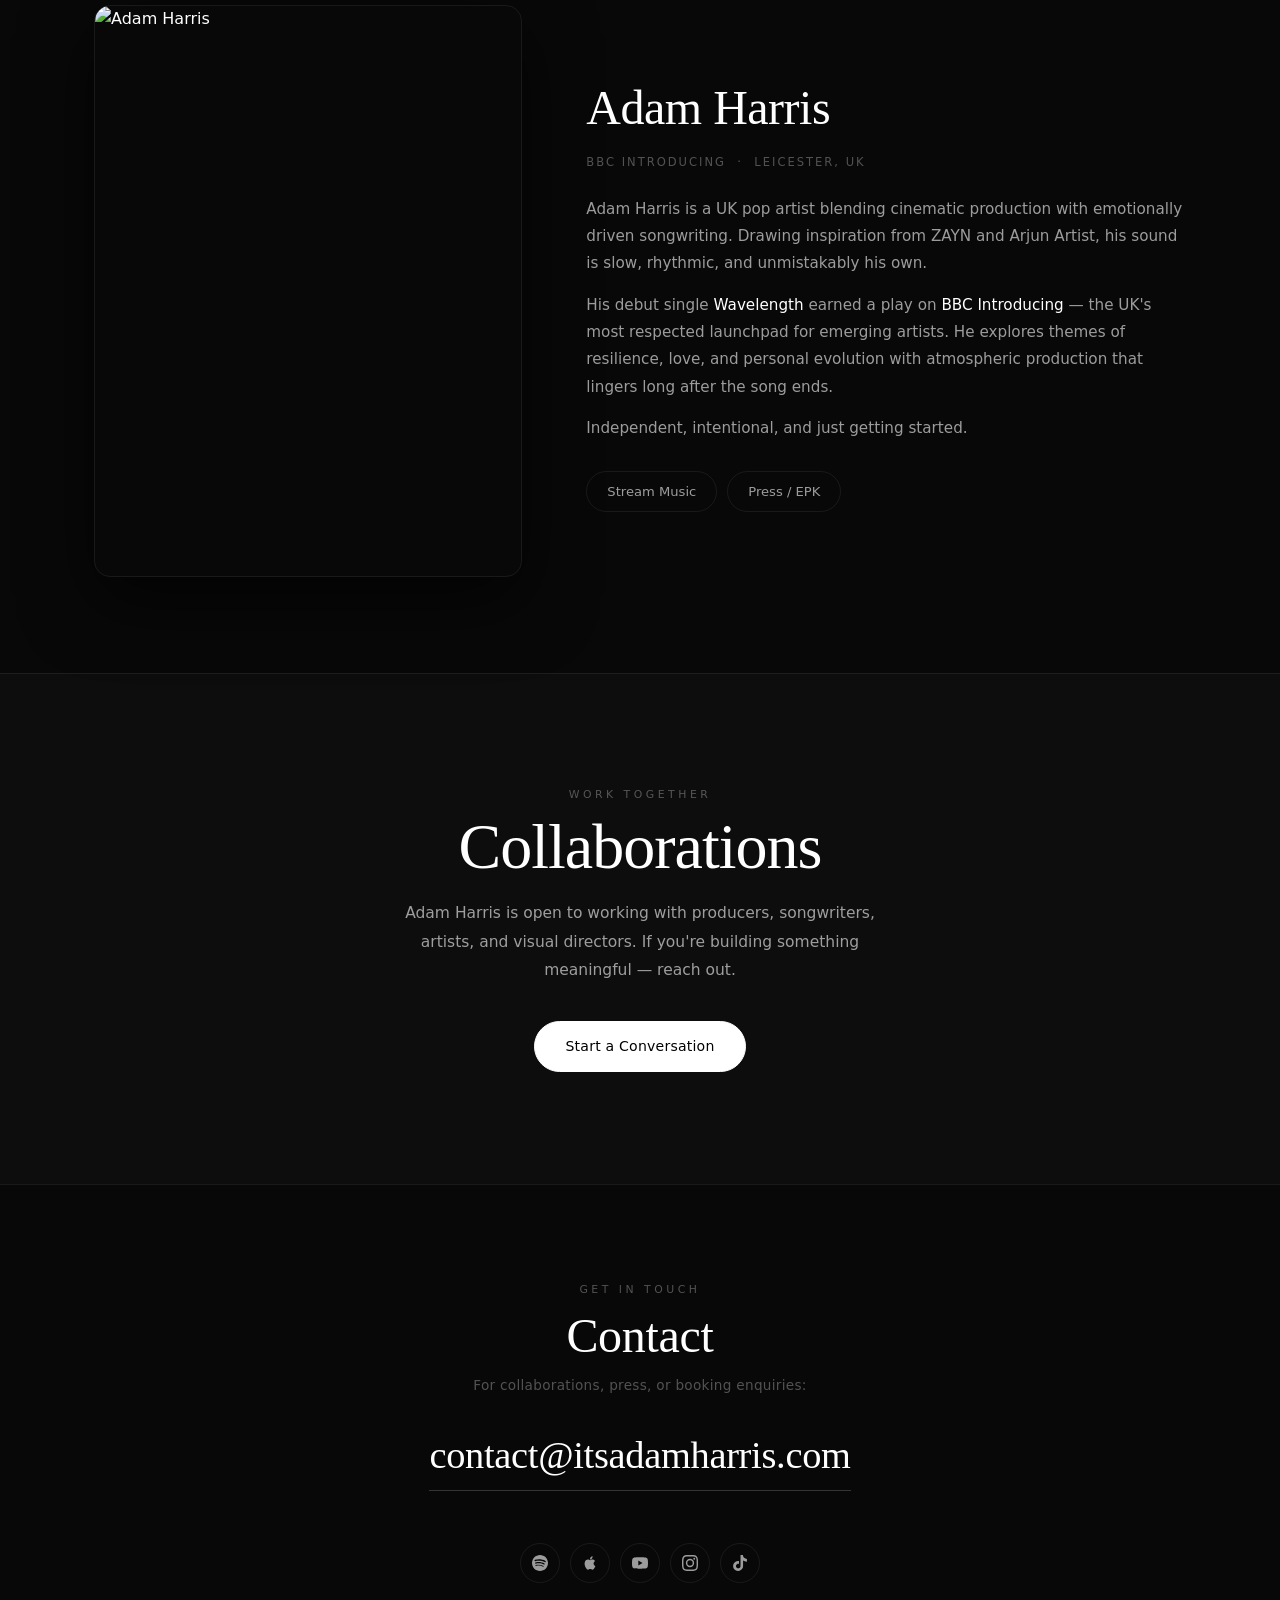
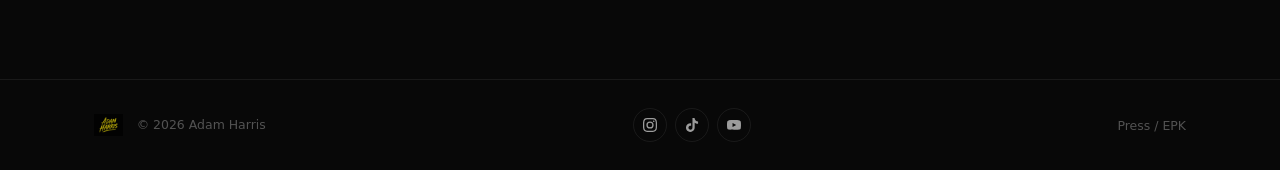
==== commit 0fb8386d: "Update image paths and file extensions in index.html" ====
--- a/index.html
+++ b/index.html
@@ -16,7 +16,7 @@
   <header class="nav-bar" id="navbar">
     <div class="nav-inner">
       <a href="#hero" class="nav-logo" aria-label="Adam Harris Home">
-        <img src="logo_main.png" alt="Adam Harris" />
+        <img src="assets/logo/logo_main.png" alt="Adam Harris" />
       </a>
       <nav class="nav-links" aria-label="Main navigation">
         <a href="#release">Music</a>
@@ -44,7 +44,7 @@
 
 <section class="hero" id="hero">
   <div class="hero-bg" aria-hidden="true">
-    <img src="hero.png" alt="" class="hero-bg-img" />
+    <img src="assets/photos/hero.png" alt="" class="hero-bg-img" />
     <div class="hero-overlay"></div>
     <div class="hero-grain"></div>
   </div>
@@ -76,7 +76,7 @@
     <p class="eyebrow">Latest Release</p>
     <div class="release-grid">
       <div class="release-art">
-        <img src="WAVE_LENGTH_COVER_FINISH.jpeg" alt="Wavelength — Adam Harris cover art" />
+        <img src="WAVE_LENGTH_COVER_FINISH.JPG" alt="Wavelength — Adam Harris cover art" />
       </div>
       <div class="release-info">
         <h2 class="release-title">Wavelength</h2>
@@ -108,7 +108,7 @@
     <div class="releases-grid">
       <div class="rc">
         <div class="rc-art">
-          <img src="WAVE_LENGTH_COVER_FINISH.jpeg" alt="Wavelength" />
+          <img src="WAVE_LENGTH_COVER_FINISH.JPG" alt="Wavelength" />
           <div class="rc-overlay"><a href="https://open.spotify.com/track/7Iv7xDYTmo4pIKKQ3BE5nv?si=_fCrf24KQ0WEPfuBhOlpmg" target="_blank" rel="noopener" class="rc-play" aria-label="Play Wavelength">&#9654;</a></div>
         </div>
         <div class="rc-info">
@@ -122,7 +122,7 @@
       </div>
       <div class="rc">
         <div class="rc-art">
-          <img src="coming_soon.png" alt="Bad Decisions — Coming Soon" />
+          <img src="coming_soon.PNG" alt="Bad Decisions — Coming Soon" />
           <div class="rc-overlay"><a href="https://open.spotify.com/artist/0UfxZqpIdQ5MnFedukGl5V" target="_blank" rel="noopener" class="rc-play" aria-label="Stream on Spotify">&#9654;</a></div>
         </div>
         <div class="rc-info">
@@ -135,7 +135,7 @@
       </div>
       <div class="rc">
         <div class="rc-art">
-          <img src="coming_soon.png" alt="Brown Girl — Coming Soon" />
+          <img src="coming_soon.PNG" alt="Brown Girl — Coming Soon" />
           <div class="rc-overlay"><a href="https://open.spotify.com/artist/0UfxZqpIdQ5MnFedukGl5V" target="_blank" rel="noopener" class="rc-play" aria-label="Stream on Spotify">&#9654;</a></div>
         </div>
         <div class="rc-info">
@@ -179,7 +179,7 @@
     <p class="eyebrow">About</p>
     <div class="about-grid">
       <div class="about-img">
-        <img src="adamharris197_1_.jpeg" alt="Adam Harris" />
+        <img src="assets/photos/adamharris197(1).JPG" alt="Adam Harris" />
       </div>
       <div class="about-copy">
         <h2 class="about-name">Adam Harris</h2>
@@ -228,7 +228,7 @@
   <footer class="footer">
     <div class="footer-inner">
       <div class="footer-left">
-        <img src="logo_main.png" alt="Adam Harris" class="footer-logo" />
+        <img src="assets/logo/logo_main.png" alt="Adam Harris" class="footer-logo" />
         <span class="footer-copy">&copy; <span id="year"></span> Adam Harris</span>
       </div>
       <div class="footer-mid">
--- a/style.css
+++ b/style.css
@@ -156,14 +156,11 @@
 
 /* ══════════════════════════════════════════════
    NAV BAR
-   — transparent at top, glass on scroll
-   — no background color bleeding into logo
 ══════════════════════════════════════════════ */
 .nav-bar {
   position: fixed;
   top: 0; left: 0; right: 0;
   z-index: 200;
-  /* Transparent until scrolled */
 }
 .nav-bar.scrolled {
   background: rgba(8,8,8,0.90);
@@ -181,7 +178,6 @@
   justify-content: space-between;
   gap: 16px;
 }
-/* Logo — no background, just the image */
 .nav-logo {
   display: flex;
   align-items: center;
@@ -191,7 +187,6 @@
   height: 30px;
   width: auto;
   display: block;
-  /* Ensure no box around it */
   background: transparent;
   border: none;
   padding: 0;
@@ -261,16 +256,14 @@
   position: relative;
   width: 100%;
   min-height: 100svh;
-  min-height: 100vh; /* fallback */
+  min-height: 100vh;
   display: flex;
   align-items: center;
   justify-content: center;
   overflow: hidden;
-  /* iOS Safari: background renders more reliably than absolute img */
   background-color: #080808;
 }
 
-/* Background layer */
 .hero-bg {
   position: absolute;
   inset: 0;
@@ -295,7 +288,6 @@
       rgba(8,8,8,1.00) 100%
     );
 }
-/* Subtle film grain */
 .hero-grain {
   position: absolute; inset: 0;
   opacity: 0.35;
@@ -304,7 +296,6 @@
   background-size: 300px 300px;
 }
 
-/* Content */
 .hero-content {
   position: relative;
   z-index: 1;
@@ -332,7 +323,6 @@
   display: block;
 }
 .hero-name-line { display: block; }
-/* Subtle stagger on hero name lines */
 .hero-name-line:nth-child(1) { transition-delay: 0.1s; }
 .hero-name-line:nth-child(2) { transition-delay: 0.2s; }
 
@@ -369,7 +359,6 @@
   flex-wrap: wrap;
 }
 
-/* Scroll line hint */
 .scroll-hint {
   position: absolute;
   bottom: 30px;
@@ -425,7 +414,6 @@
   margin-bottom: 22px;
 }
 
-/* BBC Credibility Badge */
 .bbc-badge {
   display: inline-flex;
   align-items: center;
@@ -493,7 +481,6 @@
   gap: 18px;
 }
 
-/* Release card */
 .rc {
   border-radius: var(--r);
   overflow: hidden;
@@ -518,7 +505,6 @@
 }
 .rc:hover .rc-art > img { transform: scale(1.06); }
 
-/* Placeholder with logo */
 .rc-ph {
   position: absolute; inset: 0;
   display: flex;
@@ -553,7 +539,6 @@
   border-radius: 999px;
 }
 
-/* Overlay + play button */
 .rc-overlay {
   position: absolute; inset: 0;
   display: flex;
@@ -724,7 +709,7 @@
 }
 
 /* ══════════════════════════════════════════════
-   7. CONTACT — elevated, intentional
+   7. CONTACT
 ══════════════════════════════════════════════ */
 .contact {
   padding: 96px 0;
@@ -739,7 +724,6 @@
   margin-bottom: 28px;
 }
 
-/* Large email link as centrepiece */
 .contact-email {
   display: inline-block;
   font-family: var(--font-d);
@@ -810,11 +794,9 @@
    RESPONSIVE — tablet (≤960px)
 ══════════════════════════════════════════════ */
 @media (max-width: 960px) {
-  /* Show burger, hide desktop nav */
   .nav-links { display: none; }
   .burger { display: flex; }
 
-  /* Sections */
   .release-grid {
     grid-template-columns: 1fr;
     gap: 32px;
@@ -840,10 +822,8 @@
 
   .hero-name { letter-spacing: -1.5px; }
 
-  /* Fix hero photo on mobile — show upper body / face area */
   .hero-bg-img { object-position: 60% 15%; }
 
-  /* BBC badge wraps on mobile */
   .bbc-badge {
     display: flex;
     flex-wrap: wrap;
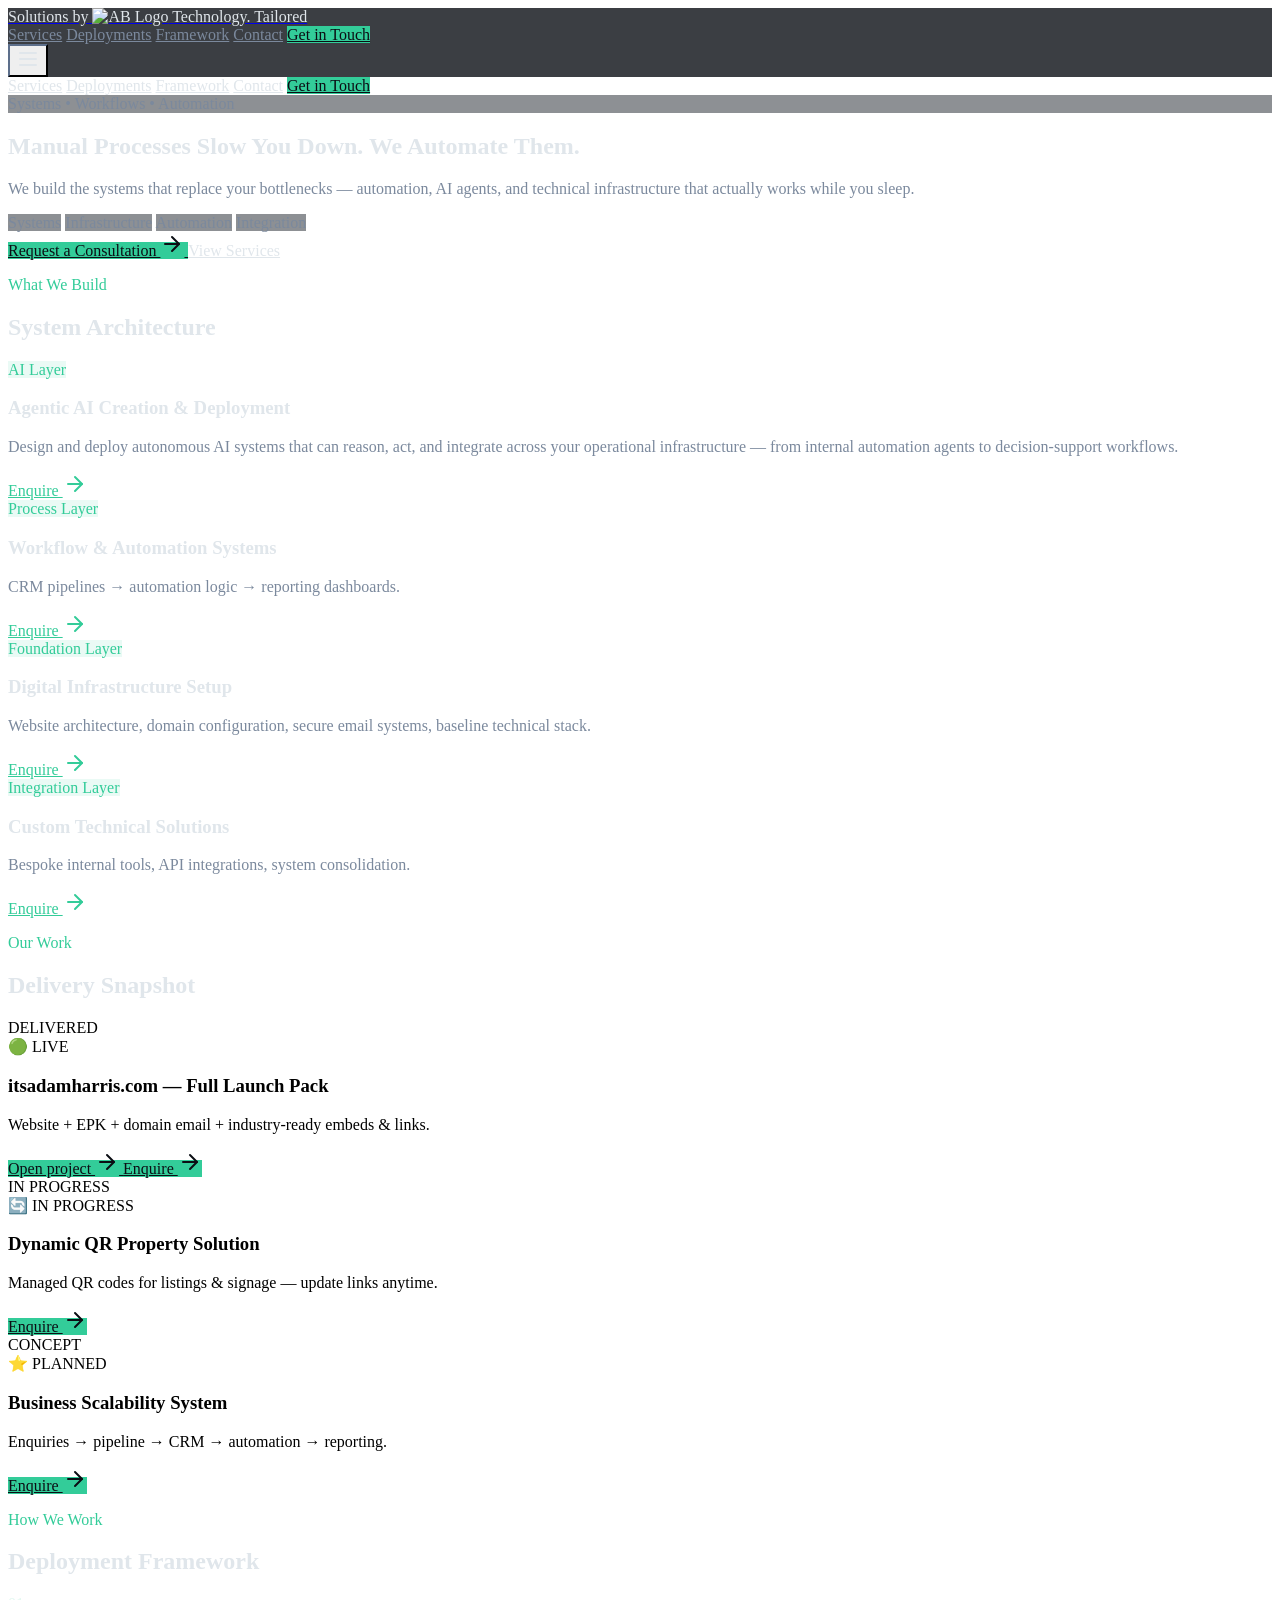
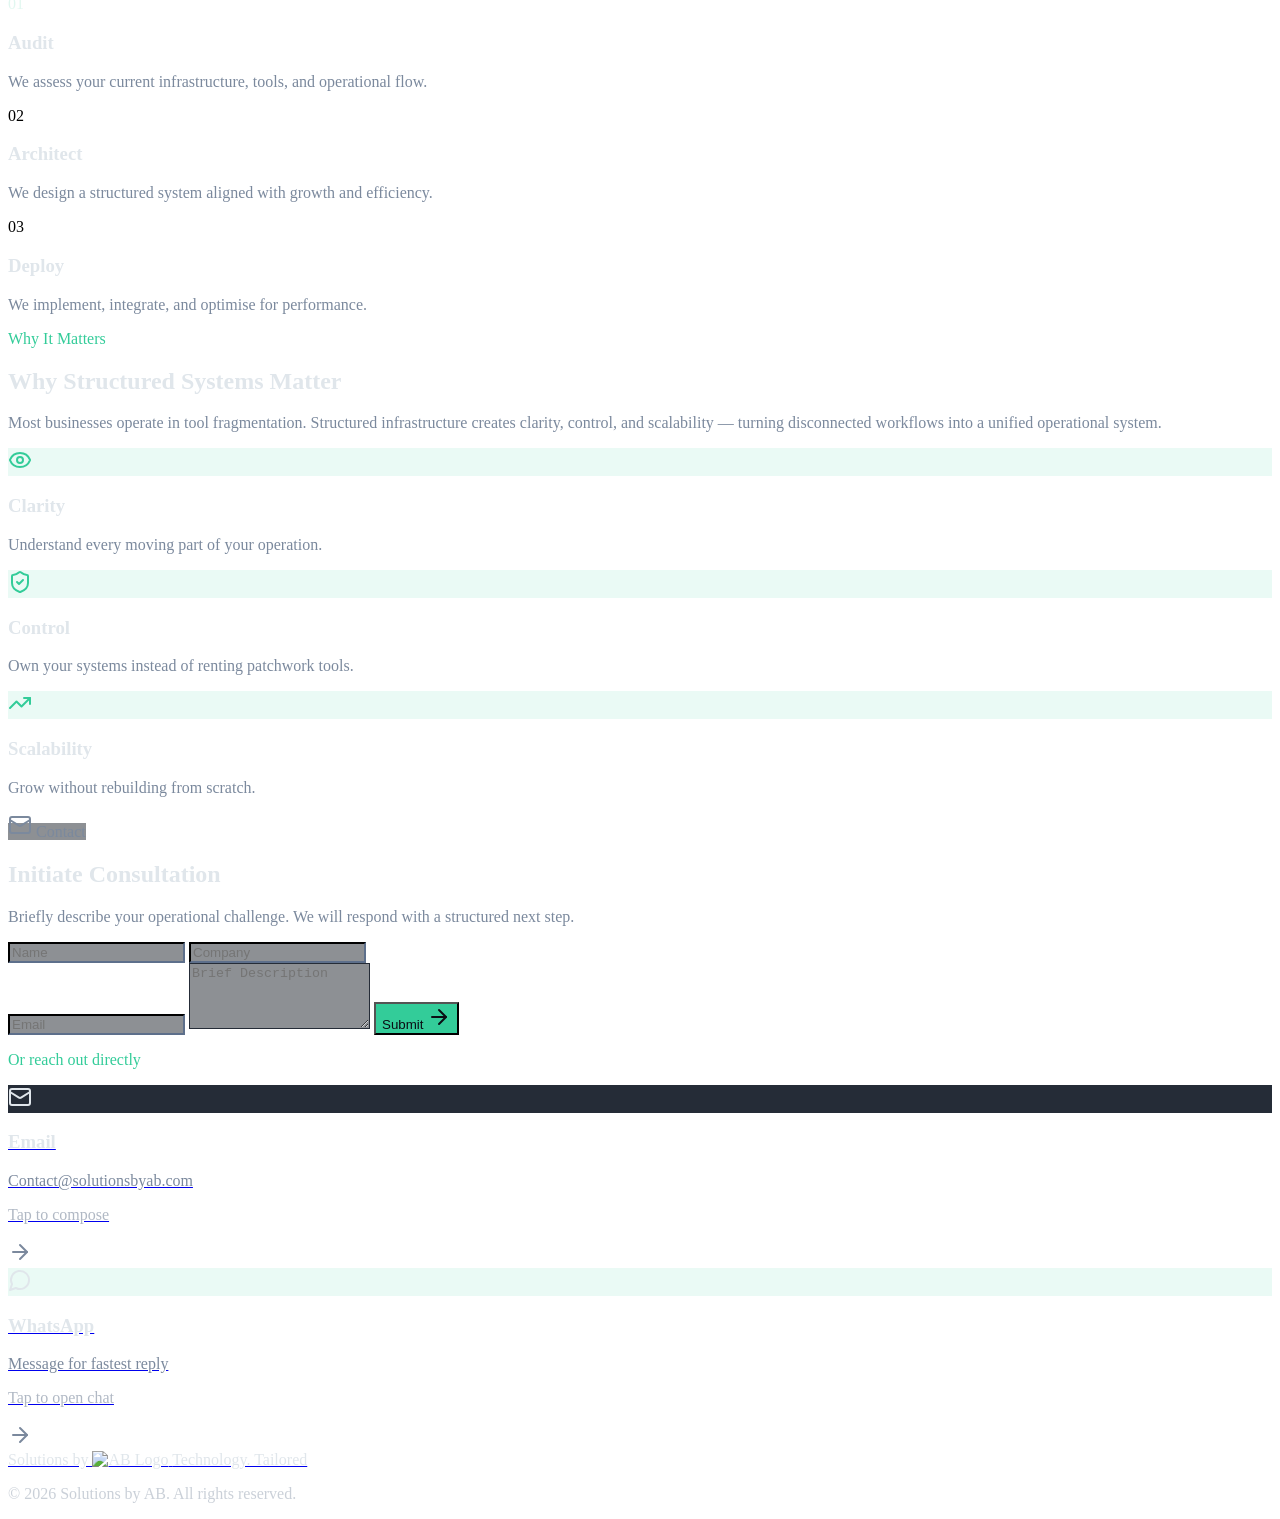
==== commit e25471ba: "Add files via upload" ====
--- a/index.html
+++ b/index.html
@@ -1,282 +1,1276 @@
 <!doctype html>
-
 <html lang="en">
-<head>
-  <meta charset="utf-8" />
-  <meta name="viewport" content="width=device-width, initial-scale=1" />
-  <title>Adam Harris — UK Pop Artist</title>
-  <meta name="description" content="Adam Harris — UK Pop artist from Leicester. Stream Wavelength now. Featured on BBC Introducing." />
-  <link rel="preconnect" href="https://fonts.googleapis.com" />
-  <link rel="preconnect" href="https://fonts.gstatic.com" crossorigin />
-  <link href="https://fonts.googleapis.com/css2?family=Cormorant+Garamond:ital,wght@0,300;0,400;0,600;1,300;1,400&family=DM+Sans:opsz,wght@9..40,300;9..40,400;9..40,500&display=swap" rel="stylesheet" />
-  <link rel="stylesheet" href="style.css" />
-</head>
-<body>
-
-  <header class="nav-bar" id="navbar">
-    <div class="nav-inner">
-      <a href="#hero" class="nav-logo" aria-label="Adam Harris Home">
-        <img src="assets/logo/logo_main.png" alt="Adam Harris" />
-      </a>
-      <nav class="nav-links" aria-label="Main navigation">
-        <a href="#release">Music</a>
-        <a href="#releases">Releases</a>
-        <a href="#video">Video</a>
-        <a href="#about">About</a>
-        <a href="#collab">Collabs</a>
-        <a href="#contact">Contact</a>
-      </nav>
-      <button class="burger" id="burger" aria-label="Open menu" aria-expanded="false">
-        <span></span><span></span><span></span>
-      </button>
+  <head>
+    <meta charset="UTF-8" />
+    <meta name="viewport" content="width=device-width, initial-scale=1.0" />
+    <title>Solutions by AB - Operational Systems Built for Scale</title>
+    <script src="https://cdn.tailwindcss.com"></script>
+    <link rel="preconnect" href="https://fonts.googleapis.com" />
+    <link rel="preconnect" href="https://fonts.gstatic.com" crossorigin />
+    <link
+      href="https://fonts.googleapis.com/css2?family=Inter:wght@300;400;500;600;700;800&family=Space+Grotesk:wght@300;400;500;600;700&display=swap"
+      rel="stylesheet"
+    />
+    <link rel="stylesheet" href="./css/styles.css">
+  </head>
+  <body class="min-h-screen">
+    <!-- Navigation -->
+    <nav 
+    id="nav"
+      class="fixed top-0 left-0 right-0 border-b"
+      style="
+        border-color: rgba(37, 44, 55, 0.5);
+        background: rgba(11, 14, 20, 0.8);
+        backdrop-filter: blur(12px);
+        z-index: 50;
+      "
+    >
+      <div
+        class="w-full flex h-16 items-center justify-between px-4 sm:px-6 lg:px-8 mx-auto"
+        style="max-width: 1280px"
+      >
+        <a href="#nav" class="shrink-0">
+          <div class="flex flex-col">
+            <span class="text-xl font-bold" style="color: rgb(224, 230, 235)"
+              >Solutions by <span class="text-gradient">
+
+                <img
+                  src="./images/logo.png"
+                  alt="AB Logo"
+                  class="inline-block h-[30px] w-[34px] -mt-1"/>
+              </span></span
+            >
+            <span class="text-[12px] font-bold text-gradient" style="color: rgb(224, 230, 235)"
+              >Technology. Tailored</span></span
+            >
+          </div>
+        </a>
+
+        <div class="hidden md:flex items-center gap-6">
+          <a
+            href="#services"
+            class="nav-link text-sm transition-colors hover:text-white"
+            style="color: rgb(123, 137, 157)"
+            >Services</a
+          >
+          <a
+            href="#deployments"
+            class="nav-link text-sm transition-colors hover:text-white"
+            style="color: rgb(123, 137, 157)"
+            >Deployments</a
+          >
+          <a
+            href="#framework"
+            class="nav-link text-sm transition-colors hover:text-white"
+            style="color: rgb(123, 137, 157)"
+            >Framework</a
+          >
+          <a
+            href="#contact"
+            class="nav-link text-sm transition-colors hover:text-white"
+            style="color: rgb(123, 137, 157)"
+            >Contact</a
+          >
+          <a
+            href="#contact"
+            class="inline-flex h-9 items-center rounded-lg px-5 text-sm font-medium glow-box"
+            style="background: rgb(51, 204, 153); color: rgb(11, 14, 20)"
+          >
+            Get in Touch
+          </a>
+        </div>
+
+        <button
+          id="mobile-menu-btn"
+          class="md:hidden flex h-10 w-10 items-center justify-center rounded-lg border z-50"
+          style="
+            border-color: rgb(37, 44, 55);
+            color: rgb(224, 230, 235);
+            position: relative;
+          "
+        >
+          <svg
+            xmlns="http://www.w3.org/2000/svg"
+            width="24"
+            height="24"
+            viewBox="0 0 24 24"
+            fill="none"
+            stroke="currentColor"
+            stroke-width="2"
+            stroke-linecap="round"
+            stroke-linejoin="round"
+            class="h-5 w-5"
+          >
+            <line x1="4" x2="20" y1="12" y2="12"></line>
+            <line x1="4" x2="20" y1="6" y2="6"></line>
+            <line x1="4" x2="20" y1="18" y2="18"></line>
+          </svg>
+        </button>
+      </div>
+    </nav>
+
+    <!-- Mobile Menu -->
+    <div id="mobile-menu" class="mobile-menu">
+      <div
+        class="px-4 py-6 flex flex-col gap-4 mx-auto"
+        style="max-width: 1280px"
+      >
+        <a
+          href="#services"
+          class="text-base transition-colors hover:text-emerald-400"
+          style="color: rgb(224, 230, 235)"
+          >Services</a
+        >
+        <a
+          href="#deployments"
+          class="text-base transition-colors hover:text-emerald-400"
+          style="color: rgb(224, 230, 235)"
+          >Deployments</a
+        >
+        <a
+          href="#framework"
+          class="text-base transition-colors hover:text-emerald-400"
+          style="color: rgb(224, 230, 235)"
+          >Framework</a
+        >
+        <a
+          href="#contact"
+          class="text-base transition-colors hover:text-emerald-400"
+          style="color: rgb(224, 230, 235)"
+          >Contact</a
+        >
+        <a
+          href="#contact"
+          class="inline-flex h-10 items-center justify-center rounded-lg px-5 text-sm font-medium glow-box mt-2"
+          style="background: rgb(51, 204, 153); color: rgb(11, 14, 20)"
+        >
+          Get in Touch
+        </a>
+      </div>
     </div>
-    <nav class="mobile-nav" id="mobileNav" aria-label="Mobile navigation" aria-hidden="true">
-      <a href="#release">Music</a>
-      <a href="#releases">Releases</a>
-      <a href="#video">Video</a>
-      <a href="#about">About</a>
-      <a href="#collab">Collabs</a>
-      <a href="#contact">Contact</a>
-    </nav>
-  </header>
-
-  <main>
-
-<section class="hero" id="hero">
-  <div class="hero-bg" aria-hidden="true">
-    <img src="assets/photos/hero.png" alt="" class="hero-bg-img" />
-    <div class="hero-overlay"></div>
-    <div class="hero-grain"></div>
-  </div>
-  <div class="hero-content">
-    <p class="hero-eyebrow">UK Pop Artist &nbsp;·&nbsp; Leicester</p>
-    <h1 class="hero-name">
-      <span class="hero-name-line">Adam</span>
-      <span class="hero-name-line">Harris</span>
-    </h1>
-    <div class="hero-divider"></div>
-    <p class="hero-release">Latest Release — <em>Wavelength</em></p>
-    <div class="hero-btns">
-      <a href="https://open.spotify.com/track/7Iv7xDYTmo4pIKKQ3BE5nv?si=_fCrf24KQ0WEPfuBhOlpmg" target="_blank" rel="noopener" class="btn-solid">Listen Now</a>
-      <a href="#video" class="btn-ghost">Watch Video</a>
-    </div>
-    <div class="hero-socials">
-      <a href="https://open.spotify.com/artist/0UfxZqpIdQ5MnFedukGl5V?si=Gog9pSkiT4qMNdcw5nuZ2g" target="_blank" rel="noopener" aria-label="Spotify" class="sicon"><svg viewBox="0 0 24 24" fill="currentColor"><path d="M12 0C5.4 0 0 5.4 0 12s5.4 12 12 12 12-5.4 12-12S18.66 0 12 0zm5.521 17.34c-.24.359-.66.48-1.021.24-2.82-1.74-6.36-2.101-10.561-1.141-.418.122-.779-.179-.899-.539-.12-.421.18-.78.54-.9 4.56-1.021 8.52-.6 11.64 1.32.42.18.479.659.301 1.02zm1.44-3.3c-.301.42-.841.6-1.262.3-3.239-1.98-8.159-2.58-11.939-1.38-.479.12-1.02-.12-1.14-.6-.12-.48.12-1.021.6-1.141C9.6 9.9 15 10.561 18.72 12.84c.361.181.54.78.241 1.2zm.12-3.36C15.24 8.4 8.82 8.16 5.16 9.301c-.6.179-1.2-.181-1.38-.721-.18-.601.18-1.2.72-1.381 4.26-1.26 11.28-1.02 15.721 1.621.539.3.719 1.02.419 1.56-.299.421-1.02.599-1.559.3z"/></svg></a>
-      <a href="https://music.apple.com/gb/artist/adam-harris/1852372303" target="_blank" rel="noopener" aria-label="Apple Music" class="sicon"><svg viewBox="0 0 24 24" fill="currentColor"><path d="M18.71 19.5c-.83 1.24-1.71 2.45-3.05 2.47-1.34.03-1.77-.79-3.29-.79-1.53 0-2 .77-3.27.82-1.31.05-2.3-1.32-3.14-2.53C4.25 17 2.94 12.45 4.7 9.39c.87-1.52 2.43-2.48 4.12-2.51 1.28-.02 2.5.87 3.29.87.78 0 2.26-1.07 3.8-.91.65.03 2.47.26 3.64 1.98-.09.06-2.17 1.28-2.15 3.81.03 3.02 2.65 4.03 2.68 4.04-.03.07-.42 1.44-1.38 2.83M13 3.5c.73-.83 1.94-1.46 2.94-1.5.13 1.17-.34 2.35-1.04 3.19-.69.85-1.83 1.51-2.95 1.42-.15-1.15.41-2.35 1.05-3.11z"/></svg></a>
-      <a href="https://www.youtube.com/@itsadamharris" target="_blank" rel="noopener" aria-label="YouTube" class="sicon"><svg viewBox="0 0 24 24" fill="currentColor"><path d="M23.5 6.2a3 3 0 00-2.1-2.1C19.5 3.5 12 3.5 12 3.5s-7.5 0-9.4.6a3 3 0 00-2.1 2.1C0 8.1 0 12 0 12s0 3.9.5 5.8a3 3 0 002.1 2.1c1.9.6 9.4.6 9.4.6s7.5 0 9.4-.6a3 3 0 002.1-2.1C24 15.9 24 12 24 12s0-3.9-.5-5.8zM9.5 15.6V8.4l6.3 3.6-6.3 3.6z"/></svg></a>
-      <a href="https://www.instagram.com/its.adamharris" target="_blank" rel="noopener" aria-label="Instagram" class="sicon"><svg viewBox="0 0 24 24" fill="currentColor"><path d="M12 2.2c3.2 0 3.6 0 4.9.1 3.3.1 4.8 1.7 4.9 4.9.1 1.3.1 1.6.1 4.8 0 3.2 0 3.6-.1 4.8-.1 3.2-1.7 4.8-4.9 4.9-1.3.1-1.6.1-4.9.1-3.2 0-3.6 0-4.8-.1-3.3-.1-4.8-1.7-4.9-4.9C2.2 15.6 2.2 15.2 2.2 12c0-3.2 0-3.6.1-4.8C2.4 3.9 4 2.3 7.2 2.2c1.2-.1 1.6-.1 4.8-.1zM12 0C8.7 0 8.3 0 7.1.1 2.7.3.3 2.7.1 7.1 0 8.3 0 8.7 0 12s0 3.7.1 4.9c.2 4.4 2.6 6.8 7 7C8.3 24 8.7 24 12 24s3.7 0 4.9-.1c4.4-.2 6.8-2.6 7-7 .1-1.2.1-1.6.1-4.9s0-3.7-.1-4.9C23.7 2.7 21.3.3 16.9.1 15.7 0 15.3 0 12 0zm0 5.8a6.2 6.2 0 100 12.4A6.2 6.2 0 0012 5.8zM12 16a4 4 0 110-8 4 4 0 010 8zm6.4-11.8a1.4 1.4 0 100 2.8 1.4 1.4 0 000-2.8z"/></svg></a>
-      <a href="https://www.tiktok.com/@itsadamharris" target="_blank" rel="noopener" aria-label="TikTok" class="sicon"><svg viewBox="0 0 24 24" fill="currentColor"><path d="M12.5 0h3.9c.1 1.5.6 3.1 1.8 4.2 1.1 1.1 2.7 1.6 4.2 1.8v4c-1.4 0-2.9-.3-4.2-1-.6-.3-1.1-.6-1.6-.9v8.7c-.1 1.4-.5 2.8-1.3 3.9-1.3 1.9-3.6 3.2-5.9 3.2-1.4.1-2.9-.3-4.1-1C3.3 21.7 1.9 19.5 1.7 17.2c0-.5 0-1 0-1.5.2-1.9 1.1-3.7 2.6-5 1.7-1.4 4-2.1 6.2-1.7v4.4c-1-.3-2.2-.2-3 .4-.6.4-1.1 1-1.4 1.7-.2.5-.1 1.1-.1 1.6.2 1.6 1.8 3 3.5 2.9 1.1 0 2.2-.7 2.8-1.6.2-.3.4-.7.4-1.1.1-1.8.1-3.6.1-5.4V0z"/></svg></a>
-    </div>
-  </div>
-  <div class="scroll-hint" aria-hidden="true"><span></span></div>
-</section>
-
-<section class="release" id="release">
-  <div class="sc reveal">
-    <p class="eyebrow">Latest Release</p>
-    <div class="release-grid">
-      <div class="release-art">
-        <img src="WAVE_LENGTH_COVER_FINISH.JPG" alt="Wavelength — Adam Harris cover art" />
+
+    <!-- Hero Section -->
+    <section class="relative flex min-h-screen items-center pt-16">
+      <div class="absolute inset-0" style="opacity: 0.03">
+        <div
+          style="
+            background-image:
+              linear-gradient(rgb(224, 230, 235) 1px, transparent 1px),
+              linear-gradient(90deg, rgb(224, 230, 235) 1px, transparent 1px);
+            background-size: 60px 60px;
+            background-repeat: round;
+            background-position: 0 0;
+            width: 100%;
+            height: 100%;
+          "
+        ></div>
       </div>
-      <div class="release-info">
-        <h2 class="release-title">Wavelength</h2>
-        <p class="release-meta">Adam Harris &nbsp;·&nbsp; 2025 &nbsp;·&nbsp; UK Pop / R&amp;B</p>
-        <div class="bbc-badge" role="img" aria-label="Featured on BBC Introducing">
-          <div class="bbc-badge-logo">
-            <span class="bbc-block">BBC</span>
-            <span class="bbc-introducing">introducing</span>
-          </div>
-          <span class="bbc-badge-text">Featured on BBC Introducing</span>
-        </div>
-        <div class="spotify-embed">
-          <iframe src="https://open.spotify.com/embed/track/7Iv7xDYTmo4pIKKQ3BE5nv?utm_source=generator&theme=0" width="100%" height="152" frameborder="0" allowfullscreen allow="autoplay; clipboard-write; encrypted-media; fullscreen; picture-in-picture" loading="lazy" title="Wavelength by Adam Harris on Spotify"></iframe>
-        </div>
-        <div class="release-btns">
-          <a href="https://open.spotify.com/track/7Iv7xDYTmo4pIKKQ3BE5nv?si=_fCrf24KQ0WEPfuBhOlpmg" target="_blank" rel="noopener" class="btn-outline">Spotify</a>
-          <a href="https://music.apple.com/gb/artist/adam-harris/1852372303" target="_blank" rel="noopener" class="btn-outline">Apple Music</a>
-          <a href="https://www.youtube.com/watch?v=eNIDrFiqlBc" target="_blank" rel="noopener" class="btn-outline">YouTube</a>
+      <div
+        class="absolute top-0 left-1/2 -translate-x-1/2 w-[600px] h-[400px] rounded-full blur-[120px] pointer-events-none"
+        style="background: rgba(51, 204, 153, 0.05)"
+      ></div>
+
+      <div
+        class="container relative mx-auto px-4 sm:px-6 lg:px-8 py-16 sm:py-24 lg:py-32"
+        style="max-width: 1280px"
+      >
+        <div class="mx-auto max-w-3xl text-center">
+          <div
+            class="mb-6 inline-flex items-center gap-2 rounded-full border px-4 py-1.5"
+            style="
+              border-color: rgb(37, 44, 55);
+              background: rgba(29, 34, 43, 0.5);
+            "
+          >
+            <span
+              class="h-2 w-2 rounded-full"
+              style="background: rgb(51, 204, 153)"
+            ></span>
+            <span
+              class="text-xs font-medium tracking-wide"
+              style="color: rgb(123, 137, 157)"
+              >Systems • Workflows • Automation</span
+            >
+          </div>
+
+          <h1
+            class="font-heading text-3xl font-bold tracking-tight sm:text-5xl lg:text-6xl leading-tight"
+            style="color: rgb(224, 230, 235)"
+          >
+            <span id="typewriter-wrap">
+              <span id="typewriter-measure" aria-hidden="true">Manual Processes Slow You Down. We Automate Them.</span>
+              <span id="typewriter" aria-hidden="false"></span>
+              <span id="typewriter-cursor" aria-hidden="true"></span>
+            </span>
+          </h1>
+
+          <p
+            class="mx-auto mt-5 max-w-xl text-sm sm:text-base lg:text-lg leading-relaxed"
+            style="color: rgb(123, 137, 157)"
+          >
+            We build the systems that replace your bottlenecks — automation, AI agents, and technical infrastructure that actually works while you sleep.
+          </p>
+
+          <div class="mt-6 flex flex-wrap items-center justify-center gap-2">
+            <span
+              class="rounded-full border px-3 py-1 text-xs font-medium"
+              style="
+                border-color: rgb(37, 44, 55);
+                background: rgba(29, 34, 43, 0.5);
+                color: rgb(123, 137, 157);
+              "
+              >Systems</span
+            >
+            <span
+              class="rounded-full border px-3 py-1 text-xs font-medium"
+              style="
+                border-color: rgb(37, 44, 55);
+                background: rgba(29, 34, 43, 0.5);
+                color: rgb(123, 137, 157);
+              "
+              >Infrastructure</span
+            >
+            <span
+              class="rounded-full border px-3 py-1 text-xs font-medium"
+              style="
+                border-color: rgb(37, 44, 55);
+                background: rgba(29, 34, 43, 0.5);
+                color: rgb(123, 137, 157);
+              "
+              >Automation</span
+            >
+            <span
+              class="rounded-full border px-3 py-1 text-xs font-medium"
+              style="
+                border-color: rgb(37, 44, 55);
+                background: rgba(29, 34, 43, 0.5);
+                color: rgb(123, 137, 157);
+              "
+              >Integration</span
+            >
+          </div>
+
+          <div
+            class="mt-8 flex flex-col items-center gap-3 sm:flex-row sm:justify-center"
+          >
+            <a
+              href="#contact"
+              class="inline-flex items-center justify-center gap-2 h-12 rounded-lg px-8 text-base font-medium glow-box w-full sm:w-auto"
+              style="background: rgb(51, 204, 153); color: rgb(11, 14, 20)"
+            >
+              Request a Consultation
+              <svg
+                xmlns="http://www.w3.org/2000/svg"
+                width="24"
+                height="24"
+                viewBox="0 0 24 24"
+                fill="none"
+                stroke="currentColor"
+                stroke-width="2"
+                stroke-linecap="round"
+                stroke-linejoin="round"
+                class="h-4 w-4"
+              >
+                <path d="M5 12h14"></path>
+                <path d="m12 5 7 7-7 7"></path>
+              </svg>
+            </a>
+            <a
+              href="#services"
+              class="inline-flex items-center justify-center gap-2 h-12 rounded-lg px-8 text-base font-medium border transition-all hover:border-emerald-500 w-full sm:w-auto"
+              style="
+                border-color: rgba(123, 137, 157, 0.3);
+                color: rgb(224, 230, 235);
+                background: transparent;
+              "
+            >
+              View Services
+            </a>
+          </div>
         </div>
       </div>
-    </div>
-  </div>
-</section>
-
-<section class="releases" id="releases">
-  <div class="sc reveal">
-    <p class="eyebrow">Discography</p>
-    <h2 class="sh">Selected Releases</h2>
-    <div class="releases-grid">
-      <div class="rc">
-        <div class="rc-art">
-          <img src="WAVE_LENGTH_COVER_FINISH.JPG" alt="Wavelength" />
-          <div class="rc-overlay"><a href="https://open.spotify.com/track/7Iv7xDYTmo4pIKKQ3BE5nv?si=_fCrf24KQ0WEPfuBhOlpmg" target="_blank" rel="noopener" class="rc-play" aria-label="Play Wavelength">&#9654;</a></div>
-        </div>
-        <div class="rc-info">
-          <div class="rc-title">Wavelength</div>
-          <div class="rc-links">
-            <a href="https://open.spotify.com/track/7Iv7xDYTmo4pIKKQ3BE5nv?si=_fCrf24KQ0WEPfuBhOlpmg" target="_blank" rel="noopener">Spotify</a>
-            <a href="https://music.apple.com/gb/artist/adam-harris/1852372303" target="_blank" rel="noopener">Apple</a>
-            <a href="https://www.youtube.com/watch?v=eNIDrFiqlBc" target="_blank" rel="noopener">YouTube</a>
+    </section>
+
+    <!-- Services Section -->
+    <section
+      id="services"
+      class="py-16 sm:py-24 lg:py-28 border-t"
+      style="border-color: rgba(37, 44, 55, 0.5)"
+    >
+      <div
+        class="container mx-auto px-4 sm:px-6 lg:px-8"
+        style="max-width: 1280px"
+      >
+        <p
+          class="text-xs font-medium uppercase tracking-widest mb-3"
+          style="color: rgb(51, 204, 153)"
+        >
+          What We Build
+        </p>
+        <h2
+          class="font-heading text-2xl font-bold sm:text-3xl lg:text-4xl"
+          style="color: rgb(224, 230, 235)"
+        >
+          System <span class="text-gradient">Architecture</span>
+        </h2>
+
+        <div class="mt-10 sm:mt-12 grid gap-5 sm:grid-cols-2 lg:grid-cols-4">
+          <div class="glass-card rounded-xl p-5 sm:p-6 flex flex-col">
+            <span
+              class="inline-block self-start rounded-full border px-3 py-0.5 text-xs font-medium"
+              style="
+                border-color: rgba(51, 204, 153, 0.3);
+                background: rgba(51, 204, 153, 0.1);
+                color: rgb(51, 204, 153);
+              "
+              >AI Layer</span
+            >
+            <h3
+              class="mt-4 font-heading text-base sm:text-lg font-semibold"
+              style="color: rgb(224, 230, 235)"
+            >
+              Agentic AI Creation & Deployment
+            </h3>
+            <p
+              class="mt-2 text-sm leading-relaxed flex-1"
+              style="color: rgb(123, 137, 157)"
+            >
+              Design and deploy autonomous AI systems that can reason, act, and
+              integrate across your operational infrastructure — from internal
+              automation agents to decision-support workflows.
+            </p>
+            <a
+              href="#contact"
+              class="mt-5 inline-flex items-center gap-1 text-sm font-medium"
+              style="color: rgb(51, 204, 153)"
+            >
+              Enquire
+              <svg
+                xmlns="http://www.w3.org/2000/svg"
+                width="24"
+                height="24"
+                viewBox="0 0 24 24"
+                fill="none"
+                stroke="currentColor"
+                stroke-width="2"
+                stroke-linecap="round"
+                stroke-linejoin="round"
+                class="h-3.5 w-3.5"
+              >
+                <path d="M5 12h14"></path>
+                <path d="m12 5 7 7-7 7"></path>
+              </svg>
+            </a>
+          </div>
+
+          <div class="glass-card rounded-xl p-5 sm:p-6 flex flex-col">
+            <span
+              class="inline-block self-start rounded-full border px-3 py-0.5 text-xs font-medium"
+              style="
+                border-color: rgba(51, 204, 153, 0.3);
+                background: rgba(51, 204, 153, 0.1);
+                color: rgb(51, 204, 153);
+              "
+              >Process Layer</span
+            >
+            <h3
+              class="mt-4 font-heading text-base sm:text-lg font-semibold"
+              style="color: rgb(224, 230, 235)"
+            >
+              Workflow & Automation Systems
+            </h3>
+            <p
+              class="mt-2 text-sm leading-relaxed flex-1"
+              style="color: rgb(123, 137, 157)"
+            >
+              CRM pipelines → automation logic → reporting dashboards.
+            </p>
+            <a
+              href="#contact"
+              class="mt-5 inline-flex items-center gap-1 text-sm font-medium"
+              style="color: rgb(51, 204, 153)"
+            >
+              Enquire
+              <svg
+                xmlns="http://www.w3.org/2000/svg"
+                width="24"
+                height="24"
+                viewBox="0 0 24 24"
+                fill="none"
+                stroke="currentColor"
+                stroke-width="2"
+                stroke-linecap="round"
+                stroke-linejoin="round"
+                class="h-3.5 w-3.5"
+              >
+                <path d="M5 12h14"></path>
+                <path d="m12 5 7 7-7 7"></path>
+              </svg>
+            </a>
+          </div>
+
+          <div class="glass-card rounded-xl p-5 sm:p-6 flex flex-col">
+            <span
+              class="inline-block self-start rounded-full border px-3 py-0.5 text-xs font-medium"
+              style="
+                border-color: rgba(51, 204, 153, 0.3);
+                background: rgba(51, 204, 153, 0.1);
+                color: rgb(51, 204, 153);
+              "
+              >Foundation Layer</span
+            >
+            <h3
+              class="mt-4 font-heading text-base sm:text-lg font-semibold"
+              style="color: rgb(224, 230, 235)"
+            >
+              Digital Infrastructure Setup
+            </h3>
+            <p
+              class="mt-2 text-sm leading-relaxed flex-1"
+              style="color: rgb(123, 137, 157)"
+            >
+              Website architecture, domain configuration, secure email systems,
+              baseline technical stack.
+            </p>
+            <a
+              href="#contact"
+              class="mt-5 inline-flex items-center gap-1 text-sm font-medium"
+              style="color: rgb(51, 204, 153)"
+            >
+              Enquire
+              <svg
+                xmlns="http://www.w3.org/2000/svg"
+                width="24"
+                height="24"
+                viewBox="0 0 24 24"
+                fill="none"
+                stroke="currentColor"
+                stroke-width="2"
+                stroke-linecap="round"
+                stroke-linejoin="round"
+                class="h-3.5 w-3.5"
+              >
+                <path d="M5 12h14"></path>
+                <path d="m12 5 7 7-7 7"></path>
+              </svg>
+            </a>
+          </div>
+
+          <div class="glass-card rounded-xl p-5 sm:p-6 flex flex-col">
+            <span
+              class="inline-block self-start rounded-full border px-3 py-0.5 text-xs font-medium"
+              style="
+                border-color: rgba(51, 204, 153, 0.3);
+                background: rgba(51, 204, 153, 0.1);
+                color: rgb(51, 204, 153);
+              "
+              >Integration Layer</span
+            >
+            <h3
+              class="mt-4 font-heading text-base sm:text-lg font-semibold"
+              style="color: rgb(224, 230, 235)"
+            >
+              Custom Technical Solutions
+            </h3>
+            <p
+              class="mt-2 text-sm leading-relaxed flex-1"
+              style="color: rgb(123, 137, 157)"
+            >
+              Bespoke internal tools, API integrations, system consolidation.
+            </p>
+            <a
+              href="#contact"
+              class="mt-5 inline-flex items-center gap-1 text-sm font-medium"
+              style="color: rgb(51, 204, 153)"
+            >
+              Enquire
+              <svg
+                xmlns="http://www.w3.org/2000/svg"
+                width="24"
+                height="24"
+                viewBox="0 0 24 24"
+                fill="none"
+                stroke="currentColor"
+                stroke-width="2"
+                stroke-linecap="round"
+                stroke-linejoin="round"
+                class="h-3.5 w-3.5"
+              >
+                <path d="M5 12h14"></path>
+                <path d="m12 5 7 7-7 7"></path>
+              </svg>
+            </a>
           </div>
         </div>
       </div>
-      <div class="rc">
-        <div class="rc-art">
-          <img src="coming_soon.PNG" alt="Bad Decisions — Coming Soon" />
-          <div class="rc-overlay"><a href="https://open.spotify.com/artist/0UfxZqpIdQ5MnFedukGl5V" target="_blank" rel="noopener" class="rc-play" aria-label="Stream on Spotify">&#9654;</a></div>
-        </div>
-        <div class="rc-info">
-          <div class="rc-title">Bad Decisions</div>
-          <div class="rc-links">
-            <a href="https://open.spotify.com/artist/0UfxZqpIdQ5MnFedukGl5V" target="_blank" rel="noopener">Spotify</a>
-            <a href="https://music.apple.com/gb/artist/adam-harris/1852372303" target="_blank" rel="noopener">Apple</a>
+    </section>
+
+    <!-- Deployments Section - NEW MODERN DESIGN -->
+    <section
+      id="deployments"
+      class="py-16 sm:py-24 lg:py-28 border-t"
+      style="border-color: rgba(37, 44, 55, 0.5)"
+    >
+      <div
+        class="container mx-auto px-4 sm:px-6 lg:px-8"
+        style="max-width: 1280px"
+      >
+        <p
+          class="text-xs font-medium uppercase tracking-widest mb-3"
+          style="color: rgb(51, 204, 153)"
+        >
+          Our Work
+        </p>
+        <h2
+          class="font-heading text-2xl font-bold sm:text-3xl lg:text-4xl"
+          style="color: rgb(224, 230, 235)"
+        >
+          Delivery <span class="text-gradient">Snapshot</span>
+        </h2>
+
+        <div class="mt-10 sm:mt-12 grid gap-5 sm:grid-cols-2 lg:grid-cols-3">
+          <!-- Card 1: Delivered/Live -->
+          <div class="glass-card rounded-xl deployment">
+            <div class="deployment-card-header">
+              <div class="deployment-dots">
+                <span class="deployment-dot green"></span>
+                <span class="deployment-dot yellow"></span>
+                <span class="deployment-dot blue"></span>
+              </div>
+              <span class="deployment-status">DELIVERED</span>
+            </div>
+
+            <div class="deployment-badge live">
+              <span class="deployment-badge-icon">🟢</span>
+              <span class="deployment-badge-text live">LIVE</span>
+            </div>
+
+            <div class="deployment-content">
+              <h3 class="deployment-title font-heading">
+                itsadamharris.com — Full Launch Pack
+              </h3>
+              <p class="deployment-description">
+                Website + EPK + domain email + industry-ready embeds & links.
+              </p>
+
+              <div class="deployment-buttons">
+                <a
+                  href="https://itsadamharris.com/"
+                    target="_blank"
+                    rel="noopener noreferrer"
+                  class="inline-flex items-center justify-center gap-2 h-10 rounded-lg px-8 text-base font-medium glow-box w-full sm:w-auto"
+                  style="background: rgb(51, 204, 153); color: rgb(11, 14, 20)"
+                >
+                  Open project
+                  <svg
+                    xmlns="http://www.w3.org/2000/svg"
+                    width="24"
+                    height="24"
+                    viewBox="0 0 24 24"
+                    fill="none"
+                    stroke="currentColor"
+                    stroke-width="2"
+                    stroke-linecap="round"
+                    stroke-linejoin="round"
+                    class="h-4 w-4"
+                  >
+                    <path d="M5 12h14"></path>
+                    <path d="m12 5 7 7-7 7"></path>
+                  </svg>
+                </a>
+
+                <a
+                  href="#contact"
+                  class="inline-flex items-center justify-center gap-2 h-10 rounded-lg px-8 text-base font-medium glow-box w-full sm:w-auto"
+                  style="background: rgb(51, 204, 153); color: rgb(11, 14, 20)"
+                >
+                  Enquire
+                  <svg
+                    xmlns="http://www.w3.org/2000/svg"
+                    width="24"
+                    height="24"
+                    viewBox="0 0 24 24"
+                    fill="none"
+                    stroke="currentColor"
+                    stroke-width="2"
+                    stroke-linecap="round"
+                    stroke-linejoin="round"
+                    class="h-4 w-4"
+                  >
+                    <path d="M5 12h14"></path>
+                    <path d="m12 5 7 7-7 7"></path>
+                  </svg>
+                </a>
+              </div>
+            </div>
+          </div>
+
+          <!-- Card 2: In Progress -->
+          <div class="glass-card rounded-xl deployment">
+            <div class="deployment-card-header">
+              <div class="deployment-dots">
+                <span class="deployment-dot green"></span>
+                <span class="deployment-dot yellow"></span>
+                <span class="deployment-dot blue"></span>
+              </div>
+              <span class="deployment-status">IN PROGRESS</span>
+            </div>
+
+            <div class="deployment-badge in-progress">
+              <span class="deployment-badge-icon">🔄</span>
+              <span class="deployment-badge-text in-progress">IN PROGRESS</span>
+            </div>
+
+            <div class="deployment-content">
+              <h3 class="deployment-title font-heading">
+                Dynamic QR Property Solution
+              </h3>
+              <p class="deployment-description">
+                Managed QR codes for listings & signage — update links anytime.
+              </p>
+
+              <div class="deployment-buttons">
+                <a
+                  href="#contact"
+                  class="inline-flex items-center justify-center gap-2 h-10 rounded-lg px-8 text-base font-medium glow-box w-full sm:w-auto"
+                  style="background: rgb(51, 204, 153); color: rgb(11, 14, 20)"
+                >
+                  Enquire
+                  <svg
+                    xmlns="http://www.w3.org/2000/svg"
+                    width="24"
+                    height="24"
+                    viewBox="0 0 24 24"
+                    fill="none"
+                    stroke="currentColor"
+                    stroke-width="2"
+                    stroke-linecap="round"
+                    stroke-linejoin="round"
+                    class="h-4 w-4"
+                  >
+                    <path d="M5 12h14"></path>
+                    <path d="m12 5 7 7-7 7"></path>
+                  </svg>
+                </a>
+              </div>
+            </div>
+          </div>
+
+          <!-- Card 3: Concept -->
+          <div class="glass-card rounded-xl deployment">
+            <div class="deployment-card-header">
+              <div class="deployment-dots">
+                <span class="deployment-dot green"></span>
+                <span class="deployment-dot yellow"></span>
+                <span class="deployment-dot blue"></span>
+              </div>
+              <span class="deployment-status">CONCEPT</span>
+            </div>
+
+            <div class="deployment-badge concept">
+              <span class="deployment-badge-icon">⭐</span>
+              <span class="deployment-badge-text concept">PLANNED</span>
+            </div>
+
+            <div class="deployment-content">
+              <h3 class="deployment-title font-heading">
+                Business Scalability System
+              </h3>
+              <p class="deployment-description">
+                Enquiries → pipeline → CRM → automation → reporting.
+              </p>
+
+              <div class="deployment-buttons">
+                <a
+                  href="#contact"
+                  class="inline-flex items-center justify-center gap-2 h-10 rounded-lg px-8 text-base font-medium glow-box w-full sm:w-auto"
+                  style="background: rgb(51, 204, 153); color: rgb(11, 14, 20)"
+                >
+                  Enquire
+                  <svg
+                    xmlns="http://www.w3.org/2000/svg"
+                    width="24"
+                    height="24"
+                    viewBox="0 0 24 24"
+                    fill="none"
+                    stroke="currentColor"
+                    stroke-width="2"
+                    stroke-linecap="round"
+                    stroke-linejoin="round"
+                    class="h-4 w-4"
+                  >
+                    <path d="M5 12h14"></path>
+                    <path d="m12 5 7 7-7 7"></path>
+                  </svg>
+                </a>
+              </div>
+            </div>
           </div>
         </div>
       </div>
-      <div class="rc">
-        <div class="rc-art">
-          <img src="coming_soon.PNG" alt="Brown Girl — Coming Soon" />
-          <div class="rc-overlay"><a href="https://open.spotify.com/artist/0UfxZqpIdQ5MnFedukGl5V" target="_blank" rel="noopener" class="rc-play" aria-label="Stream on Spotify">&#9654;</a></div>
-        </div>
-        <div class="rc-info">
-          <div class="rc-title">Brown Girl</div>
-          <div class="rc-links">
-            <a href="https://open.spotify.com/artist/0UfxZqpIdQ5MnFedukGl5V" target="_blank" rel="noopener">Spotify</a>
-            <a href="https://music.apple.com/gb/artist/adam-harris/1852372303" target="_blank" rel="noopener">Apple</a>
+    </section>
+
+    <!-- Framework Section -->
+    <section
+      id="framework"
+      class="py-16 sm:py-24 lg:py-28 border-t"
+      style="border-color: rgba(37, 44, 55, 0.5)"
+    >
+      <div
+        class="container mx-auto px-4 sm:px-6 lg:px-8"
+        style="max-width: 1280px"
+      >
+        <p
+          class="text-xs font-medium uppercase tracking-widest mb-3"
+          style="color: rgb(51, 204, 153)"
+        >
+          How We Work
+        </p>
+        <h2
+          class="font-heading text-2xl font-bold sm:text-3xl lg:text-4xl"
+          style="color: rgb(224, 230, 235)"
+        >
+          Deployment <span class="text-gradient">Framework</span>
+        </h2>
+
+        <div class="mt-10 sm:mt-12 grid gap-6 sm:gap-8 sm:grid-cols-3">
+          <div class="glass-card rounded-xl p-5 sm:p-6">
+            <span
+              class="text-gradient font-heading text-4xl sm:text-5xl font-bold leading-none"
+              style="color: rgba(51, 204, 153, 0.15)"
+              >01</span
+            >
+            <h3
+              class="mt-3 font-heading text-lg sm:text-xl font-semibold"
+              style="color: rgb(224, 230, 235)"
+            >
+              Audit
+            </h3>
+            <p
+              class="mt-2 text-sm leading-relaxed"
+              style="color: rgb(123, 137, 157)"
+            >
+              We assess your current infrastructure, tools, and operational
+              flow.
+            </p>
+          </div>
+
+          <div class="glass-card rounded-xl p-5 sm:p-6">
+            <span
+              class="text-gradient font-heading text-4xl sm:text-5xl font-bold leading-none"
+              >02</span
+            >
+            <h3
+              class="mt-3 font-heading text-lg sm:text-xl font-semibold"
+              style="color: rgb(224, 230, 235)"
+            >
+              Architect
+            </h3>
+            <p
+              class="mt-2 text-sm leading-relaxed"
+              style="color: rgb(123, 137, 157)"
+            >
+              We design a structured system aligned with growth and efficiency.
+            </p>
+          </div>
+
+          <div class="glass-card rounded-xl p-5 sm:p-6">
+            <span
+              class="text-gradient font-heading text-4xl sm:text-5xl font-bold leading-none"
+              >03</span
+            >
+            <h3
+              class="mt-3 font-heading text-lg sm:text-xl font-semibold"
+              style="color: rgb(224, 230, 235)"
+            >
+              Deploy
+            </h3>
+            <p
+              class="mt-2 text-sm leading-relaxed"
+              style="color: rgb(123, 137, 157)"
+            >
+              We implement, integrate, and optimise for performance.
+            </p>
           </div>
         </div>
       </div>
-    </div>
-  </div>
-</section>
-
-<section class="videos" id="video">
-  <div class="sc reveal">
-    <p class="eyebrow">Visual</p>
-    <h2 class="sh">Videos</h2>
-    <div class="video-grid">
-      <div class="vitem vitem--main">
-        <div class="vwrap">
-          <iframe src="https://www.youtube.com/embed/eNIDrFiqlBc" title="Adam Harris — Wavelength (Official Video)" frameborder="0" loading="lazy" allow="accelerometer; autoplay; clipboard-write; encrypted-media; gyroscope; picture-in-picture" allowfullscreen></iframe>
-        </div>
-        <p class="vlabel">Wavelength — Official Video</p>
-      </div>
-      <div class="vitem">
-        <div class="vwrap vwrap--ph">
-          <div class="vph-inner">
-            <p class="vph-text">More videos<br>coming soon</p>
-            <a href="https://www.youtube.com/@itsadamharris" target="_blank" rel="noopener" class="btn-outline btn-outline--sm">Visit Channel</a>
-          </div>
-        </div>
-        <p class="vlabel">Stay tuned</p>
-      </div>
-    </div>
-  </div>
-</section>
-
-<section class="about" id="about">
-  <div class="sc reveal">
-    <p class="eyebrow">About</p>
-    <div class="about-grid">
-      <div class="about-img">
-        <img src="assets/photos/adamharris197(1).JPG" alt="Adam Harris" />
-      </div>
-      <div class="about-copy">
-        <h2 class="about-name">Adam Harris</h2>
-        <p class="about-tag">BBC Introducing &nbsp;·&nbsp; Leicester, UK</p>
-        <p class="about-p">Adam Harris is a UK pop artist blending cinematic production with emotionally driven songwriting. Drawing inspiration from ZAYN and Arjun Artist, his sound is slow, rhythmic, and unmistakably his own.</p>
-        <p class="about-p">His debut single <strong>Wavelength</strong> earned a play on <strong>BBC Introducing</strong> — the UK's most respected launchpad for emerging artists. He explores themes of resilience, love, and personal evolution with atmospheric production that lingers long after the song ends.</p>
-        <p class="about-p">Independent, intentional, and just getting started.</p>
-        <div class="about-btns">
-          <a href="https://open.spotify.com/artist/0UfxZqpIdQ5MnFedukGl5V?si=Gog9pSkiT4qMNdcw5nuZ2g" target="_blank" rel="noopener" class="btn-outline">Stream Music</a>
-          <a href="epk.html" class="btn-outline">Press / EPK</a>
+    </section>
+
+    <!-- Why It Matters Section -->
+    <section
+      class="py-16 sm:py-24 lg:py-28 border-t"
+      style="border-color: rgba(37, 44, 55, 0.5)"
+    >
+      <div
+        class="container mx-auto px-4 sm:px-6 lg:px-8"
+        style="max-width: 1280px"
+      >
+        <p
+          class="text-xs font-medium uppercase tracking-widest mb-3"
+          style="color: rgb(51, 204, 153)"
+        >
+          Why It Matters
+        </p>
+        <h2
+          class="font-heading text-2xl font-bold sm:text-3xl lg:text-4xl"
+          style="color: rgb(224, 230, 235)"
+        >
+          Why Structured Systems <span class="text-gradient">Matter</span>
+        </h2>
+        <p
+          class="mt-5 max-w-2xl text-sm sm:text-base leading-relaxed"
+          style="color: rgb(123, 137, 157)"
+        >
+          Most businesses operate in tool fragmentation. Structured
+          infrastructure creates clarity, control, and scalability — turning
+          disconnected workflows into a unified operational system.
+        </p>
+
+        <div class="mt-10 grid gap-5 sm:grid-cols-3">
+          <div class="glass-card rounded-xl p-5 sm:p-6">
+            <div
+              class="flex h-10 w-10 items-center justify-center rounded-lg mb-4"
+              style="
+                background: rgba(51, 204, 153, 0.1);
+                color: rgb(51, 204, 153);
+              "
+            >
+              <svg
+                xmlns="http://www.w3.org/2000/svg"
+                width="24"
+                height="24"
+                viewBox="0 0 24 24"
+                fill="none"
+                stroke="currentColor"
+                stroke-width="2"
+                stroke-linecap="round"
+                stroke-linejoin="round"
+                class="h-5 w-5"
+              >
+                <path
+                  d="M2.062 12.348a1 1 0 0 1 0-.696 10.75 10.75 0 0 1 19.876 0 1 1 0 0 1 0 .696 10.75 10.75 0 0 1-19.876 0"
+                ></path>
+                <circle cx="12" cy="12" r="3"></circle>
+              </svg>
+            </div>
+            <h3
+              class="font-heading text-base sm:text-lg font-semibold"
+              style="color: rgb(224, 230, 235)"
+            >
+              Clarity
+            </h3>
+            <p
+              class="mt-1.5 text-sm leading-relaxed"
+              style="color: rgb(123, 137, 157)"
+            >
+              Understand every moving part of your operation.
+            </p>
+          </div>
+
+          <div class="glass-card rounded-xl p-5 sm:p-6">
+            <div
+              class="flex h-10 w-10 items-center justify-center rounded-lg mb-4"
+              style="
+                background: rgba(51, 204, 153, 0.1);
+                color: rgb(51, 204, 153);
+              "
+            >
+              <svg
+                xmlns="http://www.w3.org/2000/svg"
+                width="24"
+                height="24"
+                viewBox="0 0 24 24"
+                fill="none"
+                stroke="currentColor"
+                stroke-width="2"
+                stroke-linecap="round"
+                stroke-linejoin="round"
+                class="h-5 w-5"
+              >
+                <path
+                  d="M20 13c0 5-3.5 7.5-7.66 8.95a1 1 0 0 1-.67-.01C7.5 20.5 4 18 4 13V6a1 1 0 0 1 1-1c2 0 4.5-1.2 6.24-2.72a1.17 1.17 0 0 1 1.52 0C14.51 3.81 17 5 19 5a1 1 0 0 1 1 1z"
+                ></path>
+                <path d="m9 12 2 2 4-4"></path>
+              </svg>
+            </div>
+            <h3
+              class="font-heading text-base sm:text-lg font-semibold"
+              style="color: rgb(224, 230, 235)"
+            >
+              Control
+            </h3>
+            <p
+              class="mt-1.5 text-sm leading-relaxed"
+              style="color: rgb(123, 137, 157)"
+            >
+              Own your systems instead of renting patchwork tools.
+            </p>
+          </div>
+
+          <div class="glass-card rounded-xl p-5 sm:p-6">
+            <div
+              class="flex h-10 w-10 items-center justify-center rounded-lg mb-4"
+              style="
+                background: rgba(51, 204, 153, 0.1);
+                color: rgb(51, 204, 153);
+              "
+            >
+              <svg
+                xmlns="http://www.w3.org/2000/svg"
+                width="24"
+                height="24"
+                viewBox="0 0 24 24"
+                fill="none"
+                stroke="currentColor"
+                stroke-width="2"
+                stroke-linecap="round"
+                stroke-linejoin="round"
+                class="h-5 w-5"
+              >
+                <polyline points="22 7 13.5 15.5 8.5 10.5 2 17"></polyline>
+                <polyline points="16 7 22 7 22 13"></polyline>
+              </svg>
+            </div>
+            <h3
+              class="font-heading text-base sm:text-lg font-semibold"
+              style="color: rgb(224, 230, 235)"
+            >
+              Scalability
+            </h3>
+            <p
+              class="mt-1.5 text-sm leading-relaxed"
+              style="color: rgb(123, 137, 157)"
+            >
+              Grow without rebuilding from scratch.
+            </p>
+          </div>
         </div>
       </div>
-    </div>
-  </div>
-</section>
-
-<section class="collab" id="collab">
-  <div class="sc reveal">
-    <div class="collab-inner">
-      <p class="eyebrow">Work Together</p>
-      <h2 class="collab-title">Collaborations</h2>
-      <p class="collab-body">Adam Harris is open to working with producers, songwriters, artists, and visual directors. If you're building something meaningful — reach out.</p>
-      <a href="mailto:contact@itsadamharris.com" class="btn-solid">Start a Conversation</a>
-    </div>
-  </div>
-</section>
-
-<section class="contact" id="contact">
-  <div class="sc reveal">
-    <p class="eyebrow">Get in Touch</p>
-    <h2 class="sh">Contact</h2>
-    <p class="contact-sub">For collaborations, press, or booking enquiries:</p>
-    <a href="mailto:contact@itsadamharris.com" class="contact-email">contact@itsadamharris.com</a>
-    <div class="contact-socials">
-      <a href="https://open.spotify.com/artist/0UfxZqpIdQ5MnFedukGl5V" target="_blank" rel="noopener" aria-label="Spotify" class="sicon"><svg viewBox="0 0 24 24" fill="currentColor"><path d="M12 0C5.4 0 0 5.4 0 12s5.4 12 12 12 12-5.4 12-12S18.66 0 12 0zm5.521 17.34c-.24.359-.66.48-1.021.24-2.82-1.74-6.36-2.101-10.561-1.141-.418.122-.779-.179-.899-.539-.12-.421.18-.78.54-.9 4.56-1.021 8.52-.6 11.64 1.32.42.18.479.659.301 1.02zm1.44-3.3c-.301.42-.841.6-1.262.3-3.239-1.98-8.159-2.58-11.939-1.38-.479.12-1.02-.12-1.14-.6-.12-.48.12-1.021.6-1.141C9.6 9.9 15 10.561 18.72 12.84c.361.181.54.78.241 1.2zm.12-3.36C15.24 8.4 8.82 8.16 5.16 9.301c-.6.179-1.2-.181-1.38-.721-.18-.601.18-1.2.72-1.381 4.26-1.26 11.28-1.02 15.721 1.621.539.3.719 1.02.419 1.56-.299.421-1.02.599-1.559.3z"/></svg></a>
-      <a href="https://music.apple.com/gb/artist/adam-harris/1852372303" target="_blank" rel="noopener" aria-label="Apple Music" class="sicon"><svg viewBox="0 0 24 24" fill="currentColor"><path d="M18.71 19.5c-.83 1.24-1.71 2.45-3.05 2.47-1.34.03-1.77-.79-3.29-.79-1.53 0-2 .77-3.27.82-1.31.05-2.3-1.32-3.14-2.53C4.25 17 2.94 12.45 4.7 9.39c.87-1.52 2.43-2.48 4.12-2.51 1.28-.02 2.5.87 3.29.87.78 0 2.26-1.07 3.8-.91.65.03 2.47.26 3.64 1.98-.09.06-2.17 1.28-2.15 3.81.03 3.02 2.65 4.03 2.68 4.04-.03.07-.42 1.44-1.38 2.83M13 3.5c.73-.83 1.94-1.46 2.94-1.5.13 1.17-.34 2.35-1.04 3.19-.69.85-1.83 1.51-2.95 1.42-.15-1.15.41-2.35 1.05-3.11z"/></svg></a>
-      <a href="https://www.youtube.com/@itsadamharris" target="_blank" rel="noopener" aria-label="YouTube" class="sicon"><svg viewBox="0 0 24 24" fill="currentColor"><path d="M23.5 6.2a3 3 0 00-2.1-2.1C19.5 3.5 12 3.5 12 3.5s-7.5 0-9.4.6a3 3 0 00-2.1 2.1C0 8.1 0 12 0 12s0 3.9.5 5.8a3 3 0 002.1 2.1c1.9.6 9.4.6 9.4.6s7.5 0 9.4-.6a3 3 0 002.1-2.1C24 15.9 24 12 24 12s0-3.9-.5-5.8zM9.5 15.6V8.4l6.3 3.6-6.3 3.6z"/></svg></a>
-      <a href="https://www.instagram.com/its.adamharris" target="_blank" rel="noopener" aria-label="Instagram" class="sicon"><svg viewBox="0 0 24 24" fill="currentColor"><path d="M12 2.2c3.2 0 3.6 0 4.9.1 3.3.1 4.8 1.7 4.9 4.9.1 1.3.1 1.6.1 4.8 0 3.2 0 3.6-.1 4.8-.1 3.2-1.7 4.8-4.9 4.9-1.3.1-1.6.1-4.9.1-3.2 0-3.6 0-4.8-.1-3.3-.1-4.8-1.7-4.9-4.9C2.2 15.6 2.2 15.2 2.2 12c0-3.2 0-3.6.1-4.8C2.4 3.9 4 2.3 7.2 2.2c1.2-.1 1.6-.1 4.8-.1zM12 0C8.7 0 8.3 0 7.1.1 2.7.3.3 2.7.1 7.1 0 8.3 0 8.7 0 12s0 3.7.1 4.9c.2 4.4 2.6 6.8 7 7C8.3 24 8.7 24 12 24s3.7 0 4.9-.1c4.4-.2 6.8-2.6 7-7 .1-1.2.1-1.6.1-4.9s0-3.7-.1-4.9C23.7 2.7 21.3.3 16.9.1 15.7 0 15.3 0 12 0zm0 5.8a6.2 6.2 0 100 12.4A6.2 6.2 0 0012 5.8zM12 16a4 4 0 110-8 4 4 0 010 8zm6.4-11.8a1.4 1.4 0 100 2.8 1.4 1.4 0 000-2.8z"/></svg></a>
-      <a href="https://www.tiktok.com/@itsadamharris" target="_blank" rel="noopener" aria-label="TikTok" class="sicon"><svg viewBox="0 0 24 24" fill="currentColor"><path d="M12.5 0h3.9c.1 1.5.6 3.1 1.8 4.2 1.1 1.1 2.7 1.6 4.2 1.8v4c-1.4 0-2.9-.3-4.2-1-.6-.3-1.1-.6-1.6-.9v8.7c-.1 1.4-.5 2.8-1.3 3.9-1.3 1.9-3.6 3.2-5.9 3.2-1.4.1-2.9-.3-4.1-1C3.3 21.7 1.9 19.5 1.7 17.2c0-.5 0-1 0-1.5.2-1.9 1.1-3.7 2.6-5 1.7-1.4 4-2.1 6.2-1.7v4.4c-1-.3-2.2-.2-3 .4-.6.4-1.1 1-1.4 1.7-.2.5-.1 1.1-.1 1.6.2 1.6 1.8 3 3.5 2.9 1.1 0 2.2-.7 2.8-1.6.2-.3.4-.7.4-1.1.1-1.8.1-3.6.1-5.4V0z"/></svg></a>
-    </div>
-  </div>
-</section>
-
-  </main>
-
-  <footer class="footer">
-    <div class="footer-inner">
-      <div class="footer-left">
-        <img src="assets/logo/logo_main.png" alt="Adam Harris" class="footer-logo" />
-        <span class="footer-copy">&copy; <span id="year"></span> Adam Harris</span>
+    </section>
+
+    <!-- Contact Section -->
+    <section
+      id="contact"
+      class="py-16 sm:py-24 lg:py-28 border-t"
+      style="border-color: rgba(37, 44, 55, 0.5)"
+    >
+      <div
+        class="container mx-auto px-4 sm:px-6 lg:px-8"
+        style="max-width: 1280px"
+      >
+        <div class="grid gap-12 lg:grid-cols-2 lg:gap-16">
+          <div>
+            <span
+              class="inline-flex items-center gap-2 rounded-full border px-3 py-1 text-xs font-medium mb-4"
+              style="
+                border-color: rgb(37, 44, 55);
+                background: rgba(29, 34, 43, 0.5);
+                color: rgb(123, 137, 157);
+              "
+            >
+              <svg
+                xmlns="http://www.w3.org/2000/svg"
+                width="24"
+                height="24"
+                viewBox="0 0 24 24"
+                fill="none"
+                stroke="currentColor"
+                stroke-width="2"
+                stroke-linecap="round"
+                stroke-linejoin="round"
+                class="h-3 w-3"
+              >
+                <rect width="20" height="16" x="2" y="4" rx="2"></rect>
+                <path d="m22 7-8.97 5.7a1.94 1.94 0 0 1-2.06 0L2 7"></path>
+              </svg>
+              Contact
+            </span>
+            <h2
+              class="font-heading text-2xl font-bold sm:text-3xl lg:text-4xl"
+              style="color: rgb(224, 230, 235)"
+            >
+              Initiate <span class="text-gradient">Consultation</span>
+            </h2>
+            <p
+              class="mt-4 text-sm sm:text-base leading-relaxed max-w-md"
+              style="color: rgb(123, 137, 157)"
+            >
+              Briefly describe your operational challenge. We will respond with
+              a structured next step.
+            </p>
+
+            <form
+              action="https://formspree.io/f/mnjbdeov"
+              method="POST"
+              id="contact-form"
+              class="mt-8 space-y-4"
+            >
+              <div class="grid gap-4 sm:grid-cols-2">
+                <input
+                  type="text"
+                  name="name"
+                  id="name"
+                  placeholder="Name"
+                  required
+                  class="w-full rounded-lg border px-4 py-3 text-sm transition-all focus:outline-none"
+                  style="
+                    border-color: rgb(37, 44, 55);
+                    background: rgba(29, 34, 43, 0.5);
+                    color: rgb(224, 230, 235);
+                  "
+                />
+                <input
+                  type="text"
+                  name="company"
+                  id="company"
+                  placeholder="Company"
+                  class="w-full rounded-lg border px-4 py-3 text-sm transition-all focus:outline-none"
+                  style="
+                    border-color: rgb(37, 44, 55);
+                    background: rgba(29, 34, 43, 0.5);
+                    color: rgb(224, 230, 235);
+                  "
+                />
+              </div>
+              <input
+                type="email"
+                name="_replyto"
+                id="email"
+                placeholder="Email"
+                required
+                class="w-full rounded-lg border px-4 py-3 text-sm transition-all focus:outline-none"
+                style="
+                  border-color: rgb(37, 44, 55);
+                  background: rgba(29, 34, 43, 0.5);
+                  color: rgb(224, 230, 235);
+                "
+              />
+              <textarea
+                name="description"
+                id="description"
+                placeholder="Brief Description"
+                rows="4"
+                required
+                class="w-full rounded-lg border px-4 py-3 text-sm resize-none transition-all focus:outline-none"
+                style="
+                  border-color: rgb(37, 44, 55);
+                  background: rgba(29, 34, 43, 0.5);
+                  color: rgb(224, 230, 235);
+                "
+              ></textarea>
+
+              <!-- Hidden fields for Formspree -->
+              <input
+                type="hidden"
+                name="_subject"
+                value="New contact form submission!"
+              />
+              <input type="text" name="_gotcha" style="display: none" />
+
+              <button
+                type="submit"
+                id="submit-btn"
+                class="inline-flex items-center justify-center gap-2 h-10 rounded-lg px-8 text-base font-medium w-full sm:w-auto glow-box"
+                style="background: rgb(51, 204, 153); color: rgb(11, 14, 20)"
+              >
+                <span id="btn-text">Submit</span>
+                <svg
+                  xmlns="http://www.w3.org/2000/svg"
+                  width="24"
+                  height="24"
+                  viewBox="0 0 24 24"
+                  fill="none"
+                  stroke="currentColor"
+                  stroke-width="2"
+                  stroke-linecap="round"
+                  stroke-linejoin="round"
+                  class="h-4 w-4"
+                >
+                  <path d="M5 12h14"></path>
+                  <path d="m12 5 7 7-7 7"></path>
+                </svg>
+              </button>
+
+              <!-- Status message -->
+              <div
+                id="form-status"
+                class="hidden mt-4 p-4 rounded-lg text-sm"
+              ></div>
+            </form>
+          </div>
+
+          <div class="flex flex-col justify-center gap-4">
+            <p
+              class="text-xs font-medium uppercase tracking-widest mb-2"
+              style="color: rgb(51, 204, 153)"
+            >
+              Or reach out directly
+            </p>
+
+            <!--For Email -->
+            <a
+              href="#"
+              onclick="openEmail(event)"
+              id="email-link"
+              class="glass-card flex items-center gap-4 rounded-xl p-5 hover:scale-[1.02] transition-transform duration-200"
+              style="cursor: pointer"
+            >
+              <div
+                class="flex h-12 w-12 shrink-0 items-center justify-center rounded-lg"
+                style="background: rgb(37, 44, 55)"
+              >
+                <svg
+                  xmlns="http://www.w3.org/2000/svg"
+                  width="24"
+                  height="24"
+                  viewBox="0 0 24 24"
+                  fill="none"
+                  stroke="currentColor"
+                  stroke-width="2"
+                  stroke-linecap="round"
+                  stroke-linejoin="round"
+                  class="h-5 w-5"
+                  style="color: rgb(224, 230, 235)"
+                >
+                  <rect width="20" height="16" x="2" y="4" rx="2"></rect>
+                  <path d="m22 7-8.97 5.7a1.94 1.94 0 0 1-2.06 0L2 7"></path>
+                </svg>
+              </div>
+              <div class="flex-1 min-w-0">
+                <h3
+                  class="font-heading text-sm sm:text-base font-semibold"
+                  style="color: rgb(224, 230, 235)"
+                >
+                  Email
+                </h3>
+                <p class="text-sm" style="color: rgb(123, 137, 157)">
+                  <span
+                    class="__cf_email__"
+                    data-cfemail="98f5fceafde2eff9f6edf4f0f9e9edfdaaaaaba8d8fff5f9f1f4b6fbf7f5"
+                    >Contact@solutionsbyab.com</span
+                  >
+                </p>
+                <p
+                  class="text-xs mt-0.5"
+                  style="color: rgba(123, 137, 157, 0.6)"
+                >
+                  Tap to compose
+                </p>
+              </div>
+              <svg
+                xmlns="http://www.w3.org/2000/svg"
+                width="24"
+                height="24"
+                viewBox="0 0 24 24"
+                fill="none"
+                stroke="currentColor"
+                stroke-width="2"
+                stroke-linecap="round"
+                stroke-linejoin="round"
+                class="h-4 w-4 shrink-0"
+                style="color: rgb(123, 137, 157)"
+              >
+                <path d="M5 12h14"></path>
+                <path d="m12 5 7 7-7 7"></path>
+              </svg>
+            </a>
+
+            <!--For whatsapp -->
+            <a
+              href="https://wa.me/4407904324646"
+              target="_blank"
+              class="glass-card flex items-center gap-4 rounded-xl p-5"
+            >
+              <div
+                class="flex h-12 w-12 shrink-0 items-center justify-center rounded-lg"
+                style="background: rgba(51, 204, 153, 0.1)"
+              >
+                <svg
+                  xmlns="http://www.w3.org/2000/svg"
+                  width="24"
+                  height="24"
+                  viewBox="0 0 24 24"
+                  fill="none"
+                  stroke="currentColor"
+                  stroke-width="2"
+                  stroke-linecap="round"
+                  stroke-linejoin="round"
+                  class="h-5 w-5"
+                  style="color: rgb(224, 230, 235)"
+                >
+                  <path d="M7.9 20A9 9 0 1 0 4 16.1L2 22Z"></path>
+                </svg>
+              </div>
+              <div class="flex-1 min-w-0">
+                <h3
+                  class="font-heading text-sm sm:text-base font-semibold"
+                  style="color: rgb(224, 230, 235)"
+                >
+                  WhatsApp
+                </h3>
+                <p class="text-sm" style="color: rgb(123, 137, 157)">
+                  Message for fastest reply
+                </p>
+                <p
+                  class="text-xs mt-0.5"
+                  style="color: rgba(123, 137, 157, 0.6)"
+                >
+                  Tap to open chat
+                </p>
+              </div>
+              <svg
+                xmlns="http://www.w3.org/2000/svg"
+                width="24"
+                height="24"
+                viewBox="0 0 24 24"
+                fill="none"
+                stroke="currentColor"
+                stroke-width="2"
+                stroke-linecap="round"
+                stroke-linejoin="round"
+                class="h-4 w-4 shrink-0"
+                style="color: rgb(123, 137, 157)"
+              >
+                <path d="M5 12h14"></path>
+                <path d="m12 5 7 7-7 7"></path>
+              </svg>
+            </a>
+          </div>
+        </div>
       </div>
-      <div class="footer-mid">
-        <a href="https://www.instagram.com/its.adamharris" target="_blank" rel="noopener" aria-label="Instagram" class="sicon sicon--sm"><svg viewBox="0 0 24 24" fill="currentColor"><path d="M12 2.2c3.2 0 3.6 0 4.9.1 3.3.1 4.8 1.7 4.9 4.9.1 1.3.1 1.6.1 4.8 0 3.2 0 3.6-.1 4.8-.1 3.2-1.7 4.8-4.9 4.9-1.3.1-1.6.1-4.9.1-3.2 0-3.6 0-4.8-.1-3.3-.1-4.8-1.7-4.9-4.9C2.2 15.6 2.2 15.2 2.2 12c0-3.2 0-3.6.1-4.8C2.4 3.9 4 2.3 7.2 2.2c1.2-.1 1.6-.1 4.8-.1zM12 0C8.7 0 8.3 0 7.1.1 2.7.3.3 2.7.1 7.1 0 8.3 0 8.7 0 12s0 3.7.1 4.9c.2 4.4 2.6 6.8 7 7C8.3 24 8.7 24 12 24s3.7 0 4.9-.1c4.4-.2 6.8-2.6 7-7 .1-1.2.1-1.6.1-4.9s0-3.7-.1-4.9C23.7 2.7 21.3.3 16.9.1 15.7 0 15.3 0 12 0zm0 5.8a6.2 6.2 0 100 12.4A6.2 6.2 0 0012 5.8zM12 16a4 4 0 110-8 4 4 0 010 8zm6.4-11.8a1.4 1.4 0 100 2.8 1.4 1.4 0 000-2.8z"/></svg></a>
-        <a href="https://www.tiktok.com/@itsadamharris" target="_blank" rel="noopener" aria-label="TikTok" class="sicon sicon--sm"><svg viewBox="0 0 24 24" fill="currentColor"><path d="M12.5 0h3.9c.1 1.5.6 3.1 1.8 4.2 1.1 1.1 2.7 1.6 4.2 1.8v4c-1.4 0-2.9-.3-4.2-1-.6-.3-1.1-.6-1.6-.9v8.7c-.1 1.4-.5 2.8-1.3 3.9-1.3 1.9-3.6 3.2-5.9 3.2-1.4.1-2.9-.3-4.1-1C3.3 21.7 1.9 19.5 1.7 17.2c0-.5 0-1 0-1.5.2-1.9 1.1-3.7 2.6-5 1.7-1.4 4-2.1 6.2-1.7v4.4c-1-.3-2.2-.2-3 .4-.6.4-1.1 1-1.4 1.7-.2.5-.1 1.1-.1 1.6.2 1.6 1.8 3 3.5 2.9 1.1 0 2.2-.7 2.8-1.6.2-.3.4-.7.4-1.1.1-1.8.1-3.6.1-5.4V0z"/></svg></a>
-        <a href="https://www.youtube.com/@itsadamharris" target="_blank" rel="noopener" aria-label="YouTube" class="sicon sicon--sm"><svg viewBox="0 0 24 24" fill="currentColor"><path d="M23.5 6.2a3 3 0 00-2.1-2.1C19.5 3.5 12 3.5 12 3.5s-7.5 0-9.4.6a3 3 0 00-2.1 2.1C0 8.1 0 12 0 12s0 3.9.5 5.8a3 3 0 002.1 2.1c1.9.6 9.4.6 9.4.6s7.5 0 9.4-.6a3 3 0 002.1-2.1C24 15.9 24 12 24 12s0-3.9-.5-5.8zM9.5 15.6V8.4l6.3 3.6-6.3 3.6z"/></svg></a>
+    </section>
+
+    <!-- Footer -->
+    <footer
+      class="border-t py-8 sm:py-10"
+      style="border-color: rgba(37, 44, 55, 0.5)"
+    >
+      <div
+        class="container mx-auto flex flex-col items-center gap-3 px-4 sm:px-6 lg:px-8 text-center"
+        style="max-width: 1280px"
+      >
+        <a href="#nav" class="shrink-0">
+          <div class="flex flex-col">
+            <span class="text-xl font-bold" style="color: rgb(224, 230, 235)"
+              >Solutions by <span class="text-gradient">
+
+                <img
+                  src="./images/logo.png"
+                  alt="AB Logo"
+                  class="inline-block h-[30px] w-[34px] -mt-1"/>
+              </span></span
+            >
+            <span class="text-[12px] font-bold text-gradient" style="color: rgb(224, 230, 235)"
+              >Technology. Tailored</span></span
+            >
+          </div>
+        </a>
+        <p class="text-xs" style="color: rgba(123, 137, 157, 0.4)">
+          © 2026 Solutions by AB. All rights reserved.
+        </p>
       </div>
-      <div class="footer-right">
-        <a href="epk.html" class="footer-epk">Press / EPK</a>
-      </div>
-    </div>
-  </footer>
-
-  <script>
-    document.getElementById("year").textContent = new Date().getFullYear();
-    const nav = document.getElementById("navbar");
-    const onScroll = () => nav.classList.toggle("scrolled", window.scrollY > 50);
-    window.addEventListener("scroll", onScroll, { passive: true });
-    onScroll();
-    const burger = document.getElementById("burger");
-    const mobileNav = document.getElementById("mobileNav");
-    burger.addEventListener("click", () => {
-      const isOpen = mobileNav.classList.toggle("open");
-      burger.classList.toggle("open", isOpen);
-      burger.setAttribute("aria-expanded", isOpen);
-      mobileNav.setAttribute("aria-hidden", !isOpen);
-    });
-    mobileNav.querySelectorAll("a").forEach(a => {
-      a.addEventListener("click", () => {
-        mobileNav.classList.remove("open");
-        burger.classList.remove("open");
-        burger.setAttribute("aria-expanded", "false");
-        mobileNav.setAttribute("aria-hidden", "true");
-      });
-    });
-    const revealObserver = new IntersectionObserver((entries) => {
-      entries.forEach(e => {
-        if (e.isIntersecting) { e.target.classList.add("revealed"); revealObserver.unobserve(e.target); }
-      });
-    }, { threshold: 0.07 });
-    document.querySelectorAll(".reveal").forEach(el => revealObserver.observe(el));
-    document.querySelectorAll('a[href^="#"]').forEach(a => {
-      a.addEventListener("click", e => {
-        const target = document.querySelector(a.getAttribute("href"));
-        if (target) { e.preventDefault(); target.scrollIntoView({ behavior: "smooth" }); }
-      });
-    });
-  </script>
-
-</body>
+
+    </footer>
+    <script src="./js/main.js"></script>
+  </body>
 </html>
